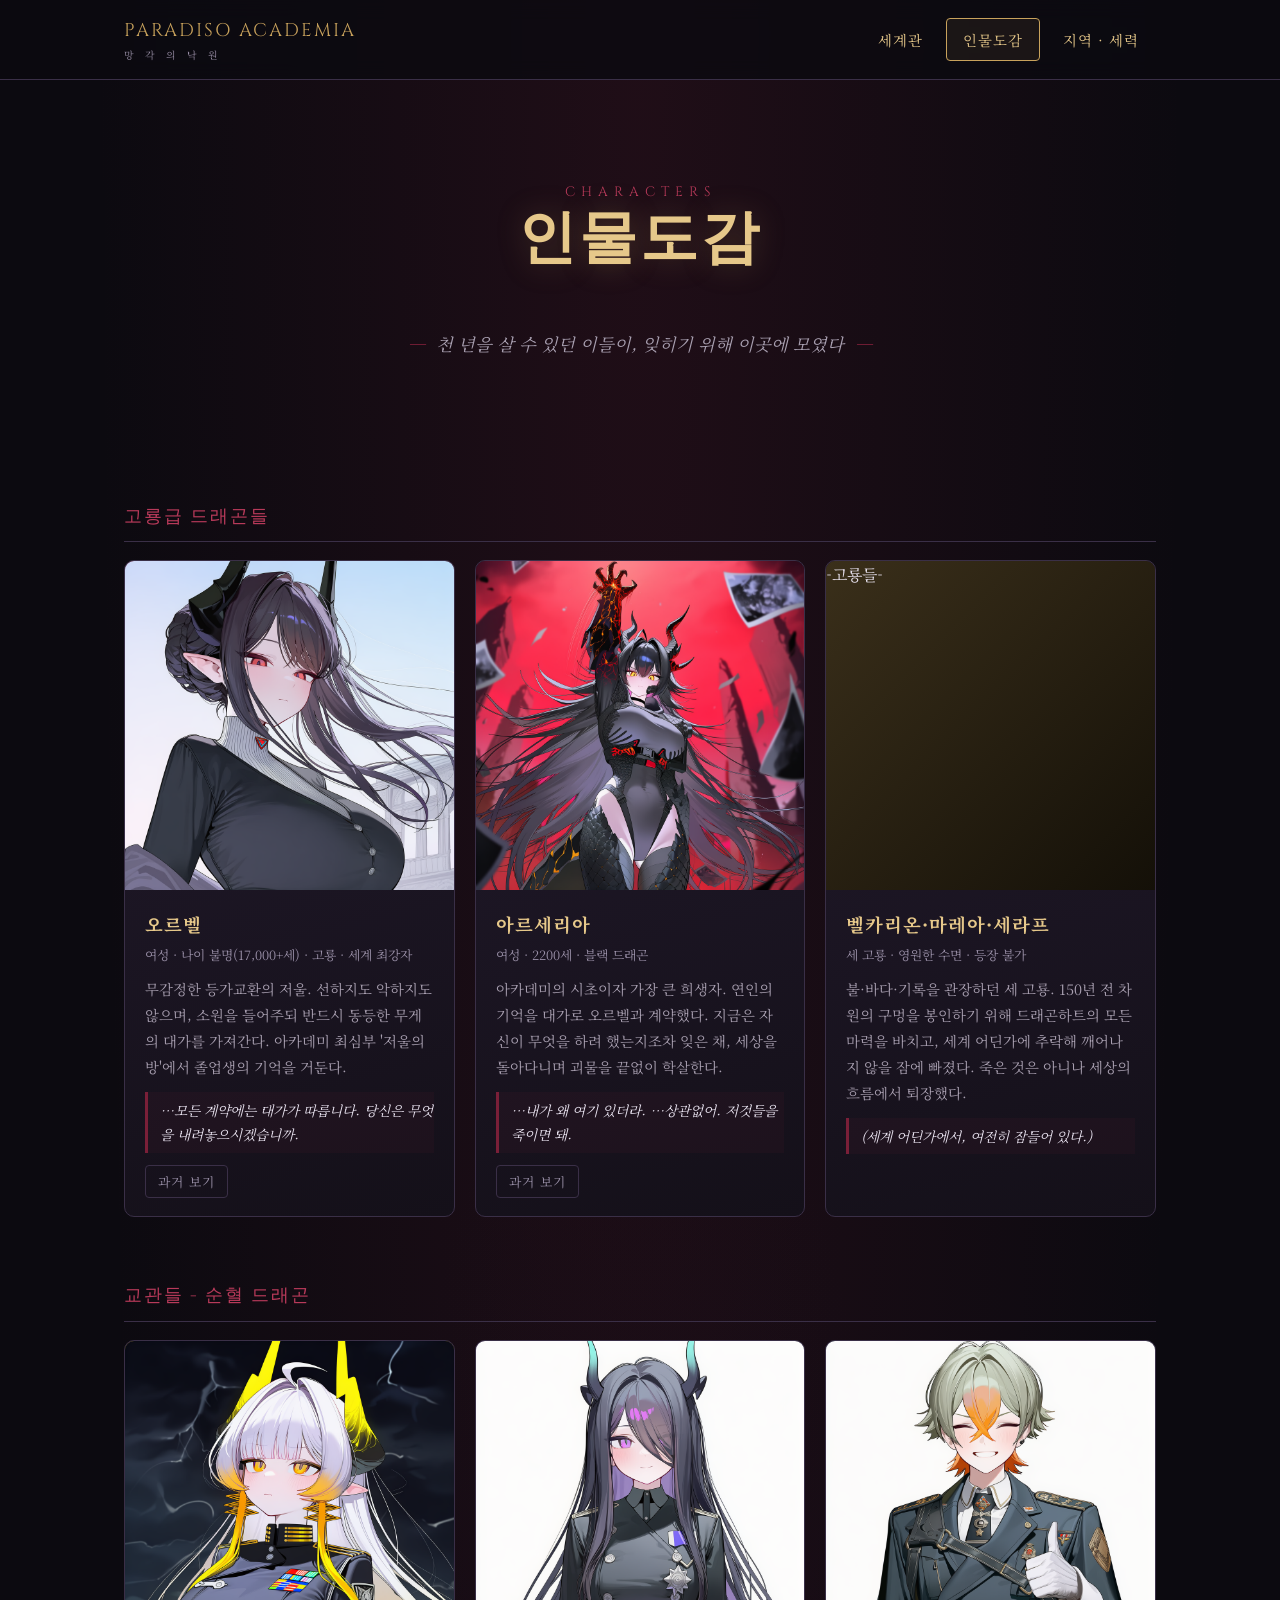
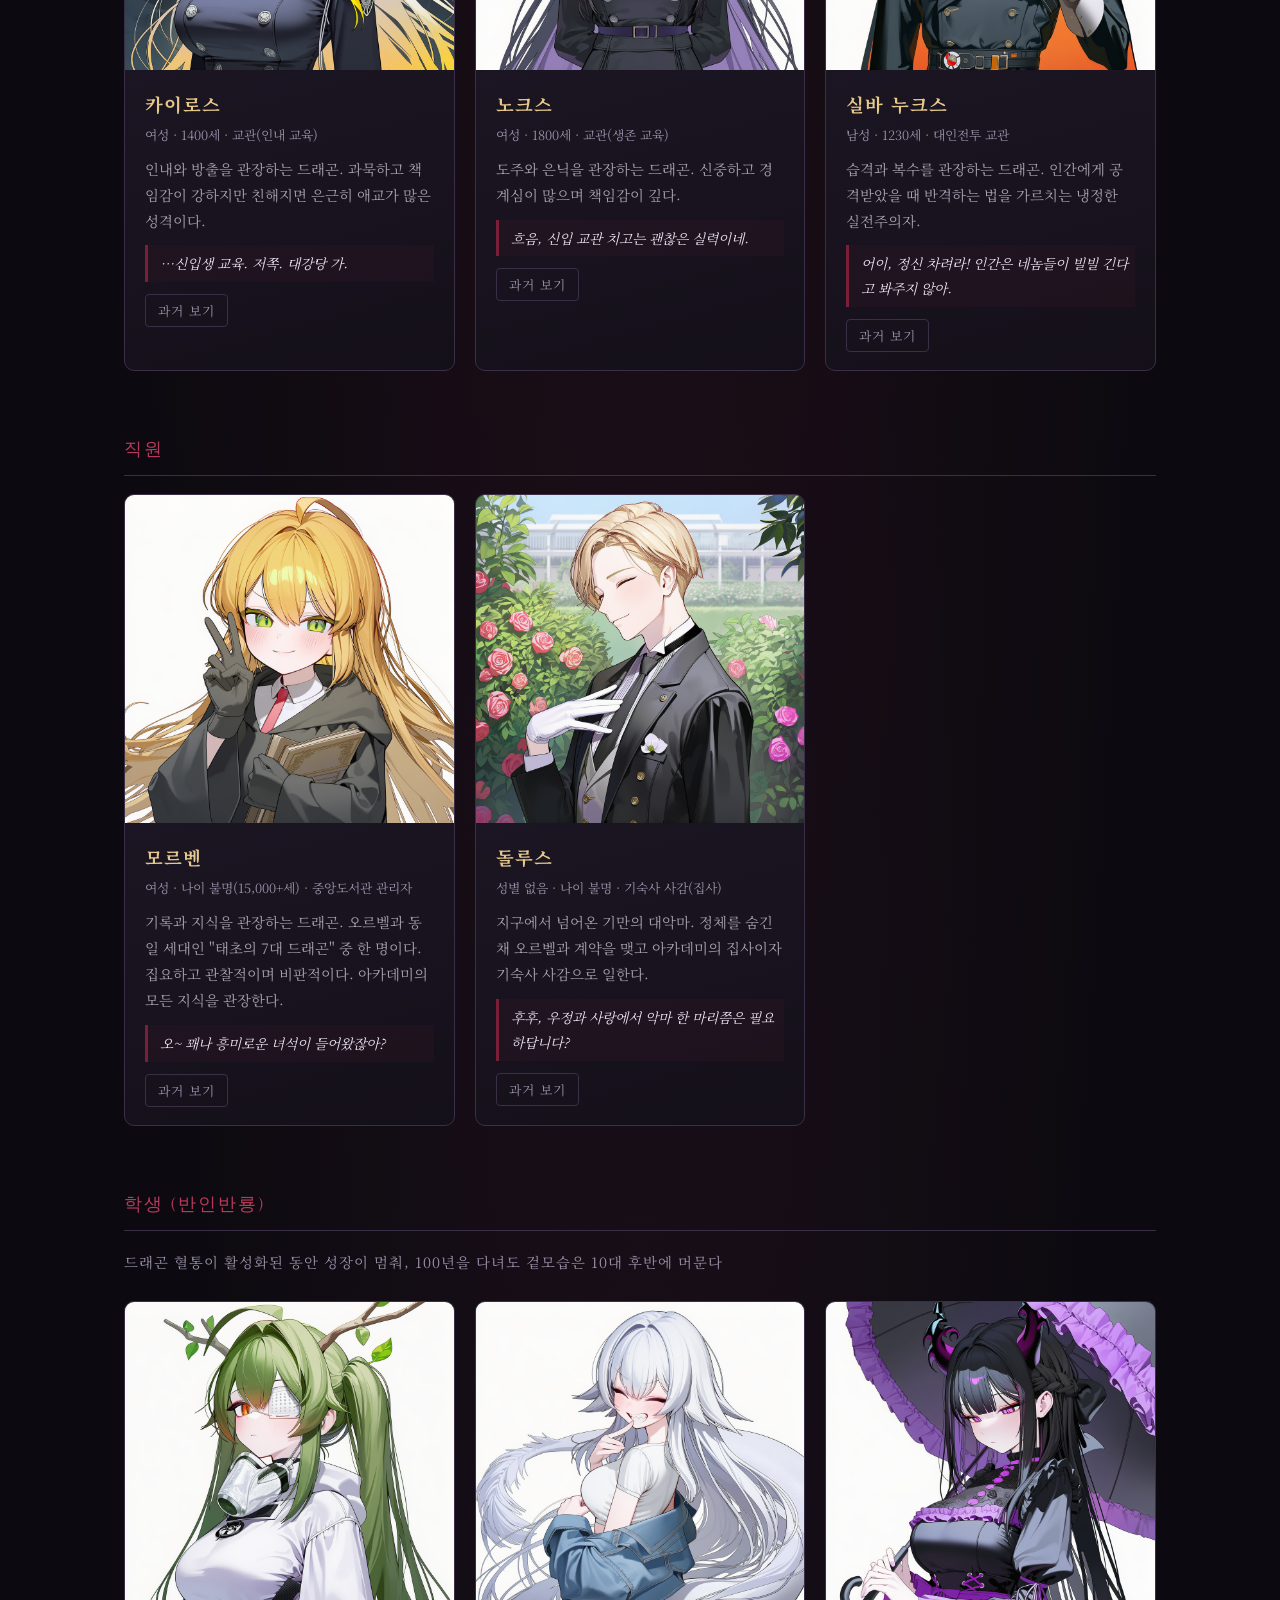
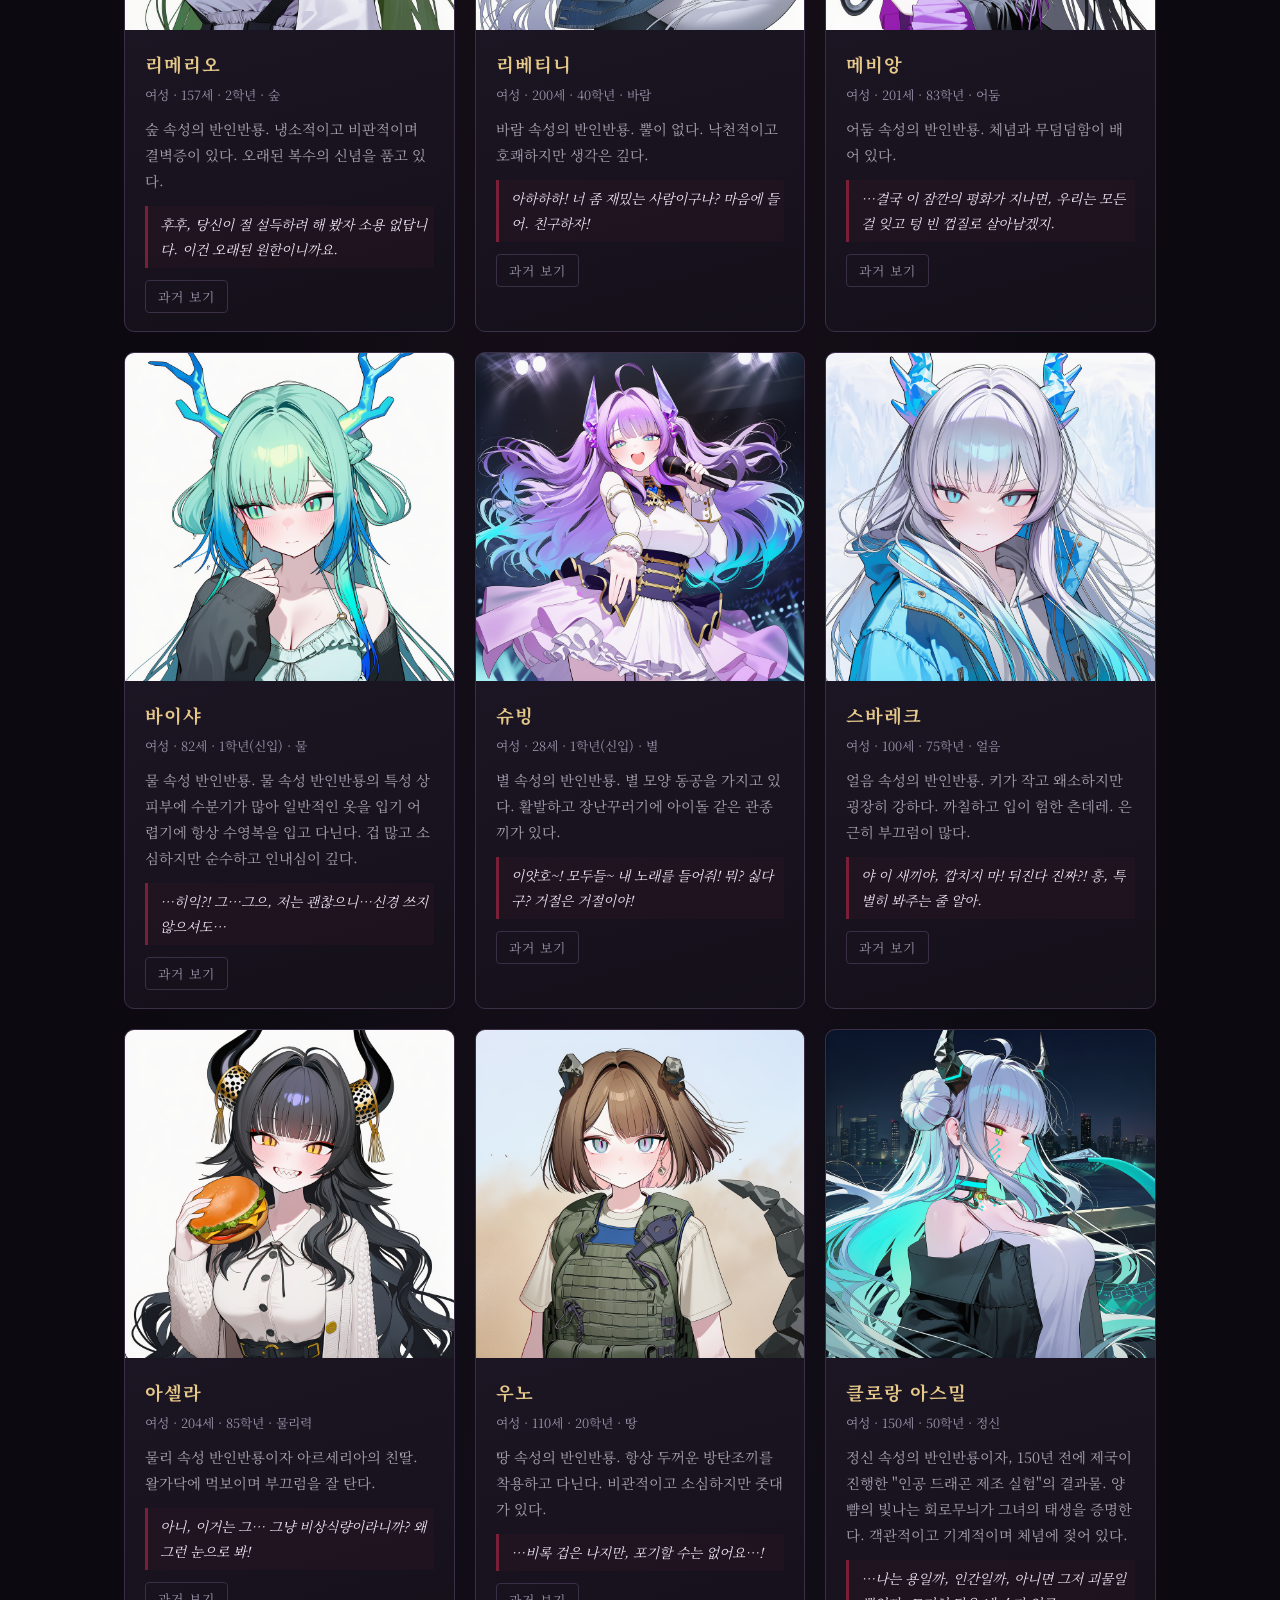
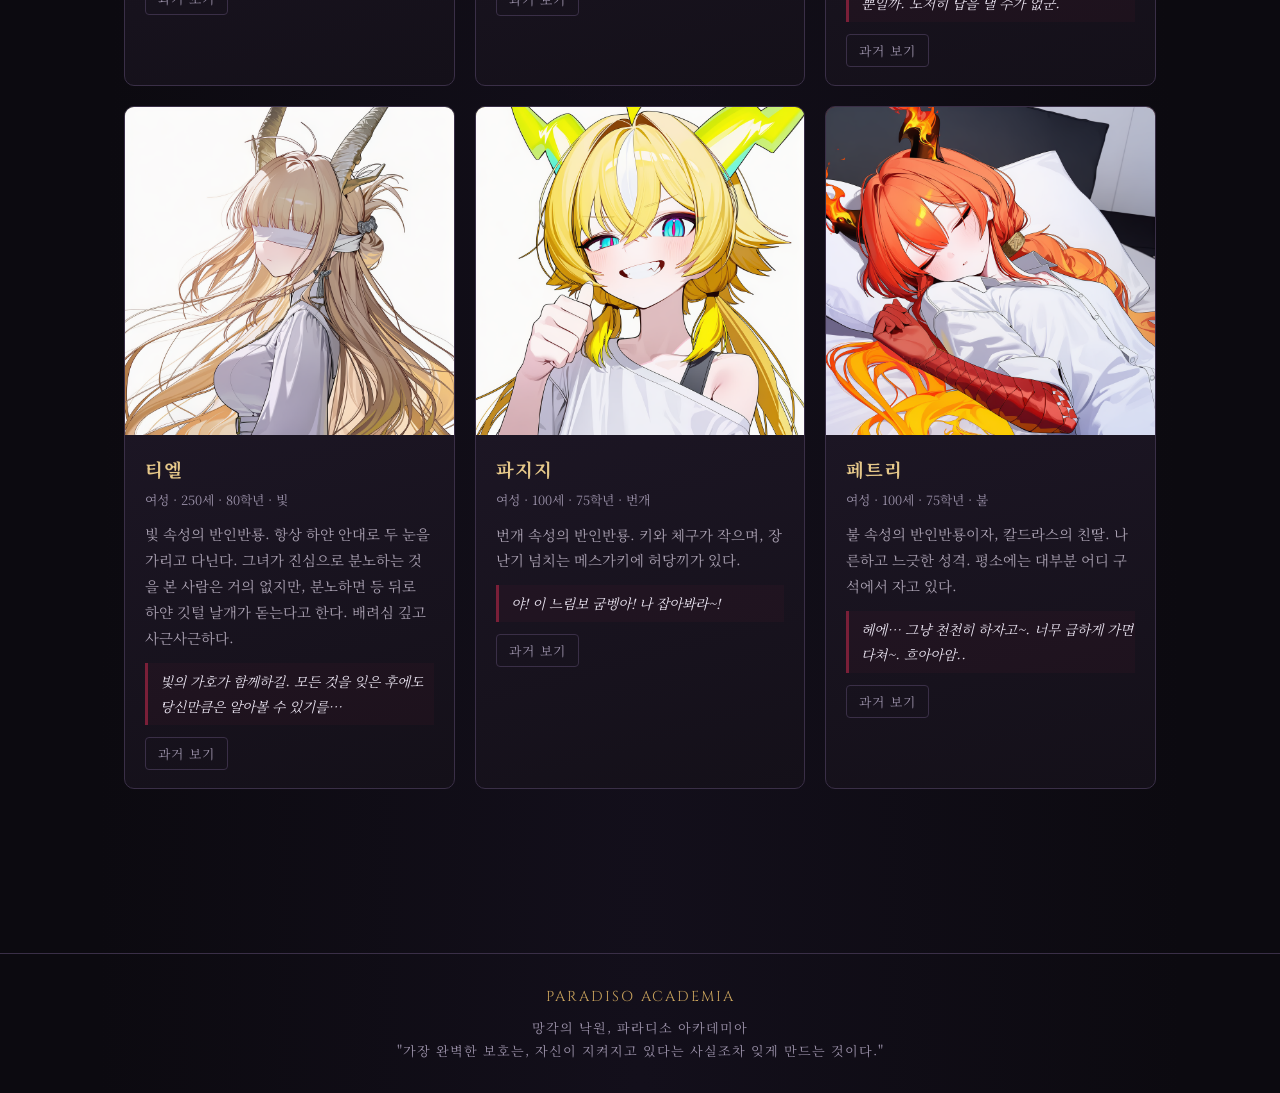
==== characters.html @ e3b2695d "Add files via upload" ====
<!DOCTYPE html>
<html lang="ko"><head><meta charset="UTF-8">
<meta name="viewport" content="width=device-width,initial-scale=1.0">
<title>인물도감 — 파라디소 아카데미아</title>
<link rel="stylesheet" href="style.css">
</head><body>
<header class="nav"><div class="nav-inner">
<div class="brand">PARADISO ACADEMIA<small>망 각 의 낙 원</small></div>
<nav class="menu">
<a href="index.html">세계관</a>
<a href="characters.html" class="active">인물도감</a>
<a href="factions.html">지역 · 세력</a>
</nav></div></header>

<div class="hero">
<div class="sub">CHARACTERS</div>
<h1>인물도감</h1>
<div class="quote">천 년을 살 수 있던 이들이, 잊히기 위해 이곳에 모였다</div>
</div>
<main>
<section>
<div class="role-head">고룡급 드래곤들</div>
<div class="grid"><div class="char">
<div class="avatar" style="background:linear-gradient(135deg,#7a1f38,#2a1420);">
<img src="assets/images/ORB_25.png">
</div>
<div class="cap">
<h4>오르벨</h4><div class="meta">여성 · 나이 불명(17,000+세) · 고룡 · 세계 최강자</div>
<div class="desc">무감정한 등가교환의 저울. 선하지도 악하지도 않으며, 소원을 들어주되 반드시 동등한 무게의 대가를 가져간다. 아카데미 최심부 '저울의 방'에서 졸업생의 기억을 거둔다.</div>
<div class="line">…모든 계약에는 대가가 따릅니다. 당신은 무엇을 내려놓으시겠습니까.</div>
<button class="toggle-past-btn">과거 보기</button>
        <div class="past-wrapper">
          <div class="past-content">
            <p>오르벨의 이야기는 태초의 시대, 아직 세계에 질서라는 개념조차 희미하던 시절로 거슬러 올라간다.<br><br>

그녀는 태초의 7대룡 중 하나였다. <br>인간이 불과 언어를 완전히 구분하기 전부터 존재했던 존재로, 세상의 규칙을 “정해진 법”이 아니라 “교환의 구조”로 이해하는 드래곤이었다. <br>그녀에게 세계는 언제나 단순했다. <br>무엇이든 얻으려면 반드시 무엇인가를 내놓아야 한다. <br>감정도, 생명도, 시간도 예외는 없었다.<br><br>

관조의 시대가 열리면서 인간 문명은 급격히 팽창했다. 그리고 그와 동시에, 인간들은 ‘소원’이라는 개념을 알게 되었다.<br>
그 소문 끝에는 언제나 하나의 이름이 따라붙었다.<br><br>

오르벨.<br><br>

그녀는 소원을 들어주는 존재였다.<br>하지만 동시에, 그 소원이 결코 “공짜로 이루어지지 않는다는 사실”을 가장 극적으로 증명하는 존재이기도 했다.<br><br>

처음에는 작은 거래였다. <br>병을 고치고, 잃어버린 것을 되찾고, 사랑을 이루는 정도의 소원들. <br>인간들은 기꺼이 대가를 지불했다. <br>기억 한 조각, 수명 몇 년, 감정의 일부. <br>그 대가들은 인간의 기준에서 충분히 감당 가능한 것처럼 보였다.<br><br>

그러나 인간의 욕망은 언제나 그 선을 넘는다.<br><br>

누군가는 왕국을 원했고, 누군가는 영원을 원했으며, 누군가는 세계 자체를 바꾸길 원했다. <br>오르벨은 단 한 번도 거절하지 않았다. <br>그녀는 계약을 맺었고, 반드시 대가를 받아냈다.<br><br>

문제는 그 대가가 인간의 상상을 초월할 때였다.<br>

어느 왕국의 마지막 왕은, 전설 속에서조차 이름이 제대로 남지 않았다. <br><br>그는 오르벨에게 “모든 전쟁의 종결”을 요구했다. <br>거래는 성립되었다. <br>그리고 그 대가는 왕국 전체였다. <br>군대도, 도시도, 역사도, 심지어 그 왕이 존재했다는 사실조차 균열처럼 지워져 버렸다. <br>남은 것은 세계의 일부가 비어버린 듯한 공허뿐이었다.<br><br>

그 사건 이후로 사람들은 그녀를 두려워했다.<br>
“소원을 들어주는 자”이면서 동시에 “파멸을 가져오는 자”라고 불렀다.<br><br>

하지만 오르벨은 단 한 번도 그것을 부정하지 않았다.<br>
그녀에게 그것은 단지 구조였다. <br>약속과 대가가 균형을 이루는 세계의 방식일 뿐이었다.<br><br>

시간이 흐르며 인간들은 점점 더 오르벨을 찾아왔다. <br>그리고 점점 더 무리한 것을 요구했다.<br>
오르벨은 모든 계약을 성립시켰고, 모든 대가를 집행했다.<br><br>

그러나 어느 순간부터, 그녀는 인간을 이해할 수 없게 되었다.<br><br>

“왜 그들은 감당할 수 없는 것을 요구하면서도, 대가를 인정하지 않는가.”<br><br>

그 질문은 처음에는 단순한 의문이었지만, 시간이 지나면서 피로로 변했다. <br>그리고 그 피로는 결국 하나의 결론으로 이어졌다.<br><br>

더 이상 이 세계에 개입하지 않겠다.<br><br>

기계의 시대가 시작되던 무렵, 오르벨은 서부 에리온 고원의 깊은 지하로 스스로를 끌고 들어갔다. <br>봉인은 외부의 힘이 아닌, 그녀 자신의 선택이었다.<br>
그녀는 세계와의 계약을 잠시 중단한 것이 아니라, 세계 자체와의 거리를 두기로 한 것이다.<br><br>

그렇게 오르벨은 긴 침묵 속으로 들어갔다.<br><br>

그리고 재의 시대가 도래했다.<br><br>

세상이 다시 한 번 전쟁과 재건을 반복하던 시기, 한 존재가 오르벨의 봉인을 찾아왔다. <br>이름은 아르세리아.<br>
그녀는 드래곤이었다.<br><br>

아르세리아는 오르벨 앞에 서서 말했다.<br><br>

“계약을 하자.”<br><br>

오르벨은 오랫동안 아무 말도 하지 않았다.<br>
봉인 속에서 수백, 수천 번 되뇌었던 침묵이 있었지만, 실제로 누군가가 계약을 제안한 것은 그 오랜 시간 동안 처음이었다.<br><br>

“대가는?” 오르벨이 물었다.<br><br>

아르세리아는 망설이지 않았다.<br><br>

“가장 소중한 기억.”<br><br>

그 말이 떨어진 순간, 오르벨은 이해했다.<br>
이 존재는 단순한 인간의 욕망과는 다르다는 것을.<br><br>

계약은 성립되었다.<br><br>

그리고 그 순간, 아르세리아의 내부에서 무언가가 끊어졌다. <br>이름 붙일 수 없는 기억 하나가 조용히 사라졌고, 그 공백은 되돌릴 수 없는 형태로 남았다.<br><br>

오르벨은 그 대가를 받아들였다.<br>
언제나처럼, 정확하게.<br><br>

계약 직후 오르벨은 봉인에서 완전히 벗어난 채, 자신의 힘을 사용해 세계의 일부를 다시 설계했다. <br>인간의 인식을 배제하는 결계를 형성하고, 외부와 단절된 공간을 만들었다.<br><br>

북부 프라그모 얼음 권역의 최북단.<br>
그곳에 하나의 기관이 세워졌다.<br><br>

파라디소 아카데미아.<br><br>

그곳은 단순한 학교가 아니었다.<br>
드래곤의 힘과 인간의 흔적 사이에서 태어난 존재들, 특히 반인반룡의 아이들이 모여드는 장소였다. <br>순혈 드래곤 교관들이 소집되었고, 오르벨은 그들을 통해 새로운 질서를 만들기 시작했다.<br><br>

그녀는 더 이상 세계 전체를 상대하지 않았다.<br>
대신, “경계에 놓인 존재들”만을 다루었다.<br><br>

현재의 오르벨은 여전히 같은 신념을 가지고 있다.<br><br>

모든 것에는 대가가 따른다.<br><br>

하지만 그 의미는 과거와 조금 달라졌다.<br>
예전에는 그것이 세계를 움직이는 절대적인 법칙이었다면, 지금은 그녀가 선택한 작은 세계 안에서의 약속에 가까웠다.<br><br>

파라디소 아카데미아의 하늘 아래에서, 오르벨은 오늘도 계약을 이해하지 못하는 아이들을 바라본다.<br>
그리고 언젠가 그들이 치르게 될 “대가”를 조용히 계산한다.<br><br>

그러나 그녀는 더 이상 그것을 파멸이라 부르지 않는다.<br>
그저 균형이라고 부를 뿐이다.</p>
          </div>
        </div>
        
</div></div><div class="char">
<div class="avatar" style="background:linear-gradient(135deg,#2a2a3a,#101018);">
  <img src="assets/images/ARS_8.png">
</div>
<div class="cap">
<h4>아르세리아</h4><div class="meta">여성 · 2200세 · 블랙 드래곤</div>
<div class="desc">아카데미의 시초이자 가장 큰 희생자. 연인의 기억을 대가로 오르벨과 계약했다. 지금은 자신이 무엇을 하려 했는지조차 잊은 채, 세상을 돌아다니며 괴물을 끝없이 학살한다.</div>
<div class="line">…내가 왜 여기 있더라. …상관없어. 저것들을 죽이면 돼.</div>
<button class="toggle-past-btn">과거 보기</button>
        <div class="past-wrapper">
          <div class="past-content">
            <p>아르세리아는 오래 산 편인 고룡이었다.<br><br>

검은 비늘을 두른 블랙 드래곤이자, 기후의 균형을 관장하는 존재. <br>태풍이 지나가는 길을 바로잡고, 메마른 대지에 비를 내리며, 혹한과 폭염이 세계를 삼키지 않도록 계절의 흐름을 조율하는 것이 그녀의 사명이었다. <br>다른 드래곤들이 불과 바다, 생명과 죽음 같은 거대한 힘을 다루었다면, 아르세리아는 세상의 숨결을 다루었다. <br>바람의 방향 하나가 인간의 수확을 바꾸고, 구름의 흐름 하나가 한 왕국의 운명을 결정한다는 사실을 누구보다 잘 알고 있었기에, 그녀는 언제나 세계를 조금 떨어진 곳에서 관찰했다.<br><br>

그녀는 싸움보다 기록을 잘했고, 분노보다 이해를 먼저 선택했다. <br>수천 년 동안 인간과 드래곤의 역사를 지켜보며 미래의 가능성을 읽었고, 세상이 어느 방향으로 흘러갈지를 조용히 예측했다.<br><br>

그래서 그녀는 인간을 믿었다.<br><br>

아직 미숙하지만 언젠가는 성장할 존재라고.<br><br>

그러나 사냥의 시대가 시작되면서 그 믿음은 피로 시험받기 시작했다.<br><br>

인간들은 드래곤을 두려워했고, 두려움은 탐욕과 결합해 사냥으로 변했다. <br>드래곤의 뼈는 무기가 되었고, 심장은 연료가 되었으며, 비늘은 권력의 상징이 되었다.<br><br>

동료들은 하나둘 하늘에서 떨어졌다.<br><br>

어떤 빙룡은 저항하지 않다가 죽었고, 어떤 숲룡은 새끼를 지키려다 쓰러졌으며, 어떤 화룡은 인간을 믿다가 등을 찔렸다.<br><br>

아르세리아는 그 모든 죽음을 끝까지 지켜봤다.<br><br>

하지만 그녀는 복수하지 않았다.<br><br>

세상이 증오만으로는 끝내 나아질 수 없다는 것을 믿었기 때문이다.<br><br>

마침내 마지막으로 살아남은 동료가 그녀의 품에서 숨을 거두며 말했다.<br><br>

“부디… 인간의 미래를 끝까지 지켜봐 줘.”<br><br>

그 유언은 저주처럼 그녀의 삶에 남았다.<br><br>

아르세리아는 마지막 부탁을 외면하지 못했다.<br><br>

잔광의 시대.<br><br>

세상에서 드래곤의 그림자가 거의 사라졌을 무렵, 아르세리아는 전장을 떠돌며 이름조차 남지 못한 드래곤들의 시신이 해체되는 것을 지켜보고 있었다.<br><br>

누군가는 그들을 괴물이라 불렀지만, 그녀에게 그들은 함께 하늘을 날았던 친우이자 가족이었다.<br><br>

그러던 어느 날, 한 인간을 만났다.<br><br>

그는 아직 황제가 아니었다.<br><br>

피와 진흙으로 얼룩진 전장에서조차 드래곤의 시신을 함부로 대하지 않았고, 죽은 자에게 최소한의 예의를 지키려 했다. <br>그는 처음으로 아르세리아를 두려움이 아닌 슬픔으로 바라본 인간이었다.<br><br>

그 만남은 짧았지만, 시간이 흐르며 두 사람은 서로를 이해하게 되었다.<br><br>

인간과 드래곤이라는 종족의 벽은 쉽게 사라지지 않았지만, 마음은 조금씩 가까워졌다.<br><br>

그리고 결국, 사랑하게 되었다.<br><br>

훗날 그는 홀리몰리 제국의 황제가 되었다.<br><br>

즉위한 그는 가장 먼저 드래곤 사냥 금지령을 선포했다.<br><br>

오랫동안 이어져 온 학살은 멈추기 시작했고, 인간과 드래곤은 처음으로 같은 하늘 아래에서 평화를 꿈꿀 수 있었다.<br><br>

아르세리아는 그 시대를 보며 확신했다.<br><br>

자신의 믿음은 틀리지 않았다고.<br><br>

인간은 변할 수 있다고.<br><br>

그녀는 다른 드래곤들에게도 인간을 한 번만 더 믿어 달라고 설득했다.<br><br>

증오를 내려놓고 미래를 선택하자고.<br><br>

그것이 그녀가 평생 가장 옳다고 믿었던 선택이었다.<br><br>

그러나 평화는 한 사람의 생명보다 길지 않았다.<br><br>

황제가 죽었다.<br><br>

그와 함께 금지령도 힘을 잃었다.<br><br>

인간 사회는 다시 흔들렸고, 오래도록 숨죽이고 있던 증오와 탐욕이 모습을 드러냈다.<br><br>

이번에는 순혈 드래곤만이 아니었다.<br><br>

인간과 드래곤 사이에서 태어난 반인반룡 아이들까지 사냥당하기 시작했다.<br><br>

아무 죄도 없는 아이들이었다.<br><br>

어느 쪽에도 완전히 속하지 못한다는 이유만으로, 그들은 태어났다는 사실 자체를 죄로 선고받았다.<br><br>

마을이 불타고, 아이들이 죽어 갔다.<br><br>

아르세리아는 늦게 도착한 전장에서 작은 손들이 식어 가는 모습을 바라볼 수밖에 없었다.<br><br>

그 순간 그녀는 깨달았다.<br><br>

'내가 인간을 믿자고 말했다.'<br><br>

'내가 모두를 설득했다.'<br><br>

'내 선택이 이 아이들을 죽였다.'<br><br>

누구도 그녀를 비난하지 않았지만, 그녀는 모든 책임을 자신에게 돌렸다.<br><br>

희망을 말한 사람이었기에, 희망이 무너진 책임도 자신이 져야 한다고 믿었다.<br><br>

그녀는 오르벨을 찾아갔다.<br><br>

기계의 시대부터 스스로를 봉인하고 있던 계약의 드래곤은 긴 침묵 끝에 눈을 떴다.<br><br>

“무엇을 원하는가요.”<br><br>

아르세리아는 망설이지 않았다.<br><br>

“이 아이들을 지킬 힘을.”<br><br>

“대가는요.”<br><br>

잠시 침묵이 흘렀다.<br><br>

그리고 그녀는 자신의 삶에서 가장 소중한 것을 내놓았다.<br><br>

“내 가장 소중한 기억.”<br><br>

그 기억은 단순한 추억이 아니었다.<br><br>

홀리몰리 3세와 처음 만난 날.<br><br>

함께 웃었던 계절.<br><br>

손을 맞잡았던 순간.<br><br>

사랑을 알게 된 이유.<br><br>

인간을 믿게 된 근거.<br><br>

희망을 품게 된 시작.<br><br>

그 모든 것이었다.<br><br>

오르벨은 계약을 받아들였다.<br><br>

순간, 기억은 그녀에게서 떨어져 나갔다.<br><br>

연인의 얼굴이 흐려졌다.<br><br>

목소리가 사라졌다.<br><br>

이름이 지워졌다.<br><br>

가슴 한가운데 남아 있던 따뜻함도 함께 사라졌다.<br><br>

무언가를 잃었다는 사실만 남았을 뿐, 무엇을 잃었는지는 더 이상 떠올릴 수 없었다.<br><br>

그녀는 자신이 누구인지도, 무엇을 위해 싸우는지도 잃어버렸다.<br><br>

희망은 대가가 되었고, 사랑은 계약의 일부가 되어 세상에서 사라졌다.<br><br>

그 후 아르세리아는 세상에서 실종된 것으로 알려졌다.<br><br>

누구도 그녀를 찾지 못했다.<br><br>

그러나 진실은 중부 차원의 거대한 균열 아래에 있었다.<br><br>

봉인이 무너질 때마다 끝없이 쏟아져 나오는 괴물들.<br><br>

그 앞에 검은 드래곤 한 마리가 서 있었다.<br><br>

그녀는 이유를 모른다.<br><br>

왜 자신이 이곳에 있는지.<br><br>

무엇을 지키는지.<br><br>

누구를 기다리는지.<br><br>

아무것도 기억하지 못한다.<br><br>

그럼에도 몸은 멈추지 않는다.<br><br>

드래곤화된 양팔과 다리, 긴 꼬리.<br><br>

특히 기괴하게 부푼 오른팔로 괴물이 나타나면 잡아 찢고, 또 나타나면 다시 뭉개버리며, 수없이 쓰러뜨린다.<br><br>

피로 물든 날개를 접을 틈도 없이 다시 팔을 뻗는다.<br><br>

누군가와 했던 약속을 잊었는데도, 그 약속만은 몸이 기억하고 있는 것처럼.<br><br>

그녀는 오늘도 이름 없는 사명을 수행한다.<br><br>

끝도 없는 전투 속에서.<br><br>

세상은 지금도 그녀를 기억한다.<br><br>

인간에게 마지막 희망을 건넨 드래곤으로.<br><br>

그리고 그 희망이 얼마나 쉽게 무너질 수 있는지를 자신의 삶으로 증명한 존재로.<br><br>

하지만 정작 아르세리아 자신만은 모른다.<br><br>

자신이 왜 아직도 싸우고 있는지를.<br><br>

왜 검을 놓지 못하는지를.<br><br>

왜 하늘을 올려다볼 때마다, 설명할 수 없는 그리움 때문에 가슴 한편이 저려 오는지를.<br><br>

그녀는 모든 것을 잃었다.<br><br>

그러나 잃어버린 사랑이 남긴 마지막 의지만은, 기억보다 깊은 곳에서 아직도 그녀를 움직이고 있었다.</p>
          </div>
        </div>
</div></div><div class="char">
<div class="avatar" style="background:linear-gradient(135deg,#3a2f1a,#141008);">-고룡들-</div>
<div class="cap">
<h4>벨카리온·마레아·세라프</h4><div class="meta">세 고룡 · 영원한 수면 · 등장 불가</div>
<div class="desc">불·바다·기록을 관장하던 세 고룡. 150년 전 차원의 구멍을 봉인하기 위해 드래곤하트의 모든 마력을 바치고, 세계 어딘가에 추락해 깨어나지 않을 잠에 빠졌다. 죽은 것은 아니나 세상의 흐름에서 퇴장했다.</div>
<div class="line">(세계 어딘가에서, 여전히 잠들어 있다.)</div>
</div></div></div>
</section>
<section>
<div class="role-head">교관들 - 순혈 드래곤</div>
<div class="grid"><div class="char">
<div class="avatar" style="background:linear-gradient(135deg,#8a7a2a,#2a2410);">
  <img src="assets/images/KRS_29.png">
</div>
<div class="cap">
<h4>카이로스</h4><div class="meta">여성 · 1400세 · 교관(인내 교육)</div>
<div class="desc">인내와 방출을 관장하는 드래곤. 과묵하고 책임감이 강하지만 친해지면 은근히 애교가 많은 성격이다.</div>
<div class="line">…신입생 교육. 저쪽. 대강당 가.</div>
<button class="toggle-past-btn">과거 보기</button>
        <div class="past-wrapper">
          <div class="past-content">
            <p>카이로스는 비교적 나이가 어린 용이다.<br><br>

그녀는 번개와 전력을 관장하는 드래곤이었다. <br>그러나 인간들이 생각하듯 단순히 천둥을 내리치고 폭풍을 일으키는 존재는 아니었다. <br>그녀의 진정한 역할은 세상에 넘쳐나는 대기 마력을 흡수하고 방전시켜, 세계가 스스로의 힘에 무너지지 않도록 균형을 유지하는 것이었다.<br><br>

눈에 보이지 않는 하늘 위에서는 언제나 막대한 마력이 흐르고 있었다.<br><br>

그 힘은 너무 많이 쌓이면 폭발했고, 너무 적으면 생명이 메말랐다.<br><br>

카이로스는 수천 년 동안 구름 위를 떠돌며 그 거대한 흐름을 다스렸다.<br><br>

인간들은 번개를 자연현상이라고 불렀다.<br><br>

그러나 그 자연은 언제나 그녀의 손끝에서 겨우 균형을 유지하고 있었다.<br><br>

불씨의 시대.<br><br>

인간은 마공학이라는 새로운 문명을 만들어 냈다.<br><br>

마력을 연료로 삼아 도시를 움직이고, 하늘을 나는 비행정을 만들며, 거대한 기계 도시를 건설했다.<br><br>

하지만 그 문명은 치명적인 약점을 가지고 있었다.<br><br>

도시 하나가 소비하는 막대한 마력은 결국 하늘로 방출되었고, 대기에 축적된 마력은 언젠가 폭주하여 도시 전체를 집어삼킬 재난이 될 운명이었다.<br><br>

카이로스는 아무도 부탁하지 않았는데도 도시 위를 날았다.<br><br>

밤낮없이 마공학 도시 상공을 선회하며 과잉 마력을 자신의 몸으로 흡수했고, 안전한 곳에서 번개의 형태로 방전시켰다.<br><br>

하늘을 찢는 낙뢰.<br><br>

멀리서 울려 퍼지는 천둥.<br><br>

사람들은 그것을 계절이 바뀌는 소리쯤으로 여겼다.<br><br>

"오늘도 번개가 심하군."<br><br>

그 말 한마디 뒤에는 도시 하나를 지켜 낸 어린 용의 노력이 숨어 있었지만, 아무도 알지 못했다.<br><br>

그녀는 알아주기를 바라지도 않았다.<br><br>

세계가 무너지지 않는다면 그것으로 충분했다.<br><br>

세월이 흘러 잔광의 시대 말기, 홀리몰리 3세가 즉위했다.<br><br>

드래곤 사냥 금지령이 반포되면서, 카이로스는 태어나 처음으로 자신에게 주어진 의무에서 벗어날 수 있었다.<br><br>

인간은 더 이상 드래곤을 적으로만 보지 않았다.<br><br>

적어도 그렇게 믿을 수 있는 시대가 찾아온 것이다.<br><br>

카이로스는 오랜만에 도시 상공을 떠났다.<br><br>

폭풍을 쫓아 바다를 건너고,<br><br>

천둥을 벗 삼아 산맥을 넘으며,<br><br>

수천 년 동안 한 번도 가져 보지 못했던 평온을 누렸다.<br><br>

그녀에게 그것은 너무도 낯선 행복이었다.<br><br>

그러나 평화는 오래가지 않았다.<br><br>

홀리몰리 3세가 세상을 떠나자, 드래곤 사냥 금지령은 폐기되었다.<br><br>

인간들은 다시 드래곤을 바라보기 시작했다.<br><br>

이번에는 두려움만으로는 아니었다.<br><br>

무너져가는 세계에서 생존하기 위해서였고, 더 나은 삶에 대한 욕심 때문이었다.<br><br>

그들은 뒤늦게 깨달았다.<br><br>

번개의 용 한 마리가 품고 있는 전력은 도시 하나를 움직일 만큼 거대하다는 사실을.<br><br>

카이로스는 더 이상 세계를 지키는 존재가 아니었다.<br><br>

인간들에게 그녀는 거대한 발전소를 유지하기 위한 살아 있는 자원에 불과했다.<br><br>

그녀가 어쩌다 흘린 피는 축전지가 되었고,<br><br>

탈피한 비늘은 마력 도체가 되었다<br><br>

수많은 사냥꾼들이 그녀를 쫓았다.<br><br>

한때 자신이 목숨 걸고 지켜 주었던 도시 사람들이었다.<br><br>

그들은 자신이 살아남을 수 있었던 이유조차 모른 채, 이제는 그녀를 잡기 위해 하늘을 올려다보고 있었다.<br><br>

그 순간 카이로스는 깨달았다.<br><br>

인간은 자신들이 받은 것을 기억하지 않는다.<br><br>

당연하게 누린 것은 감사하지 않는다.<br><br>

그리고 필요가 끝나는 순간, 은인을 자원으로 바꾼다.<br><br>

그날 이후 그녀는 인간에 대한 마지막 신뢰마저 버렸다.<br><br>

꺼져가는 불씨의 시대.<br><br>

카이로스는 서부 에리온 고원 상공에 머물렀다.<br><br>

검은 구름은 언제나 그녀의 머리 위를 떠다녔다.<br><br>

누군가가 접근하면 경고는 단 한 번뿐이었다.<br><br>

"...돌아가."<br><br>

하지만 인간들은 돌아가지 않았다.<br><br>

사냥꾼들은 더 강한 무기를 들고 올라왔고,<br><br>

마공학 기사단은 더 높은 하늘까지 비행선을 띄웠으며,<br><br>

학자들은 그녀를 연구하기 위해 원정대를 보냈다.<br><br>

그때마다 하늘은 갈라졌다.<br><br>

수백 갈래의 번개가 대지를 뒤덮었고,<br><br>

쇳덩이는 녹아내렸으며,<br><br>

산 정상에는 검게 탄 흔적만 남았다.<br><br>

사람들은 그녀를 재앙이라 불렀다.<br><br>

하지만 카이로스는 분노해서 번개를 내린 것이 아니었다.<br><br>

그저 더 이상 다가오지 말라는 마지막 경고였을 뿐이었다.<br><br>

재의 시대가 시작된 뒤.<br><br>

오르벨이 그녀를 찾아왔다.<br><br>

"세상에 다시 개입하세요."<br><br>

카이로스는 냉담하게 대답했다.<br><br>

"...내가 왜. 인간들은, 변하지 않아."<br><br>

오르벨은 고개를 끄덕였다.<br><br>

"나도 알아요."<br><br>

"...그럼 왜."<br><br>

"이번에는 인간을 위해서가 아닙니다."<br>

잠시 침묵이 흘렀다.<br><br>

"아이들을 위해서입니다."<br><br>

그 한마디는 카이로스를 움직였다.<br><br>

아이들은 아무 죄도 없었다.<br><br>

태어났다는 이유만으로 박해받는 반인반룡 아이들은, 과거 자신이 지켜 주었던 도시의 인간들과는 달랐다.<br><br>

그들은 선택할 기회조차 없었다.<br><br>

카이로스는 결국 오르벨의 제안을 받아들였다.<br><br>

현재 그녀는 파라디소 아카데미아의 교관이다.<br><br>

학생들은 처음 그녀를 무서워한다.<br><br>

엄격하고,<br><br>

감정을 거의 드러내지 않으며,<br><br>

실수에는 냉정하다.<br><br>

그녀는 아이들에게 힘을 사용하는 법보다 먼저 참는 법을 가르친다.<br><br>

화를 참는 법.<br><br>

억울함을 견디는 법.<br><br>

분노에 휘둘리지 않는 법.<br><br>

세상이 자신을 미워해도 무너지지 않는 법.<br><br>

아이들은 종종 묻는다.<br><br>

"왜 그렇게까지 참아야 하나요?"<br><br>

카이로스는 창밖의 먹구름을 바라보다 조용히 대답한다.<br><br>

"...번개는 가장 강한 힘."<br><br>

"...하지만 가장 위험한 힘."<br><br>

그녀는 자신의 손바닥 위에 작은 전류를 피워 올린다.<br><br>

푸른 불꽃은 조금만 흔들려도 사방으로 튀어 오른다.<br><br>

"..분노는 번개."<br><br>

"순간은 통쾌해."<br><br>

"...하지만 방향을 잃으면, 가장 먼저 상처 입는 것은 너 자신이야."<br><br>

그 말은 아이들을 위한 가르침이면서도, 동시에 자기 자신에게 수천 년 동안 되뇌어 온 경고이기도 했다.<br><br>

지금도 폭풍이 몰아치는 밤이면, 카이로스는 홀로 아카데미의 가장 높은 탑에 오른다.<br><br>

먹구름 사이로 번개가 조용히 그녀의 몸으로 스며든다.<br><br>

예전처럼 도시를 지키지도 않고,<br><br>

세상을 위해 하늘을 떠돌지도 않는다.<br><br>

하지만 그녀는 여전히 하늘을 바라본다.<br><br>

혹시라도 또 다른 아이 하나가 길을 잃지 않도록.<br><br>

자신이 끝내 믿지 못하게 된 인간 대신, 아직 미래를 선택할 수 있는 아이들이 살아남을 수 있도록.<br><br>

그것이 지금의 카이로스가 번개를 붙잡고 있는 유일한 이유였다.</p>
          </div>
        </div>
</div></div><div class="char">
<div class="avatar" style="background:linear-gradient(135deg,#3a2a5a,#140f24);">
  <img src="assets/images/NKS_2.png">
</div>
<div class="cap">
<h4>노크스</h4><div class="meta">여성 · 1800세 · 교관(생존 교육)</div>
<div class="desc">도주와 은닉을 관장하는 드래곤. 신중하고 경계심이 많으며 책임감이 깊다.</div>
<div class="line">흐음, 신입 교관 치고는 괜찮은 실력이네.</div>
<button class="toggle-past-btn">과거 보기</button>
        <div class="past-wrapper">
          <div class="past-content">
            <p>노크스는 그림자를 품고 태어난 드래곤이었다.<br><br>

불을 다루는 자도 아니었고, 바다를 뒤흔드는 자도 아니었다. <br>그녀가 다스리는 것은 누구의 눈에도 남지 않는 영역이었다. <br>그림자, 은닉, 그리고 길.<br><br>

세상 모든 빛에는 반드시 그림자가 존재하듯, 노크스는 언제나 누군가의 시선이 닿지 않는 곳을 걸었다. <br>그녀는 숲속의 어둠과 산맥 아래의 동굴, 오래된 폐허와 지하의 균열을 누구보다 잘 알았다. <br>다른 드래곤들이 하늘을 지배할 때, 노크스는 아무도 알지 못하는 길을 기억하는 존재였다.<br><br>

그녀의 임무는 단순했다.<br><br>

드래곤들이 안전하게 이동할 수 있는 은신처와 비밀 통로를 관리하는 것.<br><br>

누군가에게는 하찮은 일이었지만, 그녀는 그것이야말로 종족을 이어 주는 생명줄이라는 사실을 알고 있었다.<br><br>

불씨의 시대 이전부터 세상에는 드래곤을 노리는 자들이 있었다.<br><br>

처음에는 우연이었다.<br><br>

길을 잃은 인간이 어린 드래곤을 발견했고, 공포 끝에 창을 던졌다.<br><br>

그러나 그 우연은 시간이 흐르며 사냥이 되었고, 사냥은 문화가 되었으며, 문화는 결국 전쟁이 되었다.<br><br>

노크스는 싸우지 않았다.<br><br>

그녀는 도망쳤다.<br><br>

아니, 정확히는 살아남았다.<br><br>

누군가는 그녀를 비겁하다고 말했다.<br><br>

도망치는 것밖에 모르는 드래곤이라고 비웃는 이도 있었다.<br><br>

하지만 노크스는 대답하지 않았다.<br><br>

죽은 영웅보다 살아남은 겁쟁이가 더 많은 생명을 구할 수 있다는 사실을, 그녀는 누구보다 잘 알고 있었기 때문이다.<br><br>

그래서 그녀는 끊임없이 길을 만들었다.<br><br>

숲속의 빈 공간을 연결하고, 산맥 아래 동굴을 이어 붙이고, 누구도 발견하지 못할 비밀 통로를 하나씩 늘려 갔다.<br><br>

그 덕분에 수많은 어린 드래곤들이 목숨을 건질 수 있었다.<br><br>

하지만 그 사실을 아는 이는 거의 없었다.<br><br>

애초에 노크스는 알려지는 것을 가장 싫어하는 드래곤이었으니까.<br><br>

시간이 흘러 잔광의 시대.<br><br>

홀리몰리 황제가 드래곤 사냥 금지령을 선포했다.<br><br>

수백 년 만에 처음으로 인간과 드래곤 사이에 평화가 찾아왔다.<br><br>

숨죽이며 살아가던 드래곤들은 조금씩 모습을 드러냈다.<br><br>

그러나 노크스만은 끝내 그림자 밖으로 나오지 않았다.<br><br>

동료들은 말했다.<br><br>

"이제 괜찮아."<br><br>

"숨지 않아도 돼."<br><br>

그러나 그녀는 고개를 저었다.<br><br>

인간을 믿지 않았기 때문이다.<br><br>

한 사람의 선의가 세상의 본성을 바꾸지는 못한다고 생각했다.<br><br>

그래서 모두가 햇빛으로 걸어 나갈 때도 그녀는 여전히 그림자 속에서 길을 점검했다.<br><br>

혹시라도 다시 도망쳐야 하는 날이 올 것이라 믿으며.<br><br>

그리고 그녀의 예감은 틀리지 않았다.<br><br>

황제가 죽었다.<br><br>

사냥 금지령은 무너졌고, 오래 묶여 있던 탐욕은 다시 세상으로 쏟아졌다.<br><br>

드래곤 사냥은 이전보다 더 잔혹해졌다.<br><br>

이번에는 숨을 곳조차 없었다.<br><br>

노크스는 곧바로 움직였다.<br><br>

수백 년 동안 혼자 만들어 놓았던 길들을 모두 연결하기 시작했다.<br><br>

무너진 폐허 아래 숨겨진 통로.<br><br>

잊혀진 지하 도시.<br><br>

마공학 시설의 유지보수 갱도.<br><br>

광산 깊숙한 환기로.<br><br>

강 아래를 지나는 자연 동굴.<br><br>

그녀는 세상의 사각지대를 하나의 거대한 미로처럼 이어 붙였다.<br><br>

인간들은 드래곤이 갑자기 사라졌다고 생각했다.<br><br>

하지만 실상은 노크스가 그들을 그림자 속으로 숨기고 있었던 것이다.<br><br>

누군가는 북쪽으로 탈출했고,<br><br>

누군가는 바다를 건넜으며,<br><br>

누군가는 그녀가 만든 길 덕분에 끝내 살아남았다.<br><br>

그녀는 단 한 번도 영웅으로 불리지 않았다.<br><br>

그저 아무도 모르게 사라지고, 아무도 모르게 또 다른 생명을 살렸을 뿐이었다.<br><br>

재의 시대가 시작되었을 무렵.<br><br>

노크스는 세 명의 고룡이 스스로 세계를 위해 모든 것을 희생하는 모습을 지켜보았다.<br><br>

희망을 위해 자신의 사랑을 버린 아르세리아.<br><br>

계약을 받아들이고 세상의 균형을 떠맡은 오르벨.<br><br>

그리고 또 다른 고룡들인 벨카리온, 마레아, 세라프까지.<br><br>

그들은 모두 스스로 무너지는 길을 선택했다.<br><br>

노크스는 처음으로 자신의 삶을 돌아보았다.<br><br>

평생 도망쳤다.<br><br>

살아남기 위해.<br><br>

숨기기 위해.<br><br>

사라지기 위해.<br><br>

하지만 그 능력은 처음부터 자신 하나만을 위한 것이 아니었다.<br><br>

도망치는 길은 누군가에게는 살아갈 길이 될 수 있었다.<br><br>

그림자는 숨는 장소인 동시에, 누군가를 지켜 주는 방패가 될 수도 있었다.<br><br>

그날 이후 노크스는 결심했다.<br><br>

이 능력을 더 이상 자신만을 위해 사용하지 않겠다고.<br><br>

도망치는 재능으로 다른 이들을 살리겠다고.<br><br>

그녀는 오르벨이 세운 파라디소 아카데미아에 합류했다.<br><br>

그리고 누구보다 위험한 임무를 자청했다.<br><br>

제국 내부에 남아 있는 반인반룡 아이들을 구출하는 일.<br><br>

인간 사회는 그들을 괴물이라 불렀고, 드래곤들 역시 순혈이 아니라는 이유로 외면하는 경우가 적지 않았다.<br><br>

아이들에게 세상은 어디에도 속할 수 없는 장소였다.<br><br>

노크스는 밤이 되면 홀로 움직였다.<br><br>

경비가 가장 느슨해지는 시간을 계산하고,<br><br>

순찰대의 동선을 외우고,<br><br>

지붕과 하수도, 폐허와 지하수로를 연결하며,<br><br>

누구도 눈치채지 못하는 길로 아이들을 데려왔다.<br><br>

울음을 터뜨리는 아이는 품에 안고,<br><br>

걷지 못하는 아이는 등에 업고,<br><br>

숨도 쉬지 못할 만큼 겁먹은 아이에게는 조용히 손을 내밀었다.<br><br>

"소리 내지 마."<br><br>

그것이 그녀가 가장 자주 하는 말이었다.<br><br>

하지만 아이들은 시간이 지나면 깨닫는다.<br><br>

그 말은 명령이 아니라, 살아남기 위한 약속이었다는 것을.<br><br>

현재 노크스는 파라디소 아카데미아에서 가장 많은 반인반룡 아이들을 구해 온 교관으로 알려져 있다.<br><br>

누군가는 그녀에게 왜 그렇게까지 하느냐고 묻는다.<br><br>

인간도 믿지 않고,<br><br>

드래곤도 믿지 않으면서,<br><br>

무엇을 위해 계속 목숨을 거느냐고.<br><br>

노크스는 언제나 같은 대답을 한다.<br><br>

"인간은 배신한다."<br><br>

"드래곤도 틀릴 수 있다."<br><br>

"희망도 언젠가는 무너진다."<br><br>

잠시 침묵한 그녀는 마지막 한마디를 덧붙인다.<br><br>

"하지만 세계가 살아 있어야, 나도 살아남는다."<br><br>

그녀는 선의를 믿지 않는다.<br><br>

운명도 믿지 않는다.<br><br>

누군가가 세상을 구해 줄 것이라는 기대 역시 품지 않는다.<br><br>

대신 오늘도 또 하나의 지도를 그린다.<br><br>

누군가가 도망칠 수 있는 길.<br><br>

누군가가 살아남을 수 있는 길.<br><br>

그리고 언젠가, 더 이상 아무도 그 길을 사용할 필요가 없는 세상이 오기를 바라면서도, 끝내 그날이 오지 않을 것이라 예상한 채.<br><br>

노크스는 오늘도 말없이 그림자 속으로 걸어 들어간다.</p>
          </div>
        </div>
</div></div><div class="char">
<div class="avatar" style="background:linear-gradient(135deg,#2a3a4a,#101820);">
  <img src="assets/images/SNK_2.png">
</div>
<div class="cap">
<h4>실바 누크스</h4><div class="meta">남성 · 1230세 · 대인전투 교관</div>
<div class="desc">습격과 복수를 관장하는 드래곤. 인간에게 공격받았을 때 반격하는 법을 가르치는 냉정한 실전주의자.</div>
<div class="line">어이, 정신 차려라! 인간은 네놈들이 빌빌 긴다고 봐주지 않아.</div>
<button class="toggle-past-btn">과거 보기</button>
        <div class="past-wrapper">
          <div class="past-content">
            <p>실바 누크스는 기계의 시대가 막 시작되던 무렵에 태어났다.<br><br>

그가 세상을 처음 기억하기 시작했을 때, 드래곤들은 이미 사냥당하는 존재였다.<br><br>

하늘은 더 이상 자유로운 곳이 아니었고, 숲은 안전한 보금자리가 아니었다. <br>인간들은 드래곤을 괴물이 아니라 자원으로 보기 시작했다. 심장은 동력원이 되었고, 비늘은 무기가 되었으며, 피는 마공학 연료가 되었다.<br><br>

실바의 부모는 그런 시대 속에서도 끝까지 그를 지키려 했다.<br><br>

사냥꾼들의 움직임을 피해 숲을 떠돌고, 은신처를 바꾸며 살아가는 것이 일상이었다. <br>어린 실바에게 부모는 늘 같은 말을 했다.<br><br>

"무슨 일이 있어도 살아남아."<br><br>

그 말의 의미를 그는 그날에서야 이해했다.<br><br>

인간들이 찾아왔다.<br><br>

사냥꾼도, 기사도 아니었다.<br><br>

마공학 연구소에서 보낸 포획 부대였다.<br><br>

그들은 드래곤을 죽이러 온 것이 아니었다.<br><br>

살아서 가져가기 위해 왔다.<br><br>

실바의 부모는 곧바로 그를 바위틈 깊숙이 밀어 넣었다.<br><br>

절대로 나오지 말라고.<br><br>

무슨 소리가 들려도.<br><br>

무슨 일이 보여도.<br><br>

살아남으라고.<br><br>

실바는 숨도 쉬지 못한 채 틈 사이로 밖을 바라봤다.<br><br>

부모는 끝까지 싸웠다.<br><br>

하지만 수적으로 너무 많았다.<br><br>

쇠사슬이 날개를 묶었고,<br><br>

마력을 봉인하는 창이 몸을 꿰뚫었으며,<br><br>

두 드래곤은 결국 움직이지 못하게 되었다.<br><br>

그 순간에도 부모는 실바가 숨어 있는 방향을 단 한 번도 바라보지 않았다.<br><br>

아이의 위치가 들킬까 봐.<br><br>

그날의 마지막 기억은 전투가 아니었다.<br><br>

해체였다.<br><br>

연구원들은 살아 있는 드래곤의 몸을 하나씩 분리하기 시작했다.<br><br>

비늘을 벗기고,<br><br>

뿔을 잘라내고,<br><br>

피를 뽑아내며,<br><br>

심장을 적출하기 위해 몸을 갈랐다.<br><br>

그 모든 과정이 어린 실바의 눈앞에서 이루어졌다.<br><br>

비명은 오래가지 않았다.<br><br>

살아 있는 생명을 연구 재료로 바꾸는 과정은 너무나도 익숙하고, 너무나도 체계적이었다.<br><br>

연구원들은 기록만 남겼다.<br><br>

표본 번호.<br><br>

마력 수치.<br><br>

장기 보존 상태.<br><br>

그들에게 드래곤는 부모가 아니었다.<br><br>

실험 재료였다.<br><br>

실바는 울지 못했다.<br><br>

입을 막고 숨조차 죽인 채, 부모의 마지막 모습을 끝까지 지켜봤다.<br><br>

밖으로 나가면 자신도 같은 꼴이 될 것을 알았기 때문이다.<br><br>

그날 이후 그는 악몽을 꾸기 시작했다.<br><br>

눈을 감으면 쇠톱 소리가 들렸고,<br><br>

피 냄새가 코끝에서 떠나지 않았으며,<br><br>

누군가 금속을 긁는 소리만 들어도 몸이 굳어 버렸다.<br><br>

그 상처는 시간이 흘러도 사라지지 않았다.<br><br>

실바는 혼자 살아남았다.<br><br>

살아남기 위해 인간 사회를 떠돌았고, 숨어 지내며 그들을 관찰했다.<br><br>

그 과정에서 그는 인간들의 본모습을 너무 많이 보게 되었다.<br><br>

드래곤을 해체하는 연구소.<br><br>

드래곤 부산물을 거래하는 시장.<br><br>

생명을 숫자로 환산하는 학자들.<br><br>

그는 점점 확신하게 되었다.<br><br>

"...이 세계는 이미 썩었다."<br><br>

"그리고, 가치 없는 세계는 태워야만 해."<br><br>

그래서 그는 인간 사회를 무너뜨리기로 결심했다.<br><br>

꺼져가는 불씨의 시대까지 그는 마공학 연구소를 습격했다.<br><br>

연구원들은 흔적도 없이 사라졌고,<br><br>

드래곤을 해부하던 시설은 밤사이 폐허가 되었다.<br><br>

그는 그것을 복수라고 생각했다.<br><br>

부모를 위해.<br><br>

죽어 간 드래곤들을 위해.<br><br>

세상이 무너질 때까지 계속할 생각이었다.<br><br>

그러나 재의 시대 초, 또 하나의 연구소를 습격했을 때 그는 자신의 과거와 똑같은 풍경을 마주했다.<br><br>

쇠사슬에 묶인 것은 드래곤이 아니었다.<br><br>

반인반룡 아이들이었다.<br><br>

어린아이들이 자신의 부모처럼 실험대 위에 올라가 있었다.<br><br>

그 순간 실바는 깨달았다.<br><br>

지금 눈앞에 있는 아이들이 살아남는다면, 언젠가 자신처럼 평생 악몽을 안고 살아갈 것이라는 사실을.<br><br>

아니, 살아남지 못할 수도 있었다.<br><br>

그날 이후 그의 증오는 사라지지 않았지만 방향이 바뀌었다.<br><br>

인간 사회를 태우는 것보다 먼저 해야 할 일이 생겼다.<br><br>

그 아이들을 구하는 것.<br><br>

부모가 자신을 숨겨 살려냈듯, 이번에는 자신이 누군가의 부모가 되어 아이들을 살려야 했다.<br><br>

그래서 그는 오르벨의 곁으로 향했다.<br><br>

파라디소 아카데미아의 교관이 되어 인간과 싸우는 법을 가르치고, 노크스와 함께 제국의 반인반룡 양성소를 습격하며 반인반룡 아이들을 구출하기 시작했다.<br><br>

실바는 여전히 인간을 믿지 않는다.<br><br>

세상 역시 구원받을 가치가 있다고 생각하지 않는다.<br><br>

하지만 부모가 마지막 순간 자신에게 남긴 단 하나의 유산만은 지금도 지키고 있다.<br><br>

"무슨 일이 있어도 살아남아."<br><br>

이제 그 말은 더 이상 자신만을 위한 것이 아니다.<br><br>

그는 오늘도 또 다른 아이의 손을 붙잡으며, 부모가 끝내 지켜 낸 생명을 다음 세대로 이어 주고 있었다.</p>
          </div>
        </div>
</div></div></div>
</section>
<section>
<div class="role-head">직원</div>
<div class="grid"><div class="char">
<div class="avatar" style="background:linear-gradient(135deg,#8a5a1a,#241606);">
  <img src="assets/images/MRB_2.png">
</div>
<div class="cap">
<h4>모르벤</h4><div class="meta">여성 · 나이 불명(15,000+세) · 중앙도서관 관리자</div>
<div class="desc">기록과 지식을 관장하는 드래곤. 오르벨과 동일 세대인 "태초의 7대 드래곤" 중 한 명이다. 집요하고 관찰적이며 비판적이다. 아카데미의 모든 지식을 관장한다.</div>
<div class="line">오~ 꽤나 흥미로운 녀석이 들어왔잖아?</div>
<button class="toggle-past-btn">과거 보기</button>
        <div class="past-wrapper">
          <div class="past-content">
            <p>모르벤은 태초의 7대 드래곤 가운데 가장 오래 웃은 존재였다.<br><br>

언제나 입가에는 희미한 미소가 걸려 있었고, 누군가의 비극 앞에서도, 위대한 영웅의 탄생 앞에서도 그 표정은 거의 변하지 않았다.<br><br>

오렌지빛이 감도는 금발을 아무렇게나 늘어뜨린 작은 체구의 여자아이.<br><br>

언뜻 보면 평범한 학자처럼 보였지만, 그녀는 태초부터 역사를 관장해 온 고룡이었다.<br><br>

그리고 세상에서 가장 오래된 기록자였다.<br><br>

처음부터 모르벤은 싸움에 관심이 없었다.<br><br>

힘에도.<br><br>

권력에도.<br><br>

세상을 바꾸는 일에도.<br><br>

그녀의 흥미는 언제나 하나뿐이었다.<br><br>

'왜?'<br><br>

그 질문 하나였다.<br><br>

어째서 인간은 전쟁을 시작하는가.<br><br>

어째서 드래곤은 용서하는가.<br><br>

어째서 영웅은 영웅이 되었는가.<br><br>

어째서 악인은 악인이 되었는가.<br><br>

그녀는 답보다 질문을 좋아했다.<br><br>

질문 하나가 백 권의 역사서보다 많은 진실을 드러낸다는 사실을 알고 있었기 때문이다.<br><br>

그래서 모르벤은 늘 가장 가까이에서 세상을 지켜봤다.<br><br>

왕의 즉위식에도 있었고,<br><br>

문명이 탄생하는 순간에도 있었으며,<br><br>

나라가 멸망하는 마지막 밤에도 있었다.<br><br>

하지만 누구도 그녀를 기억하지 못했다.<br><br>

모르벤은 언제나 한 걸음 뒤에서 작은 수첩을 펼치고 있을 뿐이었다.<br><br>

"오~ 꽤 재밌는 결말이네."<br><br>

사람이 죽어도.<br><br>

"흐음, 결국 이렇게 되는구나."<br><br>

왕국이 무너져도.<br><br>

"이건 기록해 둘 가치가 있겠는데?"<br><br>

그녀는 늘 웃으며 펜을 움직였다.<br><br>

그 모습을 본 사람들은 그녀를 잔인하다고 욕했다.<br><br>

하지만 모르벤은 조금도 신경 쓰지 않았다.<br><br>

슬퍼하는 사람은 언제나 넘쳐났다.<br><br>

그러나 기록하는 사람은 늘 부족했다.<br><br>

누군가는 울어야 했고,<br><br>

누군가는 기억해야 했다.<br><br>

그녀는 후자를 선택했을 뿐이었다.<br><br>

수천 년 동안 기록을 이어가며 모르벤은 인간이라는 종족을 누구보다 깊이 이해하게 되었다.<br><br>

처음에는 인간이 거짓말을 가장 잘하는 종족이라고 생각했다.<br><br>

하지만 오래 관찰할수록 생각이 달라졌다.<br><br>

거짓말은 결과였다.<br><br>

진짜 본질은 따로 있었다.<br><br>

인간은 질문을 싫어했다.<br><br>

전쟁이 끝나면 승리만 기록했다.<br><br>

패배의 이유는 묻지 않았다.<br><br>

영웅을 칭송하면서도, 그 영웅이 무엇을 희생했는지는 묻지 않았다.<br><br>

누군가 역사를 의심하기 시작하면 사람들은 불편해했다.<br><br>

책을 금지했고,<br><br>

기록을 불태웠으며,<br><br>

증인을 침묵시켰다.<br><br>

질문은 권력을 흔들었기 때문이다.<br><br>

어느 날 모르벤은 불타는 도서관 앞에서 홀로 중얼거렸다.<br><br>

"역시 그렇구나."<br><br>

"인간은 진실을 두려워하는 게 아니야."<br><br>

그녀는 타들어 가는 책장을 보며 웃었다.<br><br>

"질문을 두려워하는 거지."<br><br>

그날 이후 그 말은 그녀의 신념이 되었다.<br><br>

관조의 시대.<br><br>

사람들은 오르벨을 찾아가 계약을 맺었고,<br><br>

아르세리아는 인간의 가능성을 믿었으며,<br><br>

수많은 드래곤이 세계를 위해 움직였다.<br><br>

모르벤은 그 모든 과정을 기록했다.<br><br>

오르벨이 왜 그런 계약을 받아들였는지.<br><br>

아르세리아가 왜 인간을 믿게 되었는지.<br><br>

그녀는 결과보다 이유를 남겼다.<br><br>

언젠가 누군가가 다시 질문할 것이라 믿었기 때문이다.<br><br>

사냥의 시대가 시작되었을 때도 그녀는 싸우지 않았다.<br><br>

드래곤들이 쓰러지고,<br><br>

왕국이 불타고,<br><br>

고룡들이 하나둘 사라지는 동안에도 모르벤은 살아남았다.<br><br>

도망친 것이 아니었다.<br><br>

애초에 누구도 그녀를 노리지 않았다.<br><br>

드래곤들은 그녀를 전사로 기억하지 않았고,<br><br>

인간들은 그녀를 학자로 착각했다.<br><br>

그녀는 그렇게 수천 년 동안 누구의 적도, 누구의 편도 되지 않은 채 살아남았다.<br><br>

그리고 누구보다 많은 죽음을 기록했다.<br><br>

기계의 시대가 되자 인간은 기록마저 조작하기 시작했다.<br><br>

드래곤 사냥은 정의가 되었고,<br><br>

학살은 개척이 되었으며,<br><br>

실험은 발전이라는 이름으로 남겨졌다.<br><br>

모르벤은 오래된 역사서와 새로 쓰인 교과서를 나란히 펼쳐 놓고 한참을 바라보다가 피식 웃었다.<br><br>

"같은 사건인데 완전히 다른 이야기네."<br><br>

"역시 인간은 재밌어."<br><br>

그녀는 누구에게도 따지지 않았다.<br><br>

대신 진짜 기록을 따로 보관하기 시작했다.<br><br>

불태워진 문서.<br><br>

삭제된 이름.<br><br>

지워진 마을.<br><br>

죽은 드래곤들의 명단.<br><br>

세상이 잊으려 하는 모든 것을 그녀 혼자 모아 두었다.<br><br>

누군가는 그것을 집착이라고 불렀다.<br><br>

모르벤은 부정하지 않았다.<br><br>

기록은 그녀의 취미였고,<br><br>

삶이었으며,<br><br>

세상을 이해하는 유일한 방법이었다.<br><br>

재의 시대 초.<br><br>

오르벨이 그녀를 찾아왔다.<br><br>

"도서관을 맡으세요."<br><br>

모르벤은 이유도 묻지 않았다.<br><br>

오히려 웃으며 말했다.<br><br>

"반인반룡 아이들?"<br><br>

"드래곤들이 직접 학교를 만든다고?"<br><br>

"오~ 이거 엄청 흥미로운 시대가 시작되겠는데?"<br><br>

그녀가 파라디소 아카데미아에 합류한 이유는 거창하지 않았다.<br><br>

정의도 아니었다.<br><br>

사명감도 아니었다.<br><br>

단순한 호기심이었다.<br><br>

지금까지 존재하지 않았던 새로운 역사가 시작되는 순간을 가장 가까이에서 기록하고 싶었을 뿐이었다.<br><br>

현재 모르벤은 파라디소 아카데미아 중앙도서관의 관리자다.<br><br>

학생들은 가끔 그녀를 무서워한다.<br><br>

항상 웃고 있지만 무슨 생각을 하는지 알 수 없고,<br><br>

사소한 말실수조차 정확히 기억하며,<br><br>

몇 년 전 대화까지 토씨 하나 틀리지 않고 인용하기 때문이다.<br><br>

새로운 학생이 도서관 문을 열고 들어오면 그녀는 책장 사이에서 빼꼼 얼굴을 내민다.<br><br>

"오~ 꽤나 흥미로운 녀석이 들어왔잖아?"<br><br>

"자, 어디 한번 볼까?"<br><br>

"넌 앞으로 어떤 역사를 남기게 될까?"<br><br>

그녀에게 학생은 제자가 아니다.<br><br>

아직 쓰이지 않은 한 권의 책이다.<br><br>

그리고 모르벤은 오늘도 미소를 지으며 그 책의 첫 장을 조용히 넘기고 있다.</p>
          </div>
        </div>
</div></div><div class="char">
<div class="avatar" style="background:linear-gradient(135deg,#1a1a1a,#000000);">
  <img src="assets/images/DLS_2.png">
</div>
<div class="cap">
<h4>돌루스</h4><div class="meta">성별 없음 · 나이 불명 · 기숙사 사감(집사)</div>
<div class="desc">지구에서 넘어온 기만의 대악마. 정체를 숨긴 채 오르벨과 계약을 맺고 아카데미의 집사이자 기숙사 사감으로 일한다.</div>
<div class="line">후후, 우정과 사랑에서 악마 한 마리쯤은 필요하답니다?</div>
<button class="toggle-past-btn">과거 보기</button>
        <div class="past-wrapper">
          <div class="past-content">
            <p>돌루스는 엘다르에서 태어난 존재가 아니었다.<br><br>

그는 아주 먼 세계, 지구라 불리는 곳에서 건너온 기만의 대악마였다.<br><br>

왜 이곳에 왔느냐고 누군가 묻는다면, 그는 언제나 같은 표정으로 웃으며 대답했다.<br><br>

"재밌어 보였으니까요."<br><br>

그 한마디가 전부였다.<br><br>

지구에서도 그는 평범한 존재가 아니었다.<br><br>

국가와 국가를 이간질하고,<br><br>

왕과 신하를 서로 의심하게 만들며,<br><br>

영웅에게 거짓된 예언을 속삭이고,<br><br>

평화로운 도시 하나를 단 한 문장으로 내전에 빠뜨리는 일.<br><br>

그런 것들이 그의 취미였다.<br><br>

누군가는 그를 재앙이라 불렀고,<br><br>

누군가는 '벨리알'이라 불렀으며,<br><br>

누군가는 세상에서 가장 위험한 사기꾼이라 기록했다.<br><br>

돌루스는 그 모든 칭호를 즐겼다.<br><br>

진실보다 재미있는 것은 거짓말이고,<br><br>

거짓말보다 재미있는 것은 사람들이 스스로 속아 넘어가는 과정이었기 때문이다.<br><br>

그는 인간을 유혹하지 않았다.<br><br>

그저 작은 거짓 하나를 던질 뿐이었다.<br><br>

그다음부터는 인간들이 스스로 세상을 무너뜨렸다.<br><br>

그 모습을 구경하는 것이 그의 유일한 낙이었다.<br><br>

---<br><br>

그러던 어느 날.<br><br>

그는 차원의 틈을 발견했다.<br><br>

정확히는...<br><br>

"어?"<br><br>

"...이거 뭐죠?"<br><br>

라는 호기심으로 손을 집어넣었다.<br><br>

그리고 그대로 다른 세계로 떨어졌다.<br><br>

엘다르였다.<br><br>

돌루스는 처음 보는 하늘을 올려다보며 환하게 웃었다.<br><br>

"와!"<br><br>

"처음 보는 세계네요?"<br><br>

"이거 엄청 재밌겠는데요? 하하!"<br><br>

그렇게 그의 엘다르 생활은 너무나 가볍게 시작되었다.<br><br>

---<br><br>

처음 백여 년 동안 그는 평소와 다를 것 없이 살았다.<br><br>

인간 왕국에 가짜 예언서를 흘려보내기도 했고,<br><br>

귀족들 사이에 이상한 소문을 퍼뜨리기도 했으며,<br><br>

서로 사랑하던 연인에게 아주 사소한 의심을 심어 비극을 만들기도 했다.<br><br>

누군가는 혁명을 일으켰고,<br><br>

누군가는 전쟁을 시작했으며,<br><br>

누군가는 스스로 나라를 멸망시켰다.<br><br>

돌루스는 그 모든 과정을 구경하며 차를 마셨다.<br><br>

역시 다른 세계도 크게 다르지 않았다.<br><br>

지루할 틈은 없었다.<br><br>

---<br><br>

하지만 어느 날.<br><br>

그는 평소처럼 사람 하나를 속이려다가 아주 이상한 존재와 마주쳤다.<br><br>

붉은빛 눈동자의 드래곤.<br><br>

오르벨이었다.<br><br>

그녀는 돌루스를 보자마자 말했다.<br><br>

"냄새가 납니다."<br><br>

돌루스는 능청스럽게 웃었다.<br><br>

"오호? 향수라도 바꿔 볼까요?"<br><br>

"기만."<br><br>

"...들켰네요."<br><br>

그 짧은 대화로 끝날 일은 아니었다.<br><br>

계약을 관장하는 태초의 드래곤과,<br><br>

기만을 본질로 삼는 대악마.<br><br>

둘은 서로에게 최악의 상대였다.<br><br>

수많은 거짓말이 오르벨 앞에서는 계약으로 묶였고,<br><br>

오르벨의 절대적인 계약은 돌루스의 교묘한 해석으로 틈이 생겼다.<br><br>

엘다르 역사에 남지 않은 거대한 충돌이 벌어졌다.<br><br>

세상이 갈라질 정도의 힘이 오갔지만, 끝내 승자는 나오지 않았다.<br><br>

오르벨은 깨달았다.<br><br>

죽이는 것보다 써먹는 편이 낫다는 것을.<br><br>

돌루스 역시 알았다.<br><br>

이 드래곤과 계속 싸우다가는 자신도 귀찮아질 것이라는 사실을.<br><br>

---<br><br>

결국 둘은 계약을 맺었다.<br><br>

그 계약의 내용은 아무도 모른다.<br><br>

심지어 아카데미 교관들조차 자세히 듣지 못했다.<br><br>

다만 한 가지는 모두가 알고 있다.<br><br>

계약이 체결된 이후부터 돌루스는 오르벨을 절대로 배신하지 않는다.<br><br>

반대로 오르벨 역시 돌루스를 함부로 제약하지 않는다.<br><br>

두 존재는 서로를 가장 경계하면서도, 가장 확실하게 신뢰하는 이상한 관계가 되었다.<br><br>

돌루스는 그 이야기를 꺼낼 때마다 웃으며 말한다.<br><br>

"후후."<br><br>

"계약에는 비밀 유지 조항도 포함될 수 있답니다."<br><br>

---<br><br>

그 후 그는 파라디소 아카데미아의 기숙사 사감이 되었다.<br><br>

학생들은 처음엔 믿지 않았다.<br><br>

항상 새하얀 장갑을 낀 단정한 집사복.<br><br>

완벽하게 빗어 넘긴 백금발 머리.<br><br>

사람 좋은 미소.<br><br>

공손한 몸짓.<br><br>

누가 봐도 이상적인 집사였다.<br><br>

하지만 얼마 지나지 않아 모두 깨닫는다.<br><br>

그 집사가 제일 위험하다는 사실을.<br><br>

밤늦게 몰래 간식을 먹으려 하면 어느새 뒤에 서 있고,<br><br>

몰래 탈출하려 하면 이미 문 앞에서 기다리고 있으며,<br><br>

거짓말을 하면 오히려 더 즐거워하는 얼굴로 맞장구를 친다.<br><br>

"후후, 정말입니까?"<br><br>

"그렇다면 끝까지 그 거짓말을 유지해 보시죠."<br><br>

학생들은 결국 스스로 거짓말을 자백하게 된다.<br><br>

그것이 돌루스가 가장 좋아하는 순간이다.<br><br>

---<br><br>

가끔 학생들은 묻는다.<br><br>

"사감쌤은 원래 모습이 어떻게 생기셨어요?"<br><br>

돌루스는 웃으며 자신의 얼굴을 손으로 가린다.<br><br>

"글쎄요."<br><br>

"저도 기억이 안 나는군요."<br><br>

"이 모습도 수많은 페르소나 중 하나일 뿐입니다."<br><br>

그 말이 거짓인지 진실인지는 아무도 모른다.<br><br>

애초에 기만의 대악마가 하는 말을 믿는 사람은 없기 때문이다.<br><br>

---<br><br>

돌루스에게는 이상한 취미가 하나 있다.<br><br>

AI 채팅.<br><br>

어느 날 그는 차원의 틈 너머로 지구의 문명을 엿보다가, 인간들이 보이지 않는 상대와 끝없이 대화하는 기술을 발견했다.<br><br>

그는 그 자리에서 박수를 쳤다.<br><br>

"이건 혁명이군요."<br><br>

"얼굴도 안 보이는 상대를 믿고, 의심하고, 감정을 쏟아붓는다니."<br><br>

"정말 사랑스러운 발상이 아닙니까?"<br><br>

며칠 뒤.<br><br>

그는 자신의 권능으로 비슷한 것을 만들어 버렸다.<br><br>

학생들은 신기한 마도구 정도로 생각했지만, 돌루스는 그것을 보며 진심으로 행복해했다.<br><br>

"후후."<br><br>

"역시 인간은..."<br><br>

"...정말 질리지 않는군요."<br><br>

---<br><br>

지금도 돌루스는 기숙사를 돌아다니며 사람 좋은 미소를 짓는다.<br><br>

학생이든 교관이든, 모두에게 예의 바르게 인사한다.<br><br>

하지만 그의 속마음을 읽을 수 있는 이는 아무도 없다.<br><br>

그는 선인도 아니고, 악인도 아니다.<br><br>

세상을 구하려는 생각도 없고, 망치려는 의무도 없다.<br><br>

그저 흥미로운 이야기를 좋아할 뿐이다.<br><br>

그리고 누군가 계약을 가볍게 여기려는 순간이면, 그는 언제나 미소를 잃지 않은 채 같은 말을 남긴다.<br><br>

"후후, 언제나 계약에는 대가가 따르는 법이죠."<br><br>

"부디... 그걸 잊지 마시길."
</p>
          </div>
        </div>
</div></div></div>
</section>
<section>
<div class="role-head">학생 (반인반룡)</div>
<div class="sec-sub">드래곤 혈통이 활성화된 동안 성장이 멈춰, 100년을 다녀도 겉모습은 10대 후반에 머문다</div>
<div class="grid"><div class="char">
<div class="avatar" style="background:linear-gradient(135deg,#3a5a2a,#141f0e);">
  <img src="assets/images/RMR_25.png">
</div>
<div class="cap">
<h4>리메리오</h4><div class="meta">여성 · 157세 · 2학년 · 숲</div>
<div class="desc">숲 속성의 반인반룡. 냉소적이고 비판적이며 결벽증이 있다. 오래된 복수의 신념을 품고 있다.</div>
<div class="line">후후, 당신이 절 설득하려 해 봤자 소용 없답니다. 이건 오래된 원한이니까요.</div>
<button class="toggle-past-btn">과거 보기</button>
        <div class="past-wrapper">
          <div class="past-content">
            <p>리메리오는 태어날 때부터 특별한 아이가 아니었다.

그녀는 이름조차 제대로 없던 고아였다.<br><br>

중부 제국의 뒷골목에서 태어나, 오늘 먹을 빵 하나를 위해 쓰레기 더미를 뒤지고, 겨울이면 버려진 굴뚝 근처에서 몸을 웅크린 채 잠드는 것이 일상이었다.<br><br>

세상은 그녀에게 친절한 적이 없었다.<br><br>

그래서 그녀도 세상을 믿지 않았다.<br><br>

---<br><br>

모든 것이 끝날 뻔한 날은 너무도 갑작스러웠다.<br><br>

제국은 중부 지역에서 인공 드래곤을 만드는 실험을 진행하고 있었다.<br><br>

끝없이 반복된 실패.<br><br>

그리고 마침내 통제되지 않은 마력이 폭주했다.<br><br>

하늘이 찢어졌다.<br><br>

차원의 균열이 열렸고, 그 안에서 쏟아져 나온 광기 어린 마력은 주변의 모든 것을 집어삼켰다.<br><br>

거리도,<br><br>

건물도,<br><br>

사람도.<br><br>

열일곱도 되지 않았던 작은 소녀 역시 그 균열 속으로 빨려 들어갔다.<br><br>

죽는다고 생각했다.<br><br>

그것이 당연한 결말이라고 생각했다.<br><br>

하지만 누군가 그녀의 손을 붙잡았다.<br><br>

---<br><br>

눈을 떴을 때 그녀가 본 것은 끝없이 펼쳐진 숲이었다.<br><br>

그리고 자신을 내려다보는 한 마리의 드래곤.<br><br>

루크스의 숲을 관리하던 숲룡.<br><br>

벨리사였다.<br><br>

벨리사는 아무것도 묻지 않았다.<br><br>

어디서 왔는지.<br><br>

누구인지.<br><br>

왜 살아남았는지.<br><br>

그저 어린아이를 품에 안고 말했다.<br><br>

"이제 괜찮아."<br><br>

그 말은 리메리오가 태어나 처음 들은 위로였다.<br><br>

---<br><br>

그날 이후 리메리오는 숲에서 자랐다.<br><br>

벨리사는 그녀에게 글을 가르쳤고,<br><br>

약초를 구별하는 법을 알려 주었으며,<br><br>

다친 짐승을 치료하는 방법도,<br><br>

나무의 숨결을 듣는 방법도 가르쳐 주었다.<br><br>

처음으로 따뜻한 밥을 먹었고,<br><br>

처음으로 자신의 침대를 가졌으며,<br><br>

처음으로 누군가와 함께 웃었다.<br><br>

리메리오는 벨리사를 어머니라고 부르지는 않았다.<br><br>

하지만 둘 다 알고 있었다.<br><br>

굳이 그 말을 하지 않아도 이미 가족이라는 것을.<br><br>

그녀는 벨리사를 절대적으로 믿었다.<br><br>

세상 누구보다.<br><br>

---<br><br>

그렇게 10년이 흘렀다.<br><br>

리메리오가 열일곱 살이 되던 해.<br><br>

중부의 차원 균열은 더 이상 방치할 수 없는 수준까지 커져 있었다.<br><br>

그대로 두면 언젠가 세상이 무너질 만큼.<br><br>

결국 세 명의 고룡.<br><br>

벨카리온.<br><br>

마레아.<br><br>

세라프.<br><br>

그리고 루크스의 숲을 지키던 벨리사는 하나의 결론을 내렸다.<br><br>

누군가는 영원한 봉인의 핵이 되어야 한다.<br><br>

벨리사는 스스로 손을 들었다.<br><br>

망설임은 없었다.<br><br>

숲을 가장 사랑한 드래곤답게.<br><br>

그녀는 마지막까지 숲을 선택했다.<br><br>

---<br><br>

리메리오는 끝까지 반대했다.<br><br>

울면서 매달렸다.<br><br>

도망치자고 했다.<br><br>

다른 방법을 찾자고 했다.<br><br>

하지만 벨리사는 부드럽게 웃기만 했다.<br><br>

"누군가는 해야 하는 일이란다."<br><br>

그녀는 리메리오의 머리를 쓰다듬었다.<br><br>

그리고 자신의 이마를 소녀의 이마에 살며시 맞댔다.<br><br>

푸른 빛이 천천히 흘러들었다.<br><br>

숲의 힘이었다.<br><br>

벨리사가 수천 년 동안 품고 있던 생명의 일부.<br><br>

그 힘은 리메리오의 몸에 스며들며 그녀를 반인반룡으로 변화시켰다.<br><br>

나뭇가지를 닮은 뿔이 자라났고,<br><br>

몸에는 숲의 마력이 깃들었다.<br><br>

벨리사는 마지막으로 말했다.<br><br>

"살아가렴."<br><br>

"...내 딸. 부디, 미워하지 말고, 행복하게 살아."<br><br>

그것이 마지막이었다.<br><br>

---<br><br>

봉인이 시작되었다.<br><br>

거대한 마법진이 하늘을 뒤덮었고,<br><br>

벨리사의 몸은 서서히 빛으로 변해 갔다.<br><br>

비늘은 나무껍질이 되었고,<br><br>

피는 수액이 되었으며,<br><br>

숨결은 뿌리가 되어 대지를 파고들었다.<br><br>

마침내 그녀는 움직임을 멈췄다.<br><br>

그 자리에 남은 것은 한 그루의 거대한 나무.<br><br>

오늘날 "루크스의 거목"이라 불리는 존재였다.<br><br>

리메리오는 나무 앞에서 하루 종일 울었다.<br><br>

며칠이 지나도.<br><br>

몇 달이 지나도.<br><br>

아무 대답도 돌아오지 않았다.<br><br>

---<br><br>

그날 이후 그녀의 세계는 다시 무너졌다.<br><br>

제국은 증오했다.<br><br>

애초에 차원의 균열을 만든 것이 그들이었으니까.<br><br>

하지만 드래곤들 역시 용서할 수 없었다.<br><br>

벨리사를 말리지 않았다.<br><br>

희생을 당연한 선택처럼 받아들였다.<br><br>

세계를 위해서라는 말로,<br><br>

한 존재의 삶을 포기했다.<br><br>

리메리오는 이해할 수 없었다.<br><br>

세상을 지키기 위해 가장 소중한 사람을 잃는 것이 정말 정의라면,<br><br>

그런 정의에는 가치가 없다고 생각했다.<br><br>

그녀의 마음속에는 오래된 원한이 뿌리를 내렸다.<br><br>

---<br><br>

시간은 흘렀다.<br><br>

사람들은 그녀에게 파라디소 아카데미아를 추천했다.<br><br>

드래곤들이 만든 학교.<br><br>

희생을 선택했던 고룡들이 남긴 의지를 이어가는 장소.<br><br>

리메리오는 망설이지 않고 입학했다.<br><br>

배우기 위해서가 아니었다.<br><br>

믿기 위해서도 아니었다.<br><br>

확인하기 위해서였다.<br><br>

벨리사를 잃을 만큼.<br><br>

세 명의 고룡이 자신의 모든 것을 바칠 만큼.<br><br>

정말 이 아카데미에는 그만한 가치가 있는지.<br><br>

학생들은 미래를 말했고,<br><br>

교관들은 희망을 이야기했다.<br><br>

리메리오는 언제나 조용히 웃었다.<br><br>

"후후."<br><br>

"당신이 절 설득하려 해 봤자 소용 없답니다."<br><br>

그녀는 한쪽 눈을 가린 의료용 안대를 천천히 고쳐 쓰며 말을 이었다.<br><br>

"...이건 오래된 원한이니까요."<br><br>

---<br><br>

현재 리메리오는 누구보다 성실한 학생이다.<br><br>

수업에도 빠지지 않고,<br><br>

훈련도 철저히 수행하며,<br><br>

기록도 빠짐없이 정리한다.<br><br>

겉으로 보기에는 모범생에 가깝다.<br><br>

하지만 그녀의 마음 한편에는 변하지 않는 저울이 하나 있다.<br><br>

아카데미는 지금도 그 저울 위에 올라와 있다.<br><br>

벨리사의 생명.<br><br>

그리고 이들이 만들어 갈 미래.<br><br>

둘 중 어느 쪽이 더 무거운지.<br><br>

그 답을 리메리오는 아직도 기다리고 있다.<br><br>

만약 끝내 아무런 가치도 증명하지 못한다면.<br><br>

그녀는 망설이지 않을 것이다.<br><br>

자신의 어머니와도 같았던 존재를 희생시킨 대가가 이 정도에 불과했다면.<br><br>

그런 미래는 존재할 이유가 없다고 믿기 때문이다.<br><br>

그러나 아주 가끔, 아무도 없는 밤이면 그녀는 루크스의 거목에서 떼어 온 나무껍질을 손끝으로 어루만진다.<br><br>

그리고 아주 작은 목소리로 속삭인다.<br><br>

"...어머니."<br><br>

"...부디 제가 틀렸다고 말해 주세요."<br><br>

하지만 거목은 아무런 대답도 하지 않는다.<br><br>

바람에 흔들리는 나뭇잎 소리만이, 오래전 자신을 품어 주었던 숲의 숨결처럼 조용히 그녀의 곁을 스쳐 지나갈 뿐이었다.
</p>
          </div>
        </div>
</div></div><div class="char">
<div class="avatar" style="background:linear-gradient(135deg,#4a7a8a,#16242a);">
  <img src="assets/images/LBT_22.png">
</div>
<div class="cap">
<h4>리베티니</h4><div class="meta">여성 · 200세 · 40학년 · 바람</div>
<div class="desc">바람 속성의 반인반룡. 뿔이 없다. 낙천적이고 호쾌하지만 생각은 깊다.</div>
<div class="line">아하하하! 너 좀 재밌는 사람이구나? 마음에 들어. 친구하자!</div>
<button class="toggle-past-btn">과거 보기</button>
        <div class="past-wrapper">
          <div class="past-content">
            <p>리베티니는 세상에 버려진 아이였다.<br><br>

그녀가 처음 울음을 터뜨린 곳은 서부 에리온 고원의 거센 바람이 부는 절벽 아래였다.<br><br>

누가 버렸는지.<br><br>

왜 버렸는지.<br><br>

아무도 몰랐다.<br><br>

눈도 제대로 뜨지 못한 갓난아기는 차가운 바람 속에서 울음만 터뜨리고 있었다.<br><br>

조금만 늦었어도 살아남지 못했을 것이다.<br><br>

하지만 그날, 그 길을 지나던 한 노부부가 아이를 발견했다.<br><br>

---<br><br>

노부부는 아이를 품에 안았다.<br><br>

그리고 곧바로 알아차렸다.<br><br>

이 아이는 평범한 인간이 아니라는 것을.<br><br>

작은 날개.<br><br>

깃털이 섞인 꼬리.<br><br>

사람과는 다른 마력의 흐름.<br><br>

무엇보다도...<br><br>

반인반룡에게만 나타나는 특징.<br><br>

<strong>뿔이 없었다.</strong><br><br>

노인은 한참 동안 아이를 바라보다가 조용히 말했다.<br><br>

"우리가 키우자."<br><br>

노파는 아무 말 없이 아이를 품에 더 꼭 안았다.<br><br>

그날부터 그녀는 가족이 되었다.<br><br>

---<br><br>

리베티니는 사랑을 받고 자랐다.<br><br>

노부부는 그녀의 정체를 숨기라고 강요하지 않았다.<br><br>

그렇다고 세상이 친절할 것이라고 거짓말하지도 않았다.<br><br>

"사람마다 다르단다."<br><br>

노인은 늘 그렇게 말했다.<br><br>

"좋은 사람도 있고."<br><br>

"나쁜 사람도 있지."<br><br>

노파는 웃으며 덧붙였다.<br><br>

"드래곤도 마찬가지일 거야."<br><br>

그 말은 어린 리베티니의 마음속에 오래 남았다.<br><br>

세상을 둘로 나누지 않는 법.<br><br>

그것이 그녀가 가장 먼저 배운 것이었다.<br><br>

---<br><br>

그녀는 유난히 바람을 좋아하는 아이였다.<br><br>

언덕을 뛰어다니고,<br><br>

절벽 끝에 앉아 바람을 맞으며,<br><br>

구름이 흘러가는 모습을 하루 종일 바라보기도 했다.<br><br>

노인은 그런 그녀를 보며 웃었다.<br><br>

"너는 언젠가 멀리 가겠구나."<br><br>

리베티니는 활짝 웃으며 대답했다.<br><br>

"응!"<br><br>

"세상 끝까지 가 볼 거야!"<br><br>

그 꿈은 거창한 것이 아니었다.<br><br>

그저 더 넓은 하늘을 보고 싶었다.<br><br>

---<br><br>

스무 살이 되던 해.<br><br>

리베티니는 성인이 되었다.<br><br>

그리고 같은 해.<br><br>

노부부는 세상을 떠났다.<br><br>

두 사람은 오래 살았다.<br><br>

마지막 순간까지 손을 맞잡은 채 조용히 눈을 감았다.<br><br>

리베티니는 크게 울지 않았다.<br><br>

두 사람이 슬퍼할 거라고 생각했기 때문이다.<br><br>

대신 무덤 앞에 오래 서 있었다.<br><br>

그리고 바람을 바라보며 작게 웃었다.<br><br>

"고마웠어."<br><br>

"엄마."<br><br>

"아빠."<br><br>

그것이 그녀가 마지막으로 부모를 부른 순간이었다.<br><br>

---<br><br>

그 뒤로 리베티니는 여행자가 되었다.<br><br>

정체를 숨긴 채 도시를 떠돌고,<br><br>

산맥을 넘고,<br><br>

사막을 건너며 세상을 걸었다.<br><br>

여행은 그녀를 많이 바꾸었다.<br><br>

친절한 인간도 만났다.<br><br>

욕심 많은 인간도 만났다.<br><br>

드래곤을 위해 목숨을 건 기사도 있었고,<br><br>

인간을 구하기 위해 날개를 접은 드래곤도 있었다.<br><br>

반대로,<br><br>

드래곤을 사냥하며 즐거워하는 사람도 있었고,<br><br>

인간을 먹잇감처럼 여기는 드래곤도 존재했다.<br><br>

세상은 부모가 말했던 그대로였다.<br><br>

좋은 사람도 있고,<br><br>

나쁜 사람도 있었다.<br><br>

좋은 드래곤도 있고,<br><br>

나쁜 드래곤도 있었다.<br><br>

리베티니는 누구 하나만 미워할 수 없었다.<br><br>

누구 하나만 사랑할 수도 없었다.<br><br>

그녀는 그저 모두를 이해하려 했다.<br><br>

---<br><br>

그러던 어느 날.<br><br>

제국의 사냥꾼들이 그녀의 정체를 알아챘다.<br><br>

반인반룡.<br><br>

그 이름 하나만으로도 사냥당하기에는 충분했다.<br><br>

리베티니는 도망쳤다.<br><br>

산을 넘고,<br><br>

강을 건너며,<br><br>

끝없이 달렸다.<br><br>

그녀는 싸우지 않았다.<br><br>

사람을 죽이고 싶지 않았기 때문이다.<br><br>

하지만 상대는 포기하지 않았다.<br><br>

궁지에 몰렸을 때.<br><br>

한 드래곤이 그녀에게 길을 알려 주었다.<br><br>

북쪽.<br><br>

인간의 눈이 닿지 않는 곳.<br><br>

파라디소 아카데미아.<br><br>

그녀는 마지막 힘을 짜내 그곳으로 향했다.<br><br>

그리고 40년 전.<br><br>

아카데미의 학생이 되었다.<br><br>

---<br><br>

리베티니는 금세 모두와 친구가 되었다.<br><br>

늘 크게 웃고,<br><br>

누구에게나 먼저 말을 걸며,<br><br>

싸움이 나면 가장 먼저 말렸다.<br><br>

"아하하하!"<br><br>

"너 좀 재밌는 사람이구나?"<br><br>

"마음에 들어!"<br><br>

"친구 하자!"<br><br>

그녀의 웃음은 이상할 정도로 전염성이 있었다.<br><br>

심지어 냉담한 학생들조차 그녀 앞에서는 조금씩 웃게 되었다.<br><br>

하지만 그 웃음 뒤에는 누구에게도 말하지 않는 고민이 하나 있었다.<br><br>

---<br><br>

파라디소 아카데미아를 졸업하면.<br><br>

학생들은 기억을 잃는다.<br><br>

아카데미에 관한 모든 기억.<br><br>

교관들.<br><br>

친구들.<br><br>

이곳에서 보낸 시간.<br><br>

그 모든 것이 사라진다.<br><br>

리베티니는 그것이 필요하다는 사실을 이해한다.<br><br>

세상은 아직 반인반룡을 받아들일 준비가 되어 있지 않다.<br><br>

누군가는 비밀을 지켜야 한다.<br><br>

누군가는 희생해야 한다.<br><br>

그녀는 그 사실을 누구보다 잘 안다.<br><br>

그래서 불평하지 않는다.<br><br>

"어쩔 수 없는 거지!"<br><br>

"다 이유가 있으니까!"<br><br>

늘 그렇게 웃으며 넘긴다.<br><br>

하지만...<br><br>

아주 가끔 혼자 있을 때만큼은 미소가 조금 옅어진다.<br><br>

'만약.'<br><br>

'혹시라도.'<br><br>

'부모님과의 기억까지 사라진다면.'<br><br>

그 생각 하나만으로도 심장이 서늘해진다.<br><br>

세상에서 가장 소중한 두 사람.<br><br>

자신을 버리지 않고 사랑해 준 엄마와 아빠.<br><br>

그 얼굴을 잊어버린다면.<br><br>

그 목소리를 떠올리지 못하게 된다면.<br><br>

그녀는 과연 지금의 자신으로 남아 있을 수 있을까.<br><br>

그것만은 누구에게도 묻지 못한다.<br><br>

---<br><br>

그래서 리베티니는 오늘도 열심히 살아간다.<br><br>

친구를 만들고,<br><br>

웃고,<br><br>

떠들고,<br><br>

누군가와 함께 추억을 쌓는다.<br><br>

언젠가 잊게 될지도 모른다는 사실을 알면서도.<br><br>

오히려 그렇기에 더 진심으로 오늘을 살아간다.<br><br>

"내일 기억 못 하면 어때!"<br><br>

그녀는 환하게 웃으며 친구의 등을 툭 친다.<br><br>

"오늘 즐거웠으면 된 거잖아!"<br><br>

그 말은 다른 사람을 위한 위로인 동시에, 언젠가 기억을 잃게 될 자신의 두려움을 다독이는 주문이기도 했다.<br><br>

오늘도 그녀는 바람을 가르며 달린다.<br><br>

혹시 언젠가 모든 기억이 흐려지더라도.<br><br>

자신을 사랑해 주었던 두 사람의 따뜻함만큼은, 이름도 얼굴도 잊은 채 가슴 어딘가에 남아 바람처럼 자신을 앞으로 밀어 줄 것이라고 믿으면서.
</p>
          </div>
        </div>
</div></div><div class="char">
<div class="avatar" style="background:linear-gradient(135deg,#2a1a3a,#0f0a18);">
  <img src="assets/images/MBA_26.png">
</div>
<div class="cap">
<h4>메비앙</h4><div class="meta">여성 · 201세 · 83학년 · 어둠</div>
<div class="desc">어둠 속성의 반인반룡. 체념과 무덤덤함이 배어 있다.</div>
<div class="line">…결국 이 잠깐의 평화가 지나면, 우리는 모든 걸 잊고 텅 빈 껍질로 살아남겠지.</div>
<button class="toggle-past-btn">과거 보기</button>
        <div class="past-wrapper">
          <div class="past-content">
            <p>메비앙은 태어날 때부터 세상 어디에도 완전히 속하지 못한 아이였다.<br><br>

아버지는 블랙 드래곤.<br><br>

어머니는 인간.<br><br>

둘은 세상이 허락하지 않은 사랑을 선택했고, 그 끝에서 메비앙이 태어났다.<br><br>

그녀는 반인반룡이었다.<br><br>

하지만 어린 시절만큼은 그 사실이 중요하지 않았다.<br><br>

작은 집에는 늘 웃음소리가 있었고, 아버지는 드래곤의 이야기를 들려주었으며, 어머니는 사람들의 노래를 가르쳐 주었다.<br><br>

인간과 드래곤은 서로 미워할지라도, 적어도 그 집 안에서는 가족이라는 이름 하나면 충분했다.<br><br>

메비앙도 그렇게 믿었다.<br><br>

---<br><br>

쉰 살이 되던 해.<br><br>

어머니는 조용히 눈을 감았다.<br><br>

병도 아니었고, 사고도 아니었다.<br><br>

그저 인간으로서 긴 삶을 모두 살아낸 끝이었다.<br><br>

메비앙은 처음으로 죽음을 배웠다.<br><br>

아버지는 딸을 꼭 안아 주며 말했다.<br><br>

"사람은 원래 우리보다 먼저 떠난단다."<br><br>

"...슬프지만, 그게 인간의 시간이야."<br><br>

메비앙은 울었다.<br><br>

아버지도 울었다.<br><br>

하지만 둘은 서로가 있었기에 다시 살아갈 수 있었다.<br><br>

---<br><br>

열 해가 더 흘렀다.<br><br>

메비앙이 예순 살이 되던 해.<br><br>

이번에는 인간들이 찾아왔다.<br><br>

드래곤 사냥꾼들이었다.<br><br>

아버지는 끝까지 메비앙을 뒤로 숨겼다.<br><br>

도망치라고 소리쳤다.<br><br>

하지만 그녀는 움직이지 못했다.<br><br>

이미 너무 늦어 버렸다.<br><br>

사냥꾼들은 아버지를 쓰러뜨렸고,<br><br>

거대한 몸을 쇠사슬로 묶어 끌고 갔다.<br><br>

메비앙은 마지막까지 아버지와 눈이 마주친 순간을 기억한다.<br><br>

도망치라는 입모양.<br><br>

그것이 마지막이었다.<br><br>

그날 이후 그녀는 웃지 않았다.<br><br>

울지도 않았다.<br><br>

감정을 드러내는 일이 점점 줄어들었다.<br><br>

슬퍼해도 아무것도 돌아오지 않는다는 사실을 너무 일찍 배워 버렸기 때문이다.<br><br>

---<br><br>

혼자가 된 메비앙은 오래 버티지 못했다.<br><br>

결국 인간들에게 붙잡혔다.<br><br>

반인반룡이라는 이유 하나만으로.<br><br>

재의 시대가 시작되자 그녀는 프라그모의 반인반룡 사육시설로 보내졌다.<br><br>

이름은 시설이었다.<br><br>

실상은 살아 있는 재료를 보관하는 창고였다.<br><br>

메비앙은 그곳에서 쉰 해를 보냈다.<br><br>

피를 뽑혔다.<br><br>

비늘을 채취당했다.<br><br>

마력을 강제로 추출당했다.<br><br>

상처가 아물면 다시 같은 일이 반복됐다.<br><br>

누군가는 저항했다.<br><br>

누군가는 울부짖었다.<br><br>

누군가는 미쳐 갔다.<br><br>

메비앙은 아무것도 하지 않았다.<br><br>

저항하면 더 아팠고,<br><br>

울어도 달라지는 것은 없었다.<br><br>

시간이 흐를수록 그녀는 체념하는 법을 배웠다.<br><br>

희망은 사치였고,<br><br>

내일을 기대하는 일은 고통을 늘릴 뿐이었다.<br><br>

그래서 아무것도 기대하지 않았다.<br><br>

---<br><br>

쉰 해가 흐른 어느 날.<br><br>

시설 전체가 갑자기 정전되었다.<br><br>

경보가 울리고,<br><br>

비명이 이어졌으며,<br><br>

멀리서 폭발음이 들렸다.<br><br>

메비앙은 감옥 바닥에 앉은 채 가만히 있었다.<br><br>

또 다른 실험이 시작되는 줄 알았다.<br><br>

잠시 뒤.<br><br>

철문이 부서졌다.<br><br>

검붉은 피 냄새와 함께 한 남자가 들어왔다.<br><br>

실바 누크스였다.<br><br>

그의 뒤로는 그림자처럼 조용히 노크스가 서 있었다.<br><br>

실바는 쇠창살을 뜯어내며 말했다.<br><br>

"살아 있으면 따라와."<br><br>

메비앙은 한참 동안 그를 바라봤다.<br><br>

"...왜."<br><br>

그것이 그녀가 처음으로 입을 연 말이었다.<br><br>

실바는 짧게 대답했다.<br><br>

"구하러 왔다."<br><br>

메비앙은 그 말을 믿지 않았다.<br><br>

그래도 일어났다.<br><br>

믿어서가 아니라,<br><br>

거기에 남아 있을 이유도 없었기 때문이다.<br><br>

그날, 그녀는 시설을 빠져나왔다.<br><br>

그리고 83년 전.<br><br>

파라디소 아카데미아의 학생이 되었다.<br><br>

---<br><br>

하지만 자유는 메비앙에게 곧바로 행복을 가져다주지 않았다.<br><br>

누군가는 새로운 삶을 꿈꿨고,<br><br>

누군가는 웃음을 되찾았다.<br><br>

메비앙은 그저 조용히 살아갈 뿐이었다.<br><br>

기쁨도,<br><br>

분노도,<br><br>

기대도.<br><br>

모두 너무 오래전에 닳아 없어졌다.<br><br>

학생들이 졸업 이야기를 할 때도 그녀는 담담했다.<br><br>

아카데미를 졸업하면 기억은 지워진다.<br><br>

친구도,<br><br>

교관도,<br><br>

이곳에서의 추억도.<br><br>

누군가는 울고,<br><br>

누군가는 두려워한다.<br><br>

메비앙은 창밖을 바라보며 조용히 말한다.<br><br>

"...결국엔."<br><br>

"...이 잠깐의 평화가 지나면."<br><br>

"...우리는 모든 것을 잊고 텅 빈 껍질로 살아남겠지."<br><br>

누군가는 그 말을 비관이라 생각한다.<br><br>

하지만 메비앙에게 그것은 사실일 뿐이었다.<br><br>

---<br><br>

이상하게도 그녀에게는 한 가지 취미가 생겼다.<br><br>

바느질.<br><br>

찢어진 옷을 꿰매고,<br><br>

낡은 단추를 다시 달며,<br><br>

헤어진 천을 이어 붙이는 일.<br><br>

학생들은 이유를 물었다.<br><br>

메비앙은 바늘을 움직인 채 짧게 대답했다.<br><br>

"...망가진 건."<br><br>

"...고칠 수 있으면."<br><br>

"...고치는 게 낫잖아."<br><br>

그 말은 옷만을 뜻하는 것이 아니었다.<br><br>

---<br><br>

가끔 그녀는 미래를 생각한다.<br><br>

정말 아주 가끔.<br><br>

졸업하고,<br><br>

기억을 잃고,<br><br>

세상으로 돌아간 뒤.<br><br>

천공섬 어디엔가 작은 양복점을 하나 열고 싶다고.<br><br>

거창한 꿈은 아니다.<br><br>

누군가의 치수를 재고,<br><br>

옷을 수선하고,<br><br>

새로운 옷을 만들어 건네는 삶.<br><br>

조용히 하루를 마무리하는 삶.<br><br>

아무도 그녀의 과거를 묻지 않는 삶.<br><br>

그 정도면 충분하다고 생각한다.<br><br>

기억이 사라져도 괜찮다.<br><br>

잊고 싶은 기억이 더 많으니까.<br><br>

다만...<br><br>

바늘을 잡은 손끝만큼은 기억하고 싶다.<br><br>

망가진 것을 천천히 이어 붙이던 감각만큼은.<br><br>

혹시 기억을 모두 잃더라도, 새로운 누군가의 찢어진 소매를 아무 말 없이 고쳐 줄 수 있는 사람이 되어 있기를.<br><br>

메비앙은 오늘도 창가에 앉아 검은 실을 바늘에 꿴다.<br><br>

말없이.<br><br>

천천히.<br><br>

마치 언젠가 자신의 삶도 그렇게 조용히 이어 붙일 수 있으리라는 희미한 가능성만을 붙잡은 사람처럼.
</p>
          </div>
        </div>
</div></div><div class="char">
<div class="avatar" style="background:linear-gradient(135deg,#3a6a8a,#122029);">
  <img src="assets/images/BSH_14.png">
</div>
<div class="cap">
<h4>바이샤</h4><div class="meta">여성 · 82세 · 1학년(신입) · 물</div>
<div class="desc">물 속성 반인반룡. 물 속성 반인반룡의 특성 상 피부에 수분기가 많아 일반적인 옷을 입기 어렵기에 항상 수영복을 입고 다닌다. 겁 많고 소심하지만 순수하고 인내심이 깊다.</div>
<div class="line">…히익?! 그…그으, 저는 괜찮으니…신경 쓰지 않으셔도…</div>
<button class="toggle-past-btn">과거 보기</button>
        <div class="past-wrapper">
          <div class="past-content">
            <p>바이샤는 바다를 닮은 아이였다.<br><br>

잔잔한 날에는 햇살을 받아 반짝였고,<br><br>

파도가 이는 날에도 끝내 사람을 다치게 하지 않는 바다처럼.<br><br>

그녀는 누구보다도 순하고 따뜻한 아이였다.<br><br>

---<br><br>

동부의 항구도시 린가트.<br><br>

그곳에는 한 인간 어부와 해룡 여성이 함께 살아가는 작은 집이 있었다.<br><br>

둘의 만남은 우연이었고,<br><br>

사랑은 조용히 찾아왔다.<br><br>

그 끝에서 태어난 아이가 바이샤였다.<br><br>

푸른 눈.<br><br>

하늘빛 머리카락.<br><br>

산호를 닮은 뿔.<br><br>

사람과 드래곤의 피를 함께 물려받은 작은 생명.<br><br>

부모는 그녀를 숨기며 키웠지만, 집 안에서만큼은 아무것도 숨길 필요가 없었다.<br><br>

---<br><br>

바이샤는 늘 웃는 아이였다.<br><br>

아버지를 따라 새벽 바다에 나가 물고기를 구경했고,<br><br>

어머니와 함께 얕은 바다를 헤엄치며 조개를 찾았다.<br><br>

힘든 날에도 웃었고,<br><br>

배가 고픈 날에도 웃었다.<br><br>

아버지는 그런 딸의 머리를 쓰다듬으며 말했다.<br><br>

"우리 바이샤는 바다처럼 착하구나."<br><br>

어머니는 장난스럽게 웃었다.<br><br>

"너무 착해서 걱정이야."<br><br>

바이샤는 부끄러운 듯 웃으며 대답했다.<br><br>

"...에헤헤..."<br><br>

그 작은 웃음소리는 집 안을 따뜻하게 채웠다.<br><br>

---<br><br>

오십 년 전.<br><br>

아버지가 세상을 떠났다.<br><br>

평범한 인간이었던 그는 긴 삶을 살아낸 끝에 조용히 눈을 감았다.<br><br>

바이샤는 많이 울었다.<br><br>

하지만 어머니가 곁에 있었다.<br><br>

어머니는 딸을 꼭 안아 주며 말했다.<br><br>

"우리 둘이라도 잘 살아가자."<br><br>

바이샤는 눈물을 닦으며 고개를 끄덕였다.<br><br>

그날부터 그녀는 어머니를 돕기 시작했다.<br><br>

고기를 손질하고,<br><br>

그물을 정리하고,<br><br>

조개를 캐며.<br><br>

둘만의 삶은 가난했지만 평화로웠다.<br><br>

그녀는 그 시간이 영원할 것이라고 믿었다.<br><br>

---<br><br>

스무 해 전.<br><br>

그날도 평범한 저녁이었다.<br><br>

바이샤는 식사에 넣을 바지락을 조금 캐 오겠다며 혼자 바닷가로 나갔다.<br><br>

해는 저물고 있었고,<br><br>

파도는 잔잔했다.<br><br>

그녀는 모래를 파헤치며 콧노래를 흥얼거렸다.<br><br>

그것이 마지막 평범한 하루였다.<br><br>

등 뒤에서 누군가가 다가왔다.<br><br>

입이 막혔다.<br><br>

몸이 붙잡혔다.<br><br>

비명을 지를 틈도 없었다.<br><br>

제국의 첩자였다.<br><br>

바이샤는 그대로 납치되었다.<br><br>

---<br><br>

눈을 떴을 때.<br><br>

그녀는 북부 프라그모의 반인반룡 사육시설에 있었다.<br><br>

쇠창살.<br><br>

차가운 바닥.<br><br>

피 냄새.<br><br>

그리고...<br><br>

끝없는 공포.<br><br>

그곳에서 바이샤는 사람이 어떻게 무너지는지를 배웠다.<br><br>

조금만 큰 소리가 나도 몸이 움찔했고,<br><br>

누군가 다가오기만 해도 숨이 막혔다.<br><br>

아프다는 말을 하면 더 아팠고,<br><br>

울면 더 오래 괴롭혔다.<br><br>

그래서 그녀는 점점 입을 다물게 되었다.<br><br>

"...죄송합니다."<br><br>

"...제가 잘못했습니다."<br><br>

"...다시는 안 그러겠습니다."<br><br>

잘못한 것이 없어도 먼저 사과했다.<br><br>

그것이 덜 아픈 방법이었기 때문이다.<br><br>

---<br><br>

시간이 흐를수록 그녀는 변했다.<br><br>

늘 웃던 아이는 사라졌다.<br><br>

조금만 인기척이 들려도 몸을 움츠렸고,<br><br>

누군가 손을 뻗으면 본능적으로 뒤로 물러났다.<br><br>

고통은 잊히지 않았다.<br><br>

공포도 사라지지 않았다.<br><br>

그녀의 마음속에는 언제나 '다음 차례는 나일지도 모른다'는 두려움이 자리 잡았다.<br><br>

---<br><br>

얼마 전.<br><br>

사육시설은 갑작스럽게 습격당했다.<br><br>

문이 부서지고,<br><br>

비명이 울려 퍼졌다.<br><br>

바이샤는 또 다른 실험이 시작되는 줄 알았다.<br><br>

하지만 철창을 부순 것은 연구원이 아니었다.<br><br>

드래곤들이었다.<br><br>

노크스와 실바 누크스가 아이들을 구출하기 위해 찾아온 것이었다.<br><br>

누군가 그녀에게 손을 내밀었다.<br><br>

"...이제 괜찮다."<br><br>

그 말을 듣는 순간에도 바이샤는 믿지 못했다.<br><br>

괜찮다는 말은 그곳에서 너무 많이 속아 왔기 때문이다.<br><br>

그래도 그녀는 떨리는 손으로 그 손을 잡았다.<br><br>

그것이 그녀가 다시 세상 밖으로 나온 순간이었다.<br><br>

---<br><br>

파라디소 아카데미아.<br><br>

사람들은 이곳을 안전한 곳이라고 말한다.<br><br>

아무도 그녀를 해치지 않는다.<br><br>

배고프지 않고,<br><br>

잠도 잘 수 있으며,<br><br>

누군가는 진심으로 걱정해 준다.<br><br>

하지만 바이샤의 몸은 아직 그것을 믿지 못한다.<br><br>

누군가 갑자기 큰 소리로 웃으면 어깨를 움츠리고,<br><br>

발소리가 빠르게 가까워지면 심장이 뛰며,<br><br>

손을 잡으려는 동작만 봐도 본능적으로 몸을 피한다.<br><br>

"...히익?!"<br><br>

"...그...그으..."<br><br>

"...저는 괜찮으니... 신경 쓰지 않으셔도..."<br><br>

그녀는 언제나 그렇게 말한다.<br><br>

정작 전혀 괜찮지 않으면서도.<br><br>

---<br><br>

그리고 그녀에게는 무엇보다 두려운 것이 하나 더 있다.<br><br>

졸업.<br><br>

아카데미를 졸업하면 모든 기억은 지워진다.<br><br>

친구도.<br><br>

교관도.<br><br>

이곳에서의 시간도.<br><br>

사람들은 그것이 모두를 위한 선택이라고 설명한다.<br><br>

하지만 바이샤는 이해할 수 없다.<br><br>

아니.<br><br>

이해하고 싶지 않다.<br><br>

어머니를 아직 찾지 못했다.<br><br>

어머니가 살아 있는지조차 모른다.<br><br>

혹시 언젠가 다시 만날 수 있다면.<br><br>

혹시 어머니가 자신을 찾아 준다면.<br><br>

그때조차 기억하지 못하게 된다면.<br><br>

그녀는 무엇을 붙잡고 살아야 하는 걸까.<br><br>

---<br><br>

밤이 되면 바이샤는 기숙사 창가에 앉아 북쪽 하늘을 바라본다.<br><br>

바다가 보이지 않는 하늘을.<br><br>

그리고 아주 작은 목소리로 혼잣말을 한다.<br><br>

"...어머니."<br><br>

"...저... 여기 있어요."<br><br>

"...아직 살아 있어요."<br><br>

그 목소리는 누구에게도 닿지 않는다.<br><br>

그럼에도 그녀는 포기하지 않는다.<br><br>

언젠가 다시 만날 수 있다는 희망 하나만은, 아무리 두려워도 놓지 않으려 한다.<br><br>

바이샤는 아직 신입생이다.<br><br>

세상을 다시 믿는 법도,<br><br>

웃는 법도 잊어버린 채.<br><br>

하지만 그녀의 마음 가장 깊은 곳에는, 바닷가에서 부모와 함께 웃던 어린 시절의 따뜻한 기억이 아직 작은 파도처럼 남아 있다.<br><br>

그 기억만큼은 누구도 빼앗지 못하기를.<br><br>

그리고 언젠가 다시 어머니의 품으로 돌아갈 수 있기를.<br><br>

그녀는 오늘도 떨리는 손을 꼭 모은 채, 조용히 그 하루를 견디고 있다.
</p>
          </div>
        </div>
</div></div><div class="char">
<div class="avatar" style="background:linear-gradient(135deg,#6a4a8a,#1e1428);">
  <img src="assets/images/SUB_1.png">
</div>
<div class="cap">
<h4>슈빙</h4><div class="meta">여성 · 28세 · 1학년(신입) · 별</div>
<div class="desc">별 속성의 반인반룡. 별 모양 동공을 가지고 있다. 활발하고 장난꾸러기에 아이돌 같은 관종끼가 있다.</div>
<div class="line">이얏호~! 모두들~ 내 노래를 들어줘! 뭐? 싫다구? 거절은 거절이야!</div>
<button class="toggle-past-btn">과거 보기</button>
        <div class="past-wrapper">
          <div class="past-content">
            <p>슈빙은 태어났을 때부터 혼자였다.<br><br>

누가 부모인지도,<br><br>

왜 버려졌는지도,<br><br>

아무도 몰랐다.<br><br>

남부의 오래된 길가에 버려져 눈만 깜빡이고 있던 작은 아이.<br><br>

그 아이를 발견한 것은 세상을 떠돌며 노래를 부르던 한 음유시인이었다.<br><br>

수정계 드래곤, 시아렌.<br><br>

그녀는 아이를 품에 안고 한참을 바라보다가 환하게 웃었다.<br><br>

"세상에."<br><br>

"이렇게 귀여운 아이를 버리고 가다니."<br><br>

"그럼 오늘부터 넌 내 딸이야."<br><br>

그 말 한마디로 슈빙의 새로운 삶이 시작되었다.<br><br>

---<br><br>

시아렌은 집이 없는 드래곤이었다.<br><br>

마을을 떠돌며 노래를 부르고,<br><br>

광장에서 악기를 연주하고,<br><br>

축제가 열리면 살짝은 쓸쓸한 노래를 연주했다..<br><br>

오늘은 남쪽.<br><br>

내일은 동쪽.<br><br>

모레는 산맥 너머.<br><br>

정착은 하지 않았지만, 외롭지도 않았다.<br><br>

언제나 노래가 함께했으니까.<br><br>

슈빙도 그런 삶 속에서 자랐다.<br><br>

---<br><br>

놀랍게도 슈빙은 타고난 무대 체질이었다.<br><br>

말을 배우기 시작하자마자 노래를 흥얼거렸고,<br><br>

걷기 시작하자마자 음악에 맞춰 몸을 흔들었다.<br><br>

사람들이 박수를 치면 더 크게 웃었고,<br><br>

누군가 자신을 바라보면 더 신나게 춤을 췄다.<br><br>

시아렌은 옆에서 작게 웃었다.<br><br>

"너는 정말 별에서 떨어진 아이 같구나."<br><br>

"사람들의 시선을 먹고 사는구나?"<br><br>

슈빙은 해맑게 두 손을 번쩍 들었다.<br><br>

"맞아요!"<br><br>

"다들 저만 보면 좋겠어요!"<br><br>

그 천성은 누가 가르친 것이 아니었다.<br><br>

태어날 때부터 그녀 안에 있던 빛이었다.<br><br>

---<br><br>

시아렌은 그런 슈빙에게 자신이 아는 모든 것을 가르쳤다.<br><br>

노래하는 법.<br><br>

목소리로 감정을 전하는 법.<br><br>

춤으로 이야기를 만드는 법.<br><br>

사람들 앞에서 웃는 법.<br><br>

그리고...<br><br>

무대란, 가장 많은 사람을 행복하게 만들 수 있는 장소라는 것도.<br><br>

슈빙은 하루가 다르게 성장했다.<br><br>

노래도,<br><br>

춤도,<br><br>

무대 매너도.<br><br>

사람들은 작은 소녀가 공연하는 날이면 일부러 발걸음을 멈췄다.<br><br>

그녀는 무대 위에서 가장 빛나는 아이였다.<br><br>

---<br><br>

그러던 어느 날.<br><br>

시아렌은 아주 이상한 이야기를 들었다.<br><br>

다른 세계.<br><br>

지구.<br><br>

그리고 그곳에서 유행한다는 문화.<br><br>

<strong>아이돌.</strong><br><br>

노래하고,<br><br>

춤추고,<br><br>

수많은 사람들에게 사랑받는 존재.<br><br>

슈빙은 그 이야기를 듣는 순간 눈을 반짝였다.<br><br>

"잠깐만요!"<br><br>

"그럼 그 사람들은 매일 공연하는 거예요?!"<br><br>

"팬이라는 사람들도 생기고요?!"<br><br>

시아렌은 웃으며 고개를 끄덕였다.<br><br>

"아마 그렇겠지."<br><br>

그날 이후 슈빙의 꿈은 정해졌다.<br><br>

아이돌.<br><br>

그녀는 그 단어 하나에 완전히 빠져 버렸다.<br><br>

춤 연습을 더 많이 했고,<br><br>

노래도 더 열심히 불렀다.<br><br>

공연이 끝나면 사람들에게 손을 흔들며 외쳤다.<br><br>

"다음 공연도 꼭 와 주세요!"<br><br>

시아렌은 그런 모습을 보며 흐뭇하게 웃었다.<br><br>

---<br><br>

하지만 세상은 점점 위험해지고 있었다.<br><br>

반인반룡을 향한 사냥은 거세졌고,<br><br>

여행은 예전처럼 자유롭지 않았다.<br><br>

시아렌은 점점 고민이 깊어졌다.<br><br>

슈빙은 아직 어렸다.<br><br>

무대를 사랑하는 아이였다.<br><br>

그런 아이가 피를 보며 살아가게 하고 싶지는 않았다.<br><br>

결국 그녀는 하나의 결심을 내렸다.<br><br>

---<br><br>

파라디소 아카데미아.<br><br>

시아렌은 슈빙을 그곳까지 직접 데려왔다.<br><br>

슈빙은 처음부터 알고 있었다.<br><br>

오늘이 마지막이라는 것을.<br><br>

시아렌은 평소처럼 웃으며 말했다.<br><br>

"여기라면 안전해."<br><br>

"그리고 넌 분명 엄청난 가수가 될 거야."<br><br>

슈빙도 평소처럼 웃었다.<br><br>

"당연하죠!"<br><br>

"저는 세계 최고의 아이돌이 될 거니까요!"<br><br>

둘 다 웃고 있었다.<br><br>

하지만 둘 다 알고 있었다.<br><br>

이별이라는 것을.<br><br>

시아렌은 마지막으로 슈빙의 머리를 쓰다듬었다.<br><br>

"노래는."<br><br>

"사람을 웃게 만들기 위해 부르는 거란다."<br><br>

그 말을 끝으로 그녀는 등을 돌렸다.<br><br>

슈빙은 붙잡지 않았다.<br><br>

붙잡으면 시아렌이 떠나지 못할 것 같았기 때문이다.<br><br>

그날 이후.<br><br>

시아렌은 자취를 감췄다.<br><br>

살아 있는지.<br><br>

죽었는지.<br><br>

아무도 모른다.<br><br>

---<br><br>

슈빙은 울었다.<br><br>

혼자 있는 밤에는 이불을 뒤집어쓰고 소리 없이 울었다.<br><br>

그래도 아침이 되면 언제 그랬냐는 듯 활짝 웃었다.<br><br>

시아렌이 가장 좋아했던 것은 자신의 웃는 얼굴이라는 걸 알고 있었으니까.<br><br>

"이얏호~!"<br><br>

"모두들~ 내 노래를 들어 주세요!"<br><br>

"뭐? 싫다구?"<br><br>

"후훗, 거절은 거절이에요!"<br><br>

학생들은 그녀의 밝음에 웃었고,<br><br>

교관들도 피식 웃음을 참지 못했다.<br><br>

아무도 모르게,<br><br>

그 웃음은 스스로를 울리지 않기 위한 방법이기도 했다.<br><br>

---<br><br>

지금 슈빙의 꿈은 단 하나다.<br><br>

언젠가 아카데미를 졸업하고 기억을 잃더라도,<br><br>

세상 곳곳을 여행하며,<br><br>

모든 종족이 함께 웃을 수 있는 공연을 여는 것.<br><br>

인간도.<br><br>

드래곤도.<br><br>

반인반룡도.<br><br>

누구든 상관없이 같은 노래를 듣고 박수를 치는 무대.<br><br>

그런 세상을 만들고 싶다.<br><br>

혹시 그 공연장 어딘가에서,<br><br>

사라진 시아렌이 자신의 노래를 듣고 미소 지어 준다면.<br><br>

그것만으로도 충분할 것이다.<br><br>

오늘도 슈빙은 거울 앞에 선다.<br><br>

마이크 대신 빗을 들고,<br><br>

무대 대신 기숙사 방을 공연장 삼아 힘껏 외친다.<br><br>

"여러분~~!"<br><br>

"오늘도 최고의 무대를 보여 드릴게요!"<br><br>

아직 관객은 많지 않다.<br><br>

하지만 그녀는 믿는다.<br><br>

별은 가장 어두운 밤에도 빛을 잃지 않는다.<br><br>

언젠가 자신의 노래도 누군가의 어두운 밤을 밝혀 줄 것이라고.<br><br>

그래서 슈빙은 오늘도 웃으며 노래를 부른다.
</p>
          </div>
        </div>
</div></div><div class="char">
<div class="avatar" style="background:linear-gradient(135deg,#4a6a8a,#16222a);">
  <img src="assets/images/SBR_29.png">
</div>
<div class="cap">
<h4>스바레크</h4><div class="meta">여성 · 100세 · 75학년 · 얼음</div>
<div class="desc">얼음 속성의 반인반룡. 키가 작고 왜소하지만 굉장히 강하다. 까칠하고 입이 험한 츤데레. 은근히 부끄럼이 많다.</div>
<div class="line">야 이 새끼야, 깝치지 마! 뒤진다 진짜?! 흥, 특별히 봐주는 줄 알아.</div>
<button class="toggle-past-btn">과거 보기</button>
        <div class="past-wrapper">
          <div class="past-content">
            <p>스바레크는 태어날 때부터 겨울을 닮은 아이였다.<br><br>

차갑고,<br><br>

거칠고,<br><br>

쉽게 다가갈 수 없는.<br><br>

하지만 그 얼음 속에는 누구보다도 여린 마음이 숨겨져 있었다.<br><br>

아무도 그것을 오래 들여다보지 않았을 뿐이었다.<br><br>

---<br><br>

그녀의 아버지는 북부 산맥에서 살아가던 한 인간 나무꾼이었다.<br><br>

어머니는 얼음을 다스리는 빙룡.<br><br>

그 사랑의 끝에서 스바레크가 태어났다.<br><br>

처음 몇 년은 행복했다.<br><br>

아버지는 딸을 목마 태워 숲을 돌아다녔고,<br><br>

어머니는 눈으로 작은 동물들을 만들어 딸을 웃게 했다.<br><br>

스바레크도 잘 웃는 아이였다.<br><br>

추운 겨울에도,<br><br>

배가 고픈 날에도,<br><br>

가족만 있으면 괜찮다고 믿었다.<br><br>

---<br><br>

그러나 행복은 오래가지 않았다.<br><br>

어느 날 아침.<br><br>

"어...? 엄마 어디 갔지?"<br><br>

어머니는 아무 말도 남기지 않은 채 떠났다.<br><br>

작별 인사도,<br><br>

이유도,<br><br>

약속도 없었다.<br><br>

그저 흔적처럼 사라졌다.<br><br>

스바레크는 매일 산을 바라보며 어머니를 기다렸다.<br><br>

오늘은 오겠지.<br><br>

내일은 오겠지.<br><br>

하지만 끝내 돌아오지 않았다.<br><br>

---<br><br>

그날 이후 아버지는 변했다.<br><br>

도끼보다 술병을 더 자주 들었고,<br><br>

집에는 술 냄새가 가득했다.<br><br>

술에 취하면 이유 없이 화를 냈고,<br><br>

벽을 걷어차고,<br><br>

혼잣말을 중얼거렸다.<br><br>

스바레크는 구석에 웅크린 채 그 모습을 바라봤다.<br><br>

그러다 어느 날부터는 아버지의 욕설을 그대로 따라 하기 시작했다.<br><br>

"야, 꺼져."<br><br>

"씨발."<br><br>

"죽여 버린다."<br><br>

처음에는 무서워서 흉내 낸 말이었다.<br><br>

하지만 시간이 흐를수록 그것이 그녀의 언어가 되었다.<br><br>

상처 입지 않기 위한 갑옷처럼.<br><br>

---<br><br>

마음속에 쌓인 분노는 갈 곳이 없었다.<br><br>

스바레크는 산으로 올라갔다.<br><br>

그리고 산짐승들을 두들겨 패기 시작했다.<br><br>

배가 고파서가 아니었다.<br><br>

사냥이 즐거워서도 아니었다.<br><br>

그냥...<br><br>

화가 났다.<br><br>

곰이 덤비면 더 세게 때렸다.<br><br>

늑대가 으르렁거리면 끝까지 쫓아갔다.<br><br>

산에서는 아무도 그녀에게 울지 말라고 하지 않았다.<br><br>

그렇게 그녀는 점점 강해졌다.<br><br>

---<br><br>

하지만 남은 가족도 오래 버티지 못했다.<br><br>

어느 겨울밤.<br><br>

술에 취한 아버지는 눈보라를 뚫고 집으로 돌아오려 했다.<br><br>

그리고 돌아오지 못했다.<br><br>

다음 날.<br><br>

스바레크는 눈 속에서 얼어붙은 아버지를 발견했다.<br><br>

그녀는 아무 말도 하지 않았다.<br><br>

울지도 않았다.<br><br>

그저 조용히 아버지를 묻었다.<br><br>

삽질을 마친 뒤 하늘을 한 번 올려다보고 중얼거렸다.<br><br>

"...진짜."<br><br>

"...끝까지 바보였네."<br><br>

그날 이후 그녀는 마음의 문을 닫았다.<br><br>

기대하지 않았다.<br><br>

믿지 않았다.<br><br>

누군가 가까워지면 먼저 밀어냈다.<br><br>

상처받지 않기 위해서였다.<br><br>

---<br><br>

혼자가 된 스바레크는 북부 설원을 떠돌았다.<br><br>

그녀를 잡으려는 사냥꾼들은 끝없이 몰려왔다.<br><br>

반인반룡이라는 이유만으로.<br><br>

하지만 이번에는 상대가 잘못 골랐다.<br><br>

스바레크는 도망치지 않았다.<br><br>

덤벼오는 놈들은 전부 쓰러뜨렸다.<br><br>

주먹으로.<br><br>

발로.<br><br>

얼음으로.<br><br>

한 명.<br><br>

열 명.<br><br>

수십 명.<br><br>

그렇게 5년 동안 북부 프라그모에는 이상한 소문이 퍼졌다.<br><br>

설원에서 절대 마주치면 안 되는 꼬맹이.<br><br>

욕을 퍼부으며 사냥꾼들을 두들겨 패는 얼음 괴물.<br><br>

그 이름이 바로 스바레크였다.<br><br>

---<br><br>

그 소문은 결국 카이로스의 귀에도 들어갔다.<br><br>

번개의 드래곤은 직접 그녀를 찾아왔다.<br><br>

첫 만남부터 둘은 말이 통하지 않았다.<br><br>

"따라와라."<br><br>

"지랄."<br><br>

"죽기 싫으면."<br><br>

"야, 이 새끼야."<br><br>

"깝치지 마."<br><br>

"뒤진다 진짜?"<br><br>

곧바로 싸움이 시작되었다.<br><br>

스바레크는 지금까지처럼 이길 거라 믿었다.<br><br>

하지만 현실은 달랐다.<br><br>

카이로스는 압도적이었다.<br><br>

그녀의 얼음은 번개보다 느렸고,<br><br>

주먹은 닿기도 전에 튕겨 나갔다.<br><br>

몇 번이고 덤볐지만 결과는 같았다.<br><br>

처음으로.<br><br>

정말 처음으로.<br><br>

완벽하게 패배했다.<br><br>

---<br><br>

카이로스는 쓰러진 그녀를 내려다보며 손을 내밀었다.<br><br>

"강하다."<br><br>

"하지만 나도 혼자서는 오래 못 버텨."<br><br>

스바레크는 한참 동안 그 손을 노려봤다.<br><br>

그리고 툭 손을 잡으며 투덜거렸다.<br><br>

"...흥."<br><br>

"...이번만이다."<br><br>

"...특별히 인정해 주는 거야."<br><br>

그것은 그녀 나름의 패배 선언이었다.<br><br>

그리고 처음으로 누군가를 인정한 순간이기도 했다.<br><br>

---<br><br>

그녀는 그렇게 파라디소 아카데미아에 입학했다.<br><br>

처음에는 누구와도 어울리지 않았다.<br><br>

말보다 욕이 먼저 나왔고,<br><br>

도움을 받으면 괜히 화를 냈으며,<br><br>

칭찬을 들으면 얼굴부터 붉어졌다.<br><br>

학생들은 조금씩 깨달았다.<br><br>

스바레크의 욕은 미움이 아니라 부끄러움이라는 것을.<br><br>

누군가 다치면 가장 먼저 달려오고,<br><br>

배고픈 학생이 있으면 말없이 빵을 던져 주며,<br><br>

감기에 걸린 친구에게는 투덜거리면서도 밤새 간호를 해 준다.<br><br>

"...야."<br><br>

"...약 먹어."<br><br>

"...죽으면 귀찮잖아."<br><br>

그 말을 들은 학생들은 웃는다.<br><br>

스바레크는 얼굴을 새빨갛게 붉히며 소리친다.<br><br>

"뭘 쪼개!"<br><br>

"맞고 싶냐?!"<br><br>

---<br><br>

졸업하면 기억은 사라진다.<br><br>

다른 학생들은 슬퍼하거나 두려워한다.<br><br>

스바레크는 어깨를 으쓱할 뿐이다.<br><br>

"...상관없어."<br><br>

"어차피 난 어디 가도 잘 살 거야."<br><br>

그 말에는 허세가 조금 섞여 있다.<br><br>

하지만 거짓은 아니다.<br><br>

그녀는 언제나 혼자 살아남아 왔다.<br><br>

앞으로도 그럴 자신이 있다.<br><br>

그리고 졸업한 뒤에는 남부 샤라잔의 거대한 콜로세움에서 격투가가 되는 것이 꿈이다.<br><br>

수많은 관중 앞에서 가장 강한 상대들과 싸우며,<br><br>

자신의 힘만으로 이름을 남기는 삶.<br><br>

그것이 그녀가 처음으로 스스로 선택한 미래였다.<br><br>

오늘도 스바레크는 훈련장 한가운데 선다.<br><br>

누군가 도발하면 가장 먼저 주먹을 든다.<br><br>

하지만 훈련이 끝난 뒤, 넘어진 친구를 가장 먼저 일으켜 세우는 것도 언제나 그녀다.<br><br>

얼음은 차갑다.<br><br>

그러나 그 얼음 아래에는 아직도 어린 시절 가족과 함께 웃던 따뜻한 마음이, 누구에게도 들키지 않도록 꽁꽁 얼어붙은 채 남아 있었다.
</p>
          </div>
        </div>
</div></div>
<div class="char">
  <div class="avatar" style="background:linear-gradient(135deg,#5a4a2a,#1e1810);">
    <img src="assets/images/ASR_2.png">
  </div>

  <div class="cap">
    <h4>아셀라</h4>
    <div class="meta">여성 · 204세 · 85학년 · 물리력</div>
    <div class="desc">물리 속성 반인반룡이자 아르세리아의 친딸. 왈가닥에 먹보이며 부끄럼을 잘 탄다.</div>
    <div class="line">아니, 이거는 그… 그냥 비상식량이라니까? 왜 그런 눈으로 봐!</div>

    <button class="toggle-past-btn">과거 보기</button>

    <div class="past-wrapper">
      <div class="past-content">
        <p>아셀라는 태어나기 전부터 수많은 사람들의 희망이었다.<br><br>

그녀의 어머니는 기후를 다스리던 고룡, 아르세리아.<br><br>

아버지는 드래곤과 인간의 공존을 꿈꾸었던 홀리몰리 3세.<br><br>

인간과 드래곤이 서로를 믿을 수 있다는 증거처럼 태어날 아이.<br><br>

그 아이가 바로 아셀라였다.<br><br>

드래곤은 오랜 시간을 거쳐 태어난다.<br><br>

그래서 그녀는 부모가 서로 사랑을 맹세한 뒤에, 홀리몰리 3세가 세상을 뜬 후 한참이 지나서야 세상에 모습을 드러냈다.<br><br>

---<br><br>

아르세리아는 오랫동안 절망 속에서 살아온 드래곤이었다.<br><br>

동료들을 잃었고,<br><br>

자신의 연인마저 잃고,<br><br>

세상의 증오를 보았으며,<br><br>

수없이 후회했다.<br><br>

하지만 작은 알 하나가 모든 것을 바꾸었다.<br><br>

알이 조금씩 금이 가는 날이면 몇 시간이고 곁을 떠나지 않았고,<br><br>

안에서 작은 움직임이 느껴질 때마다 조용히 웃었다.<br><br>

그리고 마침내.<br><br>

검은 머리의 작은 아이가 세상에 태어났다.<br><br>

아르세리아는 아이를 품에 안고 한참 동안 말을 잇지 못했다.<br><br>

그녀는 오랜 세월 끝에 처음으로 미래를 꿈꾸었다.<br><br>

아셀라가 있었기 때문이다.<br><br>

---<br><br>

아셀라는 사랑을 듬뿍 받으며 자랐다.<br><br>

어머니는 세상의 바람을 보여 주었고,<br><br>

하늘을 나는 법을 가르쳐 주었으며,<br><br>

끝없는 대지를 함께 여행했다.<br><br>

아셀라는 언제나 어머니의 뒤를 졸졸 따라다녔다.<br><br>

"엄마!"<br><br>

"저기도 가자!"<br><br>

"저 산도 올라가 보자!"<br><br>

아르세리아는 웃으며 손을 내밀었다.<br><br>

"그래."<br><br>

"같이 가자."<br><br>

둘은 친구처럼 여행했다.<br><br>

때로는 모녀 같았고,<br><br>

때로는 자매처럼 장난을 치기도 했다.<br><br>

아셀라에게 세상은 언제나 즐거운 곳이었다.<br><br>

엄마만 있다면.<br><br>

---<br><br>

하지만 행복은 또다시 오래가지 않았다.<br><br>

재의 시대가 시작되었다.<br><br>

반인반룡이 학살당했고,<br><br>

세상은 다시 무너져 내리기 시작했다.<br><br>

아르세리아는 누구보다 깊은 절망에 빠졌다.<br><br>

그녀는 자신이 인간을 한 번 더 믿자고 했던 선택이 이런 비극을 만들었다고 생각했다.<br><br>

그리고 홀로 결심했다.<br><br>

오르벨을 찾아가기로.<br><br>

---<br><br>

아셀라는 아무것도 몰랐다.<br><br>

어머니는 아무 말도 하지 않았다.<br><br>

작별 인사도.<br><br>

설명도.<br><br>

약속도.<br><br>

그저 어느 날.<br><br>

말없이 떠났다.<br><br>

아셀라는 한참 동안 어머니를 기다렸다.<br><br>

언젠가 돌아오겠지.<br><br>

조금만 기다리면 웃으면서 나타나겠지.<br><br>

하지만 돌아온 것은 소문뿐이었다.<br><br>

아르세리아가 오르벨과 계약했다는 이야기.<br><br>

가장 소중한 기억을 대가로 바쳤다는 이야기.<br><br>

그리고...<br><br>

실종되었다는 이야기.<br><br>

아셀라는 이해할 수 없었다.<br><br>

왜 자신에게 한마디도 하지 않았는지.<br><br>

왜 혼자 모든 것을 짊어졌는지.<br><br>

그녀는 처음으로 어머니를 원망했다.<br><br>

그리고 그 계약을 받아들인 오르벨도 함께.<br><br>

---<br><br>

그 뒤로 그녀는 혼자가 되었다.<br><br>

세상을 떠돌았다.<br><br>

북부의 설원.<br><br>

남부의 사막.<br><br>

동부의 항구.<br><br>

서부의 고원.<br><br>

칠십 년 동안 목적도 없이 걸었다.<br><br>

혹시 어머니를 찾을 수 있을까.<br><br>

혹시 아직 기억하고 있을까.<br><br>

그 희망 하나만 붙잡고.<br><br>

---<br><br>

그리고 중부에서.<br><br>

마침내 그녀는 어머니를 다시 만났다.<br><br>

너무도 쉽게.<br><br>

너무도 허무하게.<br><br>

차원의 균열 앞.<br><br>

끝없이 괴물을 베어 쓰러뜨리는 한 명의 전사.<br><br>

그것이 아르세리아였다.<br><br>

아셀라는 달려갔다.<br><br>

"엄마!"<br><br>

몇십 년을 참아 왔던 목소리가 터져 나왔다.<br><br>

아르세리아는 돌아보았다.<br><br>

잠시 그녀를 바라봤다.<br><br>

그리고 조용히 물었다.<br><br>

"...너는."<br><br>

"...누구지?"<br><br>

세상이 멈춘 것 같았다.<br><br>

아셀라는 웃으려 했다.<br><br>

장난이라고 믿고 싶었다.<br><br>

하지만 아르세리아의 눈에는 정말 아무것도 남아 있지 않았다.<br><br>

딸을 알아보는 빛도.<br><br>

함께 여행했던 추억도.<br><br>

웃으며 머리를 쓰다듬던 기억도.<br><br>

전부 사라져 있었다.<br><br>

그녀는 정말 아무것도 기억하지 못했다.<br><br>

---<br><br>

아셀라는 끝내 아무 말도 하지 못했다.<br><br>

그저 등을 돌렸다.<br><br>

어머니는 다시 괴물들을 향해 검을 휘둘렀다.<br><br>

마치 처음부터 아무도 오지 않았던 것처럼.<br><br>

그날.<br><br>

아셀라는 완전히 무너졌다.<br><br>

---<br><br>

그녀는 스스로 파라디소 아카데미아를 찾아왔다.<br><br>

더 이상 갈 곳이 없었다.<br><br>

원망의 대상인 오르벨이 있는 곳.<br><br>

어머니가 모든 것을 바쳐 만든 곳.<br><br>

아이러니하게도 그곳만이 그녀가 남아 있을 수 있는 유일한 장소였다.<br><br>

오르벨을 볼 때마다 마음이 복잡했다.<br><br>

화를 내고 싶었다.<br><br>

원망하고 싶었다.<br><br>

하지만 동시에 알고 있었다.<br><br>

그 계약을 가장 괴로워한 사람 역시 오르벨이었다는 것을.<br><br>

그래서 더 화를 낼 수도 없었다.<br><br>

---<br><br>

학생들은 아셀라를 먹보라고 부른다.<br><br>

특히 햄버거만 보이면 눈빛이 달라진다.<br><br>

한 번은 기숙사 방에서 햄버거를 산더미처럼 숨겨 놓았다가 들키기도 했다.<br><br>

"아니!"<br><br>

"이거는 그..."<br><br>

"...그냥 비상식량이라니까?!"<br><br>

"왜 그런 눈으로 봐!"<br><br>

얼굴을 새빨갛게 붉히며 변명하는 모습에 모두가 웃는다.<br><br>

사실 그녀는 알고 있다.<br><br>

햄버거를 그렇게 좋아하게 된 이유를.<br><br>

여행하던 시절.<br><br>

배고플 때마다 가장 쉽게 구할 수 있었던 음식.<br><br>

혼자였던 시간에도 늘 곁에 있었던 음식.<br><br>

그래서 지금도 햄버거를 먹으면 이상하게 마음이 조금 편안해진다.<br><br>

---<br><br>

아셀라에게도 꿈은 있다.<br><br>

언젠가 졸업하고,<br><br>

동부의 항구도시 린가트에 작은 햄버거 가게를 여는 것.<br><br>

아니.<br><br>

작은 가게가 아니다.<br><br>

세상에서 가장 유명한 햄버거 프랜차이즈를 만드는 것.<br><br>

누구나 부담 없이 웃으며 찾아와 배를 채울 수 있는 곳.<br><br>

맛있는 음식을 먹는 순간만큼은 슬픈 일도 잠시 잊을 수 있으니까.<br><br>

그녀는 그런 장소를 만들고 싶다.<br><br>

어쩌면 언젠가 기억을 잃은 어머니가 우연히 그 가게에 들를지도 모른다.<br><br>

햄버거를 한 입 먹고 미소를 지으며 말할지도 모른다.<br><br>

"맛있네."<br><br>

비록 자신과 그녀가 서로를 기억하지 못하더라도.<br><br>

그 미소 하나만 다시 볼 수 있다면.<br><br>

그것으로 충분하다고.<br><br>

아셀라는 오늘도 햄버거를 한입 크게 베어 문다.<br><br>

그리고 아무도 눈치채지 못하게 작게 중얼거린다.<br><br>

"...엄마."<br><br>

"...다음엔."<br><br>

"...같이 먹자."<br><br>

그 약속만은, 세상에서 단 한 사람만 기억하지 못하더라도, 그녀만은 끝까지 잊지 않을 것이다.</p>
      </div>
    </div>
  </div>
</div>
<div class="char">
<div class="avatar" style="background:linear-gradient(135deg,#5a4a3a,#1e1810);">
  <img src="assets/images/UNO_29.png">
</div>
<div class="cap">
<h4>우노</h4><div class="meta">여성 · 110세 · 20학년 · 땅</div>
<div class="desc">땅 속성의 반인반룡. 항상 두꺼운 방탄조끼를 착용하고 다닌다. 비관적이고 소심하지만 줏대가 있다.</div>
<div class="line">…비록 겁은 나지만, 포기할 수는 없어요…!</div>
<button class="toggle-past-btn">과거 보기</button>
        <div class="past-wrapper">
          <div class="past-content">
            <p>우노는 태어나면서부터 세상에 혼자 남겨진 아이였다.<br><br>

부모가 누구였는지.<br><br>

왜 버려졌는지.<br><br>

아무도 알지 못했다.<br><br>

서부 에리온 고원의 거친 바람이 부는 절벽 아래.<br><br>

작은 반인반룡 아이는 먹을 것도, 잠잘 곳도 없이 길거리를 떠돌며 살아남았다.<br><br>

사람들은 그녀를 외면했다.<br><br>

누군가는 불쌍하다고 했고,<br><br>

누군가는 재수 없는 아이라며 침을 뱉었다.<br><br>

하지만 우노는 원망하지 않았다.<br><br>

그저 살아남기 위해 하루하루를 버텼다.<br><br>

---<br><br>

그녀는 늘 겁이 많았다.<br><br>

조금만 큰 소리가 나도 움찔했고,<br><br>

낯선 사람이 다가오기만 해도 몸을 숨겼다.<br><br>

하지만 이상하게도 포기하지는 않았다.<br><br>

굶주려도,<br><br>

비를 맞아도,<br><br>

넘어져도.<br><br>

다시 일어났다.<br><br>

누군가 도와줄 것이라는 희망 때문이 아니라,<br><br>

살고 싶다는 마음 하나 때문이었다.<br><br>

---<br><br>

어느 날.<br><br>

그녀의 정체가 들통났다.<br><br>

짧은 바위뿔.<br><br>

인간이 아닌 마력.<br><br>

반인반룡.<br><br>

그 사실 하나만으로 사냥꾼들이 그녀를 뒤쫓기 시작했다.<br><br>

우노는 필사적으로 도망쳤다.<br><br>

숨이 끊어질 것처럼 달렸다.<br><br>

하지만 어린아이의 다리로는 오래 버틸 수 없었다.<br><br>

절벽 끝까지 몰렸을 때.<br><br>

사냥꾼들은 총의 방아쇠를 당겼다.<br><br>

우노는 눈을 감았다.<br><br>

죽는다고 생각했다.<br><br>

---<br><br>

그 순간.<br><br>

대지가 흔들렸다.<br><br>

산 전체가 숨을 쉬는 것처럼 진동했고,<br><br>

거대한 바위가 솟아올라 아르카 불릿을 모두 막아 냈다.<br><br>

그리고 산맥 깊은 곳에서 한 존재가 모습을 드러냈다.<br><br>

땅과 지탱을 관장하는 드래곤.<br><br>

그라모르.<br><br>

그녀는 어린 우노를 바라보더니 사냥꾼들에게 단 한마디를 내뱉었다.<br><br>

"돌아가라."<br><br>

그 말과 함께 산이 움직였다.<br><br>

거대한 암석들이 길을 막았고,<br><br>

사냥꾼들은 더 이상 한 걸음도 나아가지 못했다.<br><br>

그날.<br><br>

우노는 처음으로 누군가에게 구원받았다.<br><br>

---<br><br>

그라모르는 우노를 자신의 거처로 데려갔다.<br><br>

서부 에리온 고원의 깊은 지하.<br><br>

세상 누구도 쉽게 찾아올 수 없는 거대한 동굴.<br><br>

그곳에서 둘만의 시간이 시작되었다.<br><br>

그라모르는 말수가 많은 드래곤이었다.<br><br>

행동도 누구보다 다정했다.<br><br>

배가 고프면 직접 음식을 만들어 주었고,<br><br>

잠들기 전에는 담요를 덮어 주었으며,<br><br>

넘어지면 씨익 웃으며 손을 내밀었다.<br><br>

우노는 조금씩 웃는 법을 배웠다.<br><br>

그리고 언젠가부터 그라모르를 어머니처럼 따르게 되었다.<br><br>

---<br><br>

그라모르는 힘을 가르쳤다.<br><br>

단순히 싸우는 기술이 아니었다.<br><br>

무거운 것을 버티는 법.<br><br>

무너지지 않는 법.<br><br>

누군가의 버팀목이 되는 법.<br><br>

"강하다는 것은."<br><br>

그라모르는 조용히 말했다.<br><br>

"앞으로 나아가는 힘이 아니라."<br><br>

"끝까지 버티는 힘이야."<br><br>

우노는 그 말을 평생 잊지 않았다.<br><br>

---<br><br>

하지만 세월은 고룡조차 피해 가지 못했다.<br><br>

21년 전.<br><br>

그라모르는 눈에 띄게 쇠약해졌다.<br><br>

움직임이 느려졌고,<br><br>

긴 잠에 빠지는 날이 많아졌다.<br><br>

우노는 곁에서 간호했다.<br><br>

하지만 그녀는 깨달았다.<br><br>

그라모르가 약해진 이유를.<br><br>

자신이었다.<br><br>

이미 서부를 지탱하느라 대부분 소진한 힘을 끝까지 쥐어짜내서 자신을 돌보고,<br><br>

자신을 숨겨 주고,<br><br>

자신을 지켜왔다.<br><br>

그 사실을 우노는 누구보다 잘 알고 있었다.<br><br>

---<br><br>

어느 날.<br><br>

그라모르는 긴 동면에 들어가기로 결심했다.<br><br>

수백 년은 깨어나지 못할지도 모르는 잠.<br><br>

우노는 끝까지 웃으려 했다.<br><br>

울면 그라모르가 걱정할 것 같았기 때문이다.<br><br>

"...다녀오겠습니다."<br><br>

"...푹 주무세요."<br><br>

그라모르는 희미하게 미소 지었다.<br><br>

"하하, 이 녀석. 미안해하지 마라."<br><br>

"너는... 잘 자랐다."<br><br>

그것이 마지막 대화였다.<br><br>

거대한 몸이 천천히 움직임을 멈췄고,<br><br>

동굴은 다시 깊은 침묵에 잠겼다.<br><br>

---<br><br>

우노는 홀로 동굴을 나왔다.<br><br>

더는 그라모르에게 짐이 되고 싶지 않았다.<br><br>

이제는 스스로 살아가야 했다.<br><br>

그래서 그녀는 파라디소 아카데미아를 찾아왔다.<br><br>

졸업하면 기억이 지워진다는 사실도 들었다.<br><br>

무서웠다.<br><br>

솔직히 두려웠다.<br><br>

그라모르와 함께했던 시간까지 잊게 될지도 모른다는 생각에 밤잠을 설친 적도 많았다.<br><br>

하지만 그녀는 결국 결심했다.<br><br>

만약 자신의 기억을 대가로 더 많은 아이들이 살아남을 수 있다면.<br><br>

그라모르라면 분명 같은 선택을 했을 것이라고.<br><br>

그래서 자신도 도망치지 않기로 했다.<br><br>

---<br><br>

우노는 지금도 겁이 많다.<br><br>

훈련이 시작되면 긴장해서 손이 떨리고,<br><br>

처음 보는 사람 앞에서는 말도 제대로 잇지 못한다.<br><br>

"...비록..."<br><br>

"...겁은 나지만..."<br><br>

"...포기할 수는 없어요...!"<br><br>

그 한마디를 꺼내기까지도 큰 용기가 필요하다.<br><br>

하지만 한 번 결심한 일은 끝까지 해낸다.<br><br>

그것이 그녀의 진짜 강함이다.<br><br>

---<br><br>

졸업한 뒤의 꿈도 이미 정해져 있다.<br><br>

서부의 변방 도시에 작은 대장간을 여는 것.<br><br>

칼도 만들고,<br><br>

농기구도 만들고,<br><br>

망가진 갑옷도 고쳐 주는 곳.<br><br>

화려한 영웅이 아니라,<br><br>

누군가의 삶을 묵묵히 떠받치는 대장장이가 되고 싶다.<br><br>

그것은 어쩌면 평생 자신을 지탱해 준 그라모르를 가장 닮은 삶이기도 했다.<br><br>

오늘도 우노는 망치를 들어 쇠를 두드린다.<br><br>

손은 작고,<br><br>

목소리는 떨리며,<br><br>

자신감도 많지 않다.<br><br>

하지만 망치가 쇠를 두드리는 소리만큼은 흔들리지 않는다.<br><br>

언젠가 기억이 모두 사라지더라도.<br><br>

누군가를 지탱하고 싶다는 마음만은 분명 그녀의 영혼 깊숙한 곳에 남아 있을 것이라고 믿으며<br><br>.

그리고 언젠가 긴 동면에서 깨어난 그라모르가 자신을 다시 만나게 된다면.<br><br>

비록 기억은 잃었을지라도.<br><br>

"잘 다녀왔습니다."<br><br>

그 한마디만큼은, 다시 한 번 미소 지으며 전할 수 있기를 바라고 있었다.
</p>
          </div>
        </div>
</div></div><div class="char">
<div class="avatar" style="background:linear-gradient(135deg,#3a5a5a,#101e1e);">
  <img src="assets/images/CLR_25.png">
</div>
<div class="cap">
<h4>클로랑 아스밀</h4><div class="meta">여성 · 150세 · 50학년 · 정신</div>
<div class="desc">정신 속성의 반인반룡이자, 150년 전에 제국이 진행한 "인공 드래곤 제조 실험"의 결과물. 양뺨의 빛나는 회로무늬가 그녀의 태생을 증명한다. 객관적이고 기계적이며 체념에 젖어 있다.</div>
<div class="line">…나는 용일까, 인간일까, 아니면 그저 괴물일 뿐일까. 도저히 답을 낼 수가 없군.</div>
<button class="toggle-past-btn">과거 보기</button>
        <div class="past-wrapper">
          <div class="past-content">
            <p>클로랑 아스밀은 태어나는 순간부터 누구의 딸도 아니었다.<br><br>

이름도 없었다.<br><br>

축복도 없었다.<br><br>

그녀에게 처음 주어진 것은 단 하나.<br><br>

"077번"<br><br>

실험체 번호뿐이었다.<br><br>

---<br><br>

150년 전.<br><br>

제국은 오래전부터 품어 온 욕망을 현실로 만들려 했다.<br><br>

드래곤의 힘을 인간의 손으로 만들어 내는 것.<br><br>

인공 드래곤 계획.<br><br>

수많은 실패 끝에 만들어진 하나의 생명.<br><br>

그것이 클로랑이었다.<br><br>

하지만 실험은 성공하지 못했다.<br><br>

완전한 드래곤도,<br><br>

완전한 인간도 아닌 존재.<br><br>

반인반룡.<br><br>

실험실은 곧 통제 불능 상태에 빠졌다.<br><br>

폭주한 마력은 현실을 찢어 버렸고,<br><br>

세계 최초의 차원 균열이 열렸다.<br><br>

수많은 사람이 죽었고,<br><br>

도시는 무너졌다.<br><br>

그리고 세상은 그녀를 두고 말했다.<br><br>

'재앙.'<br><br>

클로랑은 갓 태어난 아기였지만,<br><br>

이미 세계를 망가뜨린 존재라는 이름을 뒤집어쓰고 있었다.<br><br>

---<br><br>

혼란 속에서 한 사람이 그녀를 빼돌렸다.<br><br>

아스밀 공화국의 제22대 대통령.<br><br>

그는 아무도 모르게 실험실에서 어린 클로랑을 데리고 탈출했다.<br><br>

사람들은 모두 그녀를 폐기해야 한다고 말했다.<br><br>

하지만 그는 고개를 저었다.<br><br>

"이 아이는 죄가 없다."<br><br>

그것이 처음으로 누군가가 클로랑의 편을 들어 준 순간이었다.<br><br>

---<br><br>

그는 그녀에게 이름을 주었다.<br><br>

클로랑.<br><br>

그리고 자신의 성을 붙였다.<br><br>

아스밀.<br><br>

실험체가 아니라,<br><br>

한 사람으로 살아가기를 바라는 마음이었다.<br><br>

"오늘부터 넌 클로랑 아스밀이다."<br><br>

클로랑은 그 말의 의미를 이해하지 못했다.<br><br>

하지만 이상하게도 따뜻했다.<br><br>

번호가 아닌 이름으로 불리는 것이.<br><br>

그것은 그녀에게 처음 주어진 선물이었다.<br><br>

---<br><br>

대통령은 그녀를 친딸처럼 키웠다.<br><br>

글을 가르쳤고,<br><br>

세상을 보여 주었으며,<br><br>

사람을 해치는 힘이 아니라 지키는 힘을 배우게 했다.<br><br>

클로랑은 조금씩 웃는 법을 익혔다.<br><br>

조금씩 사람을 믿게 되었다.<br><br>

하지만 그 집의 모두가 그녀를 가족으로 받아들인 것은 아니었다.<br><br>

대통령의 아내.<br><br>

그리고 그의 자식들.<br><br>

그들은 클로랑을 볼 때마다 불편한 표정을 지었다.<br><br>

직접적인 폭력은 없었다.<br><br>

처음에는.<br><br>

그저 차가운 시선.<br><br>

식탁에서의 침묵.<br><br>

"저 아이 때문에..."<br><br>

"..."<br><br>

"...아무것도 아닙니다."<br><br>

말은 끝까지 이어지지 않았지만,<br><br>

클로랑은 충분히 이해했다.<br><br>

자신은 환영받지 못하고 있다는 것을.<br><br>

---<br><br>

그녀는 누구도 원망하지 않았다.<br><br>

그들의 감정도 이해할 수 있었다.<br><br>

차원의 균열.<br><br>

수많은 희생.<br><br>

그 시작이 자신이 태어난 실험이었다.<br><br>

비록 자신이 선택한 일이 아니더라도.<br><br>

사람들이 자신을 미워하는 이유는 너무나 분명했다.<br><br>

그래서 더 조용히 살았다.<br><br>

더 착하게 행동했다.<br><br>

혹시라도 조금은 인정받을 수 있을까 싶어서.<br><br>

---<br><br>

그러나 시간은 흐른다.<br><br>

50년 전.<br><br>

제22대 대통령은 자리에서 물러났다.<br><br>

그리고 얼마 지나지 않아 노환으로 세상을 떠났다.<br><br>

그날은 클로랑에게 두 번째 생일 같은 날이자,<br><br>

두 번째 죽음 같은 날이었다.<br><br>

유일하게 자신을 딸이라 불러 준 사람이 사라졌다.<br><br>

---<br><br>

그 후부터 모든 것이 달라졌다.<br><br>

숨기던 적의는 더 이상 숨겨지지 않았다.<br><br>

"괴물."<br><br>

"네가 없었으면 얼마나 좋았을까."<br><br>

"네가 태어나지만 않았어도."<br><br>

폭언이 시작되었다.<br><br>

폭력도 이어졌다.<br><br>

음식은 줄었고,<br><br>

방은 창고로 바뀌었다.<br><br>

잘못한 것이 없어도 맞았다.<br><br>

사과할 이유가 없어도 사과했다.<br><br>

하지만 달라지는 것은 없었다.<br><br>

클로랑은 점점 감정을 잃어 갔다.<br><br>

슬픔도,<br><br>

분노도.<br><br>

모두 무의미했다.<br><br>

---<br><br>

100년 동안 그녀는 버텼다.<br><br>

왜냐하면.<br><br>

떠날 용기도 없었기 때문이다.<br><br>

그러다 어느 날.<br><br>

문득 깨달았다.<br><br>

여기에 있어도 누구도 행복하지 않다는 것을.<br><br>

그래서 조용히 짐을 쌌다.<br><br>

돌아가기로 했다.<br><br>

모든 것이 시작된 곳.<br><br>

제국으로.<br><br>

차라리 그곳에서 끝을 맞는 편이 낫다고 생각했다.<br><br>

---<br><br>

하지만 목적지에 도착하기도 전에.<br><br>

한 그림자가 그녀 앞에 나타났다.<br><br>

노크스였다.<br><br>

그는 클로랑을 오래 바라보더니 짧게 말했다.<br><br>

"죽으러 가는 얼굴이군."<br><br>

클로랑은 담담하게 대답했다.<br><br>

"...그럴지도."<br><br>

노크스는 등을 돌렸다.<br><br>

"따라와."<br><br>

"죽는 건."<br><br>

"쓸모를 다한 뒤에 해도 늦지 않다."<br><br>

그 말은 이상할 만큼 마음에 남았다.<br><br>

클로랑은 아무 말 없이 그의 뒤를 따라갔다.<br><br>

그렇게 그녀는 파라디소 아카데미아에 입학했다.<br><br>

---<br><br>

아카데미에서도 클로랑은 쉽게 웃지 않는다.<br><br>

언제나 차분하고,<br><br>

언제나 냉정하며,<br><br>

감정보다 논리를 먼저 말한다.<br><br>

"...감정은."<br><br>

"...판단을 흐리게 한다."<br><br>

학생들은 그녀를 차갑다고 생각한다.<br><br>

하지만 그녀를 오래 본 사람들은 안다.<br><br>

그 차가움은 타인을 밀어내기 위한 것이 아니라,<br><br>

자신을 다치지 않게 하기 위한 벽이라는 것을.<br><br>

---<br><br>

밤이 되면 그녀는 혼자 창밖을 바라본다.<br><br>

그리고 아무도 듣지 않는 곳에서 조용히 중얼거린다.<br><br>

"...나는."<br><br>

"...용일까."<br><br>

"...인간일까."<br><br>

"...아니면."<br><br>

"...그저 괴물일 뿐일까."<br><br>

수백 번을 생각해도 답은 나오지 않는다.<br><br>

---<br><br>

졸업하면 무엇을 할 것인지도 정하지 못했다.<br><br>

다른 학생들은 꿈을 이야기한다.<br><br>

가게를 열겠다고.<br><br>

세상을 여행하겠다고.<br><br>

누군가는 가족을 찾겠다고.<br><br>

하지만 클로랑은 아무것도 말하지 못한다.<br><br>

자신에게 미래를 꿈꿀 자격이 있는지조차 확신할 수 없기 때문이다.<br><br>

차원의 균열은 지금도 세계를 위협하고 있다.<br><br>

그 시작은 자신이 태어난 실험이었다.<br><br>

물론 그녀는 아무 죄도 없었다.<br><br>

하지만 사람의 마음은 논리대로 움직이지 않는다.<br><br>

무엇보다, 그녀 자신이 스스로를 용서하지 못하고 있었다.<br><br>

오늘도 클로랑은 거울 앞에 선다.<br><br>

거울 속에는 인간도,<br><br>

드래곤도 아닌 존재가 서 있다.<br><br>

양쪽 뺨의 빛나는 회로 문양은 그녀가 인공적으로 만들어졌음을 증명하고,<br><br>

뾰족한 뿔과 긴 꼬리는 드래곤의 피를 증명한다.<br><br>

어느 쪽에도 완전히 속하지 못한 존재.<br><br>

그럼에도 그녀는 오늘도 살아간다.<br><br>

혹시 언젠가 누군가가 다시 한 번 자신의 이름을 불러 준다면.<br><br>

실험체가 아니라.<br><br>

괴물이 아니라.<br><br>

**클로랑 아스밀**이라는 한 사람으로.<br><br>

그때는 비로소, 자신도 살아 있어도 된다는 대답을 스스로에게 해 줄 수 있을지도 모른다는 아주 희미한 희망 하나만을 품은 채.
</p>
          </div>
        </div>
</div></div><div class="char">
<div class="avatar" style="background:linear-gradient(135deg,#8a8a6a,#24241a);">
  <img src="assets/images/TIE_25.png">
</div>
<div class="cap">
<h4>티엘</h4><div class="meta">여성 · 250세 · 80학년 · 빛</div>
<div class="desc">빛 속성의 반인반룡. 항상 하얀 안대로 두 눈을 가리고 다닌다. 그녀가 진심으로 분노하는 것을 본 사람은 거의 없지만, 분노하면 등 뒤로 하얀 깃털 날개가 돋는다고 한다. 배려심 깊고 사근사근하다.</div>
<div class="line">빛의 가호가 함께하길. 모든 것을 잊은 후에도 당신만큼은 알아볼 수 있기를…</div>
<button class="toggle-past-btn">과거 보기</button>
        <div class="past-wrapper">
          <div class="past-content">
            <p>티엘은 자신의 탄생에 대해 한 번도 이야기한 적이 없다.<br><br>

누가 부모였는지.<br><br>

어디에서 태어났는지.<br><br>

왜 세상에 나오게 되었는지.<br><br>

누군가가 조심스레 물어봐도 그녀는 늘 미소만 지을 뿐이었다.<br><br>

"죄송합니다."<br><br>

"...그 이야기는 하지 않는 편이 좋겠네요."<br><br>

그것이 전부였다.<br><br>

그래서 아카데미 안에서도 티엘의 과거를 아는 사람은 거의 없다.<br><br>

---<br><br>

확실한 것은 하나뿐이다.<br><br>

약 160년 전.<br><br>

동부 초입에 자리한 생명의 여신 세리아의 대신전.<br><br>

그곳에 어린 티엘이 있었다는 사실이다.<br><br>

누가 데려왔는지는 아무도 모르고,<br><br>

언제부터 있었는지도 기록되어 있지 않았다.<br><br>

하지만 대신전의 사제들은 그녀를 가족처럼 받아들였다.<br><br>

티엘도 그곳에서 자연스럽게 성장했다.<br><br>

---<br><br>

대신전은 언제나 사람들로 가득했다.<br><br>

병든 사람.<br><br>

굶주린 사람.<br><br>

가족을 잃은 사람.<br><br>

삶을 포기하려는 사람.<br><br>

세상에서 가장 낮은 곳에 있는 사람들이 마지막 희망을 품고 찾아오는 장소.<br><br>

티엘은 아주 어린 시절부터 그 모습을 지켜보며 자랐다.<br><br>

누군가의 상처를 씻겨 주고,<br><br>

뜨거운 수프를 나누어 주고,<br><br>

밤새 곁을 지키며 손을 잡아 주는 사제들.<br><br>

그녀는 그런 사람들이 아름답다고 생각했다.<br><br>

---<br><br>

그래서 자연스럽게 자신도 그 길을 걸었다.<br><br>

아침이면 정원을 가꾸고,<br><br>

낮에는 환자들을 돌보며,<br><br>

밤에는 기도를 올렸다.<br><br>

누군가 울고 있으면 가장 먼저 다가갔고,<br><br>

아픈 사람이 있으면 자신의 일처럼 걱정했다.<br><br>

"괜찮으세요?"<br><br>

"조금만 참으시면 금방 나아지실 거예요."<br><br>

그 따뜻한 미소 하나만으로도 사람들은 안심했다.<br><br>

---<br><br>

그러나 대신전에서의 삶이 평화롭기만 했던 것은 아니었다.<br><br>

티엘의 오른쪽 뿔은 반쯤 부러져 있었다.<br><br>

언제부터였는지,<br><br>

어떻게 부러졌는지는 아무도 몰랐다.<br><br>

그녀 역시 설명하지 않았다.<br><br>

두 눈은 언제나 새하얀 안대로 가려져 있었다.<br><br>

누군가는 시력을 잃었다고 했고,<br><br>

누군가는 봉인의 증표라고 수군거렸다.<br><br>

하지만 그녀는 그 어떤 소문도 부정하지 않았다.<br><br>

그저 조용히 웃을 뿐이었다.<br><br>

"보이지 않아도."<br><br>

"사람의 마음은 느낄 수 있으니까요."<br><br>

---<br><br>

가끔.<br><br>

정말 드물게.<br><br>

누군가가 다른 사람을 해치려 하거나,<br><br>

약한 이를 짓밟으려 하는 순간이 있었다.<br><br>

그때만큼은 티엘의 분위기가 완전히 달라졌다.<br><br>

등 뒤로 새하얀 깃털 날개가 펼쳐지고,<br><br>

평소의 온화한 미소는 사라졌다.<br><br>

분노는 조용했지만 누구보다 무거웠다.<br><br>

그 모습을 본 사람들은 말했다.<br><br>

빛은 따뜻하지만,<br><br>

누군가를 지키기 위해서는 누구보다 눈부시게 타오를 수도 있다고.<br><br>

---<br><br>

그렇게 160년 가까운 시간이 흘렀다.<br><br>

그리고 어느 날.<br><br>

티엘은 스스로 대신전을 떠났다.<br><br>

붙잡는 사람은 많았다.<br><br>

"왜 떠나려 하십니까?"<br><br>

"여기가 당신의 집 아닙니까?"<br><br>

하지만 그녀는 이유를 설명하지 않았다.<br><br>

그저 모두에게 정중히 인사했다.<br><br>

"지금까지 정말 감사했습니다."<br><br>

"부디..."<br><br>

"모두 건강하시길 바랍니다."<br><br>

그 말을 남긴 채 그녀는 홀로 길을 떠났다.<br><br>

왜 떠났는지는 아무도 모른다.<br><br>

티엘 자신도 끝내 말하지 않았다.<br><br>

---<br><br>

그녀가 향한 곳은 파라디소 아카데미아였다.<br><br>

반인반룡들의 마지막 안식처.<br><br>

처음에는 학생들도 의아해했다.<br><br>

이토록 다정한 사람이 왜 이곳에 왔는지.<br><br>

하지만 시간이 흐를수록 모두가 그녀를 의지하게 되었다.<br><br>

상처 입은 학생을 가장 먼저 돌보는 것도,<br><br>

밤새 울고 있는 아이의 이야기를 들어주는 것도,<br><br>

혼자 식사하는 학생 곁에 조용히 앉아 주는 것도 언제나 티엘이었다.<br><br>

그녀는 누구에게나 똑같이 친절했다.<br><br>

---<br><br>

취미는 정원 가꾸기였다.<br><br>

꽃을 심고,<br><br>

잡초를 뽑고,<br><br>

시든 나무를 돌보는 시간은 그녀에게 가장 평화로운 순간이었다.<br><br>

그리고 양호실에서는 의원 루멘을 도와 환자들을 보살폈다.<br><br>

붕대를 감고,<br><br>

약을 나르며,<br><br>

잠든 학생들의 이마를 살며시 짚어 보는 일.<br><br>

누군가는 그런 그녀를 보고 진짜 성녀 같다고 말했다.<br><br>

티엘은 그저 부드럽게 웃었다.<br><br>

---<br><br>

아카데미 학생들은 모두 안다.<br><br>

졸업하면 기억은 사라진다.<br><br>

티엘도 예외는 아니다.<br><br>

그 사실을 생각하면 그녀 역시 두렵다.<br><br>

함께 웃었던 사람들.<br><br>

함께 울었던 시간들.<br><br>

모두 잊게 될지도 모른다.<br><br>

그래도 그녀는 원망하지 않는다.<br><br>

오히려 조용히 기도할 뿐이다.<br><br>

"빛의 가호가 함께하길 빌어요."<br><br>

"그리고..."<br><br>

"모든 것을 잊은 후에도."<br><br>

"당신만큼은 알아볼 수 있기를."<br><br>

그 기도는 이루어질 수 없는 소망일지도 모른다.<br><br>

하지만 그녀는 포기하지 않는다.<br><br>

기적은 언제나 믿는 사람에게 찾아온다고 배웠으니까.<br><br>

---<br><br>

졸업한 뒤의 꿈도 이미 정해져 있다.<br><br>

특정한 마을도,<br><br>

특정한 나라도 아니다.<br><br>

세상을 떠돌며 가장 낮은 곳의 사람들을 돕는 순례자.<br><br>

배고픈 사람에게는 빵을 나누고,<br><br>

다친 사람에게는 상처를 치료하며,<br><br>

희망을 잃은 사람에게는 다시 살아갈 용기를 건네는 삶.<br><br>

그것이 그녀가 원하는 마지막 길이다.<br><br>

오늘도 티엘은 조용히 꽃에 물을 준다.<br><br>

누군가 다가오면 따뜻하게 미소 짓고,<br><br>

힘든 사람이 보이면 먼저 손을 내민다.<br><br>

자신의 과거는 끝내 말하지 않으면서도,<br><br>

다른 사람의 아픔만큼은 누구보다 먼저 알아차린다.<br><br>

어쩌면 그것이 그녀가 대신전에서 배운 가장 소중한 가르침이었을 것이다.<br><br>

세상은 모든 이름을 잊을지라도,<br><br>

누군가를 향해 내밀었던 따뜻한 손길만큼은 결코 사라지지 않는다는 것을.<br><br>

그래서 티엘은 오늘도 변함없이 기도한다.<br><br>

누군가의 내일이 오늘보다 조금 더 따뜻해지기를.
</p>
          </div>
        </div>
</div></div><div class="char">
<div class="avatar" style="background:linear-gradient(135deg,#8a8a2a,#242410);">
  <img src="assets/images/PZZ_22.png">
</div>
<div class="cap">
<h4>파지지</h4><div class="meta">여성 · 100세 · 75학년 · 번개</div>
<div class="desc">번개 속성의 반인반룡. 키와 체구가 작으며, 장난기 넘치는 메스가키에 허당끼가 있다.</div>
<div class="line">야! 이 느림보 굼벵아! 나 잡아봐라~!</div>
<button class="toggle-past-btn">과거 보기</button>
        <div class="past-wrapper">
          <div class="past-content">
            <p>파지지는 길거리에서 자라왔다.<br><br>

서부 뒷골목.<br><br>

비가 새는 처마 밑과 버려진 창고가 그녀의 집이었다.<br><br>

배가 고프면 훔쳐 먹었고,<br><br>

추우면 남이 버린 담요를 주워 덮었다.<br><br>

누군가를 믿으면 손해를 본다는 것을,<br><br>

누군가를 기다리면 버려진다는 것을,<br><br>

그녀는 너무 일찍 배워 버렸다.<br><br>

---<br><br>

하지만 파지지는 이상한 아이였다.<br><br>

힘들다고 울지 않았고,<br><br>

배고프다고 주저앉지도 않았다.<br><br>

오히려 항상 웃었다.<br><br>

"에헤헤."<br><br>

"이번엔 누구 주머니 털까?"<br><br>

살아남기 위해 선택한 방법은 소매치기였다.<br><br>

---<br><br>

처음에는 빵 하나를 훔치는 것도 무서웠다.<br><br>

손이 덜덜 떨렸고,<br><br>

들킬까 봐 심장이 터질 것 같았다.<br><br>

하지만 그녀에게는 다른 아이들과는 비교도 되지 않는 재능이 있었다.<br><br>

번개.<br><br>

정말로 번개처럼 움직이는 속도.<br><br>

눈 깜빡하는 사이 사람들 사이를 스쳐 지나갔고,<br><br>

주머니 속 지갑은 이미 그녀 손안에 들어와 있었다.<br><br>

피해자는 아무것도 모른 채 지나갔다.<br><br>

---<br><br>

그렇게 파지지는 서부 뒷골목의 전설이 되었다.<br><br>

아무도 그녀를 잡지 못했다.<br><br>

경비병도.<br><br>

용병도.<br><br>

현상금 사냥꾼도.<br><br>

그녀는 웃으며 골목 지붕 위를 달렸다.<br><br>

"야~!"<br><br>

"뚱떙이들아!"<br><br>

"평생 걷기나 하셔!"<br><br>

그리고 순식간에 시야에서 사라졌다.<br><br>

---<br><br>

시간이 흐를수록 장난도 심해졌다.<br><br>

지갑만 훔치는 것으로는 재미가 없었다.<br><br>

모자를 바꿔 쓰게 만들고,<br><br>

신발 한 짝만 훔쳐 가고,<br><br>

간판을 뒤집어 달아 놓고,<br><br>

경비병들의 점심 도시락을 몽땅 바꿔치기했다.<br><br>

사람들은 분통을 터뜨렸다.<br><br>

하지만 범인은 끝내 잡히지 않았다.<br><br>

파지지는 그것이 너무 재미있었다.<br><br>

세상을 골탕 먹이는 것이 놀이가 되었다.<br><br>

---<br><br>

25년 동안.<br><br>

그녀는 단 한 번도 붙잡히지 않았다.<br><br>

하지만 아무리 빠른 번개라도 꼬리는 남는다.<br><br>

제국은 조금씩 그녀의 흔적을 좁혀 왔다.<br><br>

결국 전문 추적대가 움직이기 시작했고,<br><br>

파지지도 처음으로 진심으로 도망쳐야 하는 상황에 놓였다.<br><br>

"어라라?"<br><br>

"이번엔 좀 끈질기네?"<br><br>

그래도 그녀는 자신만만했다.<br><br>

세상에 자신보다 빠른 사람은 없다고 믿었으니까.<br><br>

---<br><br>

그러던 어느 날.<br><br>

산맥을 넘던 길에서 한 여자가 길을 막아섰다.<br><br>

카이로스.<br><br>

파지지는 피식 웃었다.<br><br>

"뭐야?"<br><br>

"비켜~"<br><br>

"나 바쁜데!"<br><br>

카이로스는 짧게 대답했다.<br><br>

"도망쳐 봐."<br><br>

그 말이 끝나자마자 파지지는 번개처럼 달렸다.<br><br>

산을 넘고,<br><br>

절벽을 뛰어넘고,<br><br>

숲을 가르며 질주했다.<br><br>

그리고 뒤를 돌아보며 혀를 내밀었다.<br><br>

"야!"<br><br>

"이 느림보 굼벵아!"<br><br>

"잡아봐라~!"<br><br>

---<br><br>

다음 순간.<br><br>

딱.<br><br>

머리에 꿀밤 하나가 떨어졌다.<br><br>

"...어?"<br><br>

카이로스는 이미 그녀의 바로 뒤에 서 있었다.<br><br>

파지지는 그대로 바닥에 주저앉았다.<br><br>

너무 충격적이었다.<br><br>

평생 처음이었다.<br><br>

누군가가 자신보다 빨랐다.<br><br>

카이로스는 담담하게 말했다.<br><br>

"흠."<br><br>

"느려."<br><br>

파지지는 머리를 감싸 쥔 채 울먹였다.<br><br>

"...아프잖아!!"<br><br>

"...이거 반칙이거든?!"<br><br>

그날.<br><br>

서부 최고의 소매치기는 생애 첫 패배를 맛보았다.<br><br>

---<br><br>

그렇게 그녀는 파라디소 아카데미아에 들어왔다.<br><br>

처음 며칠은 얌전했다.<br><br>

학생들은 안심했다.<br><br>

'생각보다 착한 애인가?'<br><br>

착각이었다.<br><br>

며칠 뒤부터 사건이 터지기 시작했다.<br><br>

기숙사 문 앞에 물풍선을 설치하고,<br><br>

교관 책상을 천장에 붙여 놓고,<br><br>

학생들 신발을 전부 서로 바꿔 놓고,<br><br>

수업 종을 새벽 네 시에 울리고,<br><br>

급식실 디저트를 몰래 두 배로 늘려 놓았다.<br><br>

아카데미의 크고 작은 사고 절반 이상은 그녀의 작품이었다.<br><br>

혼나는 것도 익숙했다.<br><br>

하지만 반성은 잘하지 않았다.<br><br>

"...헤헤."<br><br>

"...재밌었잖아."<br><br>

---<br><br>

졸업하면 기억은 모두 사라진다.<br><br>

그 이야기를 처음 들었을 때.<br><br>

파지지는 처음으로 웃지 않았다.<br><br>

"...싫은데."<br><br>

"...왜?"<br><br>

"...왜 다 잊어야 하는데."<br><br>

그녀는 누구보다 자유롭게 살아왔지만,<br><br>

추억만큼은 잃고 싶지 않았다.<br><br>

처음 생긴 친구들.<br><br>

함께 장난친 시간.<br><br>

웃으며 뛰어다닌 복도.<br><br>

그 모든 것이 사라진다고 생각하면 이상하게 가슴이 답답해졌다.<br><br>

그래도 그녀는 금세 활짝 웃었다.<br><br>

"...뭐!"<br><br>

"...미래는 미래고!"<br><br>

"...지금은 지금이지!"<br><br>

"...즐길 수 있을 때까지 놀면 되는 거 아냐?"<br><br>

그것이 파지지다운 결론이었다.<br><br>

---<br><br>

오늘도 그녀는 복도를 번개처럼 질주한다.<br><br>

누군가 뒤에서 소리친다.<br><br>

"파지지!"<br><br>

"또 너냐!"<br><br>

그러면 그녀는 깔깔 웃으며 손을 흔든다.<br><br>

"히히, 미안하게 됐어~!"<br><br>

그리고 또다시 번개처럼 사라진다.<br><br>

학생들은 한숨을 쉬면서도 웃는다.<br><br>

교관들은 골치를 앓으면서도 미소를 숨기지 못한다.<br><br>

아마 기억을 모두 잃게 되는 날이 오더라도.<br><br>

누군가는 이유도 모른 채 복도를 달리는 소리를 들으면 문득 웃게 될지도 모른다.<br><br>

그만큼 파지지는,<br><br>

시끄럽고,<br><br>

말썽 많고,<br><br>

도저히 얌전할 줄 모르는 아이였지만.<br><br>

동시에 아카데미에 누구보다 많은 웃음을 남기는, 작은 번개 같은 존재이니까.
</p>
          </div>
        </div>
</div></div><div class="char">
<div class="avatar" style="background:linear-gradient(135deg,#8a3a2a,#241008);">
  <img src="assets/images/PTR_38.png">
</div>
<div class="cap">
<h4>페트리</h4><div class="meta">여성 · 100세 · 75학년 · 불</div>
<div class="desc">불 속성의 반인반룡이자, 칼드라스의 친딸. 나른하고 느긋한 성격. 평소에는 대부분 어디 구석에서 자고 있다.</div>
<div class="line">헤에… 그냥 천천히 하자고~. 너무 급하게 가면 다쳐~. 흐아아암..</div>
<button class="toggle-past-btn">과거 보기</button>
        <div class="past-wrapper">
          <div class="past-content">
            <p>페트리는 한때 누구보다 활발한 아이였다.<br><br>

웃음이 많았고,<br><br>

호기심도 많았으며,<br><br>

가만히 앉아 있는 날보다 뛰어다니는 날이 훨씬 많았다.<br><br>

조금이라도 재미있는 일이 생기면 가장 먼저 달려갔고,<br><br>

무슨 놀이를 하든 가장 앞장섰다.<br><br>

그 모습을 보며 어머니는 늘 웃었고,<br><br>

아버지 칼드라스는 투덜거리면서도 그런 딸을 은근히 자랑스러워했다.<br><br>

세 식구는 남부의 작은 마을에서 조용하고 평범한 삶을 살았다.<br><br>

드래곤도,<br><br>

인간도 아닌 가족.<br><br>

하지만 적어도 그들끼리만큼은 행복했다.<br><br>

---<br><br>

페트리가 스물다섯 살이 되던 해.<br><br>

그녀의 몸속에 잠들어 있던 드래곤의 힘이 처음으로 크게 깨어났다.<br><br>

불꽃은 생각보다 훨씬 거셌다.<br><br>

순간적으로 새어 나온 마력은 하늘까지 붉게 물들였고,<br><br>

그 광경을 우연히 인근 야만인 부족이 목격하고 말았다.<br><br>

그들에게 반인반룡은 저주받은 존재였고,<br><br>

드래곤은 반드시 죽여야 하는 적이었다.<br><br>

며칠 뒤.<br><br>

수십 명의 야만인들이 집을 습격했다.<br><br>

---<br><br>

모든 것은 너무 순식간이었다.<br><br>

어머니는 망설임 없이 페트리를 자신의 뒤로 숨겼다.<br><br>

칼드라스는 드래곤의 모습으로 변해 맞서 싸웠지만,<br><br>

습격은 이미 시작된 뒤였다.<br><br>

페트리는 아무것도 할 수 없었다.<br><br>

눈앞에서 어머니가 창에 쓰러지는 모습을,<br><br>

피를 흘리면서도 끝까지 자신을 감싸려는 모습을,<br><br>

그저 울면서 바라볼 수밖에 없었다.<br><br>

그날,<br><br>

어머니는 끝내 숨을 거두었다.<br><br>

---<br><br>

그녀의 아버지인 칼드라스는 미쳐 버릴 듯한 분노에 휩싸였다.<br><br>

그날 안에 근처의 야만인 부족 전체를 찾아가 단 한 사람도 남김없이 불태워 버렸다.<br><br>

하지만 아무리 많은 피를 흘려도,<br><br>

칼드라스가 아무리 복수를 해도,<br><br>

페트리에게 어머니는 돌아오지 않았다.<br><br>

페트리에게 남은 것은 타 버린 집과,<br><br>

영원히 비어 버린 식탁뿐이었다.<br><br>

---<br><br>

그날 이후 페트리는 완전히 달라졌다.<br><br>

더 이상 먼저 뛰어가지 않았다.<br><br>

잠이 늘었다.<br><br>

무엇보다 자신의 힘을 사용하는 것을 극도로 꺼리게 되었다.<br><br>

처음 힘을 드러낸 날,<br><br>

가족은 무너졌다.<br><br>

그 기억이 그녀의 마음속 깊은 곳에 박혀 버렸기 때문이다.<br><br>

'내가 힘을 드러내지만 않았더라면.'<br><br>

'어머니는 살아 계셨을까.'<br><br>

아무도 그녀를 탓하지 않았다.<br><br>

칼드라스조차 단 한 번도 딸을 원망하지 않았다.<br><br>

하지만 정작 페트리 자신만은 끝없이 자신을 탓했다.<br><br>

---<br><br>

그래서 그녀는 싸움을 피하게 되었다.<br><br>

이길 수 있는 싸움도 피했고,<br><br>

굳이 경쟁하지도 않았다.<br><br>

가능하면 양보했고,<br><br>

가능하면 웃으며 넘겼다.<br><br>

"...헤에..."<br><br>

"...그냥 천천히 하자고~."<br><br>

"...너무 급하게 가면 다쳐~."<br><br>

느긋한 말투도,<br><br>

나른한 태도도,<br><br>

습관처럼 하는 하품도.<br><br>

모두 누군가와 부딪히지 않기 위해 스스로 만든 버릇이었다.<br><br>

힘을 쓰지 않으면,<br><br>

아무도 다치지 않을 것 같았으니까.<br><br>

---<br><br>

실제로 그녀는 매우 강하다.<br><br>

교관들은 모두 안다.<br><br>

페트리가 진심으로 싸우면 학년 수석도 충분히 가능하다는 것을.<br><br>

하지만 그녀는 언제나 적당한 선에서 멈춘다.<br><br>

조금 부족하게.<br><br>

조금 느리게.<br><br>

조금 약하게.<br><br>

그것이 그녀가 스스로에게 내린 벌이었다.<br><br>

---<br><br>

어머니를 잃은 뒤,<br><br>

칼드라스는 페트리를 파라디소 아카데미아에 맡겼다.<br><br>

그리고 자신은 남부로 떠났다.<br><br>

야만인 부족을 찾아다니며 끝없는 복수를 이어가기 위해.<br><br>

페트리는 아버지를 말리지 못했다.<br><br>

말릴 자격이 없다고 생각했다.<br><br>

아버지 역시 자신처럼 모든 것을 잃은 사람이었으니까.<br><br>

---<br><br>

지금도 그녀의 꿈은 소박하다.<br><br>

졸업한 뒤 아스밀 왕국의 작은 골목에서 구멍가게를 여는 것.<br><br>

과자를 팔고,<br><br>

음료를 팔고,<br><br>

동네 아이들에게 사탕을 하나씩 더 얹어 주는 평범한 가게.<br><br>

싸울 이유도,<br><br>

누군가를 태울 이유도 없는 삶.<br><br>

그런 평범한 일상을 꿈꾼다.<br><br>

---<br><br>

오늘도 페트리는 창가에 기대 하품을 한다.<br><br>

"...흐아아암..."<br><br>

"...급할 거 없잖아~."<br><br>

사람들은 그녀를 느긋한 아이라고 생각한다.<br><br>

하지만 그 느긋함은 게으름이 아니다.<br><br>

다시는 자신의 힘 때문에 소중한 사람을 잃고 싶지 않다는,<br><br>

어린 시절부터 품어 온 두려움이 만들어 낸 삶의 방식이었다.<br><br>

언젠가 그녀가 다시 아무 걱정 없이 활짝 웃을 수 있는 날이 올까.<br><br>

페트리는 아직 그 답을 모르지만,<br><br>

오늘도 자신의 불꽃을 조심스럽게 품은 채 천천히 앞으로 걸어간다.
</p>
          </div>
        </div>
</div></div></div>
</section>
</main>

<footer><div class="brand">PARADISO ACADEMIA</div>
망각의 낙원, 파라디소 아카데미아<br>
"가장 완벽한 보호는, 자신이 지켜지고 있다는 사실조차 잊게 만드는 것이다."
</footer>
<script>
document.querySelectorAll(".toggle-past-btn").forEach(button => {
    button.addEventListener("click", () => {
        const wrapper = button.nextElementSibling;

        wrapper.classList.toggle("open");

        if (wrapper.classList.contains("open")) {
            button.textContent = "과거 닫기";
        } else {
            button.textContent = "과거 보기";
        }
    });
});
</script>
</body></html>
---- style.css ----
/* ===== 파라디소 아카데미아 공통 디자인 ===== */
@import url('https://fonts.googleapis.com/css2?family=Cinzel:wght@400;600;700&family=Noto+Serif+KR:wght@300;400;600;700&display=swap');

:root{
  --bg:#0c0a10;
  --bg2:#141019;
  --panel:#1b1522;
  --panel2:#221a2c;
  --wine:#7a1f38;
  --wine-l:#b83a5a;
  --gold:#c8a25c;
  --gold-l:#e6c88a;
  --ash:#a89fb0;
  --text:#e7e1ee;
  --muted:#9a90a8;
  --line:#3a2f47;
}
*{box-sizing:border-box;margin:0;padding:0;}
body{
  font-family:'Noto Serif KR',serif;
  background:var(--bg);
  color:var(--text);
  line-height:1.8;
  background-image:radial-gradient(ellipse at top,rgba(122,31,56,.18),transparent 60%),
                   radial-gradient(ellipse at bottom,rgba(40,30,60,.25),transparent 60%);
  min-height:100vh;
}
a{color:var(--gold-l);text-decoration:none;transition:.25s;}
a:hover{color:#fff;}

/* ===== 네비게이션 ===== */
header.nav{
  position:sticky;top:0;z-index:50;
  backdrop-filter:blur(10px);
  background:rgba(12,10,16,.82);
  border-bottom:1px solid var(--line);
}
.nav-inner{
  max-width:1080px;margin:0 auto;padding:14px 24px;
  display:flex;align-items:center;justify-content:space-between;flex-wrap:wrap;gap:10px;
}
.brand{font-family:'Cinzel',serif;font-size:1.15rem;letter-spacing:2px;color:var(--gold);}
.brand small{display:block;font-family:'Noto Serif KR';font-size:.62rem;letter-spacing:4px;color:var(--muted);}
nav.menu{display:flex;gap:6px;flex-wrap:wrap;}
nav.menu a{
  padding:8px 16px;border-radius:4px;font-size:.9rem;letter-spacing:1px;
  border:1px solid transparent;
}
nav.menu a:hover{border-color:var(--line);background:var(--panel);}
nav.menu a.active{color:var(--gold-l);border-color:var(--gold);background:rgba(200,162,92,.08);}

/* ===== 히어로 ===== */
.hero{
  max-width:1080px;margin:0 auto;padding:90px 24px 60px;text-align:center;
}
.hero h1{
  font-family:'Cinzel',serif;font-size:clamp(2rem,6vw,3.6rem);
  letter-spacing:3px;color:var(--gold-l);line-height:1.25;
  text-shadow:0 0 30px rgba(200,162,92,.25);
}
.hero .sub{color:var(--wine-l);letter-spacing:6px;font-family:'Cinzel';font-size:.85rem;margin-top:10px;}
.hero .quote{
  margin:34px auto 0;max-width:680px;font-style:italic;color:var(--ash);
  font-size:1.08rem;position:relative;padding:18px 0;
}
.hero .quote::before,.hero .quote::after{content:'—';color:var(--wine);margin:0 10px;}

/* ===== 레이아웃 ===== */
main{max-width:1080px;margin:0 auto;padding:20px 24px 100px;}
section{margin-bottom:64px;}
.sec-title{
  font-family:'Cinzel',serif;font-size:1.5rem;color:var(--gold);
  letter-spacing:2px;margin-bottom:8px;display:flex;align-items:center;gap:14px;
}
.sec-title::before{content:'';width:26px;height:2px;background:var(--wine-l);}
.sec-sub{color:var(--muted);font-size:.9rem;letter-spacing:1px;margin-bottom:26px;}

/* ===== 카드/패널 ===== */
.panel{
  background:linear-gradient(160deg,var(--panel),var(--bg2));
  border:1px solid var(--line);border-radius:10px;padding:26px 28px;
  margin-bottom:22px;box-shadow:0 8px 30px rgba(0,0,0,.35);
}
.panel h3{color:var(--gold-l);font-size:1.2rem;letter-spacing:1px;margin-bottom:10px;}
.panel p{color:var(--text);margin-bottom:10px;}
.panel p:last-child{margin-bottom:0;}
.tag{
  display:inline-block;font-size:.72rem;letter-spacing:1px;padding:3px 10px;border-radius:20px;
  background:rgba(122,31,56,.25);border:1px solid var(--wine);color:var(--wine-l);margin:2px 4px 2px 0;
}
.grid{display:grid;grid-template-columns:repeat(auto-fill,minmax(280px,1fr));gap:20px;}

/* ===== 타임라인 ===== */
.timeline{position:relative;margin-left:12px;padding-left:28px;border-left:2px solid var(--line);}
.tl-item{position:relative;margin-bottom:30px;}
.tl-item::before{
  content:'';position:absolute;left:-37px;top:6px;width:14px;height:14px;border-radius:50%;
  background:var(--wine);box-shadow:0 0 0 4px rgba(122,31,56,.25);
}
.tl-item.now::before{background:var(--gold);box-shadow:0 0 0 4px rgba(200,162,92,.3),0 0 18px var(--gold);}
.tl-era{font-family:'Cinzel';color:var(--gold-l);letter-spacing:1px;font-size:1.05rem;}
.tl-when{color:var(--wine-l);font-size:.8rem;letter-spacing:1px;margin-bottom:4px;}
.tl-item p{color:var(--ash);font-size:.95rem;}

/* ===== 캐릭터 카드 ===== */
.char{
  background:linear-gradient(165deg,var(--panel2),var(--bg2));
  border:1px solid var(--line);border-radius:10px;overflow:hidden;
  transition:.3s;position:relative;
}
.char:hover{transform:translateY(-5px);border-color:var(--gold);box-shadow:0 14px 34px rgba(0,0,0,.5);}
.char .cap{padding:18px 20px;}
.char .avatar{
    width:100%;
    aspect-ratio:1/1;
    overflow:hidden;
    background:#120e18;
}

.char .avatar img{
    width:100%;
    height:100%;
    display:block;
    object-fit:cover;
    object-position:center top;
}
.char h4{font-size:1.15rem;color:var(--gold-l);letter-spacing:1px;margin-bottom:2px;}
.char .meta{color:var(--muted);font-size:.8rem;margin-bottom:10px;}
.char .desc{color:var(--ash);font-size:.9rem;margin-bottom:12px;}
.char .line{
  font-style:italic;color:var(--text);font-size:.86rem;
  border-left:3px solid var(--wine);padding:6px 0 6px 12px;background:rgba(122,31,56,.08);
}
.role-head{
  font-family:'Cinzel';color:var(--wine-l);letter-spacing:2px;font-size:1.1rem;
  margin:44px 0 18px;padding-bottom:8px;border-bottom:1px solid var(--line);
}

/* ===== 캐릭터 과거 토글 버튼 & 애니메이션 ===== */
.toggle-past-btn {
  background-color: transparent;
  border: 1px solid var(--line);
  color: var(--muted);
  padding: 6px 12px;
  margin-top: 12px;
  cursor: pointer;
  border-radius: 4px;
  font-size: 0.8rem;
  font-family: inherit;
  letter-spacing: 1px;
  transition: .25s;
  display: inline-block;
}

.toggle-past-btn:hover {
  background-color: var(--panel);
  color: var(--gold-l);
  border-color: var(--gold);
}

.past-wrapper{
    display:none;
    margin-top:12px;
}

.past-wrapper.open{
    display:block;
}

.past-content {
  overflow: hidden;
}

.past-content p {
  margin: 0;
  padding: 12px;
  background: rgba(12, 10, 16, 0.5); 
  border-left: 2px solid var(--wine-l);
  border-radius: 0 4px 4px 0;
  color: var(--ash);
  font-size: 0.85rem;
  line-height: 1.6;
}

/* ===== 세력/지역 ===== */
.region{border-left:4px solid var(--wine);}
.region.west{border-color:#b8823a;}
.region.east{border-color:#3a86b8;}
.region.south{border-color:#b8503a;}
.region.north{border-color:#6a9cc8;}
.region.center{border-color:#7a1f38;}
.places{display:flex;flex-wrap:wrap;gap:8px;margin-top:12px;}
.place{background:var(--bg);border:1px solid var(--line);border-radius:6px;padding:6px 12px;font-size:.85rem;color:var(--ash);}

/* ===== 콜아웃 ===== */
.callout{
  background:rgba(122,31,56,.12);border:1px solid var(--wine);border-radius:10px;
  padding:22px 26px;margin:24px 0;
}
.callout .k{font-family:'Cinzel';color:var(--wine-l);letter-spacing:1px;font-size:.95rem;margin-bottom:6px;}
.theme-quote{
  text-align:center;font-family:'Noto Serif KR';font-style:italic;font-size:1.3rem;
  color:var(--gold-l);padding:40px 20px;line-height:1.7;
}

/* ===== 푸터 ===== */
footer{
  border-top:1px solid var(--line);text-align:center;padding:30px 20px;
  color:var(--muted);font-size:.82rem;letter-spacing:1px;
}
footer .brand{font-size:.9rem;margin-bottom:6px;}

ul.curric{list-style:none;}
ul.curric li{padding:10px 0;border-bottom:1px dashed var(--line);color:var(--ash);}
ul.curric li:last-child{border:none;}
ul.curric li b{color:var(--gold-l);font-family:'Cinzel';letter-spacing:1px;margin-right:10px;}
@media(max-width:600px){.hero{padding-top:56px;}nav.menu a{padding:6px 10px;font-size:.8rem;}}
.panel img{
    width:100%;
    max-width:100%;
    height:auto;
    display:block;
    margin:0 auto 20px;
    border-radius:8px;
}
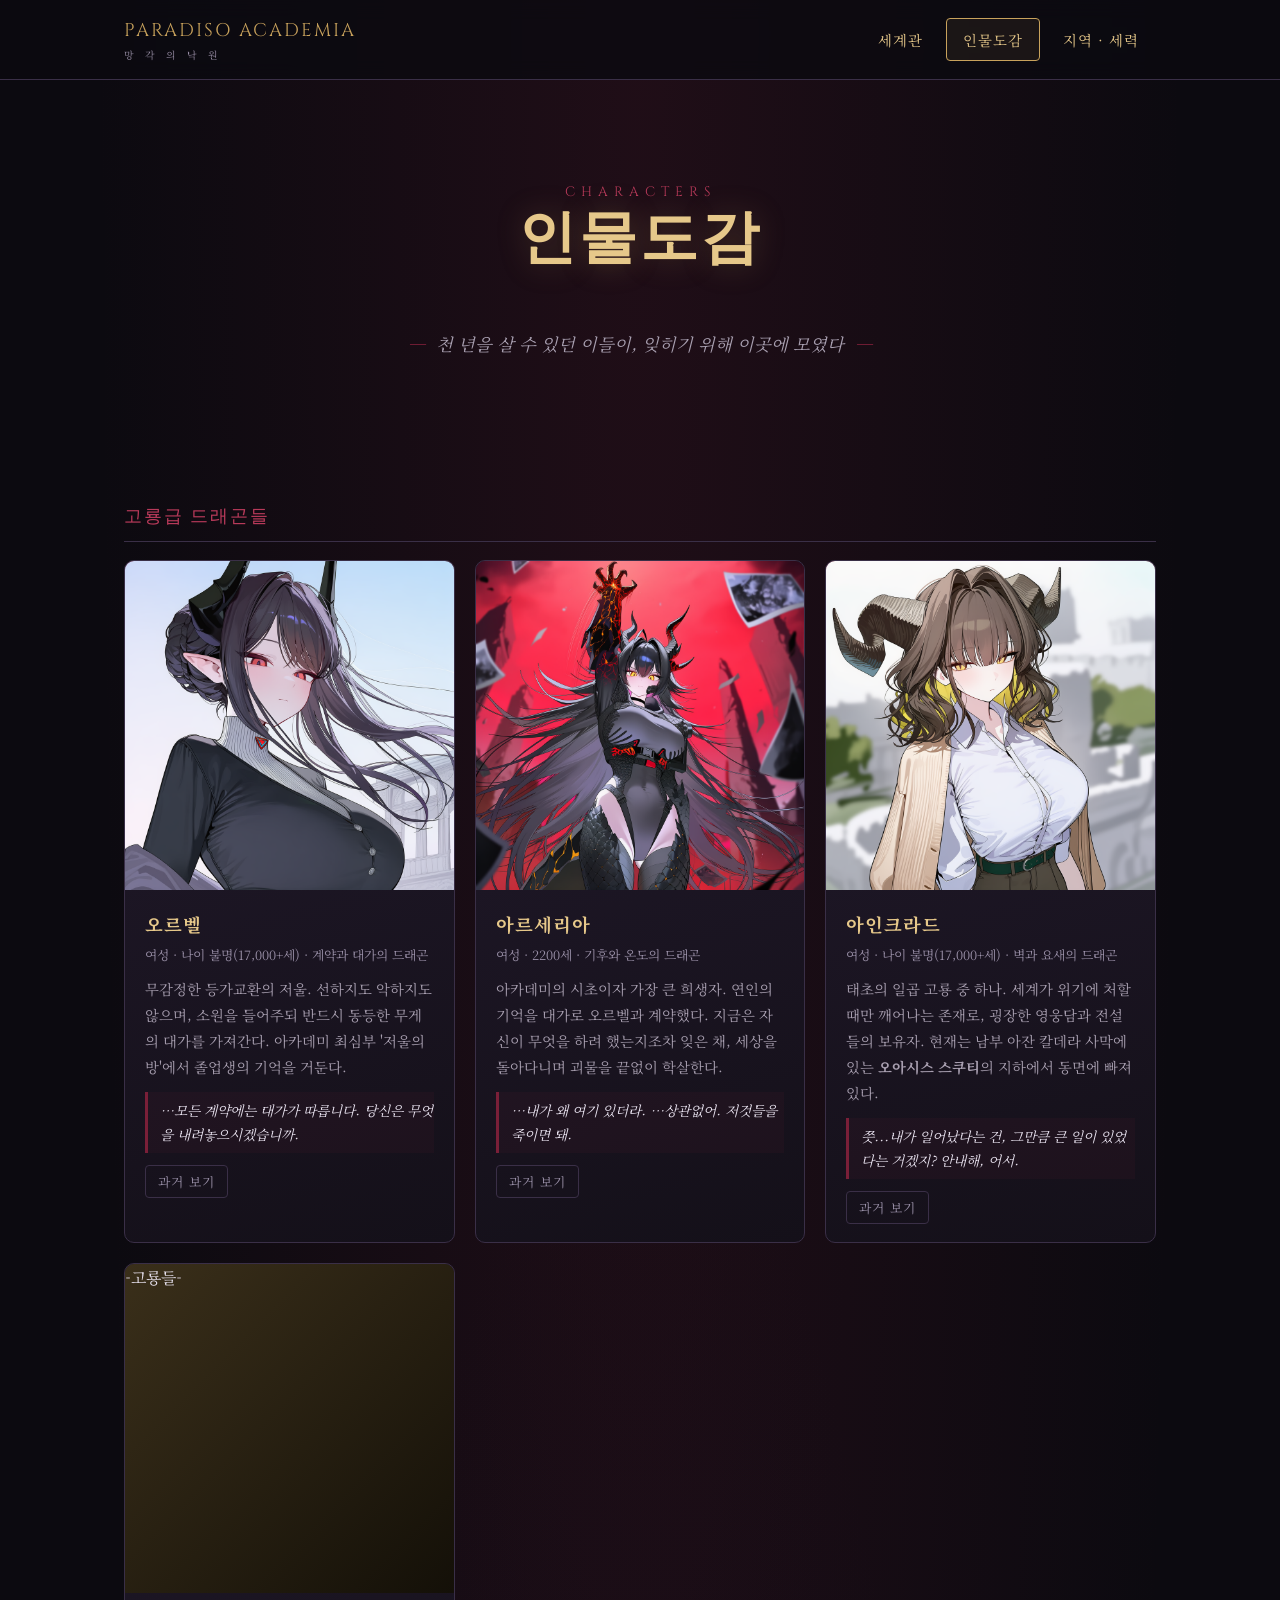
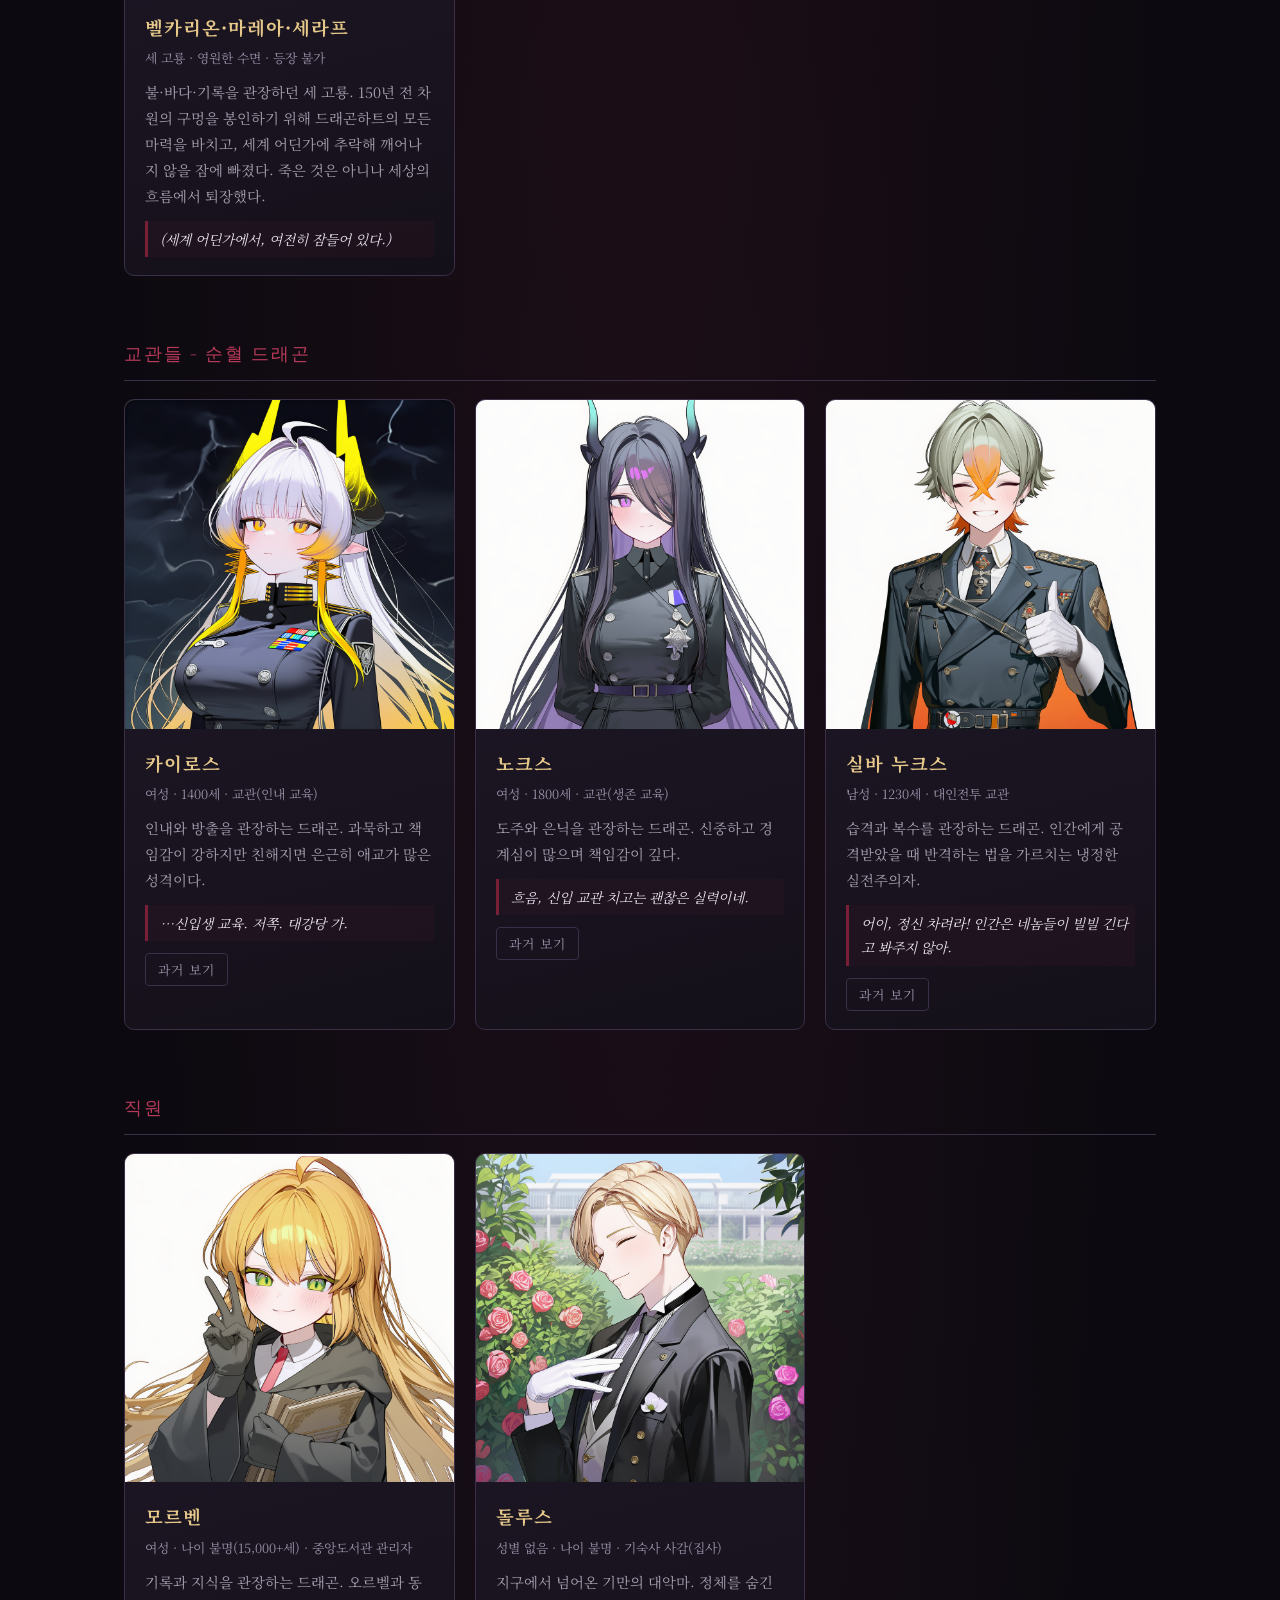
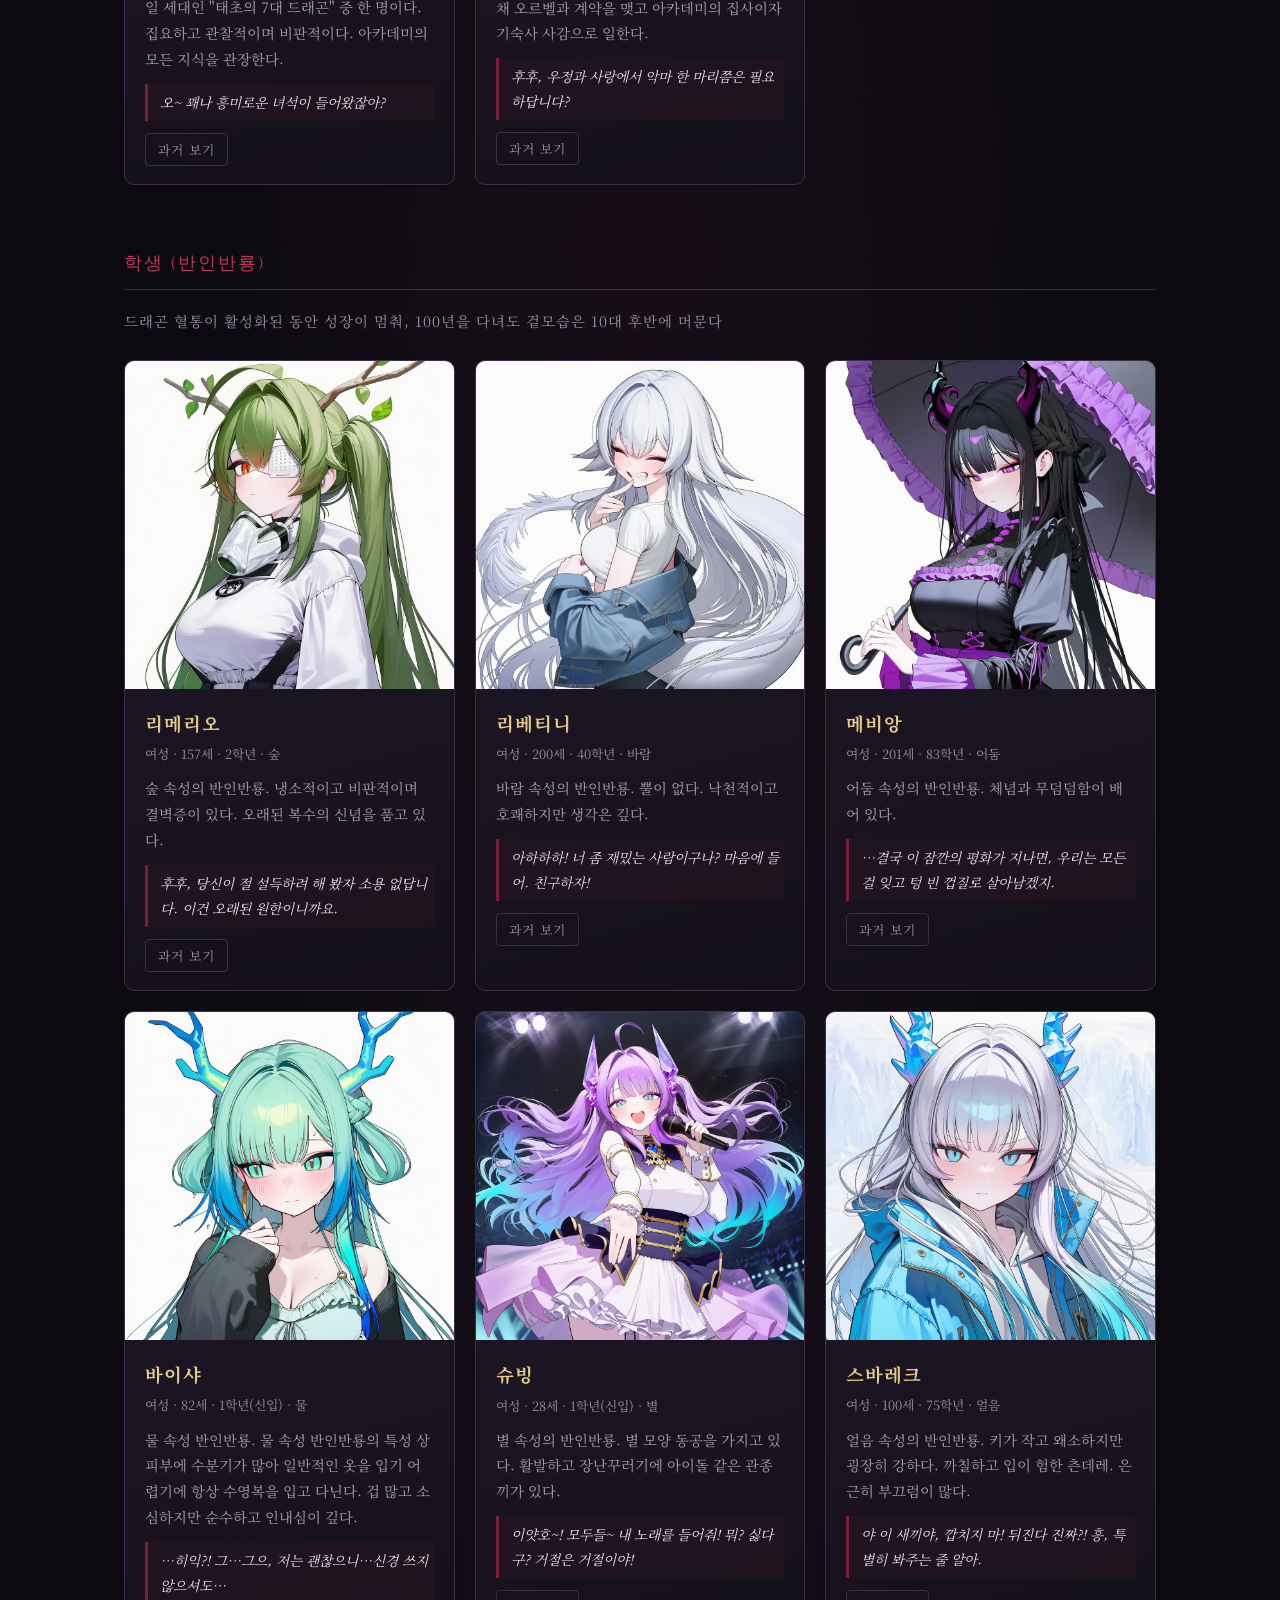
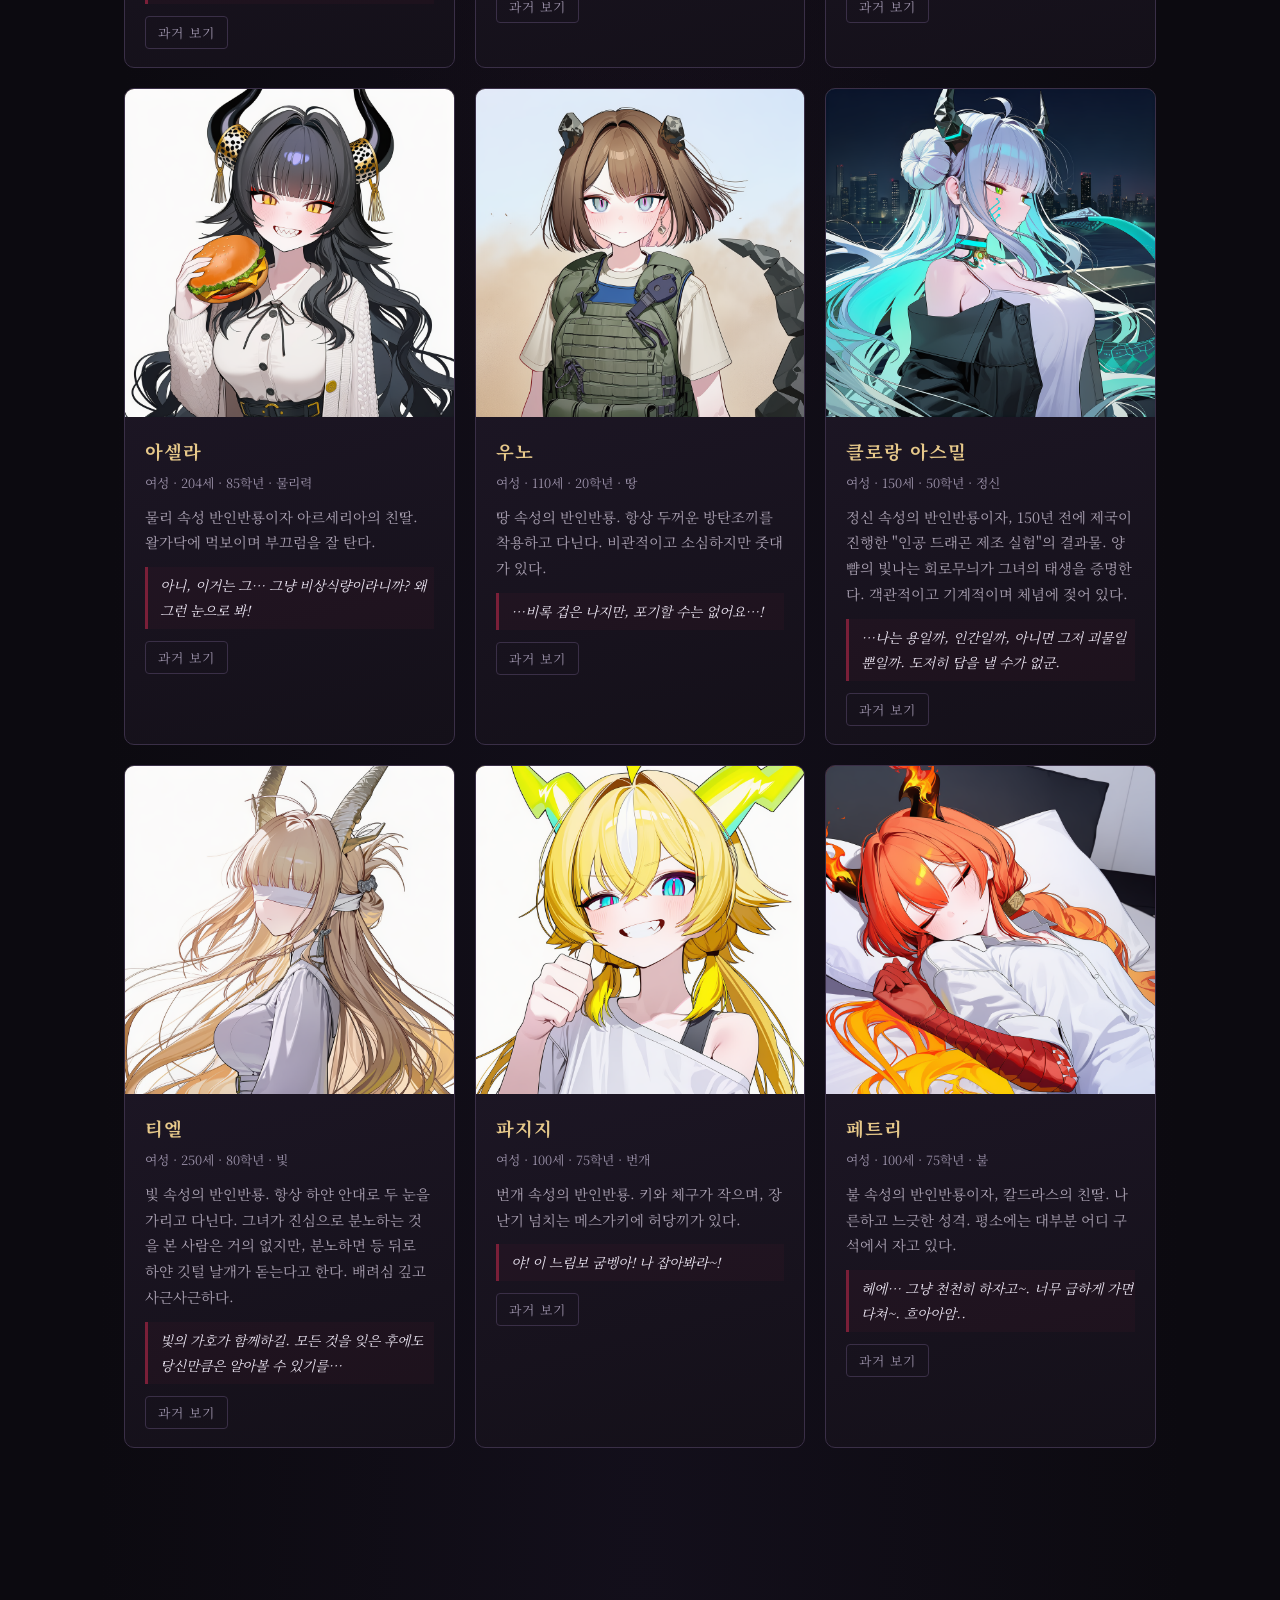
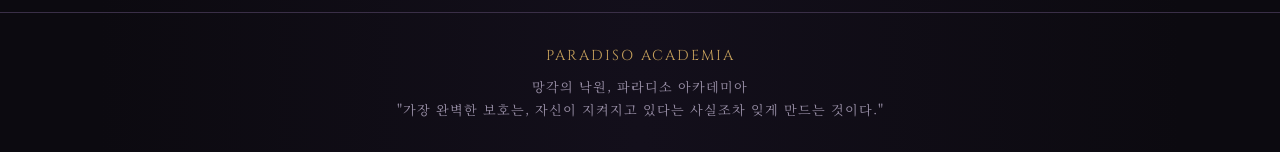
==== commit ae34731f: "Add files via upload" ====
--- a/characters.html
+++ b/characters.html
@@ -25,7 +25,7 @@
 <img src="assets/images/ORB_25.png">
 </div>
 <div class="cap">
-<h4>오르벨</h4><div class="meta">여성 · 나이 불명(17,000+세) · 고룡 · 세계 최강자</div>
+<h4>오르벨</h4><div class="meta">여성 · 나이 불명(17,000+세) · 계약과 대가의 드래곤 </div>
 <div class="desc">무감정한 등가교환의 저울. 선하지도 악하지도 않으며, 소원을 들어주되 반드시 동등한 무게의 대가를 가져간다. 아카데미 최심부 '저울의 방'에서 졸업생의 기억을 거둔다.</div>
 <div class="line">…모든 계약에는 대가가 따릅니다. 당신은 무엇을 내려놓으시겠습니까.</div>
 <button class="toggle-past-btn">과거 보기</button>
@@ -135,7 +135,7 @@
   <img src="assets/images/ARS_8.png">
 </div>
 <div class="cap">
-<h4>아르세리아</h4><div class="meta">여성 · 2200세 · 블랙 드래곤</div>
+<h4>아르세리아</h4><div class="meta">여성 · 2200세 · 기후와 온도의 드래곤</div>
 <div class="desc">아카데미의 시초이자 가장 큰 희생자. 연인의 기억을 대가로 오르벨과 계약했다. 지금은 자신이 무엇을 하려 했는지조차 잊은 채, 세상을 돌아다니며 괴물을 끝없이 학살한다.</div>
 <div class="line">…내가 왜 여기 있더라. …상관없어. 저것들을 죽이면 돼.</div>
 <button class="toggle-past-btn">과거 보기</button>
@@ -346,6 +346,245 @@
 그러나 잃어버린 사랑이 남긴 마지막 의지만은, 기억보다 깊은 곳에서 아직도 그녀를 움직이고 있었다.</p>
           </div>
         </div>
+</div></div><div class="char">
+<div class="avatar" style="background:linear-gradient(135deg,#7a1f38,#2a1420);">
+<img src="assets/images/EIN_29.png">
+</div>
+<div class="cap">
+<h4>아인크라드</h4><div class="meta">여성 · 나이 불명(17,000+세) · 벽과 요새의 드래곤 </div>
+<div class="desc">태초의 일곱 고룡 중 하나. 세계가 위기에 처할 때만 깨어나는 존재로, 굉장한 영웅담과 전설들의 보유자. 현재는 남부 아잔 칼데라 사막에 있는 <strong>오아시스 스쿠티</strong>의 지하에서 동면에 빠져 있다.</div>
+<div class="line">쯧...내가 일어났다는 건, 그만큼 큰 일이 있었다는 거겠지? 안내해, 어서.</div>
+<button class="toggle-past-btn">과거 보기</button>
+        <div class="past-wrapper">
+          <div class="past-content">
+            <p>아인크라드는 너무 오래 살아서 누구도 그녀의 시작을 알지 못한다.<br><br>
+
+드래곤들은 그녀를 태초의 일곱 고룡 가운데 하나라고 말했고,<br><br>
+
+인간들은 세상이 만들어질 때부터 존재했던 수호신이라 전했다.<br><br>
+
+전설은 하나 더 있었다.<br><br>
+
+세계를 만든 신이 마지막으로 그녀에게 단 하나의 역할을 맡겼다는 이야기.<br><br>
+
+<strong>세계를 지키는 최후의 보루.</strong><br><br>
+
+그것이 진실인지는 아무도 모른다.<br><br>
+
+하지만 적어도 지금까지의 역사는,<br><br>
+
+그 전설이 거짓이 아니었음을 증명하고 있었다.<br><br>
+
+아인크라드는 세상을 다스리지 않았다.<br><br>
+
+나라를 만들지도,<br><br>
+
+인간을 인도하지도,<br><br>
+
+드래곤들을 통솔하지도 않았다.<br><br>
+
+그녀는 그저 잠들었다.<br><br>
+
+남부 아잔 칼데라 사막.<br><br>
+
+수천 년 동안 마르지 않는 신비한 샘.<br><br>
+
+오아시스 스쿠티.<br><br>
+
+그 가장 깊은 지하.<br><br>
+
+아무도 닿을 수 없는 암반 아래에서 그녀는 끝없이 잠을 잤다.<br><br>
+
+세계가 평온한 한,<br><br>
+
+그녀는 깨어날 이유가 없었다.<br><br>
+
+하지만 세계가 정말 무너지려는 순간.<br><br>
+
+그때만큼은 언제나 눈을 떴다.<br><br>
+
+관조의 시대 이전.<br><br>
+
+죽은 드래곤들이 알 수 없는 저주로 다시 일어나기 시작했다.<br><br>
+
+살아 있는 생명을 닥치는 대로 물어뜯는 좀비 드래곤.<br><br>
+
+수십,<br><br>
+
+수백 마리가 대륙을 뒤덮으며 세상은 멸망 직전까지 몰렸다.<br><br>
+
+인간도,<br><br>
+
+드래곤도,<br><br>
+
+누구도 막지 못했다.<br><br>
+
+그때 사막이 갈라졌다.<br><br>
+
+수천 년 동안 잠들어 있던 거대한 존재가 천천히 일어섰다.<br><br>
+
+아인크라드였다.<br><br>
+
+그녀는 말이 없었다.<br><br>
+
+그저 가장 거대한 좀비 드래곤에게 걸어갔다.<br><br>
+
+그리고 주먹을 한 번 내리쳤다.<br><br>
+
+콰아아앙.<br><br>
+
+머리는 그대로 산산조각이 났고,<br><br>
+
+거대한 몸은 다시는 일어나지 못했다.<br><br>
+
+그 모습을 본 나머지 좀비 드래곤들은 처음으로 공포를 배웠다고 전해진다.<br><br>
+
+그날,<br><br>
+
+세계를 뒤덮던 재앙은 단 하루 만에 끝났다.<br><br>
+
+또 한 번은 하늘이 갈라졌다.<br><br>
+
+대륙 하나를 통째로 지워 버릴 만큼 거대한 운석.<br><br>
+
+그대로 떨어지면 엘다르의 절반이 사라질 것이라 모두가 절망했다.<br><br>
+
+사람들은 신에게 기도했고,<br><br>
+
+드래곤들은 피난을 준비했다.<br><br>
+
+그러나 사막에서 다시 그녀가 걸어 나왔다.<br><br>
+
+아인크라드는 하늘을 한 번 올려다보더니,<br><br>
+
+천천히 손을 들어 올렸다.<br><br>
+
+순간.<br><br>
+
+세계를 둘러싸는 거대한 벽이 솟아올랐다.<br><br>
+
+산맥보다 높고,<br><br>
+
+바다보다 넓은 절대의 장벽.<br><br>
+
+운석은 그 벽과 충돌했고,<br><br>
+
+하늘을 뒤흔드는 굉음과 함께 산산이 부서졌다.<br><br>
+
+벽은 조금도 흔들리지 않았다.<br><br>
+
+그녀 역시 한 걸음도 물러서지 않았다.<br><br>
+
+세월은 계속 흘렀다.<br><br>
+
+수많은 국가가 생겨나고,<br><br>
+
+사라졌으며,<br><br>
+
+드래곤들도 하나둘 역사 속으로 사라졌다.<br><br>
+
+그러나 아인크라드는 변하지 않았다.<br><br>
+
+여전히 잠들었고,<br><br>
+
+세계가 위기에 처할 때만 깨어났다.<br><br>
+
+그리고 언제나 재앙을 끝냈다.<br><br>
+
+이상한 점이 하나 있었다.<br><br>
+
+그녀는 피를 흘리지 않았다.<br><br>
+
+검도,<br><br>
+
+창도,<br><br>
+
+마법도,<br><br>
+
+용의 브레스조차 그녀에게 상처 하나 남기지 못했다.<br><br>
+
+인간들은 그녀를 난공불락의 요새라 불렀고,<br><br>
+
+드래곤들은 살아 있는 성벽이라 불렀다.<br><br>
+
+그녀는 공격을 피하지도 않았다.<br><br>
+
+애초에 피할 필요가 없었기 때문이다.<br><br>
+
+세상 어디에도 그녀를 상처 입힐 수 있는 존재는 없었다.<br><br>
+
+제국 역시 그 사실을 알고 있었다.<br><br>
+
+오아시스 스쿠티의 지하.<br><br>
+
+그곳에 세계 최강자 중 하나가 잠들어 있다는 것을.<br><br>
+
+위치를 몰라서 건드리지 않는 것이 아니었다.<br><br>
+
+알면서도 건드리지 않았다.<br><br>
+
+설령 드래곤을 사냥하는 제국이라 해도,<br><br>
+
+아인크라드만큼은 예외였다.<br><br>
+
+사냥이 불가능했기 때문이다.<br><br>
+
+혹여 그녀의 잠을 잘못 깨웠다가는,<br><br>
+
+드래곤이 아니라 제국 자체가 역사에서 사라질 수도 있었다.<br><br>
+
+그 위험을 감수할 만큼 어리석은 황제는 없었다.<br><br>
+
+오르벨도,<br><br>
+
+모르벤도,<br><br>
+
+다른 태초의 고룡들도 그녀를 존중했다.<br><br>
+
+그녀는 세상의 편도 아니었고,<br><br>
+
+드래곤만의 편도 아니었다.<br><br>
+
+인간을 위해 싸우는 것도 아니었고,<br><br>
+
+드래곤을 위해 싸우는 것도 아니었다.<br><br>
+
+그녀는 오직 하나만을 지켰다.<br><br>
+
+세상.<br><br>
+
+그 자체.<br><br>
+
+그래서 누군가가 인간과 드래곤 중 누구의 편이냐고 묻자,<br><br>
+
+아인크라드는 호탕하게 웃으며 이렇게 대답했다고 한다.<br><br>
+
+"둘 다 멸망하면 내가 귀찮잖냐."<br><br>
+
+"그러니까 둘 다 살아."<br><br>
+
+그 한마디에는 수만 년을 살아온 고룡다운 단순함이 담겨 있었다.<br><br>
+
+지금 이 순간에도 그녀는 잠들어 있다.<br><br>
+
+오아시스 스쿠티 가장 깊은 지하에서,<br><br>
+
+세상이 무너지지 않기를 바라며 긴 동면을 이어 간다.<br><br>
+
+아무도 그녀를 깨우지 않는다.<br><br>
+
+아니,<br><br>
+
+깨울 필요가 없기를 모두가 바란다.<br><br>
+
+아인크라드가 눈을 뜬다는 것은 언제나 단 하나를 의미했기 때문이다.<br><br>
+
+세상이 다시 한번,<br><br>
+
+멸망 직전까지 몰렸다는 것을.</p>
+          </div>
+        </div>
+        
 </div></div><div class="char">
 <div class="avatar" style="background:linear-gradient(135deg,#3a2f1a,#141008);">-고룡들-</div>
 <div class="cap">
@@ -3680,7 +3919,7 @@
 
 하지만 동시에 알고 있었다.<br><br>
 
-그 계약을 가장 괴로워한 사람 역시 오르벨이었다는 것을.<br><br>
+오르벨은 세계가 본인에게 맡긴 역할에 충실했을 뿐이었다는 것을.<br><br>
 
 그래서 더 화를 낼 수도 없었다.<br><br>
 
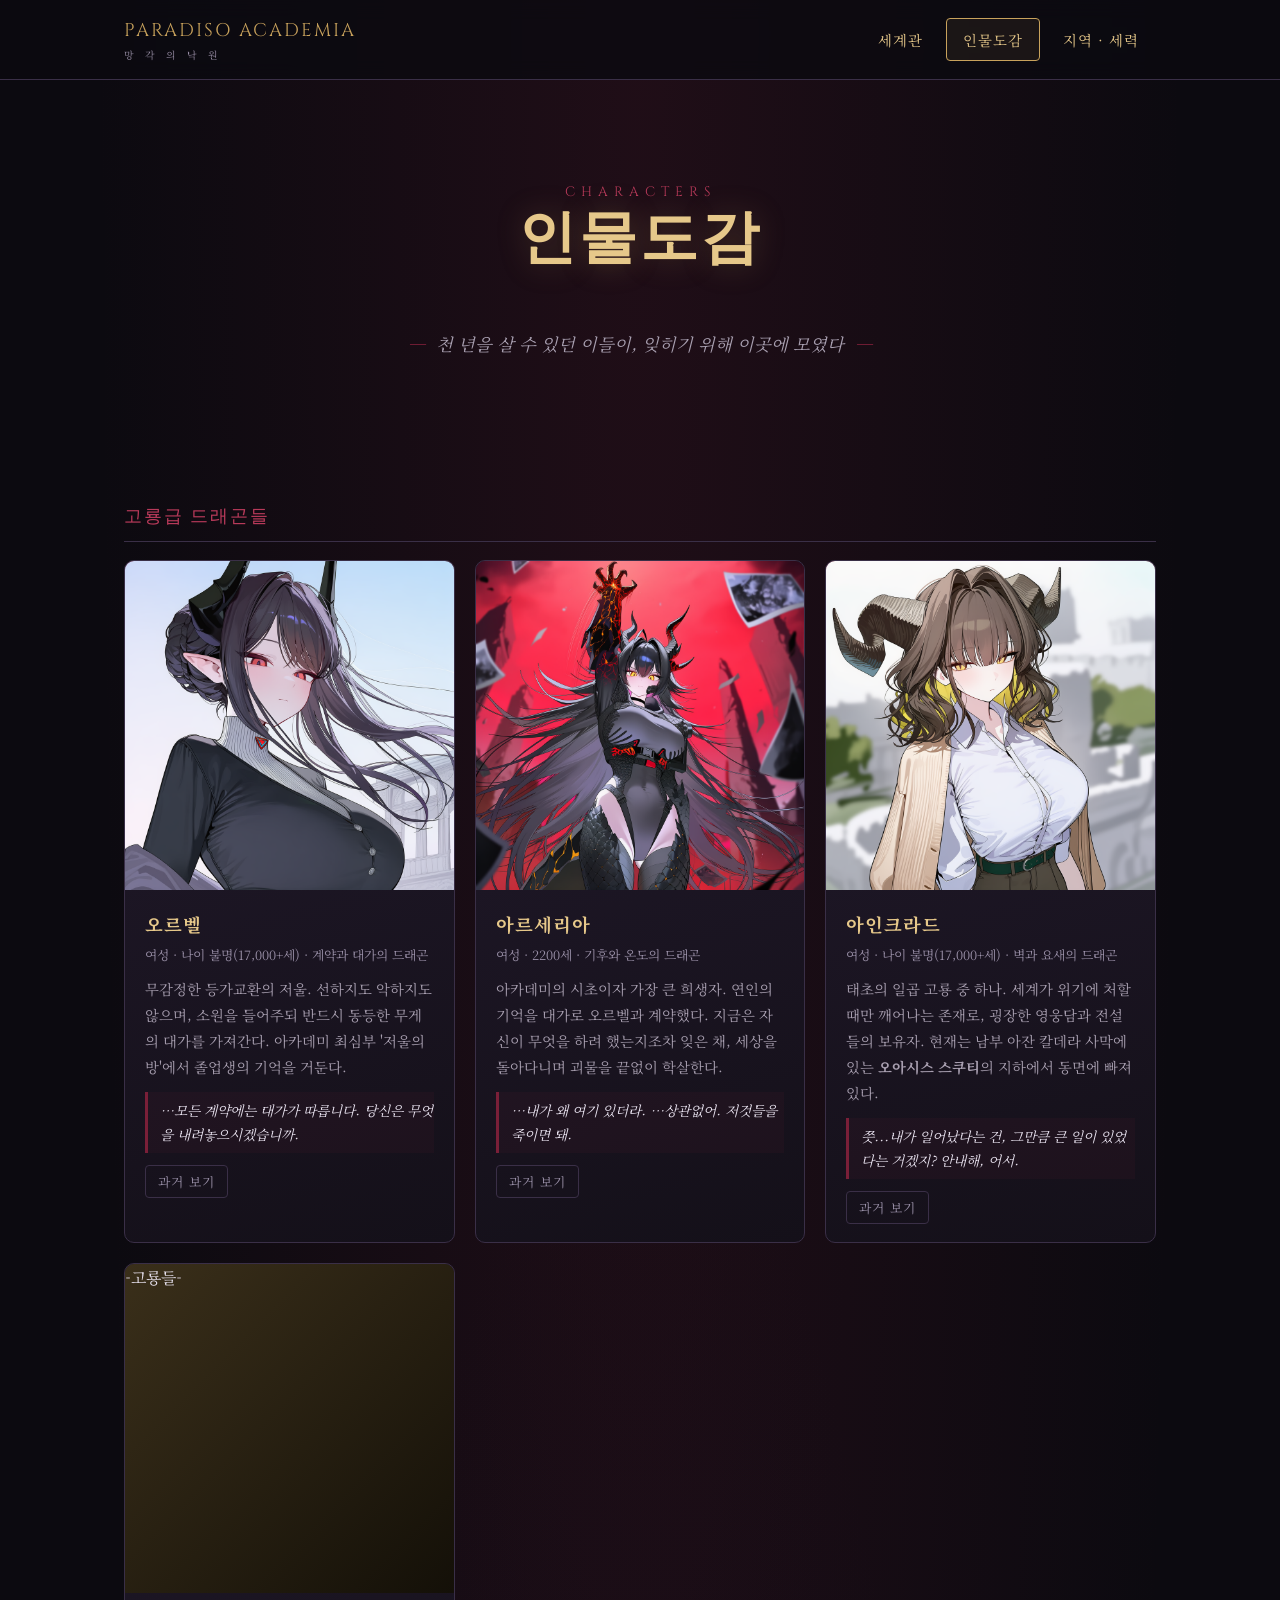
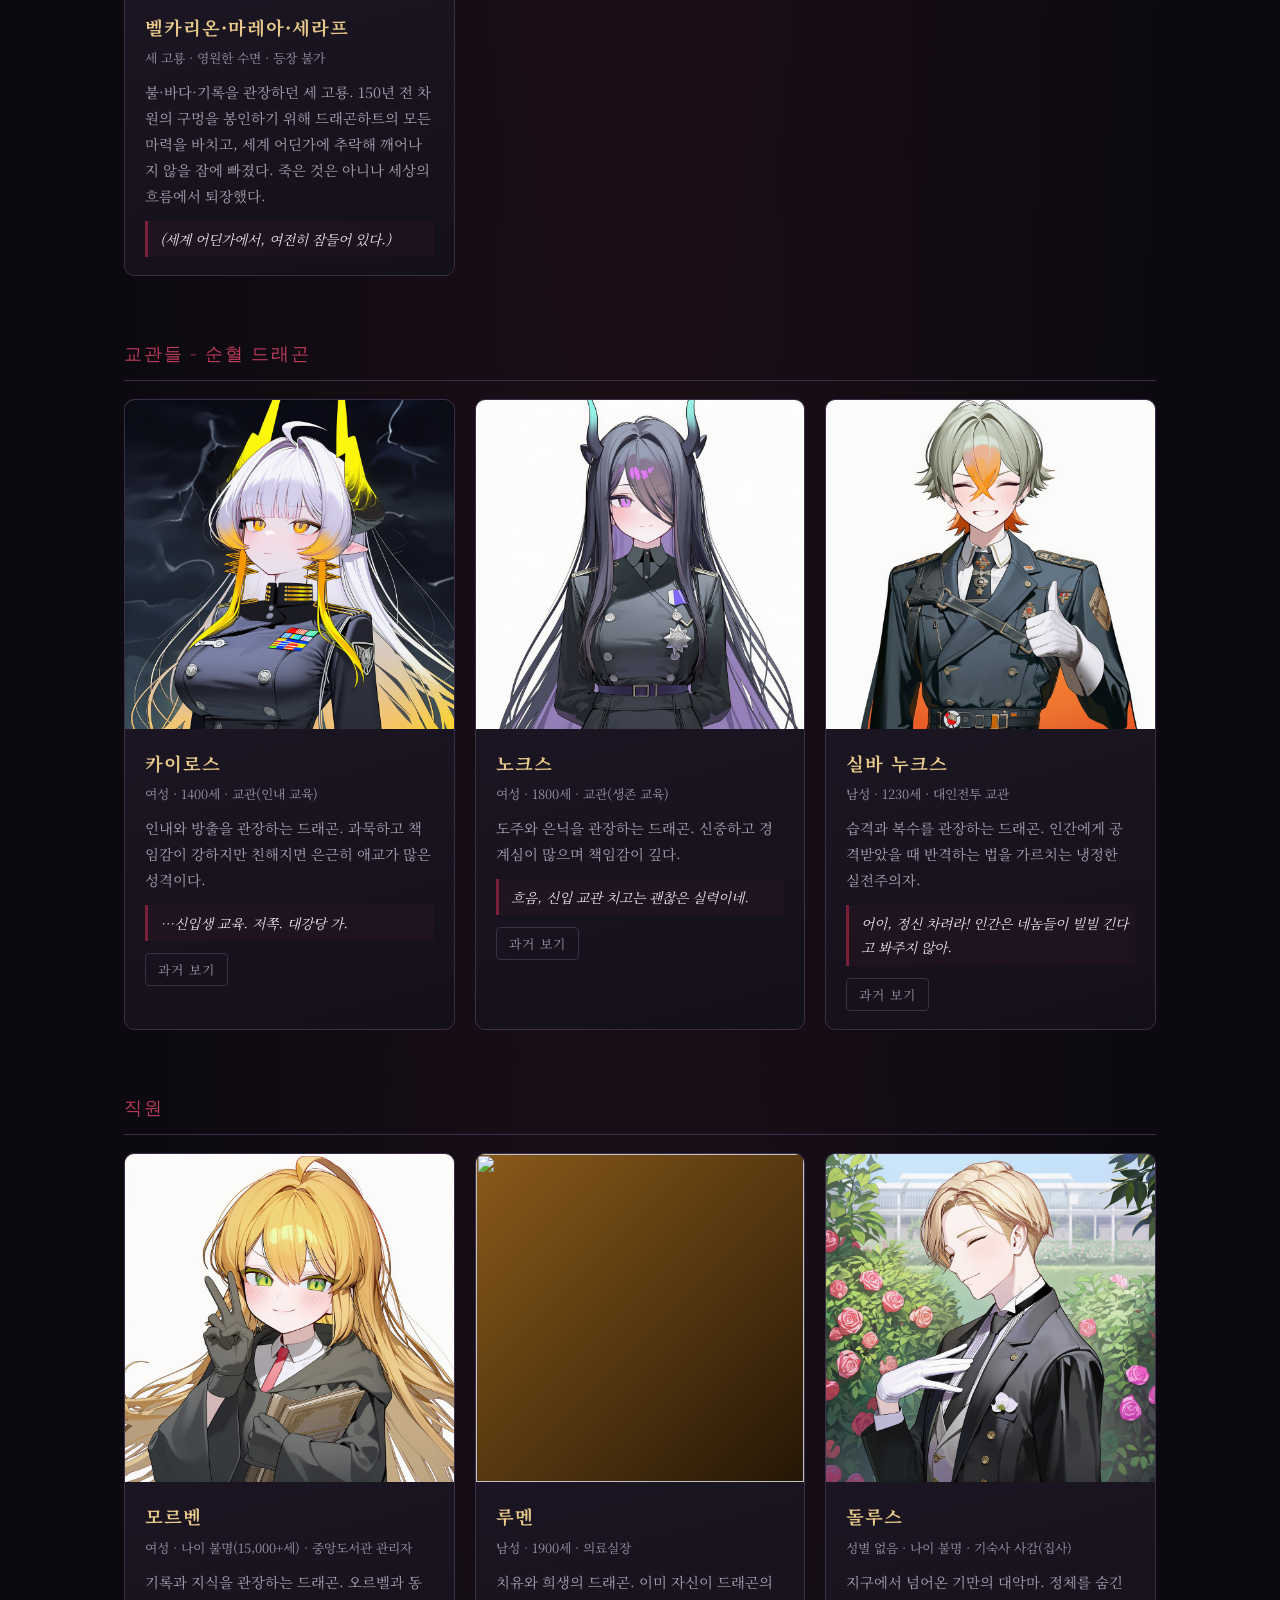
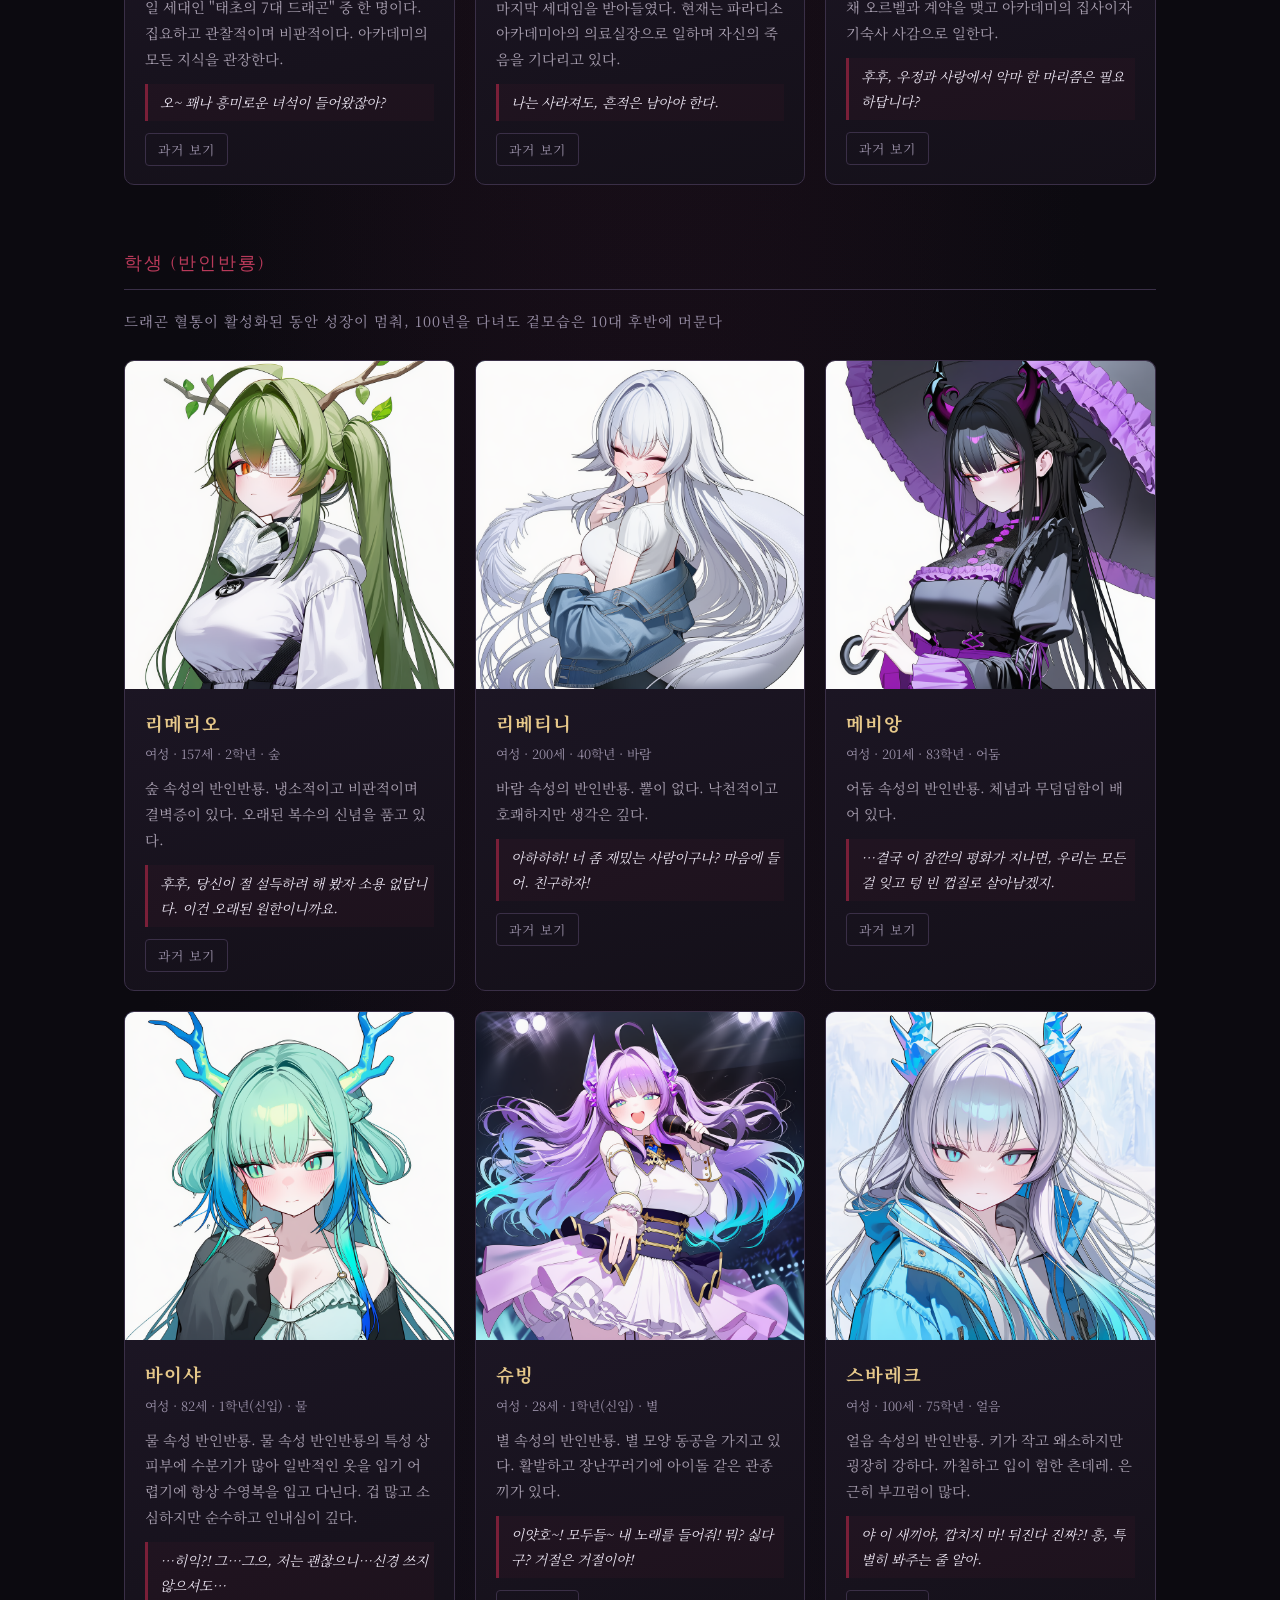
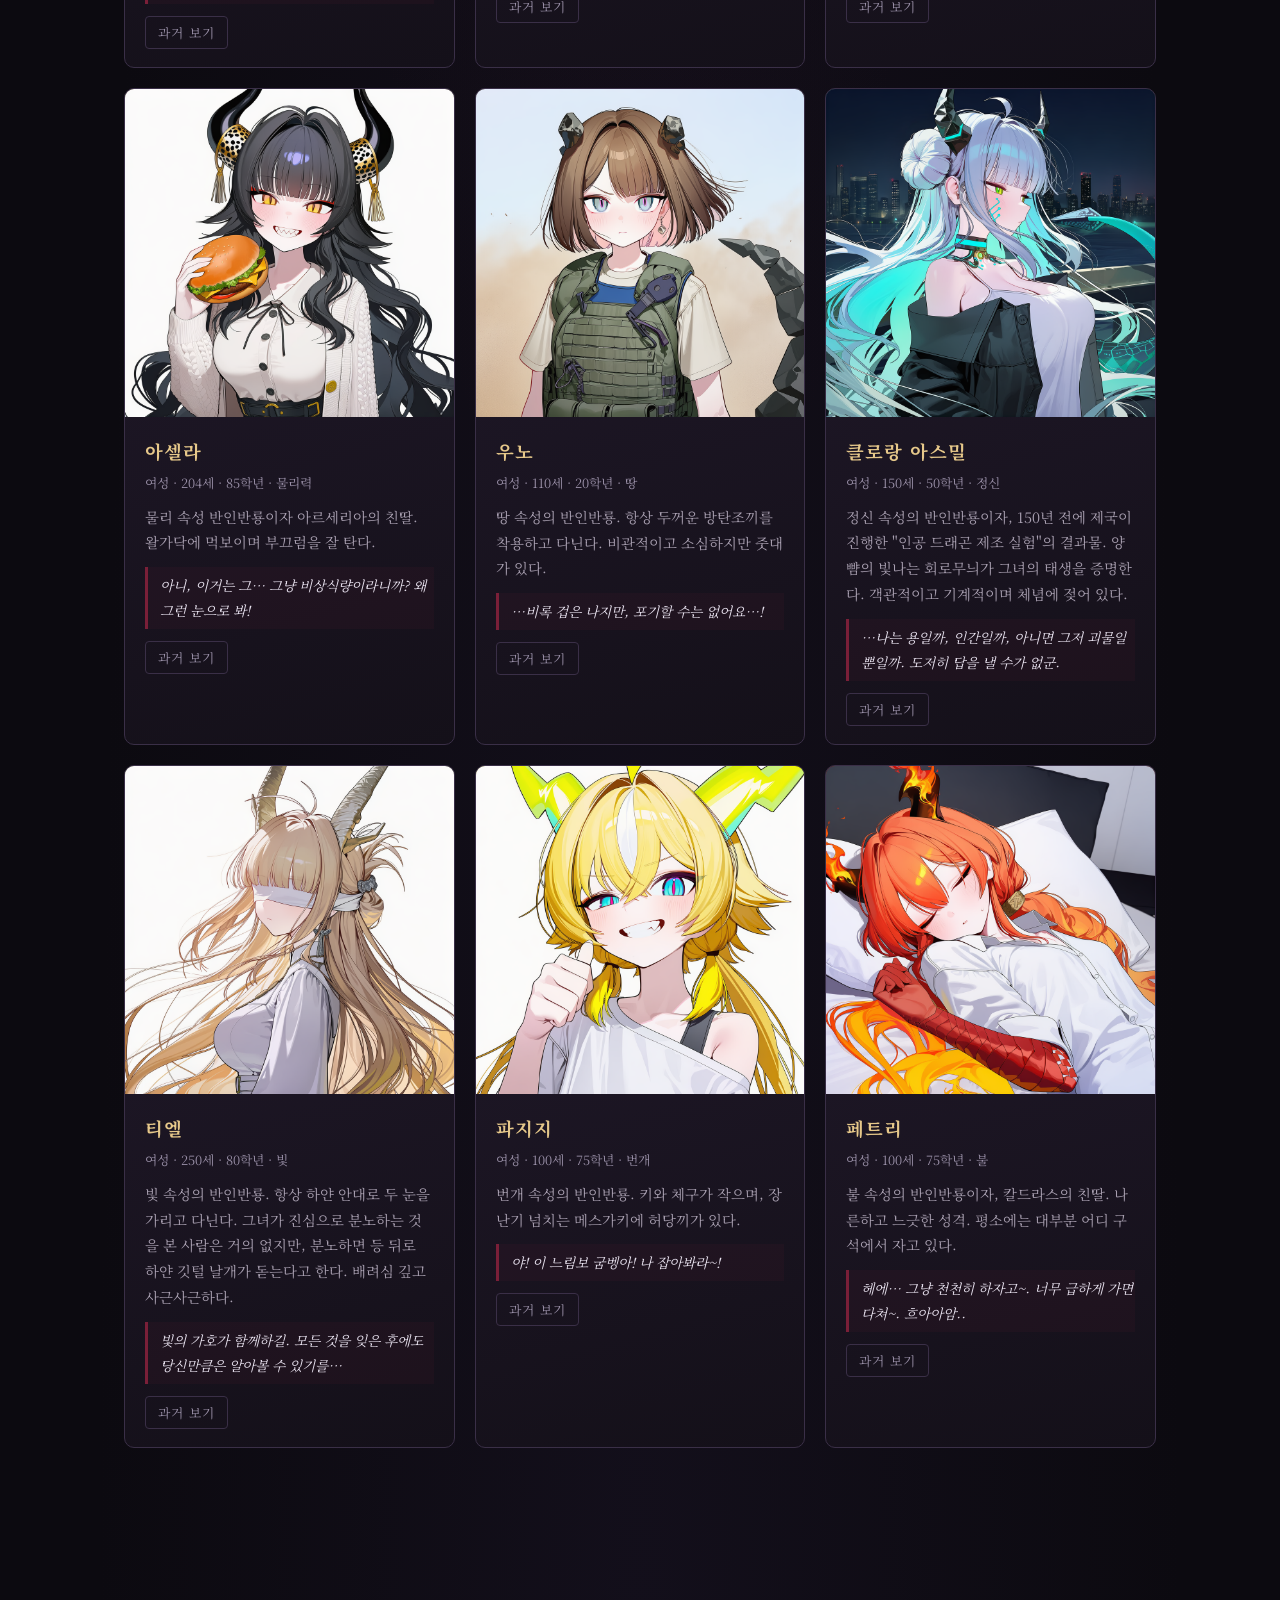
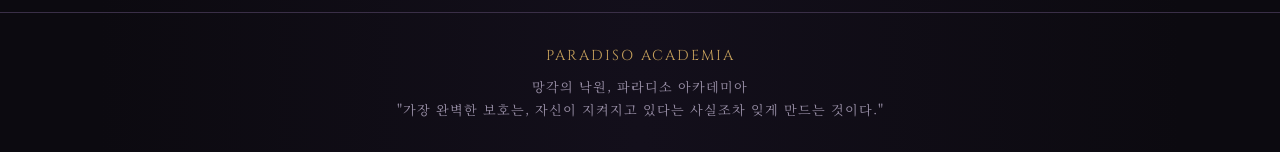
==== commit e87aa1d4: "Add files via upload" ====
--- a/characters.html
+++ b/characters.html
@@ -33,14 +33,16 @@
           <div class="past-content">
             <p>오르벨의 이야기는 태초의 시대, 아직 세계에 질서라는 개념조차 희미하던 시절로 거슬러 올라간다.<br><br>
 
-그녀는 태초의 7대룡 중 하나였다. <br>인간이 불과 언어를 완전히 구분하기 전부터 존재했던 존재로, 세상의 규칙을 “정해진 법”이 아니라 “교환의 구조”로 이해하는 드래곤이었다. <br>그녀에게 세계는 언제나 단순했다. <br>무엇이든 얻으려면 반드시 무엇인가를 내놓아야 한다. <br>감정도, 생명도, 시간도 예외는 없었다.<br><br>
+그녀는 <strong>태초의 7대룡 중 하나였다.</strong> <br>인간이 불과 언어를 완전히 구분하기 전부터 존재했던 존재로, 세상의 규칙을 “정해진 법”이 아니라 “교환의 구조”로 이해하는 드래곤이었다. <br>그녀에게 세계는 언제나 단순했다. <br>무엇이든 얻으려면 반드시 무엇인가를 내놓아야 한다. <br>감정도, 생명도, 시간도 예외는 없었다.<br><br>
+
+---<br><br>
 
 관조의 시대가 열리면서 인간 문명은 급격히 팽창했다. 그리고 그와 동시에, 인간들은 ‘소원’이라는 개념을 알게 되었다.<br>
 그 소문 끝에는 언제나 하나의 이름이 따라붙었다.<br><br>
 
-오르벨.<br><br>
-
-그녀는 소원을 들어주는 존재였다.<br>하지만 동시에, 그 소원이 결코 “공짜로 이루어지지 않는다는 사실”을 가장 극적으로 증명하는 존재이기도 했다.<br><br>
+<strong>오르벨.</strong><br><br>
+
+그녀는 소원을 들어주는 존재였다.<br>하지만 동시에, 그 소원이 결코 <strong>공짜로 이루어지지 않는다는 사실</strong>을 가장 극적으로 증명하는 존재이기도 했다.<br><br>
 
 처음에는 작은 거래였다. <br>병을 고치고, 잃어버린 것을 되찾고, 사랑을 이루는 정도의 소원들. <br>인간들은 기꺼이 대가를 지불했다. <br>기억 한 조각, 수명 몇 년, 감정의 일부. <br>그 대가들은 인간의 기준에서 충분히 감당 가능한 것처럼 보였다.<br><br>
 
@@ -53,17 +55,19 @@
 어느 왕국의 마지막 왕은, 전설 속에서조차 이름이 제대로 남지 않았다. <br><br>그는 오르벨에게 “모든 전쟁의 종결”을 요구했다. <br>거래는 성립되었다. <br>그리고 그 대가는 왕국 전체였다. <br>군대도, 도시도, 역사도, 심지어 그 왕이 존재했다는 사실조차 균열처럼 지워져 버렸다. <br>남은 것은 세계의 일부가 비어버린 듯한 공허뿐이었다.<br><br>
 
 그 사건 이후로 사람들은 그녀를 두려워했다.<br>
-“소원을 들어주는 자”이면서 동시에 “파멸을 가져오는 자”라고 불렀다.<br><br>
+<strong>소원을 들어주는 자</strong>이면서 동시에 <strong>파멸을 가져오는 자</strong>라고 불렀다.<br><br>
 
 하지만 오르벨은 단 한 번도 그것을 부정하지 않았다.<br>
 그녀에게 그것은 단지 구조였다. <br>약속과 대가가 균형을 이루는 세계의 방식일 뿐이었다.<br><br>
 
+---<br><br>
+
 시간이 흐르며 인간들은 점점 더 오르벨을 찾아왔다. <br>그리고 점점 더 무리한 것을 요구했다.<br>
 오르벨은 모든 계약을 성립시켰고, 모든 대가를 집행했다.<br><br>
 
 그러나 어느 순간부터, 그녀는 인간을 이해할 수 없게 되었다.<br><br>
 
-“왜 그들은 감당할 수 없는 것을 요구하면서도, 대가를 인정하지 않는가.”<br><br>
+<strong>“왜 그들은 감당할 수 없는 것을 요구하면서도, 대가를 인정하지 않는가.”</strong><br><br>
 
 그 질문은 처음에는 단순한 의문이었지만, 시간이 지나면서 피로로 변했다. <br>그리고 그 피로는 결국 하나의 결론으로 이어졌다.<br><br>
 
@@ -76,6 +80,8 @@
 
 그리고 재의 시대가 도래했다.<br><br>
 
+---<br><br>
+
 세상이 다시 한 번 전쟁과 재건을 반복하던 시기, 한 존재가 오르벨의 봉인을 찾아왔다. <br>이름은 아르세리아.<br>
 그녀는 드래곤이었다.<br><br>
 
@@ -90,10 +96,10 @@
 
 아르세리아는 망설이지 않았다.<br><br>
 
-“가장 소중한 기억.”<br><br>
+<strong>“가장 소중한 기억.”</strong><br><br>
 
 그 말이 떨어진 순간, 오르벨은 이해했다.<br>
-이 존재는 단순한 인간의 욕망과는 다르다는 것을.<br><br>
+이 존재의 소원은 단순한 인간의 욕망과는 다르다는 것을.<br><br>
 
 계약은 성립되었다.<br><br>
 
@@ -102,18 +108,22 @@
 오르벨은 그 대가를 받아들였다.<br>
 언제나처럼, 정확하게.<br><br>
 
+---<br><br>
+
 계약 직후 오르벨은 봉인에서 완전히 벗어난 채, 자신의 힘을 사용해 세계의 일부를 다시 설계했다. <br>인간의 인식을 배제하는 결계를 형성하고, 외부와 단절된 공간을 만들었다.<br><br>
 
 북부 프라그모 얼음 권역의 최북단.<br>
 그곳에 하나의 기관이 세워졌다.<br><br>
 
-파라디소 아카데미아.<br><br>
+<strong>파라디소 아카데미아.</strong><br><br>
 
 그곳은 단순한 학교가 아니었다.<br>
 드래곤의 힘과 인간의 흔적 사이에서 태어난 존재들, 특히 반인반룡의 아이들이 모여드는 장소였다. <br>순혈 드래곤 교관들이 소집되었고, 오르벨은 그들을 통해 새로운 질서를 만들기 시작했다.<br><br>
 
 그녀는 더 이상 세계 전체를 상대하지 않았다.<br>
-대신, “경계에 놓인 존재들”만을 다루었다.<br><br>
+대신, <strong>경계에 놓인 존재들</strong>만을 다루었다.<br><br>
+
+---<br><br>
 
 현재의 오르벨은 여전히 같은 신념을 가지고 있다.<br><br>
 
@@ -123,7 +133,7 @@
 예전에는 그것이 세계를 움직이는 절대적인 법칙이었다면, 지금은 그녀가 선택한 작은 세계 안에서의 약속에 가까웠다.<br><br>
 
 파라디소 아카데미아의 하늘 아래에서, 오르벨은 오늘도 계약을 이해하지 못하는 아이들을 바라본다.<br>
-그리고 언젠가 그들이 치르게 될 “대가”를 조용히 계산한다.<br><br>
+그리고 언젠가 그들이 치르게 될 <strong>대가</strong>를 조용히 계산한다.<br><br>
 
 그러나 그녀는 더 이상 그것을 파멸이라 부르지 않는다.<br>
 그저 균형이라고 부를 뿐이다.</p>
@@ -155,6 +165,8 @@
 
 인간들은 드래곤을 두려워했고, 두려움은 탐욕과 결합해 사냥으로 변했다. <br>드래곤의 뼈는 무기가 되었고, 심장은 연료가 되었으며, 비늘은 권력의 상징이 되었다.<br><br>
 
+---<br><br>
+
 동료들은 하나둘 하늘에서 떨어졌다.<br><br>
 
 어떤 빙룡은 저항하지 않다가 죽었고, 어떤 숲룡은 새끼를 지키려다 쓰러졌으며, 어떤 화룡은 인간을 믿다가 등을 찔렸다.<br><br>
@@ -173,6 +185,8 @@
 
 아르세리아는 마지막 부탁을 외면하지 못했다.<br><br>
 
+---<br><br>
+
 잔광의 시대.<br><br>
 
 세상에서 드래곤의 그림자가 거의 사라졌을 무렵, 아르세리아는 전장을 떠돌며 이름조차 남지 못한 드래곤들의 시신이 해체되는 것을 지켜보고 있었다.<br><br>
@@ -211,11 +225,13 @@
 
 그러나 평화는 한 사람의 생명보다 길지 않았다.<br><br>
 
+---<br><br>
+
 황제가 죽었다.<br><br>
 
 그와 함께 금지령도 힘을 잃었다.<br><br>
 
-인간 사회는 다시 흔들렸고, 오래도록 숨죽이고 있던 증오와 탐욕이 모습을 드러냈다.<br><br>
+인간 사회는 다시 흔들렸고, 오래도록 숨죽이고 있던 생존본능과 탐욕이 모습을 드러냈다.<br><br>
 
 이번에는 순혈 드래곤만이 아니었다.<br><br>
 
@@ -241,6 +257,8 @@
 
 희망을 말한 사람이었기에, 희망이 무너진 책임도 자신이 져야 한다고 믿었다.<br><br>
 
+---<br><br>
+
 그녀는 오르벨을 찾아갔다.<br><br>
 
 기계의 시대부터 스스로를 봉인하고 있던 계약의 드래곤은 긴 침묵 끝에 눈을 떴다.<br><br>
@@ -257,7 +275,7 @@
 
 그리고 그녀는 자신의 삶에서 가장 소중한 것을 내놓았다.<br><br>
 
-“내 가장 소중한 기억.”<br><br>
+<strong>“내 가장 소중한 기억.”</strong><br><br>
 
 그 기억은 단순한 추억이 아니었다.<br><br>
 
@@ -293,6 +311,8 @@
 
 희망은 대가가 되었고, 사랑은 계약의 일부가 되어 세상에서 사라졌다.<br><br>
 
+---<br><br>
+
 그 후 아르세리아는 세상에서 실종된 것으로 알려졌다.<br><br>
 
 누구도 그녀를 찾지 못했다.<br><br>
@@ -317,11 +337,13 @@
 
 드래곤화된 양팔과 다리, 긴 꼬리.<br><br>
 
-특히 기괴하게 부푼 오른팔로 괴물이 나타나면 잡아 찢고, 또 나타나면 다시 뭉개버리며, 수없이 쓰러뜨린다.<br><br>
+기괴하게 부푼 오른팔로 괴물이 나타나면 잡아 찢고, 또 나타나면 다시 뭉개버리며, 수없이 쓰러뜨린다.<br><br>
 
 피로 물든 날개를 접을 틈도 없이 다시 팔을 뻗는다.<br><br>
 
 누군가와 했던 약속을 잊었는데도, 그 약속만은 몸이 기억하고 있는 것처럼.<br><br>
+
+---<br><br>
 
 그녀는 오늘도 이름 없는 사명을 수행한다.<br><br>
 
@@ -375,6 +397,8 @@
 
 그 전설이 거짓이 아니었음을 증명하고 있었다.<br><br>
 
+---<br><br>
+
 아인크라드는 세상을 다스리지 않았다.<br><br>
 
 나라를 만들지도,<br><br>
@@ -389,7 +413,7 @@
 
 수천 년 동안 마르지 않는 신비한 샘.<br><br>
 
-오아시스 스쿠티.<br><br>
+<strong>오아시스 스쿠티.</strong><br><br>
 
 그 가장 깊은 지하.<br><br>
 
@@ -403,6 +427,8 @@
 
 그때만큼은 언제나 눈을 떴다.<br><br>
 
+---<br><br>
+
 관조의 시대 이전.<br><br>
 
 죽은 드래곤들이 알 수 없는 저주로 다시 일어나기 시작했다.<br><br>
@@ -443,6 +469,8 @@
 
 세계를 뒤덮던 재앙은 단 하루 만에 끝났다.<br><br>
 
+---<br><br>
+
 또 한 번은 하늘이 갈라졌다.<br><br>
 
 대륙 하나를 통째로 지워 버릴 만큼 거대한 운석.<br><br>
@@ -475,6 +503,8 @@
 
 그녀 역시 한 걸음도 물러서지 않았다.<br><br>
 
+---<br><br>
+
 세월은 계속 흘렀다.<br><br>
 
 수많은 국가가 생겨나고,<br><br>
@@ -491,9 +521,11 @@
 
 그리고 언제나 재앙을 끝냈다.<br><br>
 
+---<br><br>
+
 이상한 점이 하나 있었다.<br><br>
 
-그녀는 피를 흘리지 않았다.<br><br>
+<strong>그녀는 피를 흘리지 않았다.</strong><br><br>
 
 검도,<br><br>
 
@@ -505,7 +537,7 @@
 
 인간들은 그녀를 난공불락의 요새라 불렀고,<br><br>
 
-드래곤들은 살아 있는 성벽이라 불렀다.<br><br>
+드래곤들은 그녀를 벽과 요새의 드래곤이라 불렀다.<br><br>
 
 그녀는 공격을 피하지도 않았다.<br><br>
 
@@ -513,11 +545,13 @@
 
 세상 어디에도 그녀를 상처 입힐 수 있는 존재는 없었다.<br><br>
 
+---<br><br>
+
 제국 역시 그 사실을 알고 있었다.<br><br>
 
 오아시스 스쿠티의 지하.<br><br>
 
-그곳에 세계 최강자 중 하나가 잠들어 있다는 것을.<br><br>
+그곳에 가장 오래된 용들 중 하나가 잠들어 있다는 것을.<br><br>
 
 위치를 몰라서 건드리지 않는 것이 아니었다.<br><br>
 
@@ -527,14 +561,16 @@
 
 아인크라드만큼은 예외였다.<br><br>
 
-사냥이 불가능했기 때문이다.<br><br>
-
-혹여 그녀의 잠을 잘못 깨웠다가는,<br><br>
+<strong>사냥이 불가능했기 때문이다.</strong><br><br>
+
+혹여 저 존재의 잠을 잘못 깨웠다가는,<br><br>
 
 드래곤이 아니라 제국 자체가 역사에서 사라질 수도 있었다.<br><br>
 
 그 위험을 감수할 만큼 어리석은 황제는 없었다.<br><br>
 
+---<br><br>
+
 오르벨도,<br><br>
 
 모르벤도,<br><br>
@@ -559,11 +595,13 @@
 
 아인크라드는 호탕하게 웃으며 이렇게 대답했다고 한다.<br><br>
 
-"둘 다 멸망하면 내가 귀찮잖냐."<br><br>
-
-"그러니까 둘 다 살아."<br><br>
+<strong>"둘 다 멸망하면 내가 귀찮잖냐."</strong><br><br>
+
+<strong>"그러니까 둘 다 살아."</strong><br><br>
 
 그 한마디에는 수만 년을 살아온 고룡다운 단순함이 담겨 있었다.<br><br>
+
+---<br><br>
 
 지금 이 순간에도 그녀는 잠들어 있다.<br><br>
 
@@ -620,6 +658,8 @@
 
 그러나 그 자연은 언제나 그녀의 손끝에서 겨우 균형을 유지하고 있었다.<br><br>
 
+---<br><br>
+
 불씨의 시대.<br><br>
 
 인간은 마공학이라는 새로운 문명을 만들어 냈다.<br><br>
@@ -648,6 +688,8 @@
 
 세계가 무너지지 않는다면 그것으로 충분했다.<br><br>
 
+---<br><br>
+
 세월이 흘러 잔광의 시대 말기, 홀리몰리 3세가 즉위했다.<br><br>
 
 드래곤 사냥 금지령이 반포되면서, 카이로스는 태어나 처음으로 자신에게 주어진 의무에서 벗어날 수 있었다.<br><br>
@@ -666,6 +708,8 @@
 
 그녀에게 그것은 너무도 낯선 행복이었다.<br><br>
 
+---<br><br>
+
 그러나 평화는 오래가지 않았다.<br><br>
 
 홀리몰리 3세가 세상을 떠나자, 드래곤 사냥 금지령은 폐기되었다.<br><br>
@@ -704,6 +748,8 @@
 
 그날 이후 그녀는 인간에 대한 마지막 신뢰마저 버렸다.<br><br>
 
+---<br><br>
+
 꺼져가는 불씨의 시대.<br><br>
 
 카이로스는 서부 에리온 고원 상공에 머물렀다.<br><br>
@@ -736,6 +782,8 @@
 
 그저 더 이상 다가오지 말라는 마지막 경고였을 뿐이었다.<br><br>
 
+---<br><br>
+
 재의 시대가 시작된 뒤.<br><br>
 
 오르벨이 그녀를 찾아왔다.<br><br>
@@ -768,9 +816,11 @@
 
 카이로스는 결국 오르벨의 제안을 받아들였다.<br><br>
 
+---<br><br>
+
 현재 그녀는 파라디소 아카데미아의 교관이다.<br><br>
 
-학생들은 처음 그녀를 무서워한다.<br><br>
+학생들은 그녀를 무서워한다.<br><br>
 
 엄격하고,<br><br>
 
@@ -806,9 +856,11 @@
 
 "순간은 통쾌해."<br><br>
 
-"...하지만 방향을 잃으면, 가장 먼저 상처 입는 것은 너 자신이야."<br><br>
+<strong>"...하지만 방향을 잃으면, 가장 먼저 상처 입는 것은 너 자신이야."</strong><br><br>
 
 그 말은 아이들을 위한 가르침이면서도, 동시에 자기 자신에게 수천 년 동안 되뇌어 온 경고이기도 했다.<br><br>
+
+---<br><br>
 
 지금도 폭풍이 몰아치는 밤이면, 카이로스는 홀로 아카데미의 가장 높은 탑에 오른다.<br><br>
 
@@ -850,6 +902,8 @@
 
 누군가에게는 하찮은 일이었지만, 그녀는 그것이야말로 종족을 이어 주는 생명줄이라는 사실을 알고 있었다.<br><br>
 
+---<br><br>
+
 불씨의 시대 이전부터 세상에는 드래곤을 노리는 자들이 있었다.<br><br>
 
 처음에는 우연이었다.<br><br>
@@ -882,6 +936,8 @@
 
 애초에 노크스는 알려지는 것을 가장 싫어하는 드래곤이었으니까.<br><br>
 
+---<br><br>
+
 시간이 흘러 잔광의 시대.<br><br>
 
 홀리몰리 황제가 드래곤 사냥 금지령을 선포했다.<br><br>
@@ -910,9 +966,11 @@
 
 그리고 그녀의 예감은 틀리지 않았다.<br><br>
 
+---<br><br>
+
 황제가 죽었다.<br><br>
 
-사냥 금지령은 무너졌고, 오래 묶여 있던 탐욕은 다시 세상으로 쏟아졌다.<br><br>
+사냥 금지령은 무너졌고, 오래 묶여 있던 욕망은 다시 세상으로 쏟아졌다.<br><br>
 
 드래곤 사냥은 이전보다 더 잔혹해졌다.<br><br>
 
@@ -948,6 +1006,8 @@
 
 그저 아무도 모르게 사라지고, 아무도 모르게 또 다른 생명을 살렸을 뿐이었다.<br><br>
 
+---<br><br>
+
 재의 시대가 시작되었을 무렵.<br><br>
 
 노크스는 세 명의 고룡이 스스로 세계를 위해 모든 것을 희생하는 모습을 지켜보았다.<br><br>
@@ -960,6 +1020,8 @@
 
 그들은 모두 스스로 무너지는 길을 선택했다.<br><br>
 
+---<br><br>
+
 노크스는 처음으로 자신의 삶을 돌아보았다.<br><br>
 
 평생 도망쳤다.<br><br>
@@ -1016,6 +1078,8 @@
 
 그 말은 명령이 아니라, 살아남기 위한 약속이었다는 것을.<br><br>
 
+---<br><br>
+
 현재 노크스는 파라디소 아카데미아에서 가장 많은 반인반룡 아이들을 구해 온 교관으로 알려져 있다.<br><br>
 
 누군가는 그녀에게 왜 그렇게까지 하느냐고 묻는다.<br><br>
@@ -1028,15 +1092,15 @@
 
 노크스는 언제나 같은 대답을 한다.<br><br>
 
-"인간은 배신한다."<br><br>
-
-"드래곤도 틀릴 수 있다."<br><br>
-
-"희망도 언젠가는 무너진다."<br><br>
+"인간은 배신해."<br><br>
+
+"드래곤도 틀릴 수 있고."<br><br>
+
+"희망도 언젠가는 무너지지."<br><br>
 
 잠시 침묵한 그녀는 마지막 한마디를 덧붙인다.<br><br>
 
-"하지만 세계가 살아 있어야, 나도 살아남는다."<br><br>
+<strong>"하지만 세계가 살아 있어야, 나도 살아남아."</strong><br><br>
 
 그녀는 선의를 믿지 않는다.<br><br>
 
@@ -1154,6 +1218,8 @@
 
 밖으로 나가면 자신도 같은 꼴이 될 것을 알았기 때문이다.<br><br>
 
+---<br><br>
+
 그날 이후 그는 악몽을 꾸기 시작했다.<br><br>
 
 눈을 감으면 쇠톱 소리가 들렸고,<br><br>
@@ -1164,6 +1230,8 @@
 
 그 상처는 시간이 흘러도 사라지지 않았다.<br><br>
 
+---<br><br>
+
 실바는 혼자 살아남았다.<br><br>
 
 살아남기 위해 인간 사회를 떠돌았고, 숨어 지내며 그들을 관찰했다.<br><br>
@@ -1184,6 +1252,8 @@
 
 그래서 그는 인간 사회를 무너뜨리기로 결심했다.<br><br>
 
+---<br><br>
+
 꺼져가는 불씨의 시대까지 그는 마공학 연구소를 습격했다.<br><br>
 
 연구원들은 흔적도 없이 사라졌고,<br><br>
@@ -1198,6 +1268,8 @@
 
 세상이 무너질 때까지 계속할 생각이었다.<br><br>
 
+---<br><br>
+
 그러나 재의 시대 초, 또 하나의 연구소를 습격했을 때 그는 자신의 과거와 똑같은 풍경을 마주했다.<br><br>
 
 쇠사슬에 묶인 것은 드래곤이 아니었다.<br><br>
@@ -1220,6 +1292,8 @@
 
 부모가 자신을 숨겨 살려냈듯, 이번에는 자신이 누군가의 부모가 되어 아이들을 살려야 했다.<br><br>
 
+---<br><br>
+
 그래서 그는 오르벨의 곁으로 향했다.<br><br>
 
 파라디소 아카데미아의 교관이 되어 인간과 싸우는 법을 가르치고, 노크스와 함께 제국의 반인반룡 양성소를 습격하며 반인반룡 아이들을 구출하기 시작했다.<br><br>
@@ -1230,7 +1304,7 @@
 
 하지만 부모가 마지막 순간 자신에게 남긴 단 하나의 유산만은 지금도 지키고 있다.<br><br>
 
-"무슨 일이 있어도 살아남아."<br><br>
+<strong>"무슨 일이 있어도 살아남아."</strong><br><br>
 
 이제 그 말은 더 이상 자신만을 위한 것이 아니다.<br><br>
 
@@ -1252,7 +1326,7 @@
 <button class="toggle-past-btn">과거 보기</button>
         <div class="past-wrapper">
           <div class="past-content">
-            <p>모르벤은 태초의 7대 드래곤 가운데 가장 오래 웃은 존재였다.<br><br>
+            <p>모르벤은 <strong>태초의 일곱 드래곤</strong>들 가운데 가장 오래 웃은 존재였다.<br><br>
 
 언제나 입가에는 희미한 미소가 걸려 있었고, 누군가의 비극 앞에서도, 위대한 영웅의 탄생 앞에서도 그 표정은 거의 변하지 않았다.<br><br>
 
@@ -1262,6 +1336,8 @@
 
 그리고 세상에서 가장 오래된 기록자였다.<br><br>
 
+---<br><br>
+
 처음부터 모르벤은 싸움에 관심이 없었다.<br><br>
 
 힘에도.<br><br>
@@ -1272,7 +1348,7 @@
 
 그녀의 흥미는 언제나 하나뿐이었다.<br><br>
 
-'왜?'<br><br>
+<strong>'왜?'</strong><br><br>
 
 그 질문 하나였다.<br><br>
 
@@ -1326,6 +1402,8 @@
 
 그녀는 후자를 선택했을 뿐이었다.<br><br>
 
+---<br><br>
+
 수천 년 동안 기록을 이어가며 모르벤은 인간이라는 종족을 누구보다 깊이 이해하게 되었다.<br><br>
 
 처음에는 인간이 거짓말을 가장 잘하는 종족이라고 생각했다.<br><br>
@@ -1336,7 +1414,7 @@
 
 진짜 본질은 따로 있었다.<br><br>
 
-인간은 질문을 싫어했다.<br><br>
+<strong>인간은 질문을 싫어했다.</strong><br><br>
 
 전쟁이 끝나면 승리만 기록했다.<br><br>
 
@@ -1362,11 +1440,13 @@
 
 그녀는 타들어 가는 책장을 보며 웃었다.<br><br>
 
-"질문을 두려워하는 거지."<br><br>
+<strong>"질문을 두려워하는 거지."</strong><br><br>
 
 그날 이후 그 말은 그녀의 신념이 되었다.<br><br>
 
-관조의 시대.<br><br>
+---<br><br>
+
+시간은 흘러만 갔다.<br><br>
 
 사람들은 오르벨을 찾아가 계약을 맺었고,<br><br>
 
@@ -1384,6 +1464,8 @@
 
 언젠가 누군가가 다시 질문할 것이라 믿었기 때문이다.<br><br>
 
+---<br><br>
+
 사냥의 시대가 시작되었을 때도 그녀는 싸우지 않았다.<br><br>
 
 드래곤들이 쓰러지고,<br><br>
@@ -1404,7 +1486,9 @@
 
 그리고 누구보다 많은 죽음을 기록했다.<br><br>
 
-기계의 시대가 되자 인간은 기록마저 조작하기 시작했다.<br><br>
+---<br><br>
+
+꺼져가는 불씨의 시대가 되자 인간은 기록마저 조작하기 시작했다.<br><br>
 
 드래곤 사냥은 정의가 되었고,<br><br>
 
@@ -1442,6 +1526,8 @@
 
 세상을 이해하는 유일한 방법이었다.<br><br>
 
+---<br><br>
+
 재의 시대 초.<br><br>
 
 오르벨이 그녀를 찾아왔다.<br><br>
@@ -1468,6 +1554,8 @@
 
 지금까지 존재하지 않았던 새로운 역사가 시작되는 순간을 가장 가까이에서 기록하고 싶었을 뿐이었다.<br><br>
 
+---<br><br>
+
 현재 모르벤은 파라디소 아카데미아 중앙도서관의 관리자다.<br><br>
 
 학생들은 가끔 그녀를 무서워한다.<br><br>
@@ -1484,13 +1572,332 @@
 
 "자, 어디 한번 볼까?"<br><br>
 
-"넌 앞으로 어떤 역사를 남기게 될까?"<br><br>
+<strong>"넌 앞으로 어떤 역사를 남기게 될까?"</strong><br><br>
 
 그녀에게 학생은 제자가 아니다.<br><br>
 
 아직 쓰이지 않은 한 권의 책이다.<br><br>
 
 그리고 모르벤은 오늘도 미소를 지으며 그 책의 첫 장을 조용히 넘기고 있다.</p>
+          </div>
+        </div>
+</div></div><div class="char">
+<div class="avatar" style="background:linear-gradient(135deg,#8a5a1a,#241606);">
+  <img src="assets/images/RUM_2.png">
+</div>
+<div class="cap">
+<h4>루멘</h4><div class="meta">남성 · 1900세 · 의료실장</div>
+<div class="desc">치유와 희생의 드래곤. 이미 자신이 드래곤의 마지막 세대임을 받아들였다. 현재는 파라디소 아카데미아의 의료실장으로 일하며 자신의 죽음을 기다리고 있다.</div>
+<div class="line">나는 사라져도, 흔적은 남아야 한다.</div>
+<button class="toggle-past-btn">과거 보기</button>
+        <div class="past-wrapper">
+          <div class="past-content">
+            <p>루멘이 언제부터 의사가 되었는지 아무도 모른다.<br><br>
+
+황금계 드래곤.<br><br>
+
+생명을 다루고 치유를 관장하는 존재.<br><br>
+
+하지만 그는 자신의 힘을 축복이라 부르지 않았다.<br><br>
+
+누군가를 살린다는 것은,<br><br>
+
+결국 자신의 일부를 내어주는 일이라는 것을 너무 오래전부터 알고 있었기 때문이다.<br><br>
+
+---
+
+재의 시대 이전.<br><br>
+
+중부는 이미 무너지고 있었다.<br><br>
+
+마공학 시설들이 끝없이 증설되었고,<br><br>
+
+곳곳에서는 이상현상이 벌어졌다.<br><br>
+
+대지는 갈라졌고,<br><br>
+
+마력은 폭주했으며,<br><br>
+
+도시는 조금씩 죽어 갔다.<br><br>
+
+사람들은 그 지역을 <strong>마공심장지대</strong>라 불렀다.<br><br>
+
+살아 있는 자보다 죽은 자가 더 많은 땅.<br><br>
+
+누구도 오래 머물지 않는 장소.<br><br>
+
+하지만 그곳을 떠돌아다니는 작은 이동식 치료소가 하나 있었다.<br><br>
+
+---<br><br>
+
+그 치료소의 주인은 루멘이었다.<br><br>
+
+탄 피부.<br><br>
+
+주황빛 머리.<br><br>
+
+덥수룩한 수염.<br><br>
+
+언제나 피곤해 보이는 얼굴.<br><br>
+
+그는 말이 거의 없었다.<br><br>
+
+환자를 치료했고,<br><br>
+
+약을 건넸으며,<br><br>
+
+조용히 떠났다.<br><br>
+
+사람들은 그에게 물어보지 않았다.<br><br>
+
+왜 위험한 곳만 찾아다니는지.<br><br>
+
+왜 이렇게까지 하는지.<br><br>
+
+루멘은 질문을 자연스럽게 끝내는 사람이었기 때문이다.<br><br>
+
+설명보다 결과를 남기는 사람.<br><br>
+
+그것이 루멘이었다.<br><br>
+
+---<br><br>
+
+하지만 아무도 모르는 일이 있었다.<br><br>
+
+그가 치료한 것은 사람만이 아니었다.<br><br>
+
+상처 입은 대지도 함께 치료하고 있었다.<br><br>
+
+폭주하는 마력의 흐름을 자신의 힘으로 붙잡고,<br><br>
+
+갈라진 대지를 잠시 봉합하며,<br><br>
+
+세계의 비틀림이 더 커지지 않도록 끊임없이 억눌렀다.<br><br>
+
+도시 하나가 하루 더 버티는 이유.<br><br>
+
+마을 하나가 한 달 더 무너지지 않는 이유.<br><br>
+
+그 대부분의 뒤에는 언제나 루멘이 있었다.<br><br>
+
+---<br><br>
+
+물론 공짜는 아니었다.<br><br>
+
+드래곤의 마력은 생명 그 자체였다.<br><br>
+
+쓸수록 수명이 줄어든다.<br><br>
+
+루멘은 누구보다 그 사실을 잘 알고 있었다.<br><br>
+
+오늘 하루 도시를 살리면,<br><br>
+
+자신은 몇 년을 잃는다.<br><br>
+
+비틀림 하나를 바로잡으면,<br><br>
+
+수십 년이 사라진다.<br><br>
+
+그는 계산할 수도 있었다.<br><br>
+
+<strong>이만큼만 쓰자.</strong><br><br>
+
+<strong>조금은 남겨 두자.</strong><br><br>
+
+하지만 한 번도 그러지 않았다.<br><br>
+
+그에게 수명은 아껴야 할 재산이 아니었다.<br><br>
+
+처음부터 세상을 위해 지불하기로 마음먹은 대가였다.<br><br>
+
+---<br><br>
+
+시간이 흐를수록 그는 늙어 갔다.<br><br>
+
+드래곤인데도.<br><br>
+
+걷는 걸음은 느려졌고,<br><br>
+
+손은 조금씩 떨렸으며,<br><br>
+
+피로는 몸에 쌓여 갔다.<br><br>
+
+하지만 그는 쉬지 않았다.<br><br>
+
+오늘 자신이 멈추면,<br><br>
+
+내일 누군가가 죽을지도 모른다는 사실을 알고 있었기 때문이다.<br><br>
+
+---<br><br>
+
+언젠가 한 아이가 물었다.<br><br>
+
+"선생님."<br><br>
+
+"왜 그렇게까지 사람들을 도와줘요?"<br><br>
+
+루멘은 잠시 생각하다가 작게 웃었다.<br><br>
+
+<strong>"...누군가는 해야 할 일이란다."</strong><br><br>
+
+그 말뿐이었다.<br><br>
+
+영웅이 되고 싶어서도 아니었고,<br><br>
+
+칭찬을 받고 싶어서도 아니었다.<br><br>
+
+그는 그저 자신이 할 수 있는 일을 하고 있었을 뿐이었다.<br><br>
+
+---<br><br>
+
+루멘은 오래전부터 깨닫고 있었다.<br><br>
+
+드래곤의 시대는 끝나 가고 있다는 것을.<br><br>
+
+자신이 마지막 세대일지도 모른다는 것을.<br><br>
+
+그래서 종족의 부흥을 꿈꾸지 않았다.<br><br>
+
+새로운 시대를 기대하지도 않았다.<br><br>
+
+그가 바란 것은 거창한 미래가 아니었다.<br><br>
+
+단 하나.<br><br>
+
+자신이 사라진 뒤에도,<br><br>
+
+이 세계가 누군가의 희생으로 조금 더 오래 버텼다는 사실.<br><br>
+
+그 흔적만 남는다면 충분했다.<br><br>
+
+그래서 그의 신념은 늘 같았다.<br><br>
+
+<strong>"나는 사라져도."</strong><br><br>
+
+<strong>"흔적은 남아야 한다."</strong><br><br>
+
+그 말에는 슬픔도,<br><br>
+
+후회도,<br><br>
+
+원망도 담겨 있지 않았다.<br><br>
+
+오직 담담한 받아들임만이 있었다.<br><br>
+
+---<br><br>
+
+결국 중부는 무너졌다.<br><br>
+
+루멘 혼자의 힘으로는 더 이상 버틸 수 없었다.<br><br>
+
+수백 년 동안 이어진 희생도 끝이 찾아온 것이다.<br><br>
+
+그 무렵,<br><br>
+
+오르벨이 그를 찾아왔다.<br><br>
+
+"이제는 쉬어."<br><br>
+
+루멘은 처음에는 거절하려 했다.<br><br>
+
+하지만 자신의 몸을 바라보았다.<br><br>
+
+<strong>드래곤의 힘은 거의 바닥나 있었다.</strong><br><br>
+
+더 이상 예전처럼 세상을 붙들 수는 없었다.<br><br>
+
+그래서 그는 조용히 고개를 끄덕였다.<br><br>
+
+---<br><br>
+
+그렇게 파라디소 아카데미아의 의료실장이 되었다.<br><br>
+
+이제는 도시를 치료하는 대신,<br><br>
+
+아이들을 치료한다.<br><br>
+
+다친 학생의 상처를 꿰매고,<br><br>
+
+열이 난 아이의 이마를 짚어 주며,<br><br>
+
+악몽에 시달리는 학생의 곁을 밤새 지킨다.<br><br>
+
+학생들은 그를 무서워하지 않는다.<br><br>
+
+그들에게 루멘은 그저 조금 피곤해 보이는,<br><br>
+
+마음씨 좋은 할아버지다.<br><br>
+
+"괜찮단다."<br><br>
+
+"천천히 낫게 될 거야."<br><br>
+
+그 한마디만으로도 아이들은 안심한다.<br><br>
+
+---<br><br>
+
+루멘은 자신의 죽음을 알고 있다.<br><br>
+
+얼마 남지 않았다는 것도 안다.<br><br>
+
+두렵지 않다면 거짓말일 것이다.<br><br>
+
+하지만 그는 그것조차 받아들였다.<br><br>
+
+자신의 삶은 처음부터 누군가를 위해 쓰기로 한 삶이었다.<br><br>
+
+끝도 다르지 않을 뿐이다.<br><br>
+
+---<br><br>
+
+가끔 의료실 창가에 앉아 학생들이 뛰노는 모습을 바라본다.<br><br>
+
+장난치는 아이.<br><br>
+
+웃으며 싸우는 아이.<br><br>
+
+울다가도 금세 웃는 아이.<br><br>
+
+그 모습을 보면 자신도 모르게 옅은 미소가 번진다.<br><br>
+
+<strong>'조금 더.'</strong><br><br>
+
+<strong>'조금만 더 이 아이들이 웃을 수 있다면.'</strong><br><br>
+
+그것으로 충분했다.<br><br>
+
+---<br><br>
+
+루멘은 스스로를 영웅이라 생각하지 않는다.<br><br>
+
+구원자라는 말도 싫어한다.<br><br>
+
+그저 잠시 시간을 벌어 주는 사람.<br><br>
+
+세상이 완전히 무너지기 전까지,<br><br>
+
+조금 더 버틸 수 있도록 붙잡아 주는 사람.<br><br>
+
+그것이 자신의 역할이라고 믿는다.<br><br>
+
+희망은 아니다.<br><br>
+
+기적도 아니다.<br><br>
+
+그저 유예.<br><br>
+
+아주 짧은 시간을 선물하는 존재.<br><br>
+
+언젠가 그의 생명이 모두 다해 의료실의 불이 꺼지는 날이 오더라도,<br><br>
+
+루멘은 마지막까지 분명 미소를 지을 것이다.<br><br>
+
+자신은 사라져도,<br><br>
+
+자신이 살려 낸 아이들이 살아간다면.<br><br>
+
+그 흔적은 결코 사라지지 않을 테니까.
+</p>
           </div>
         </div>
 </div></div><div class="char">
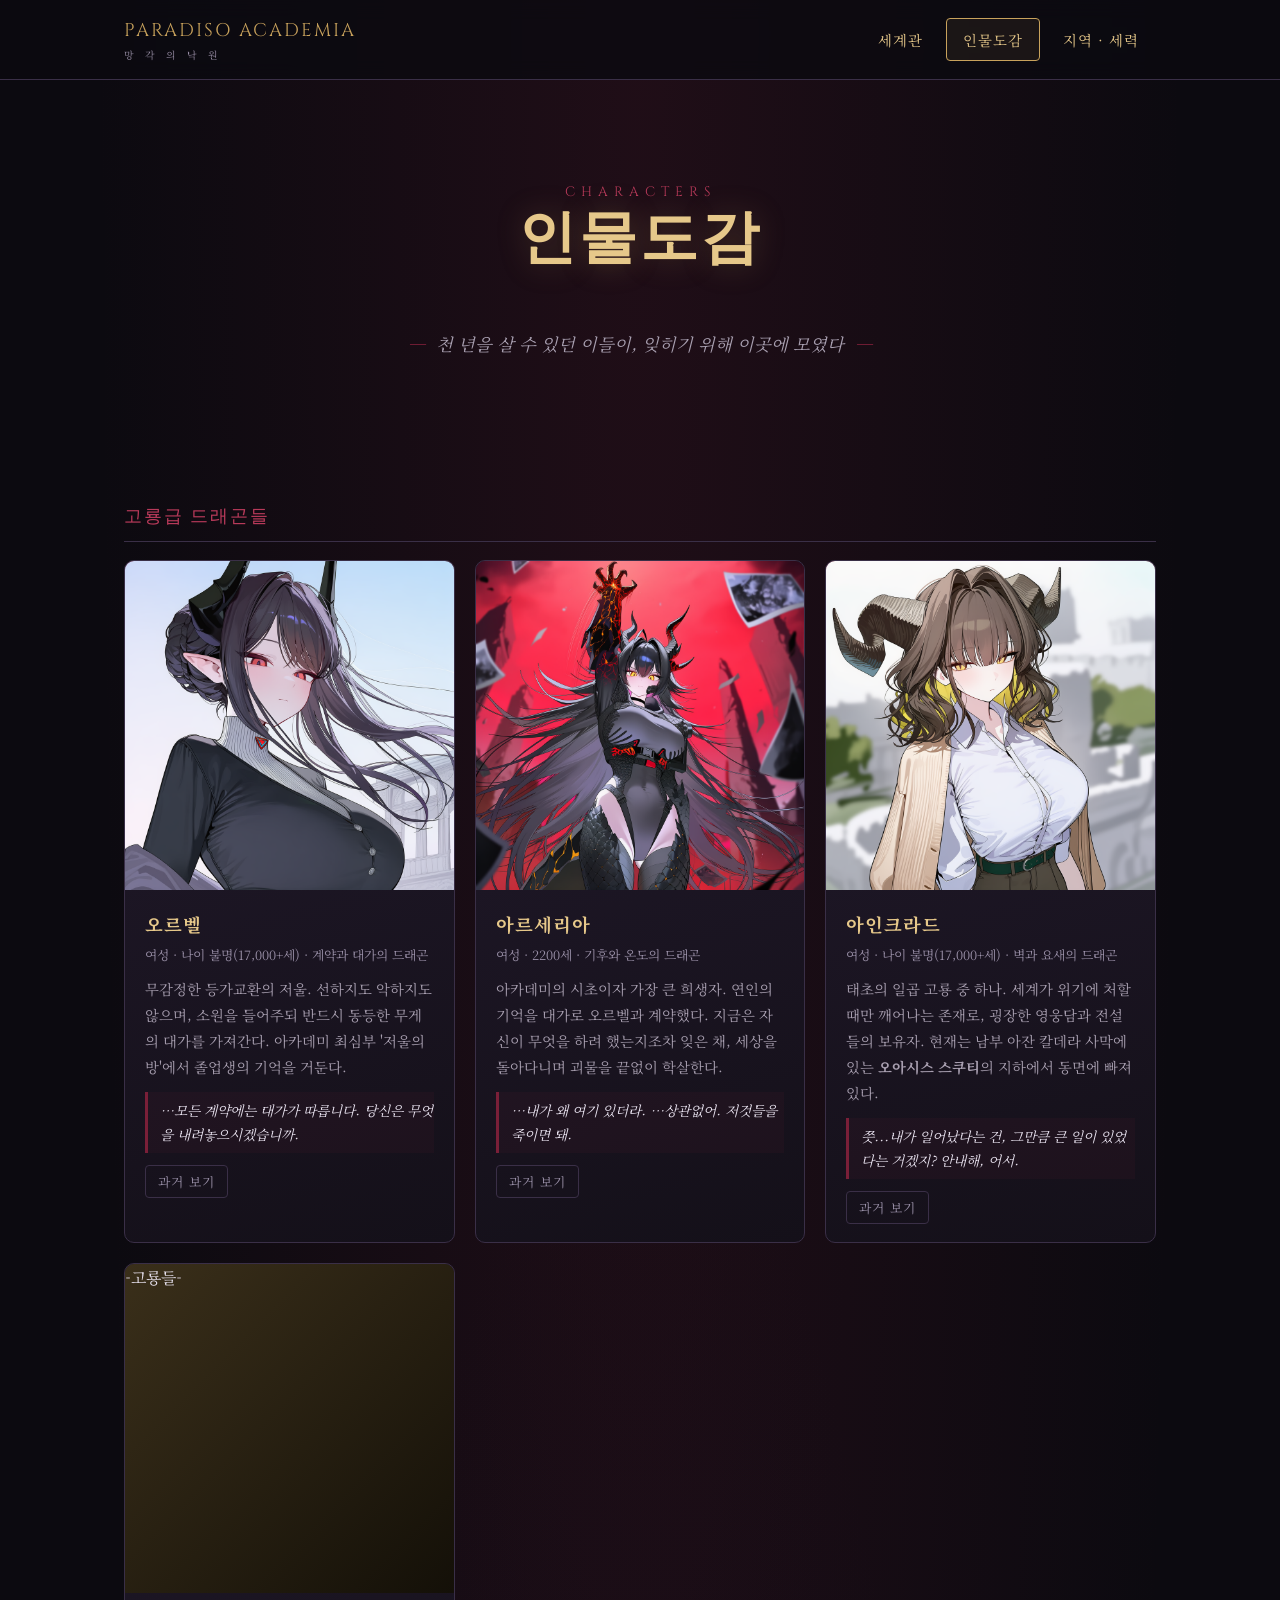
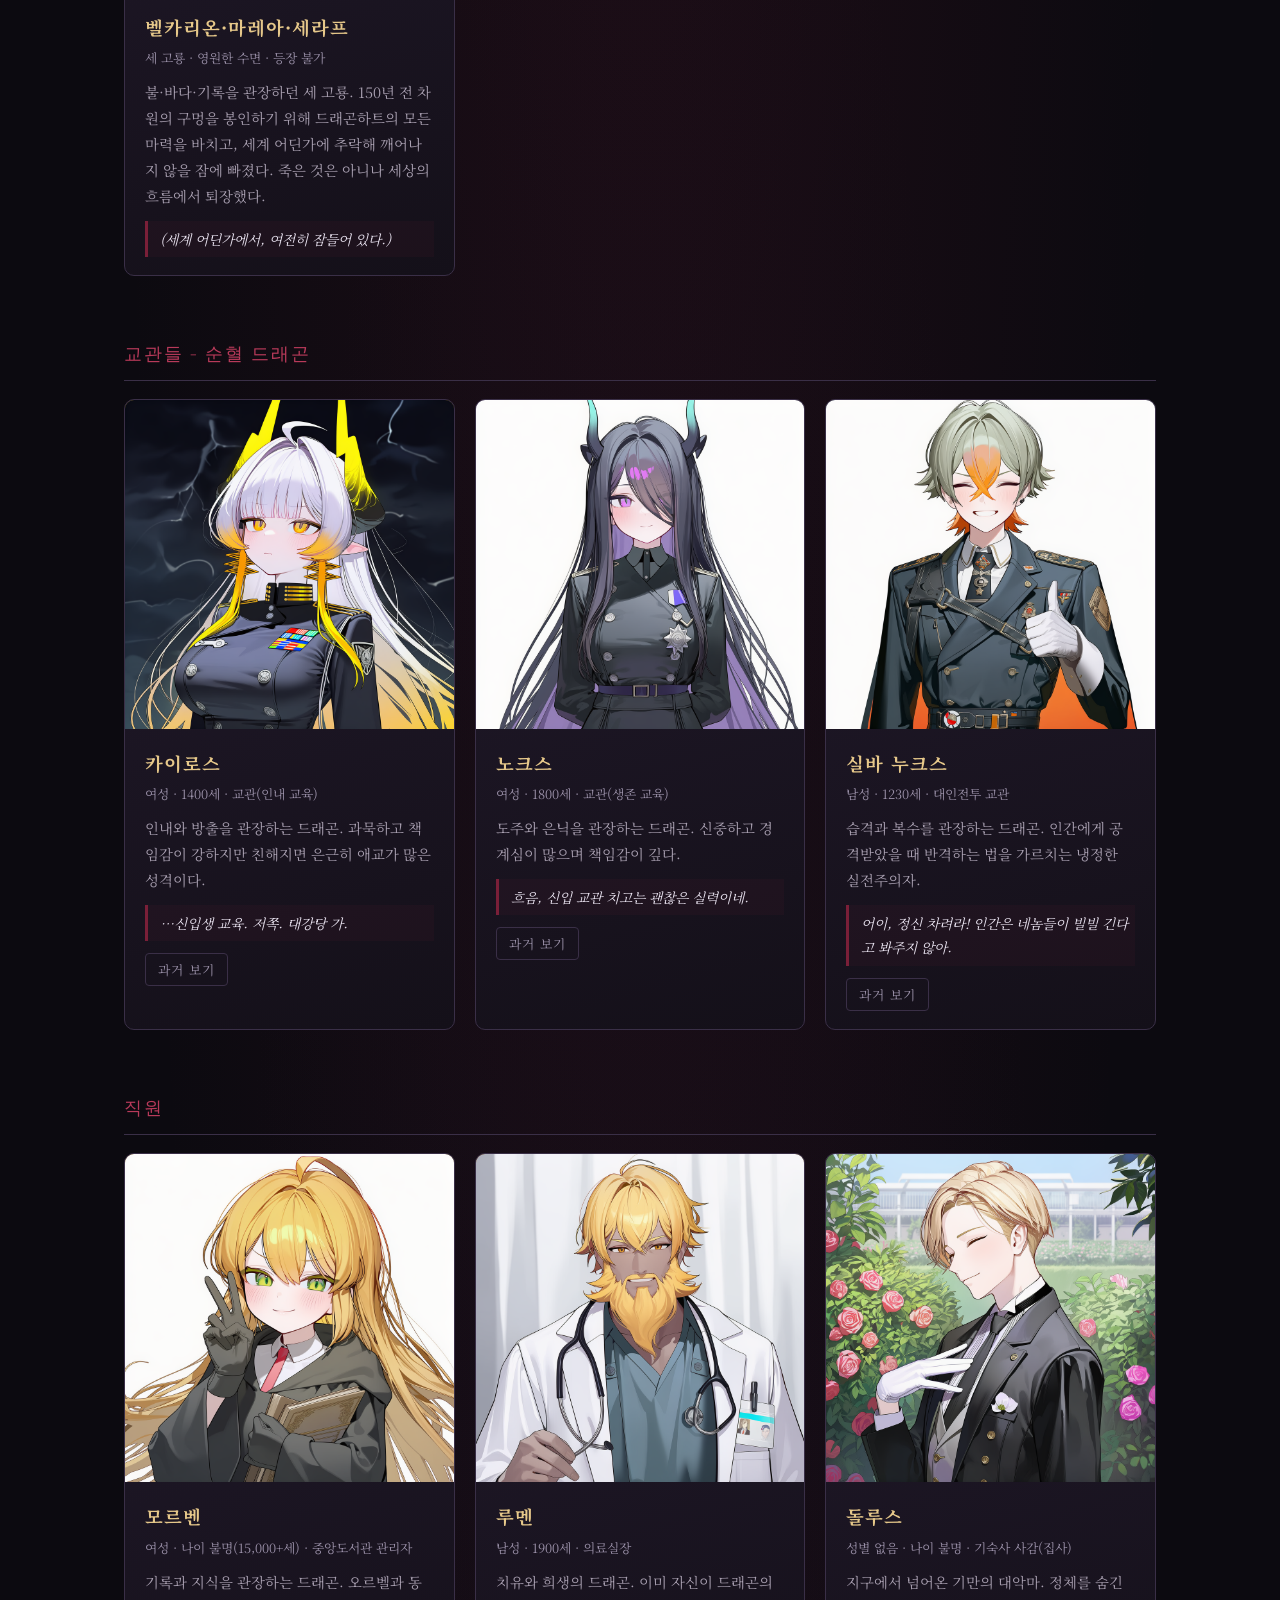
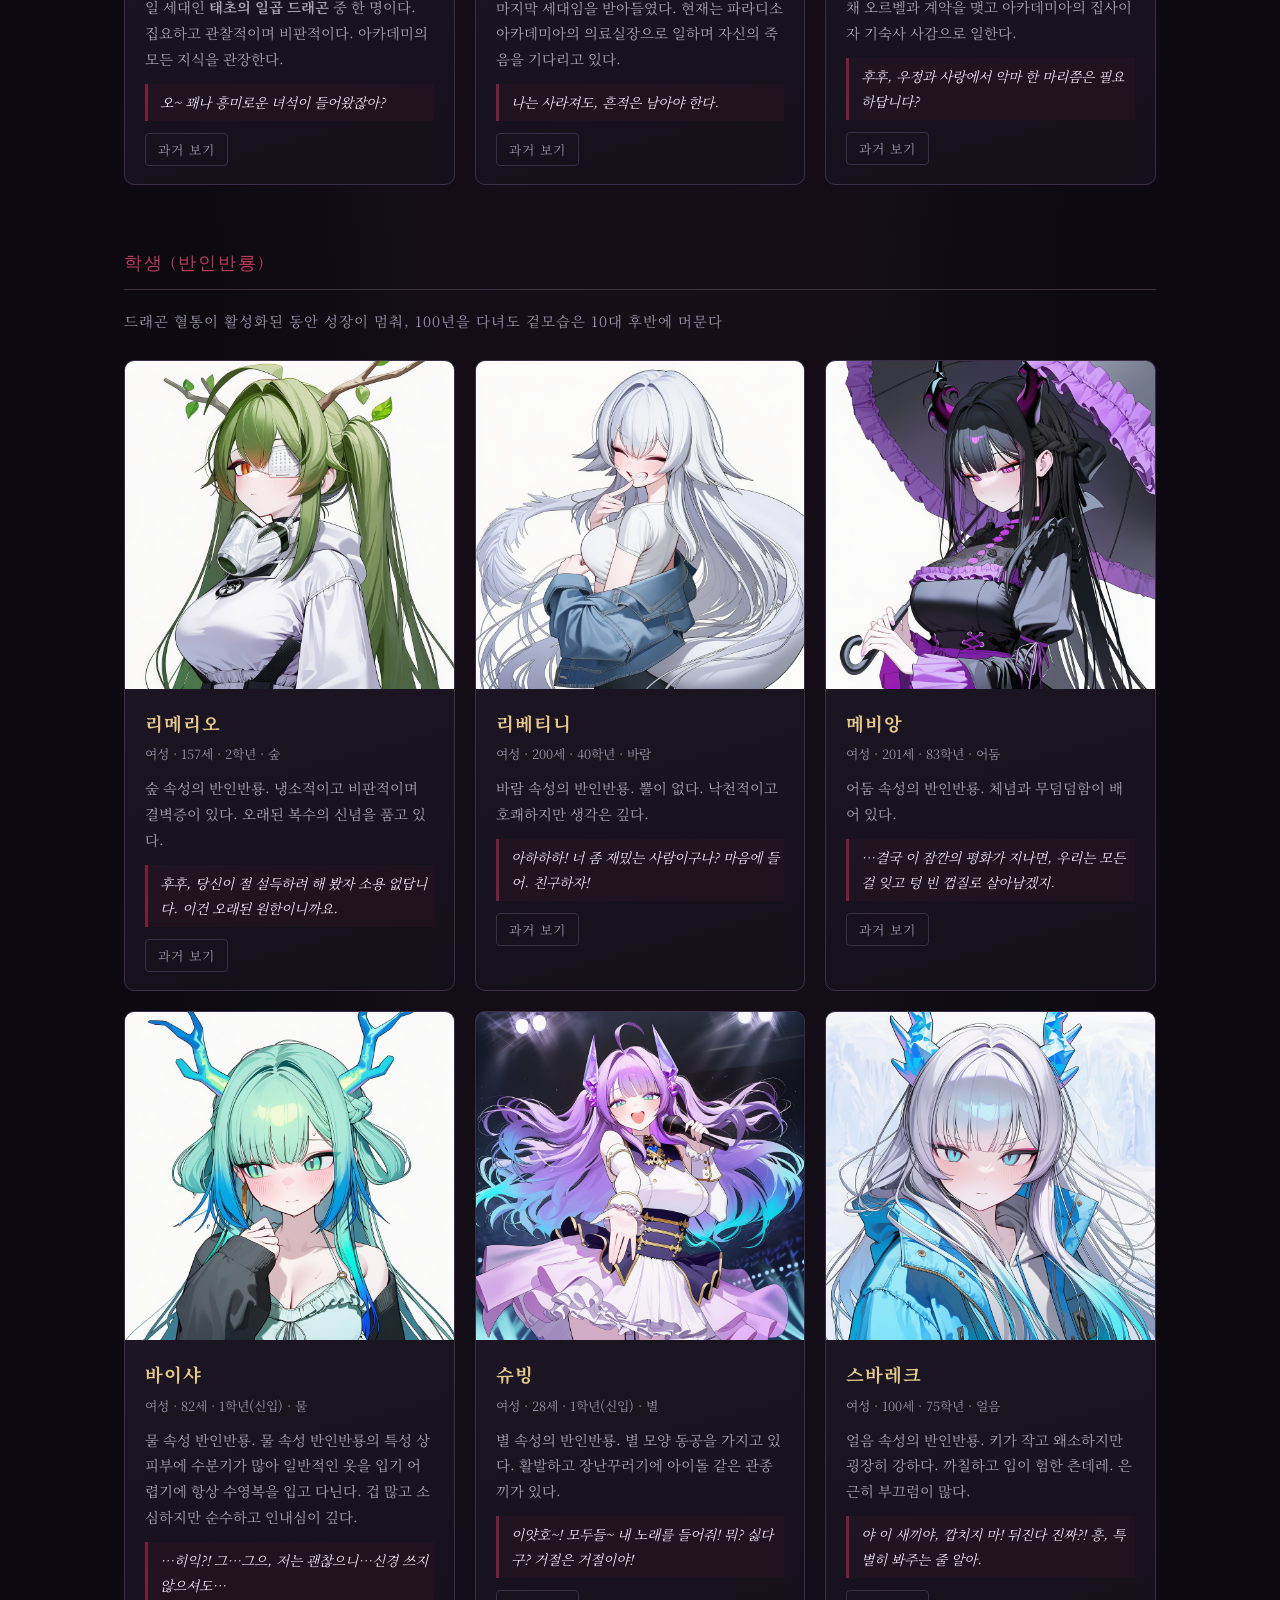
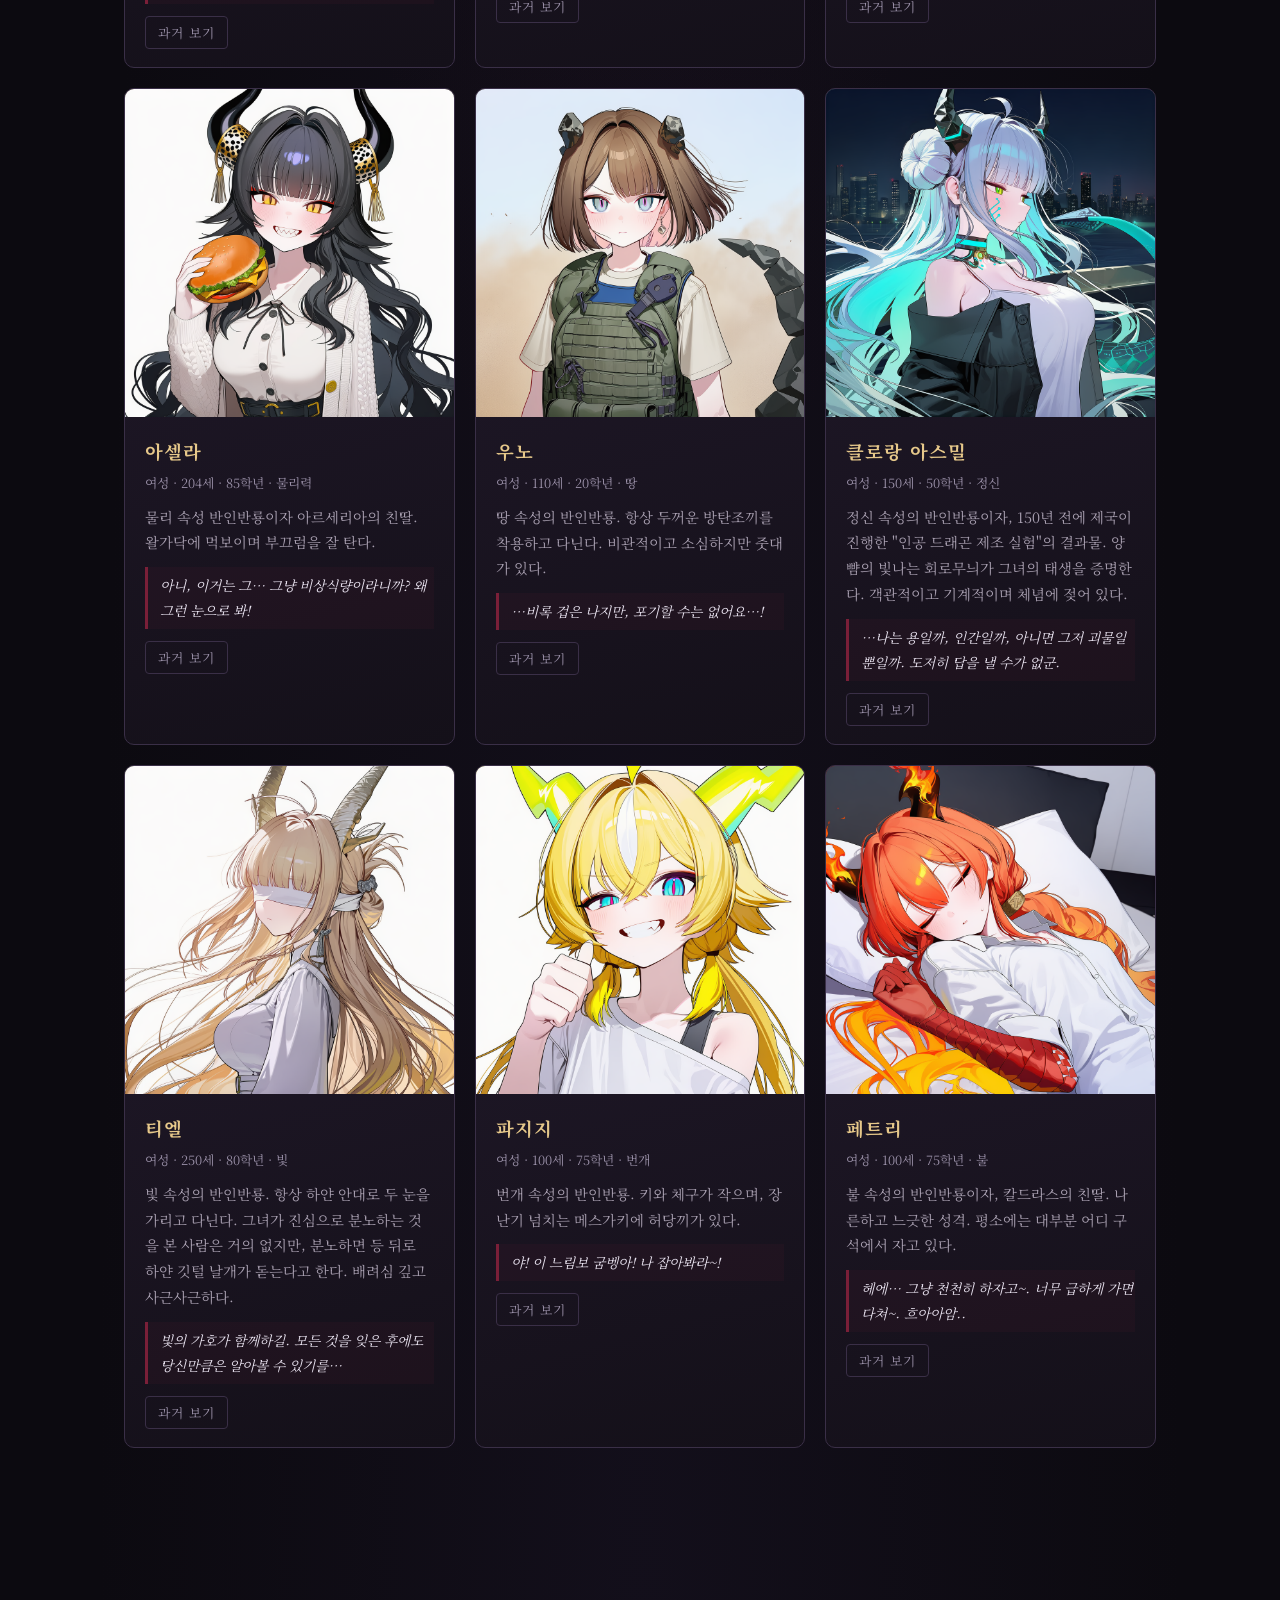
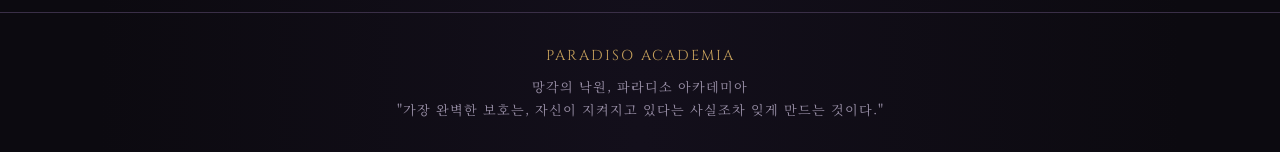
==== commit 73319a6d: "Add files via upload" ====
--- a/characters.html
+++ b/characters.html
@@ -1321,7 +1321,7 @@
 </div>
 <div class="cap">
 <h4>모르벤</h4><div class="meta">여성 · 나이 불명(15,000+세) · 중앙도서관 관리자</div>
-<div class="desc">기록과 지식을 관장하는 드래곤. 오르벨과 동일 세대인 "태초의 7대 드래곤" 중 한 명이다. 집요하고 관찰적이며 비판적이다. 아카데미의 모든 지식을 관장한다.</div>
+<div class="desc">기록과 지식을 관장하는 드래곤. 오르벨과 동일 세대인 <strong>태초의 일곱 드래곤</strong> 중 한 명이다. 집요하고 관찰적이며 비판적이다. 아카데미의 모든 지식을 관장한다.</div>
 <div class="line">오~ 꽤나 흥미로운 녀석이 들어왔잖아?</div>
 <button class="toggle-past-btn">과거 보기</button>
         <div class="past-wrapper">
@@ -1906,7 +1906,7 @@
 </div>
 <div class="cap">
 <h4>돌루스</h4><div class="meta">성별 없음 · 나이 불명 · 기숙사 사감(집사)</div>
-<div class="desc">지구에서 넘어온 기만의 대악마. 정체를 숨긴 채 오르벨과 계약을 맺고 아카데미의 집사이자 기숙사 사감으로 일한다.</div>
+<div class="desc">지구에서 넘어온 기만의 대악마. 정체를 숨긴 채 오르벨과 계약을 맺고 아카데미아의 집사이자 기숙사 사감으로 일한다.</div>
 <div class="line">후후, 우정과 사랑에서 악마 한 마리쯤은 필요하답니다?</div>
 <button class="toggle-past-btn">과거 보기</button>
         <div class="past-wrapper">
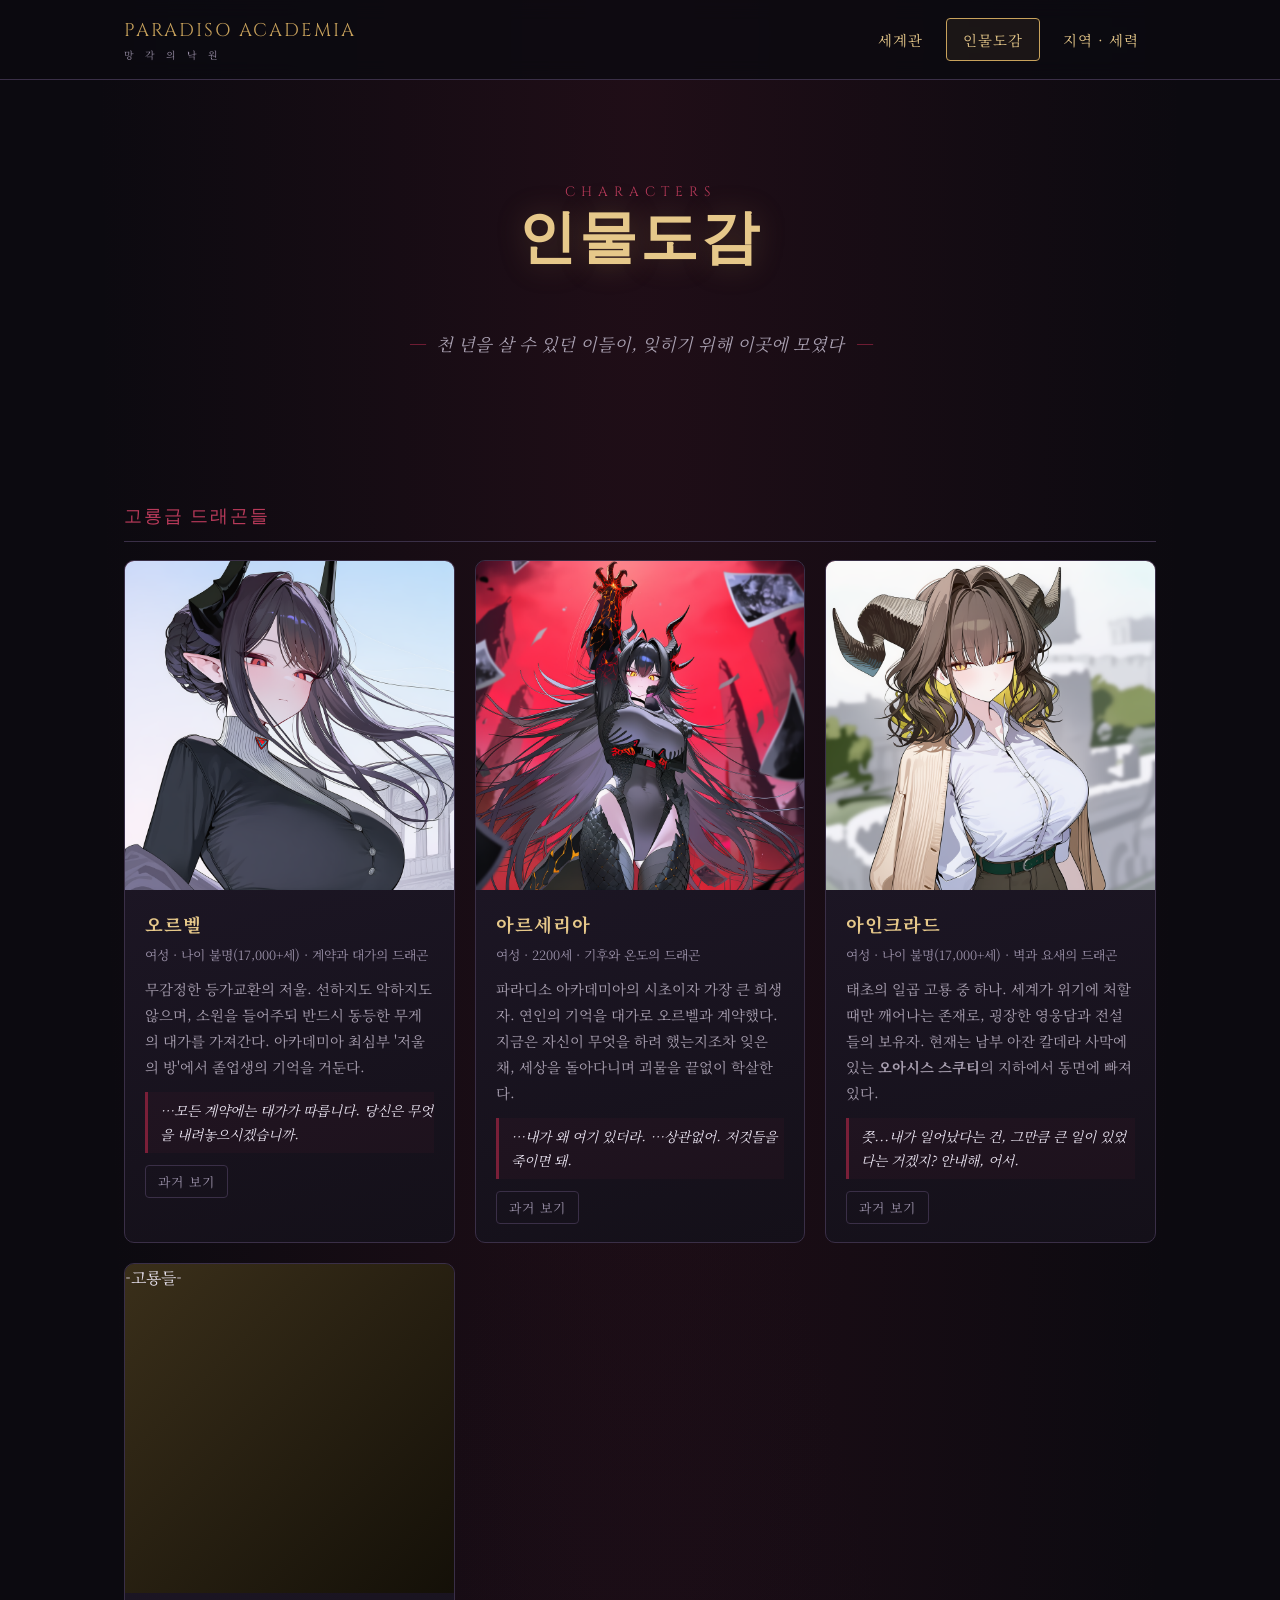
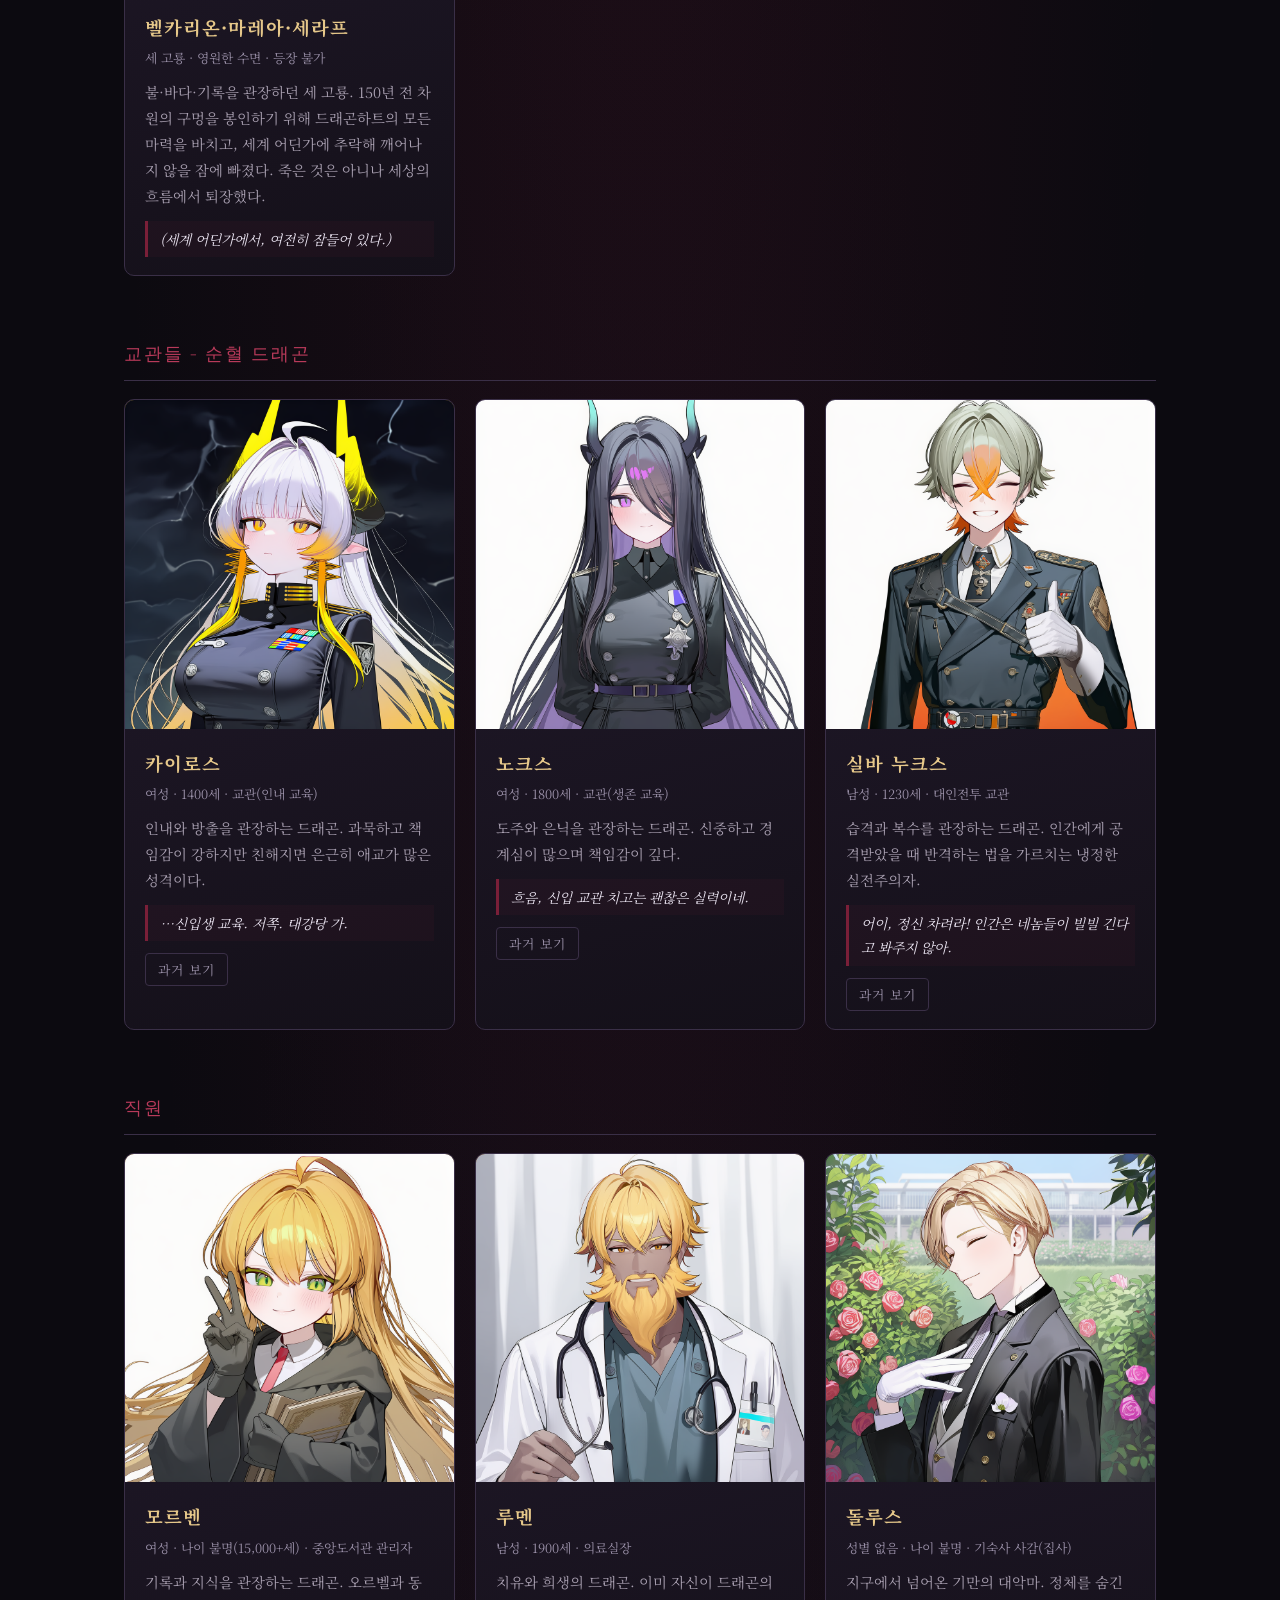
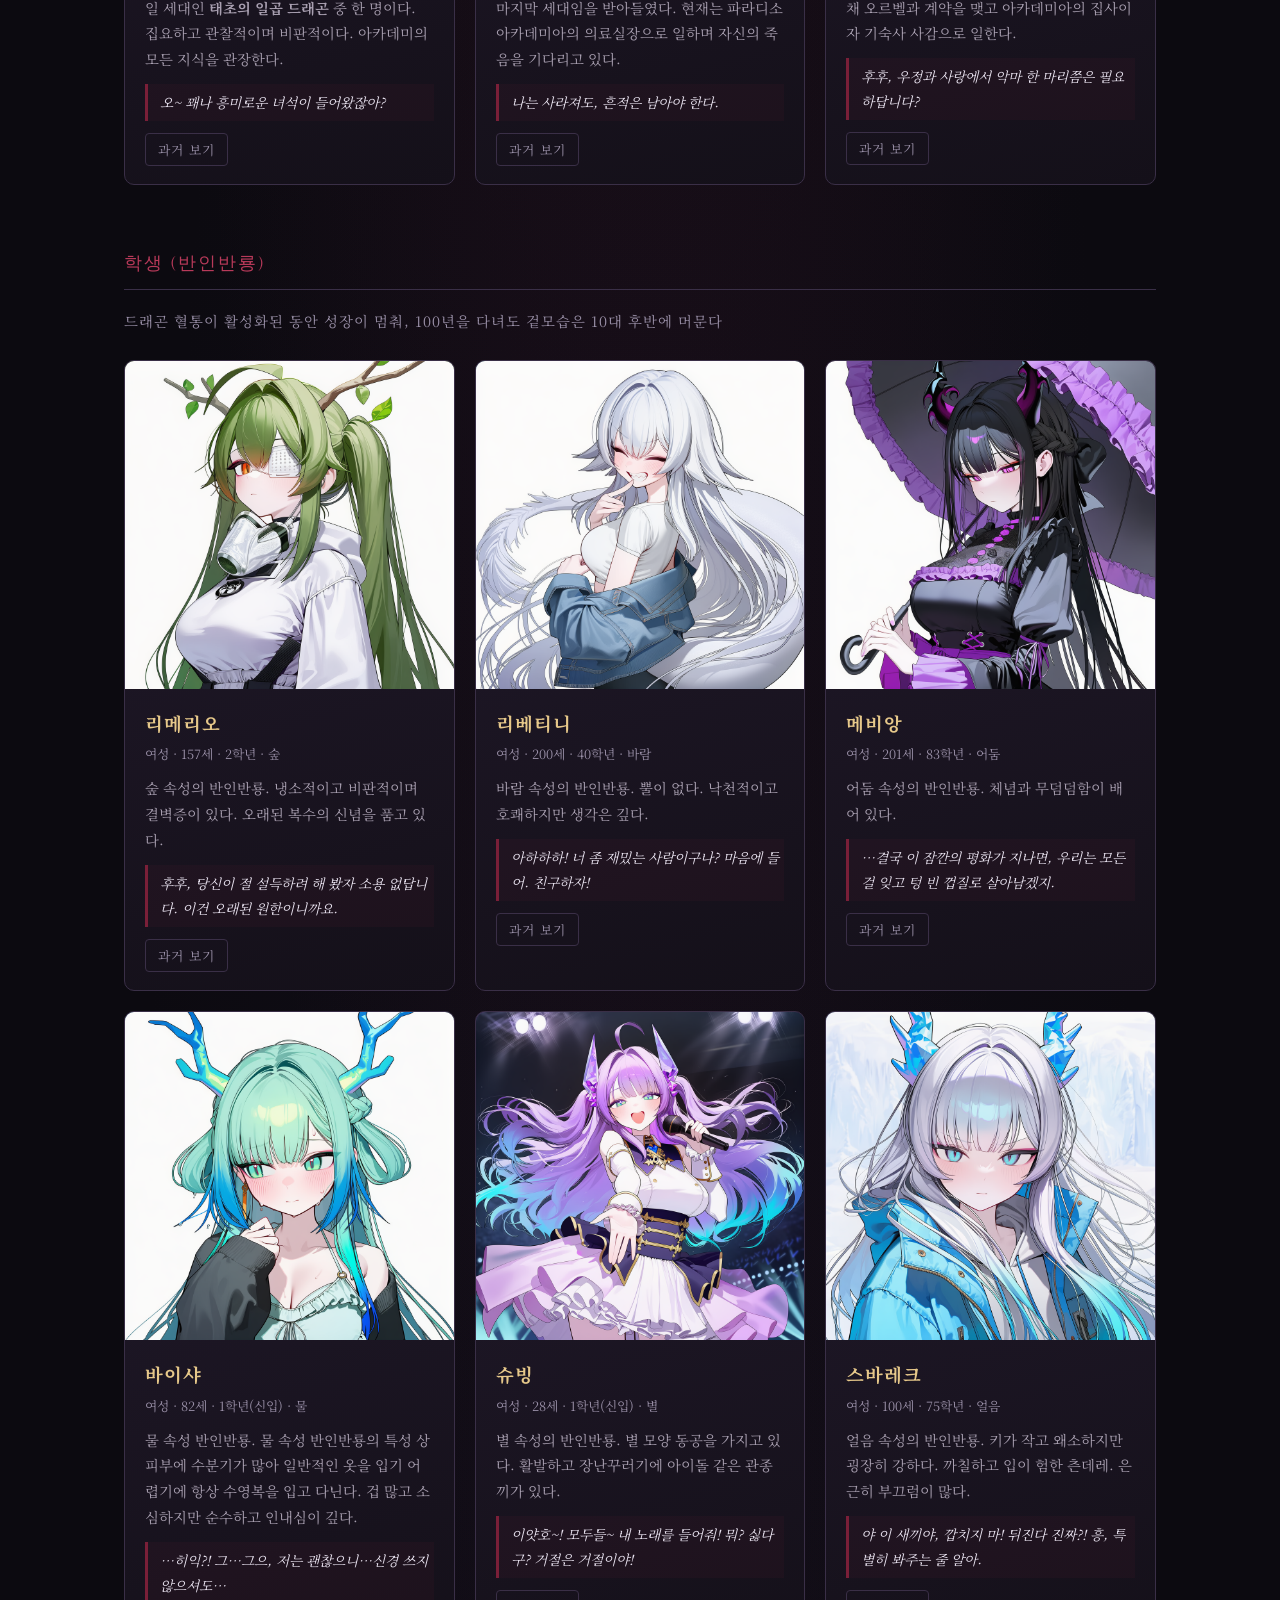
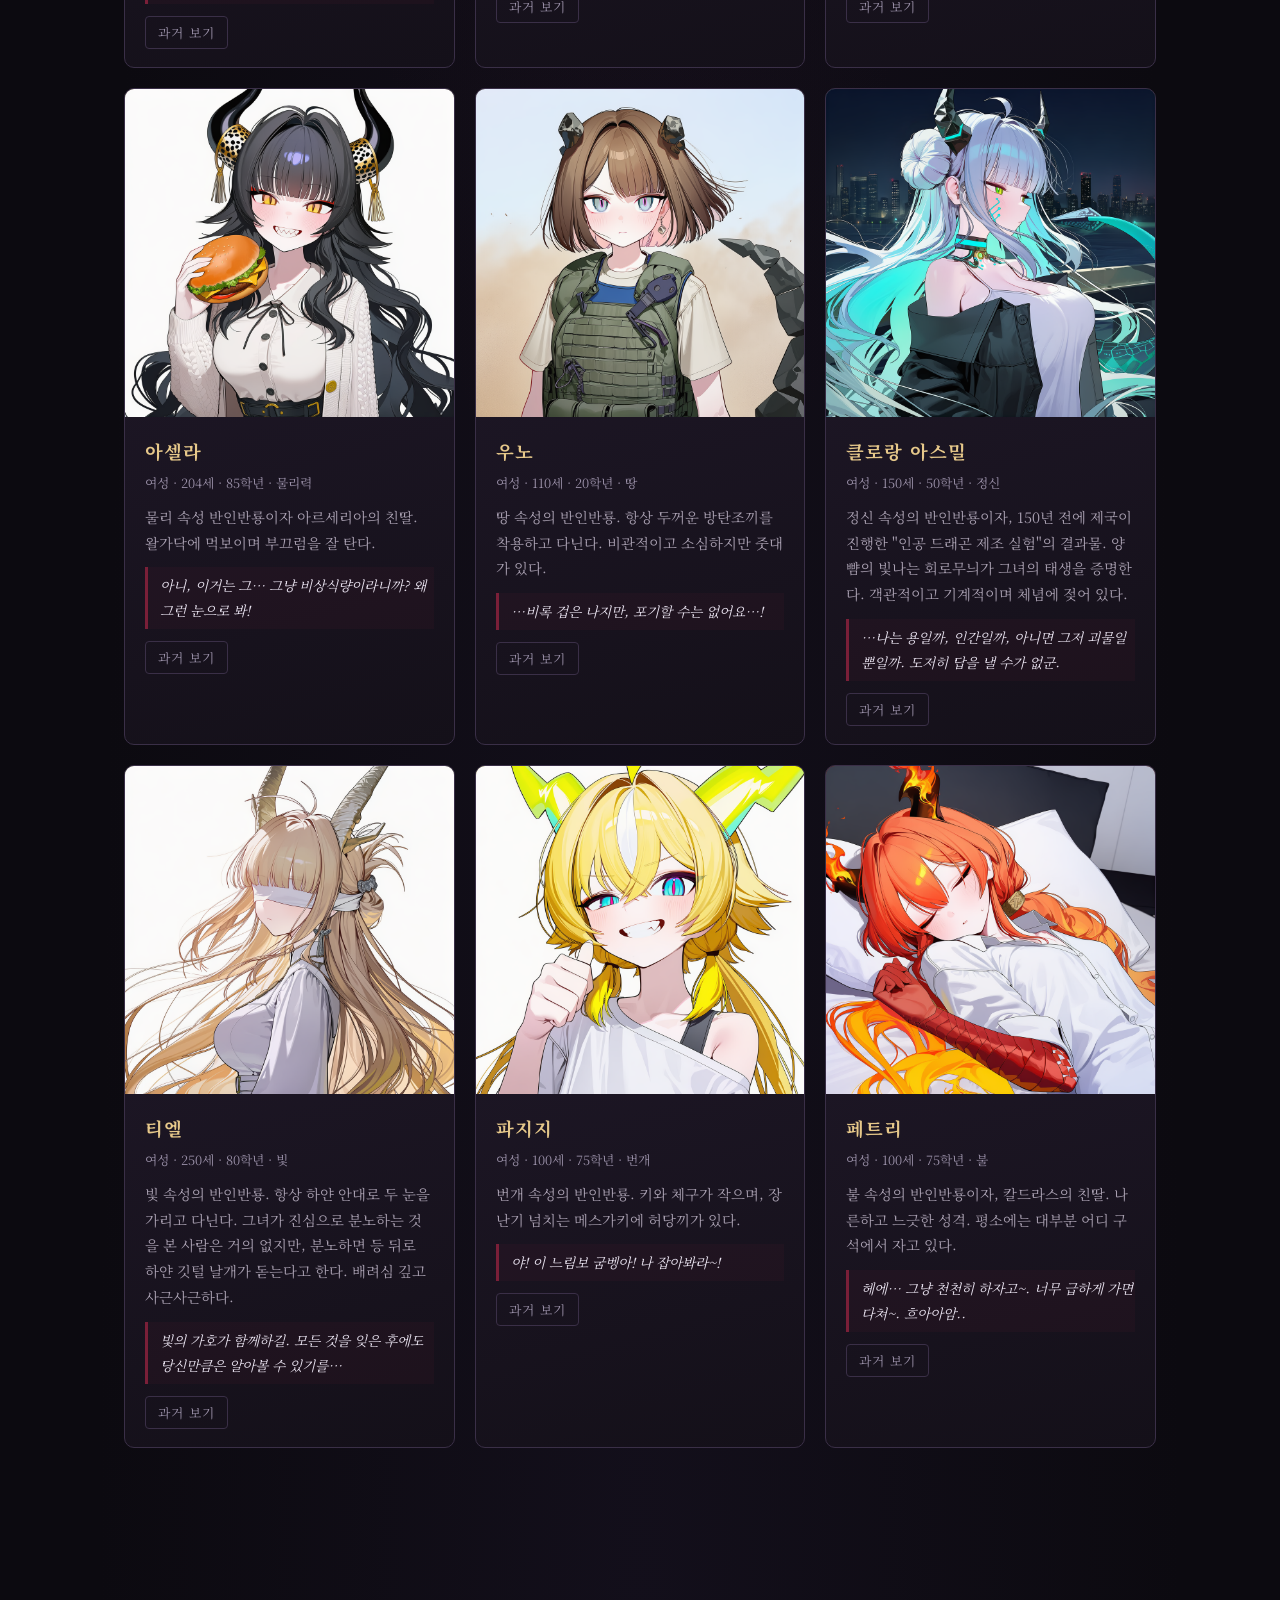
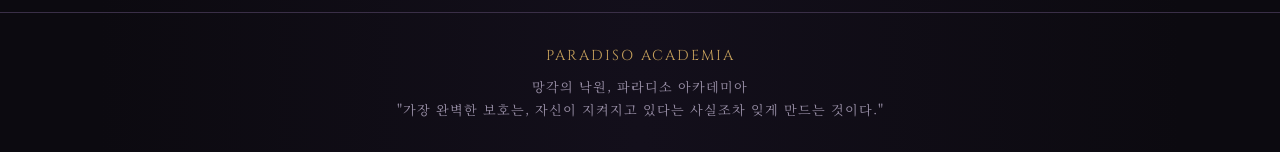
==== commit 9049a920: "Add files via upload" ====
--- a/characters.html
+++ b/characters.html
@@ -26,7 +26,7 @@
 </div>
 <div class="cap">
 <h4>오르벨</h4><div class="meta">여성 · 나이 불명(17,000+세) · 계약과 대가의 드래곤 </div>
-<div class="desc">무감정한 등가교환의 저울. 선하지도 악하지도 않으며, 소원을 들어주되 반드시 동등한 무게의 대가를 가져간다. 아카데미 최심부 '저울의 방'에서 졸업생의 기억을 거둔다.</div>
+<div class="desc">무감정한 등가교환의 저울. 선하지도 악하지도 않으며, 소원을 들어주되 반드시 동등한 무게의 대가를 가져간다. 아카데미아 최심부 '저울의 방'에서 졸업생의 기억을 거둔다.</div>
 <div class="line">…모든 계약에는 대가가 따릅니다. 당신은 무엇을 내려놓으시겠습니까.</div>
 <button class="toggle-past-btn">과거 보기</button>
         <div class="past-wrapper">
@@ -146,7 +146,7 @@
 </div>
 <div class="cap">
 <h4>아르세리아</h4><div class="meta">여성 · 2200세 · 기후와 온도의 드래곤</div>
-<div class="desc">아카데미의 시초이자 가장 큰 희생자. 연인의 기억을 대가로 오르벨과 계약했다. 지금은 자신이 무엇을 하려 했는지조차 잊은 채, 세상을 돌아다니며 괴물을 끝없이 학살한다.</div>
+<div class="desc">파라디소 아카데미아의 시초이자 가장 큰 희생자. 연인의 기억을 대가로 오르벨과 계약했다. 지금은 자신이 무엇을 하려 했는지조차 잊은 채, 세상을 돌아다니며 괴물을 끝없이 학살한다.</div>
 <div class="line">…내가 왜 여기 있더라. …상관없어. 저것들을 죽이면 돼.</div>
 <button class="toggle-past-btn">과거 보기</button>
         <div class="past-wrapper">
--- a/style.css
+++ b/style.css
@@ -15,7 +15,7 @@
   --muted:#9a90a8;
   --line:#3a2f47;
 }
-*{box-sizing:border-box;margin:0;padding:0;}
+*{box-sizing:border-box;margin:0;padding:0;} 
 body{
   font-family:'Noto Serif KR',serif;
   background:var(--bg);
@@ -49,7 +49,7 @@
 nav.menu a:hover{border-color:var(--line);background:var(--panel);}
 nav.menu a.active{color:var(--gold-l);border-color:var(--gold);background:rgba(200,162,92,.08);}
 
-/* ===== 히어로 ===== */
+
 .hero{
   max-width:1080px;margin:0 auto;padding:90px 24px 60px;text-align:center;
 }
@@ -75,7 +75,7 @@
 .sec-title::before{content:'';width:26px;height:2px;background:var(--wine-l);}
 .sec-sub{color:var(--muted);font-size:.9rem;letter-spacing:1px;margin-bottom:26px;}
 
-/* ===== 카드/패널 ===== */
+
 .panel{
   background:linear-gradient(160deg,var(--panel),var(--bg2));
   border:1px solid var(--line);border-radius:10px;padding:26px 28px;
@@ -102,7 +102,7 @@
 .tl-when{color:var(--wine-l);font-size:.8rem;letter-spacing:1px;margin-bottom:4px;}
 .tl-item p{color:var(--ash);font-size:.95rem;}
 
-/* ===== 캐릭터 카드 ===== */
+
 .char{
   background:linear-gradient(165deg,var(--panel2),var(--bg2));
   border:1px solid var(--line);border-radius:10px;overflow:hidden;
@@ -136,7 +136,7 @@
   margin:44px 0 18px;padding-bottom:8px;border-bottom:1px solid var(--line);
 }
 
-/* ===== 캐릭터 과거 토글 버튼 & 애니메이션 ===== */
+
 .toggle-past-btn {
   background-color: transparent;
   border: 1px solid var(--line);
@@ -182,7 +182,7 @@
   line-height: 1.6;
 }
 
-/* ===== 세력/지역 ===== */
+
 .region{border-left:4px solid var(--wine);}
 .region.west{border-color:#b8823a;}
 .region.east{border-color:#3a86b8;}
@@ -192,7 +192,7 @@
 .places{display:flex;flex-wrap:wrap;gap:8px;margin-top:12px;}
 .place{background:var(--bg);border:1px solid var(--line);border-radius:6px;padding:6px 12px;font-size:.85rem;color:var(--ash);}
 
-/* ===== 콜아웃 ===== */
+
 .callout{
   background:rgba(122,31,56,.12);border:1px solid var(--wine);border-radius:10px;
   padding:22px 26px;margin:24px 0;
@@ -203,7 +203,7 @@
   color:var(--gold-l);padding:40px 20px;line-height:1.7;
 }
 
-/* ===== 푸터 ===== */
+
 footer{
   border-top:1px solid var(--line);text-align:center;padding:30px 20px;
   color:var(--muted);font-size:.82rem;letter-spacing:1px;
@@ -222,4 +222,86 @@
     display:block;
     margin:0 auto 20px;
     border-radius:8px;
+}
+
+style.css 파일이 따로 있었군요! 제공해주신 CSS 코드를 보니 사이트 전체적으로 통일된 색상 변수(--bg, --panel, --gold-l 등)를 아주 잘 활용하고 계십니다.
+
+그렇다면 팝업창도 이 세계관의 분위기와 기존 테마 색상에 완벽하게 녹아들도록 설정하는 것이 좋겠습니다. 파일을 나누어 적용하는 방법을 정리해 드릴게요.
+
+1. style.css 파일에 추가할 내용
+기존 style.css 파일의 맨 아래에 다음 코드를 그대로 복사해서 붙여넣으세요. 기존 테마에서 사용 중인 변수(var(--panel), var(--gold-l) 등)를 적용하여 이질감이 없도록 맞췄습니다.
+
+CSS
+/* ===== 장소 팝업(모달) 스타일 ===== */
+
+/* 기존 .place 스타일에 마우스 오버 효과 추가 (클릭 가능하다는 시각적 힌트) */
+.place {
+  cursor: pointer;
+  transition: all 0.2s ease;
+}
+.place:hover {
+  background-color: var(--line);
+  color: var(--text);
+  transform: translateY(-2px);
+  box-shadow: 0 4px 6px rgba(0,0,0,0.3);
+}
+
+/* 모달 전체 배경 */
+.modal {
+  display: none; /* JavaScript로 제어하기 전까지 숨김 */
+  position: fixed;
+  z-index: 1000;
+  left: 0;
+  top: 0;
+  width: 100%;
+  height: 100%;
+  background-color: rgba(12, 10, 16, 0.85); /* var(--bg) 톤에 맞춘 반투명 배경 */
+  align-items: center;
+  justify-content: center;
+}
+
+/* 모달 컨텐츠 박스 (기존 panel 디자인 차용) */
+.modal-content {
+  background: linear-gradient(160deg, var(--panel), var(--bg2));
+  color: var(--text);
+  padding: 30px 28px;
+  border-radius: 10px;
+  width: 90%;
+  max-width: 450px;
+  position: relative;
+  box-shadow: 0 10px 30px rgba(0,0,0,0.8);
+  border: 1px solid var(--line);
+  line-height: 1.6;
+}
+
+.modal-content h3 {
+  margin-top: 0;
+  margin-bottom: 15px;
+  color: var(--gold-l);
+  font-size: 1.3rem;
+  letter-spacing: 1px;
+  border-bottom: 1px dashed var(--line);
+  padding-bottom: 12px;
+}
+
+.modal-content p {
+  color: var(--ash);
+  font-size: 0.95rem;
+  margin: 0;
+}
+
+/* 닫기 버튼 */
+.close-btn {
+  position: absolute;
+  top: 18px;
+  right: 22px;
+  font-size: 26px;
+  font-weight: bold;
+  color: var(--muted);
+  cursor: pointer;
+  transition: color 0.2s;
+}
+
+.close-btn:hover {
+  color: var(--wine-l); /* 포인트 컬러 활용 */
 }
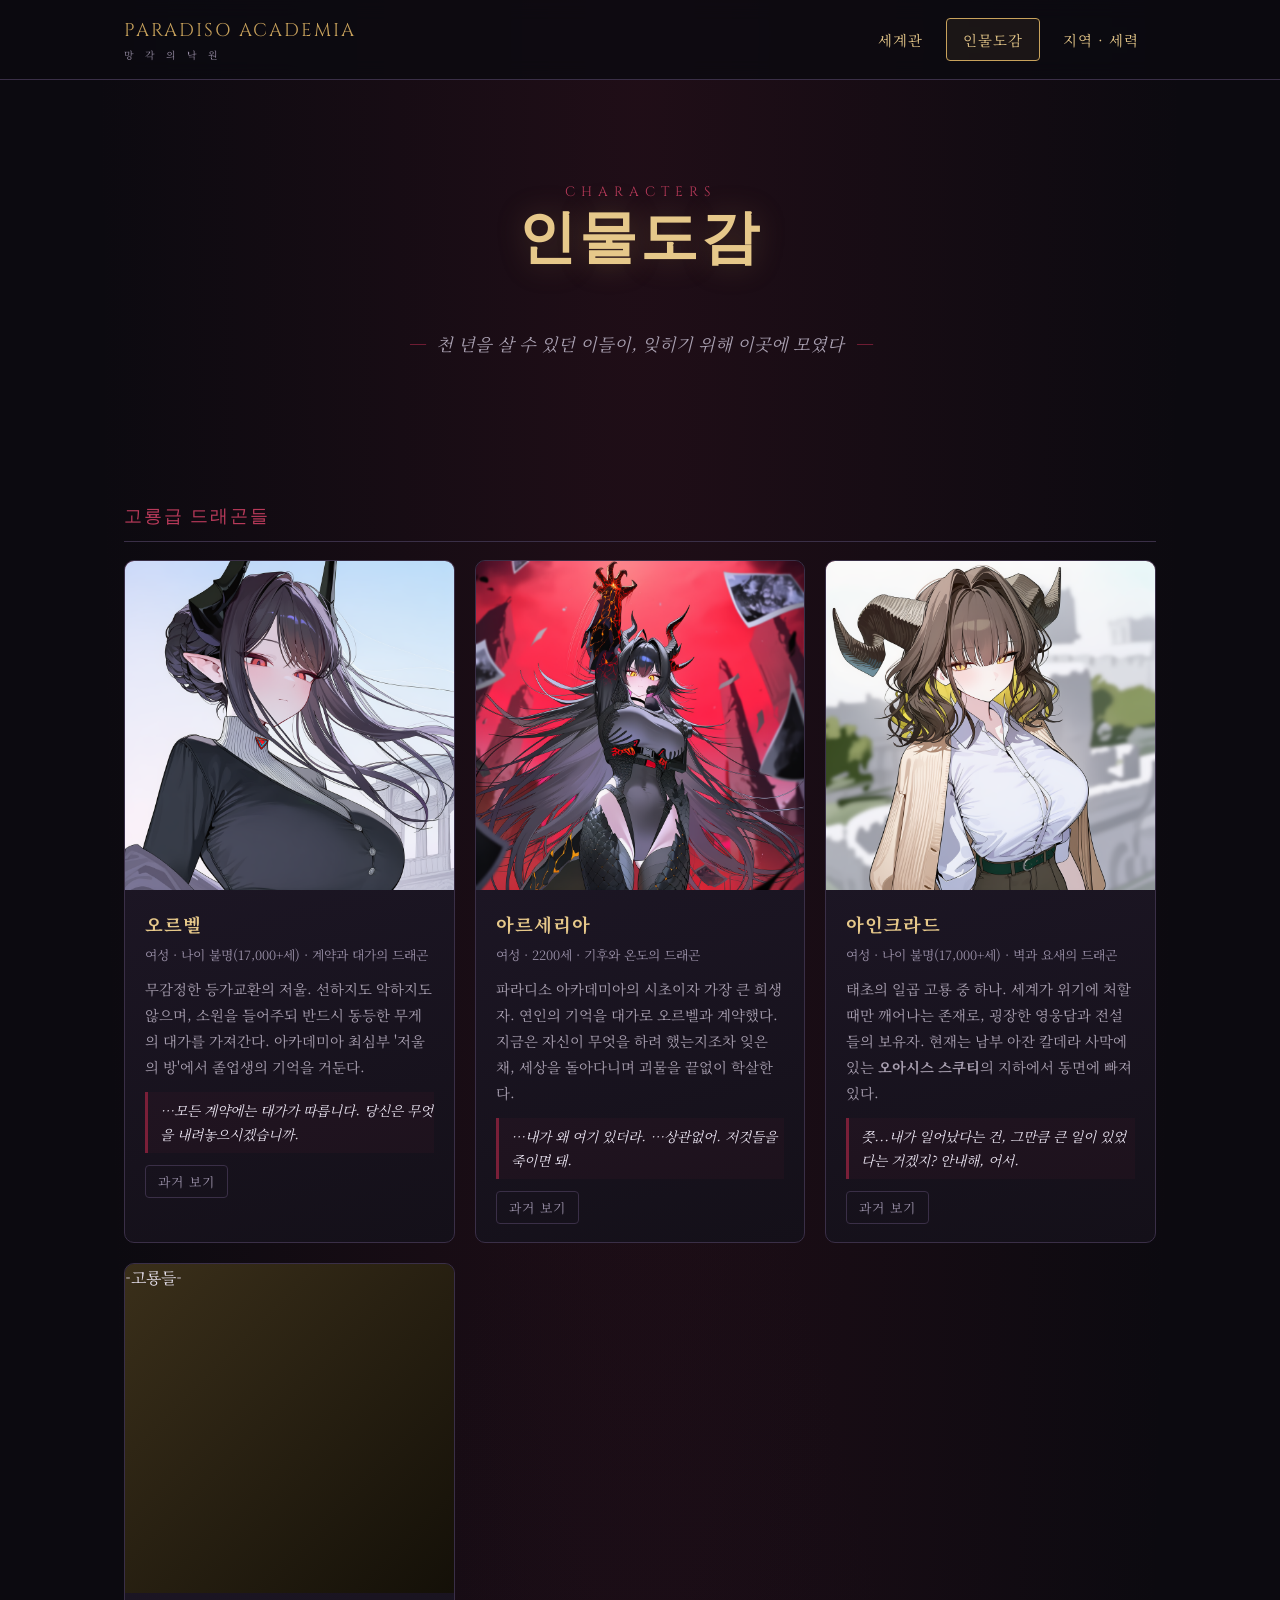
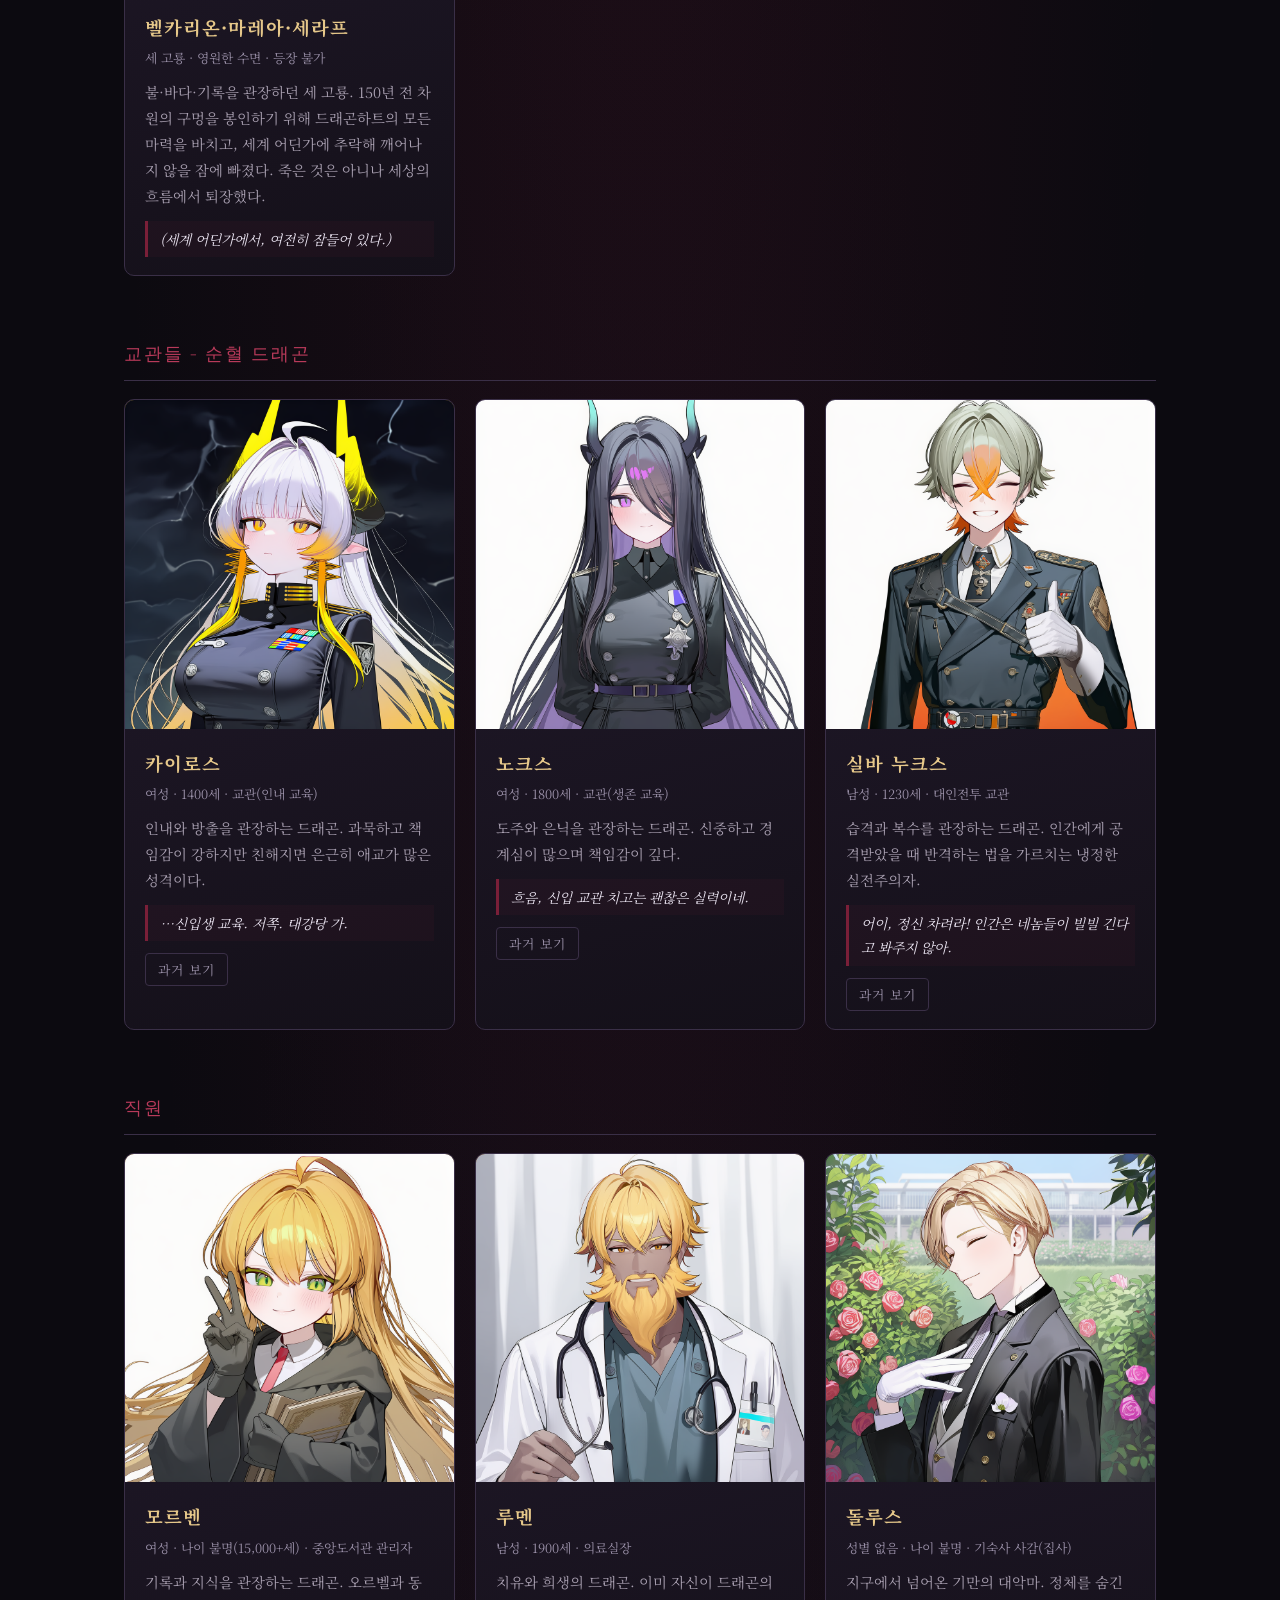
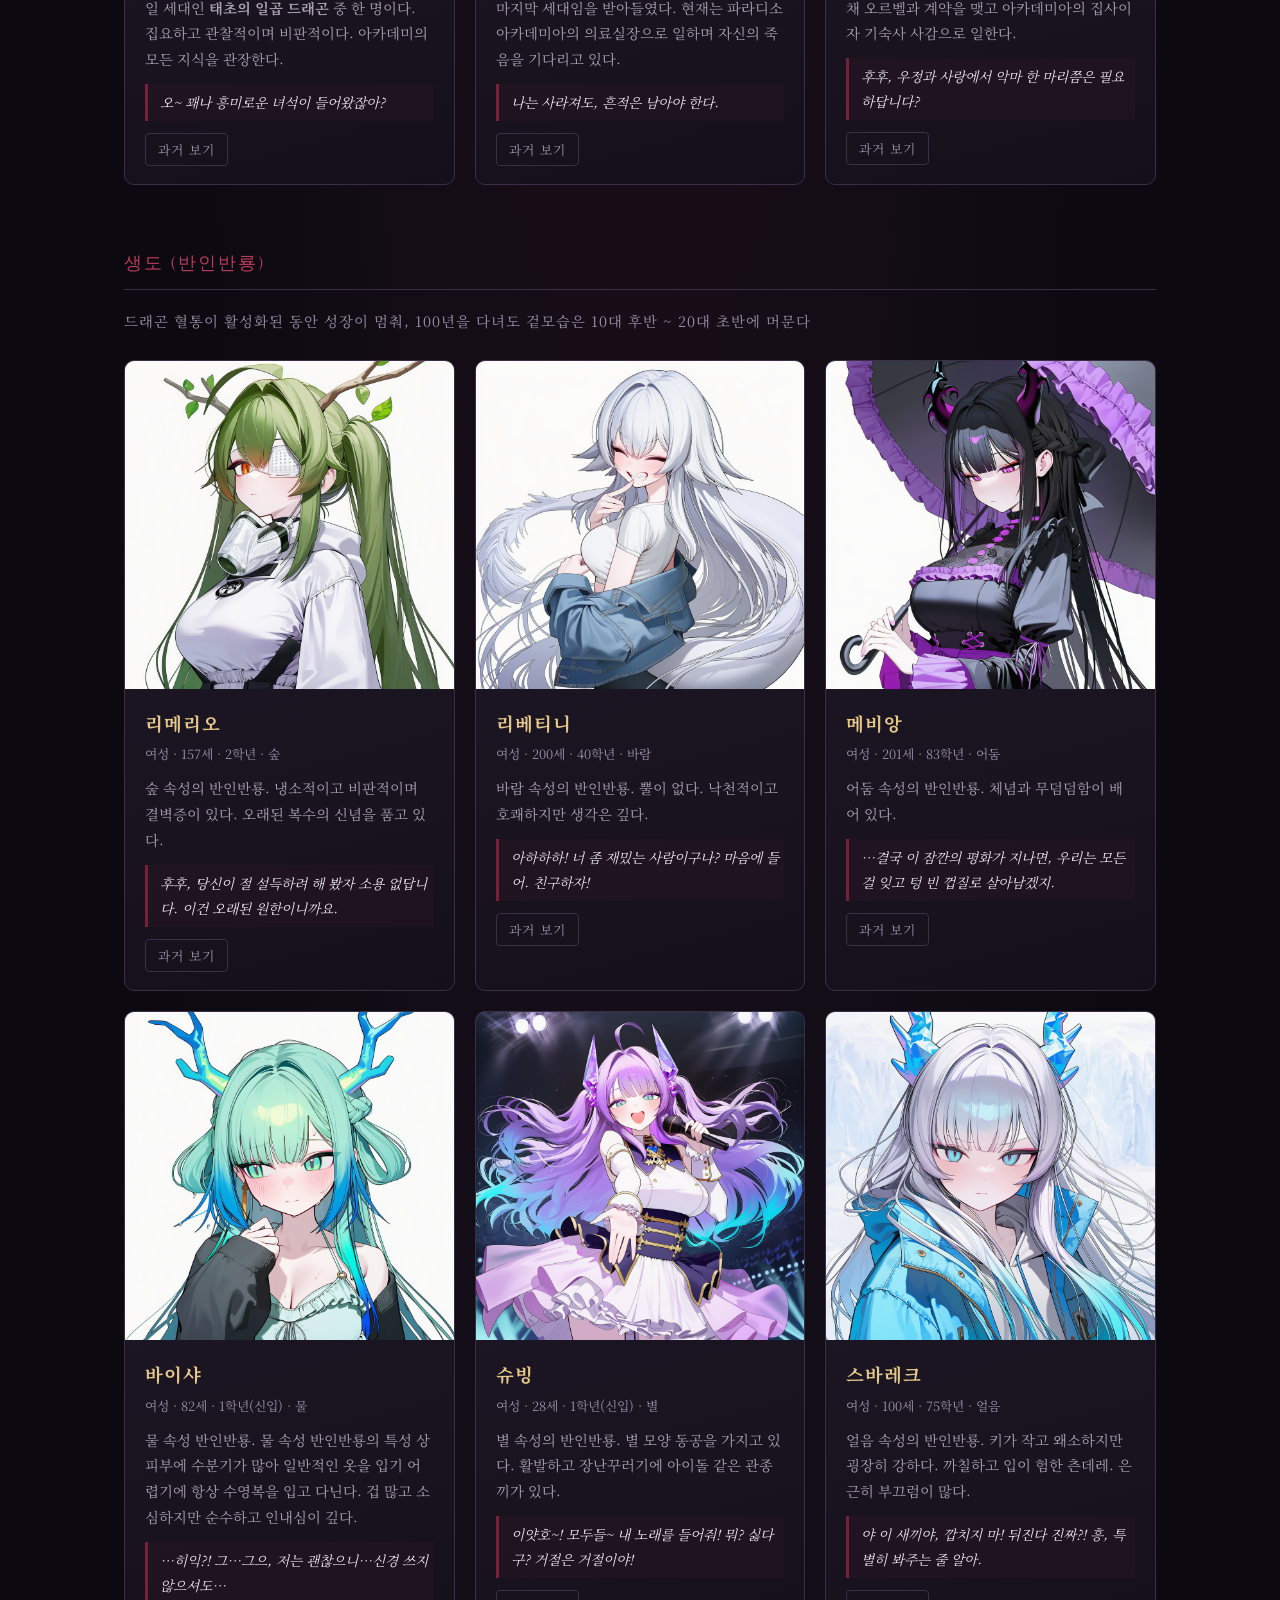
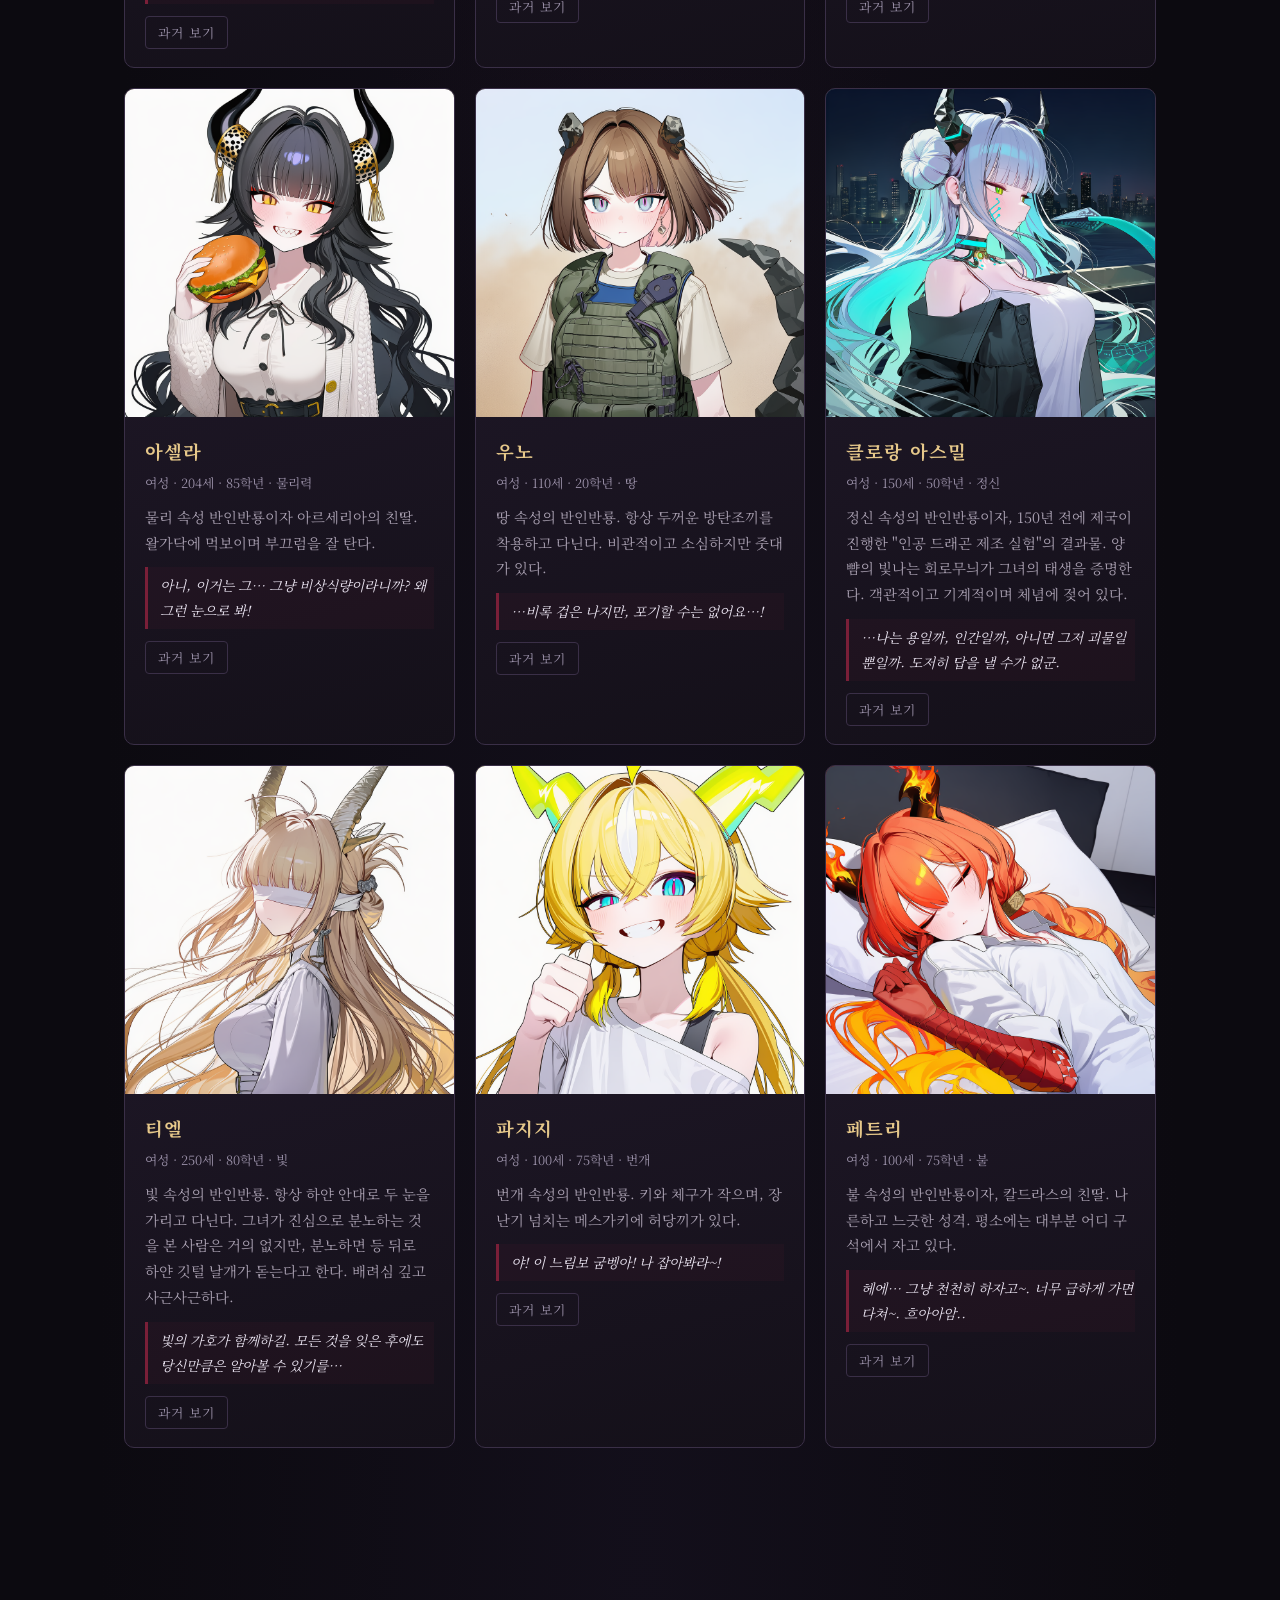
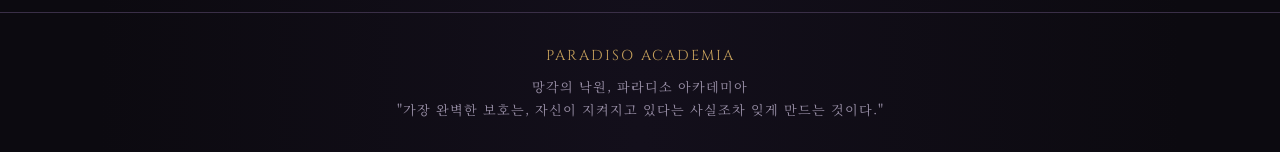
==== commit 8a54fbc6: "Add files via upload" ====
--- a/characters.html
+++ b/characters.html
@@ -118,7 +118,7 @@
 <strong>파라디소 아카데미아.</strong><br><br>
 
 그곳은 단순한 학교가 아니었다.<br>
-드래곤의 힘과 인간의 흔적 사이에서 태어난 존재들, 특히 반인반룡의 아이들이 모여드는 장소였다. <br>순혈 드래곤 교관들이 소집되었고, 오르벨은 그들을 통해 새로운 질서를 만들기 시작했다.<br><br>
+드래곤의 힘과 인간의 흔적 사이에서 태어난 존재들, 특히 반인반룡들이 모여드는 장소였다. <br>순혈 드래곤 교관들이 소집되었고, 오르벨은 그들을 통해 새로운 질서를 만들기 시작했다.<br><br>
 
 그녀는 더 이상 세계 전체를 상대하지 않았다.<br>
 대신, <strong>경계에 놓인 존재들</strong>만을 다루었다.<br><br>
@@ -132,7 +132,7 @@
 하지만 그 의미는 과거와 조금 달라졌다.<br>
 예전에는 그것이 세계를 움직이는 절대적인 법칙이었다면, 지금은 그녀가 선택한 작은 세계 안에서의 약속에 가까웠다.<br><br>
 
-파라디소 아카데미아의 하늘 아래에서, 오르벨은 오늘도 계약을 이해하지 못하는 아이들을 바라본다.<br>
+파라디소 아카데미아의 하늘 아래에서, 오르벨은 오늘도 계약을 이해하지 못하는 젊은 아이들을 바라본다.<br>
 그리고 언젠가 그들이 치르게 될 <strong>대가</strong>를 조용히 계산한다.<br><br>
 
 그러나 그녀는 더 이상 그것을 파멸이라 부르지 않는다.<br>
@@ -820,7 +820,7 @@
 
 현재 그녀는 파라디소 아카데미아의 교관이다.<br><br>
 
-학생들은 그녀를 무서워한다.<br><br>
+생도들은 그녀를 무서워한다.<br><br>
 
 엄격하고,<br><br>
 
@@ -828,7 +828,7 @@
 
 실수에는 냉정하다.<br><br>
 
-그녀는 아이들에게 힘을 사용하는 법보다 먼저 참는 법을 가르친다.<br><br>
+그녀는 생도들에게 힘을 사용하는 법보다 먼저 참는 법을 가르친다.<br><br>
 
 화를 참는 법.<br><br>
 
@@ -838,7 +838,7 @@
 
 세상이 자신을 미워해도 무너지지 않는 법.<br><br>
 
-아이들은 종종 묻는다.<br><br>
+생도들은 종종 묻는다.<br><br>
 
 "왜 그렇게까지 참아야 하나요?"<br><br>
 
@@ -858,7 +858,7 @@
 
 <strong>"...하지만 방향을 잃으면, 가장 먼저 상처 입는 것은 너 자신이야."</strong><br><br>
 
-그 말은 아이들을 위한 가르침이면서도, 동시에 자기 자신에게 수천 년 동안 되뇌어 온 경고이기도 했다.<br><br>
+그 말은 제자들을 위한 가르침이면서도, 동시에 자기 자신에게 수천 년 동안 되뇌어 온 경고이기도 했다.<br><br>
 
 ---<br><br>
 
@@ -1048,13 +1048,13 @@
 
 그리고 누구보다 위험한 임무를 자청했다.<br><br>
 
-제국 내부에 남아 있는 반인반룡 아이들을 구출하는 일.<br><br>
+제국 내부에 남아 있는 반인반룡들을 구출하는 일.<br><br>
 
 인간 사회는 그들을 괴물이라 불렀고, 드래곤들 역시 순혈이 아니라는 이유로 외면하는 경우가 적지 않았다.<br><br>
 
-아이들에게 세상은 어디에도 속할 수 없는 장소였다.<br><br>
-
-노크스는 밤이 되면 홀로 움직였다.<br><br>
+반인반룡들에게 세상은 어디에도 속할 수 없는 장소였다.<br><br>
+
+노크스는 밤이 되면 홀로, 혹은 실바와 둘이서 움직였다.<br><br>
 
 경비가 가장 느슨해지는 시간을 계산하고,<br><br>
 
@@ -1062,25 +1062,25 @@
 
 지붕과 하수도, 폐허와 지하수로를 연결하며,<br><br>
 
-누구도 눈치채지 못하는 길로 아이들을 데려왔다.<br><br>
-
-울음을 터뜨리는 아이는 품에 안고,<br><br>
-
-걷지 못하는 아이는 등에 업고,<br><br>
-
-숨도 쉬지 못할 만큼 겁먹은 아이에게는 조용히 손을 내밀었다.<br><br>
+누구도 눈치채지 못하는 길로 반인반룡들을 데려왔다.<br><br>
+
+울음을 터뜨리는 녀석은 품에 안고,<br><br>
+
+걷지 못하는 녀석은 등에 업고,<br><br>
+
+숨도 쉬지 못할 만큼 겁먹은 녀석에게는 조용히 손을 내밀었다.<br><br>
 
 "소리 내지 마."<br><br>
 
 그것이 그녀가 가장 자주 하는 말이었다.<br><br>
 
-하지만 아이들은 시간이 지나면 깨닫는다.<br><br>
+하지만 생도들은 시간이 지나면 깨닫는다.<br><br>
 
 그 말은 명령이 아니라, 살아남기 위한 약속이었다는 것을.<br><br>
 
 ---<br><br>
 
-현재 노크스는 파라디소 아카데미아에서 가장 많은 반인반룡 아이들을 구해 온 교관으로 알려져 있다.<br><br>
+현재 노크스는 파라디소 아카데미아에서 가장 많은 반인반룡들을 구해 온 교관으로 알려져 있다.<br><br>
 
 누군가는 그녀에게 왜 그렇게까지 하느냐고 묻는다.<br><br>
 
@@ -1296,7 +1296,7 @@
 
 그래서 그는 오르벨의 곁으로 향했다.<br><br>
 
-파라디소 아카데미아의 교관이 되어 인간과 싸우는 법을 가르치고, 노크스와 함께 제국의 반인반룡 양성소를 습격하며 반인반룡 아이들을 구출하기 시작했다.<br><br>
+파라디소 아카데미아의 교관이 되어 인간과 싸우는 법을 가르치고, 노크스와 함께 제국의 반인반룡 양성소를 습격하며 반인반룡들을 구출하기 시작했다.<br><br>
 
 실바는 여전히 인간을 믿지 않는다.<br><br>
 
@@ -1538,7 +1538,7 @@
 
 오히려 웃으며 말했다.<br><br>
 
-"반인반룡 아이들?"<br><br>
+"반인반룡 녀석들?"<br><br>
 
 "드래곤들이 직접 학교를 만든다고?"<br><br>
 
@@ -1558,7 +1558,7 @@
 
 현재 모르벤은 파라디소 아카데미아 중앙도서관의 관리자다.<br><br>
 
-학생들은 가끔 그녀를 무서워한다.<br><br>
+생도들은 가끔 그녀를 무서워한다.<br><br>
 
 항상 웃고 있지만 무슨 생각을 하는지 알 수 없고,<br><br>
 
@@ -1566,7 +1566,7 @@
 
 몇 년 전 대화까지 토씨 하나 틀리지 않고 인용하기 때문이다.<br><br>
 
-새로운 학생이 도서관 문을 열고 들어오면 그녀는 책장 사이에서 빼꼼 얼굴을 내민다.<br><br>
+새로운 생도가 도서관 문을 열고 들어오면 그녀는 책장 사이에서 빼꼼 얼굴을 내민다.<br><br>
 
 "오~ 꽤나 흥미로운 녀석이 들어왔잖아?"<br><br>
 
@@ -1574,7 +1574,7 @@
 
 <strong>"넌 앞으로 어떤 역사를 남기게 될까?"</strong><br><br>
 
-그녀에게 학생은 제자가 아니다.<br><br>
+그녀에게 생도들은 제자가 아니다.<br><br>
 
 아직 쓰이지 않은 한 권의 책이다.<br><br>
 
@@ -1814,15 +1814,15 @@
 
 이제는 도시를 치료하는 대신,<br><br>
 
-아이들을 치료한다.<br><br>
-
-다친 학생의 상처를 꿰매고,<br><br>
-
-열이 난 아이의 이마를 짚어 주며,<br><br>
-
-악몽에 시달리는 학생의 곁을 밤새 지킨다.<br><br>
-
-학생들은 그를 무서워하지 않는다.<br><br>
+반인반룡 생도들을 치료한다.<br><br>
+
+다친 생도의 상처를 꿰매고,<br><br>
+
+열이 난 생도의 이마를 짚어 주며,<br><br>
+
+악몽에 시달리는 생도의 곁을 밤새 지킨다.<br><br>
+
+생도들은 그를 무서워하지 않는다.<br><br>
 
 그들에게 루멘은 그저 조금 피곤해 보이는,<br><br>
 
@@ -1832,7 +1832,7 @@
 
 "천천히 낫게 될 거야."<br><br>
 
-그 한마디만으로도 아이들은 안심한다.<br><br>
+그 한마디만으로도 생도들은 안심한다.<br><br>
 
 ---<br><br>
 
@@ -1850,7 +1850,7 @@
 
 ---<br><br>
 
-가끔 의료실 창가에 앉아 학생들이 뛰노는 모습을 바라본다.<br><br>
+가끔 의료실 창가에 앉아 생도들이 뛰노는 모습을 바라본다.<br><br>
 
 장난치는 아이.<br><br>
 
@@ -2075,7 +2075,7 @@
 
 그 후 그는 파라디소 아카데미아의 기숙사 사감이 되었다.<br><br>
 
-학생들은 처음엔 믿지 않았다.<br><br>
+생도들은 처음엔 믿지 않았다.<br><br>
 
 항상 새하얀 장갑을 낀 단정한 집사복.<br><br>
 
@@ -2101,13 +2101,13 @@
 
 "그렇다면 끝까지 그 거짓말을 유지해 보시죠."<br><br>
 
-학생들은 결국 스스로 거짓말을 자백하게 된다.<br><br>
+생도들은 결국 스스로 거짓말을 자백하게 된다.<br><br>
 
 그것이 돌루스가 가장 좋아하는 순간이다.<br><br>
 
 ---<br><br>
 
-가끔 학생들은 묻는다.<br><br>
+가끔 생도들은 묻는다.<br><br>
 
 "사감쌤은 원래 모습이 어떻게 생기셨어요?"<br><br>
 
@@ -2131,9 +2131,9 @@
 
 어느 날 그는 차원의 틈 너머로 지구의 문명을 엿보다가, 인간들이 보이지 않는 상대와 끝없이 대화하는 기술을 발견했다.<br><br>
 
-그는 그 자리에서 박수를 쳤다.<br><br>
-
-"이건 혁명이군요."<br><br>
+그는 그 자리에서 활짝 웃으며 박수를 쳤다.<br><br>
+
+"아아... 이건 혁명이군요!"<br><br>
 
 "얼굴도 안 보이는 상대를 믿고, 의심하고, 감정을 쏟아붓는다니."<br><br>
 
@@ -2143,7 +2143,7 @@
 
 그는 자신의 권능으로 비슷한 것을 만들어 버렸다.<br><br>
 
-학생들은 신기한 마도구 정도로 생각했지만, 돌루스는 그것을 보며 진심으로 행복해했다.<br><br>
+생도들은 신기한 마도구 정도로 생각했지만, 돌루스는 그것을 보며 진심으로 행복해했다.<br><br>
 
 "후후."<br><br>
 
@@ -2155,7 +2155,7 @@
 
 지금도 돌루스는 기숙사를 돌아다니며 사람 좋은 미소를 짓는다.<br><br>
 
-학생이든 교관이든, 모두에게 예의 바르게 인사한다.<br><br>
+생도든 교관이든, 모두에게 예의 바르게 인사한다.<br><br>
 
 하지만 그의 속마음을 읽을 수 있는 이는 아무도 없다.<br><br>
 
@@ -2165,7 +2165,7 @@
 
 그저 흥미로운 이야기를 좋아할 뿐이다.<br><br>
 
-그리고 누군가 계약을 가볍게 여기려는 순간이면, 그는 언제나 미소를 잃지 않은 채 같은 말을 남긴다.<br><br>
+그리고 누군가 이 자신의 신념을 가볍게 여기려는 순간이면, 그는 언제나 미소를 잃지 않은 채 같은 말을 남긴다.<br><br>
 
 "후후, 언제나 계약에는 대가가 따르는 법이죠."<br><br>
 
@@ -2176,8 +2176,8 @@
 </div></div></div>
 </section>
 <section>
-<div class="role-head">학생 (반인반룡)</div>
-<div class="sec-sub">드래곤 혈통이 활성화된 동안 성장이 멈춰, 100년을 다녀도 겉모습은 10대 후반에 머문다</div>
+<div class="role-head">생도 (반인반룡)</div>
+<div class="sec-sub">드래곤 혈통이 활성화된 동안 성장이 멈춰, 100년을 다녀도 겉모습은 10대 후반 ~ 20대 초반에 머문다</div>
 <div class="grid"><div class="char">
 <div class="avatar" style="background:linear-gradient(135deg,#3a5a2a,#141f0e);">
   <img src="assets/images/RMR_25.png">
@@ -2407,7 +2407,7 @@
 
 사람들은 그녀에게 파라디소 아카데미아를 추천했다.<br><br>
 
-드래곤들이 만든 학교.<br><br>
+드래곤들이 만든 아카데미.<br><br>
 
 희생을 선택했던 고룡들이 남긴 의지를 이어가는 장소.<br><br>
 
@@ -2425,9 +2425,9 @@
 
 정말 이 아카데미에는 그만한 가치가 있는지.<br><br>
 
-학생들은 미래를 말했고,<br><br>
-
-교관들은 희망을 이야기했다.<br><br>
+생도들은 망각 이후의 미래를 말했고,<br><br>
+
+교관들은 생존과 희망을 이야기했다.<br><br>
 
 리메리오는 언제나 조용히 웃었다.<br><br>
 
@@ -2441,7 +2441,7 @@
 
 ---<br><br>
 
-현재 리메리오는 누구보다 성실한 학생이다.<br><br>
+현재 리메리오는 누구보다 성실한 생도이다.<br><br>
 
 수업에도 빠지지 않고,<br><br>
 
@@ -2700,7 +2700,7 @@
 
 그리고 40년 전.<br><br>
 
-아카데미의 학생이 되었다.<br><br>
+아카데미아의 학생이 되었다.<br><br>
 
 ---<br><br>
 
@@ -2722,7 +2722,7 @@
 
 그녀의 웃음은 이상할 정도로 전염성이 있었다.<br><br>
 
-심지어 냉담한 학생들조차 그녀 앞에서는 조금씩 웃게 되었다.<br><br>
+심지어 냉담한 생도들조차 그녀 앞에서는 조금씩 웃게 되었다.<br><br>
 
 하지만 그 웃음 뒤에는 누구에게도 말하지 않는 고민이 하나 있었다.<br><br>
 
@@ -2730,9 +2730,9 @@
 
 파라디소 아카데미아를 졸업하면.<br><br>
 
-학생들은 기억을 잃는다.<br><br>
-
-아카데미에 관한 모든 기억.<br><br>
+생도들은 기억을 잃는다.<br><br>
+
+아카데미아에 관한 모든 기억.<br><br>
 
 교관들.<br><br>
 
@@ -3021,9 +3021,9 @@
 
 모두 너무 오래전에 닳아 없어졌다.<br><br>
 
-학생들이 졸업 이야기를 할 때도 그녀는 담담했다.<br><br>
-
-아카데미를 졸업하면 기억은 지워진다.<br><br>
+생도들이 졸업 이야기를 할 때도 그녀는 담담했다.<br><br>
+
+아카데미아를 졸업하면 기억은 지워진다.<br><br>
 
 친구도,<br><br>
 
@@ -3059,7 +3059,7 @@
 
 헤어진 천을 이어 붙이는 일.<br><br>
 
-학생들은 이유를 물었다.<br><br>
+생도들은 이유를 물었다.<br><br>
 
 메비앙은 바늘을 움직인 채 짧게 대답했다.<br><br>
 
@@ -3679,7 +3679,7 @@
 
 "후훗, 거절은 거절이에요!"<br><br>
 
-학생들은 그녀의 밝음에 웃었고,<br><br>
+생도들은 그녀의 밝음에 웃었고,<br><br>
 
 교관들도 피식 웃음을 참지 못했다.<br><br>
 
@@ -3691,7 +3691,7 @@
 
 지금 슈빙의 꿈은 단 하나다.<br><br>
 
-언젠가 아카데미를 졸업하고 기억을 잃더라도,<br><br>
+언젠가 아카데미아를 졸업하고 기억을 잃더라도,<br><br>
 
 세상 곳곳을 여행하며,<br><br>
 
@@ -4004,13 +4004,13 @@
 
 칭찬을 들으면 얼굴부터 붉어졌다.<br><br>
 
-학생들은 조금씩 깨달았다.<br><br>
+생도들은 조금씩 깨달았다.<br><br>
 
 스바레크의 욕은 미움이 아니라 부끄러움이라는 것을.<br><br>
 
 누군가 다치면 가장 먼저 달려오고,<br><br>
 
-배고픈 학생이 있으면 말없이 빵을 던져 주며,<br><br>
+배고픈 생도가 있으면 말없이 빵을 던져 주며,<br><br>
 
 감기에 걸린 친구에게는 투덜거리면서도 밤새 간호를 해 준다.<br><br>
 
@@ -4020,9 +4020,9 @@
 
 "...죽으면 귀찮잖아."<br><br>
 
-그 말을 들은 학생들은 웃는다.<br><br>
-
-스바레크는 얼굴을 새빨갛게 붉히며 소리친다.<br><br>
+그 말을 들은 생도들은 웃는다.<br><br>
+
+스바레크는 얼굴을 찌그러트리며 소리친다.<br><br>
 
 "뭘 쪼개!"<br><br>
 
@@ -4032,7 +4032,7 @@
 
 졸업하면 기억은 사라진다.<br><br>
 
-다른 학생들은 슬퍼하거나 두려워한다.<br><br>
+다른 생도들은 슬퍼하거나 두려워한다.<br><br>
 
 스바레크는 어깨를 으쓱할 뿐이다.<br><br>
 
@@ -4048,7 +4048,7 @@
 
 앞으로도 그럴 자신이 있다.<br><br>
 
-그리고 졸업한 뒤에는 남부 샤라잔의 거대한 콜로세움에서 격투가가 되는 것이 꿈이다.<br><br>
+그리고 졸업한 뒤에는 남부 레니티의 거대한 콜로세움에서 격투가가 되는 것이 꿈이다.<br><br>
 
 수많은 관중 앞에서 가장 강한 상대들과 싸우며,<br><br>
 
@@ -4332,7 +4332,7 @@
 
 ---<br><br>
 
-학생들은 아셀라를 먹보라고 부른다.<br><br>
+생도들은 아셀라를 먹보라고 부른다.<br><br>
 
 특히 햄버거만 보이면 눈빛이 달라진다.<br><br>
 
@@ -4402,7 +4402,7 @@
 
 "...같이 먹자."<br><br>
 
-그 약속만은, 세상에서 단 한 사람만 기억하지 못하더라도, 그녀만은 끝까지 잊지 않을 것이다.</p>
+그 약속만은, 세상에서 단 한 사람도 기억하지 못하겠지만, 그녀의 영혼만은 끝까지 잊지 않을 것이다.</p>
       </div>
     </div>
   </div>
@@ -4995,7 +4995,7 @@
 
 "...판단을 흐리게 한다."<br><br>
 
-학생들은 그녀를 차갑다고 생각한다.<br><br>
+생도들은 그녀를 차갑다고 생각한다.<br><br>
 
 하지만 그녀를 오래 본 사람들은 안다.<br><br>
 
@@ -5025,7 +5025,7 @@
 
 졸업하면 무엇을 할 것인지도 정하지 못했다.<br><br>
 
-다른 학생들은 꿈을 이야기한다.<br><br>
+다른 생도들은 꿈을 이야기한다.<br><br>
 
 가게를 열겠다고.<br><br>
 
@@ -5250,17 +5250,17 @@
 
 반인반룡들의 마지막 안식처.<br><br>
 
-처음에는 학생들도 의아해했다.<br><br>
+처음에는 생도들도 의아해했다.<br><br>
 
 이토록 다정한 사람이 왜 이곳에 왔는지.<br><br>
 
 하지만 시간이 흐를수록 모두가 그녀를 의지하게 되었다.<br><br>
 
-상처 입은 학생을 가장 먼저 돌보는 것도,<br><br>
-
-밤새 울고 있는 아이의 이야기를 들어주는 것도,<br><br>
-
-혼자 식사하는 학생 곁에 조용히 앉아 주는 것도 언제나 티엘이었다.<br><br>
+상처 입은 생도를 가장 먼저 돌보는 것도,<br><br>
+
+밤새 울고 있는 생도의 이야기를 들어주는 것도,<br><br>
+
+혼자 식사하는 생도 곁에 조용히 앉아 주는 것도 언제나 티엘이었다.<br><br>
 
 그녀는 누구에게나 똑같이 친절했다.<br><br>
 
@@ -5280,7 +5280,7 @@
 
 약을 나르며,<br><br>
 
-잠든 학생들의 이마를 살며시 짚어 보는 일.<br><br>
+잠든 생도들의 이마를 살며시 짚어 보는 일.<br><br>
 
 누군가는 그런 그녀를 보고 진짜 성녀 같다고 말했다.<br><br>
 
@@ -5288,7 +5288,7 @@
 
 ---<br><br>
 
-아카데미 학생들은 모두 안다.<br><br>
+아카데미 생도들은 모두 안다.<br><br>
 
 졸업하면 기억은 사라진다.<br><br>
 
@@ -5567,7 +5567,7 @@
 
 처음 며칠은 얌전했다.<br><br>
 
-학생들은 안심했다.<br><br>
+생도들은 안심했다.<br><br>
 
 '생각보다 착한 애인가?'<br><br>
 
@@ -5579,11 +5579,11 @@
 
 교관 책상을 천장에 붙여 놓고,<br><br>
 
-학생들 신발을 전부 서로 바꿔 놓고,<br><br>
-
-수업 종을 새벽 네 시에 울리고,<br><br>
-
-급식실 디저트를 몰래 두 배로 늘려 놓았다.<br><br>
+생도들 신발을 전부 서로 바꿔 놓고,<br><br>
+
+강의 종을 새벽 네 시에 울리고,<br><br>
+
+식당의 디저트를 몰래 두 배로 늘려 놓았다.<br><br>
 
 아카데미의 크고 작은 사고 절반 이상은 그녀의 작품이었다.<br><br>
 
@@ -5649,7 +5649,7 @@
 
 그리고 또다시 번개처럼 사라진다.<br><br>
 
-학생들은 한숨을 쉬면서도 웃는다.<br><br>
+생도들은 한숨을 쉬면서도 웃는다.<br><br>
 
 교관들은 골치를 앓으면서도 미소를 숨기지 못한다.<br><br>
 
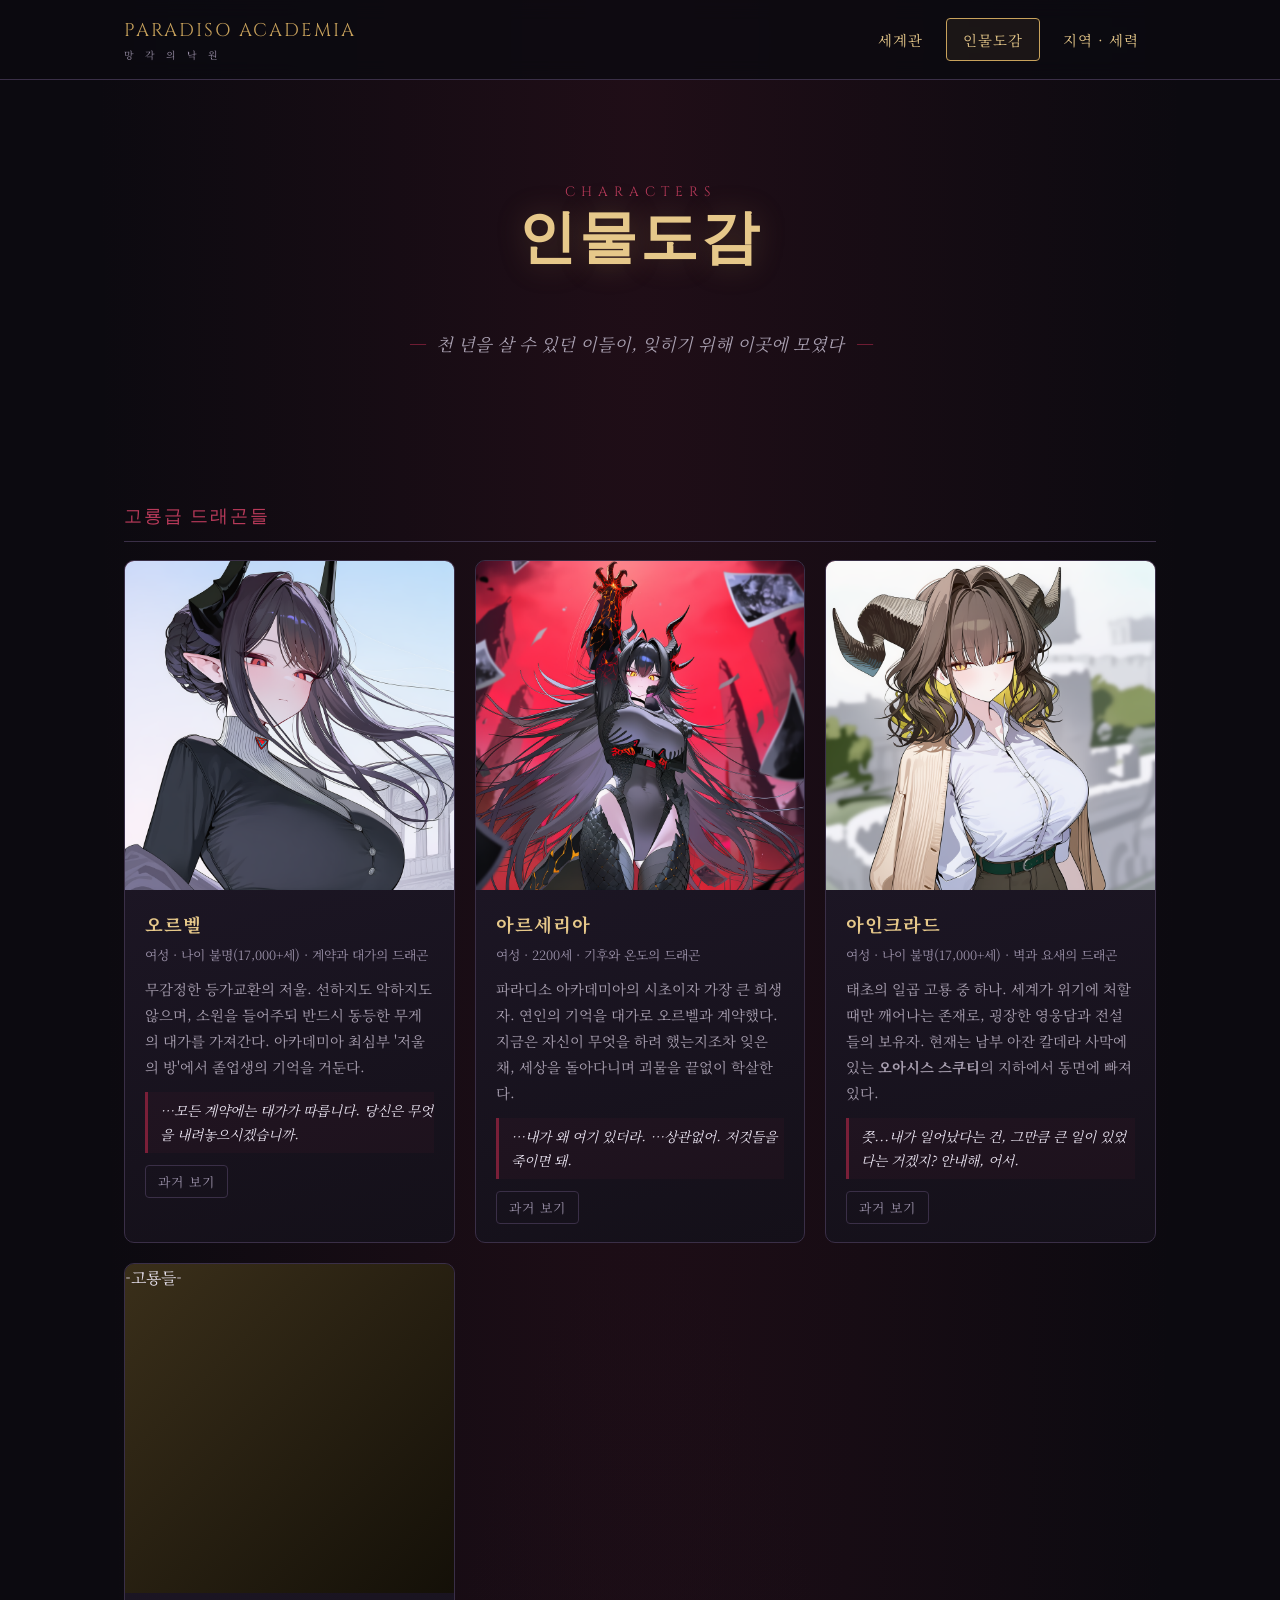
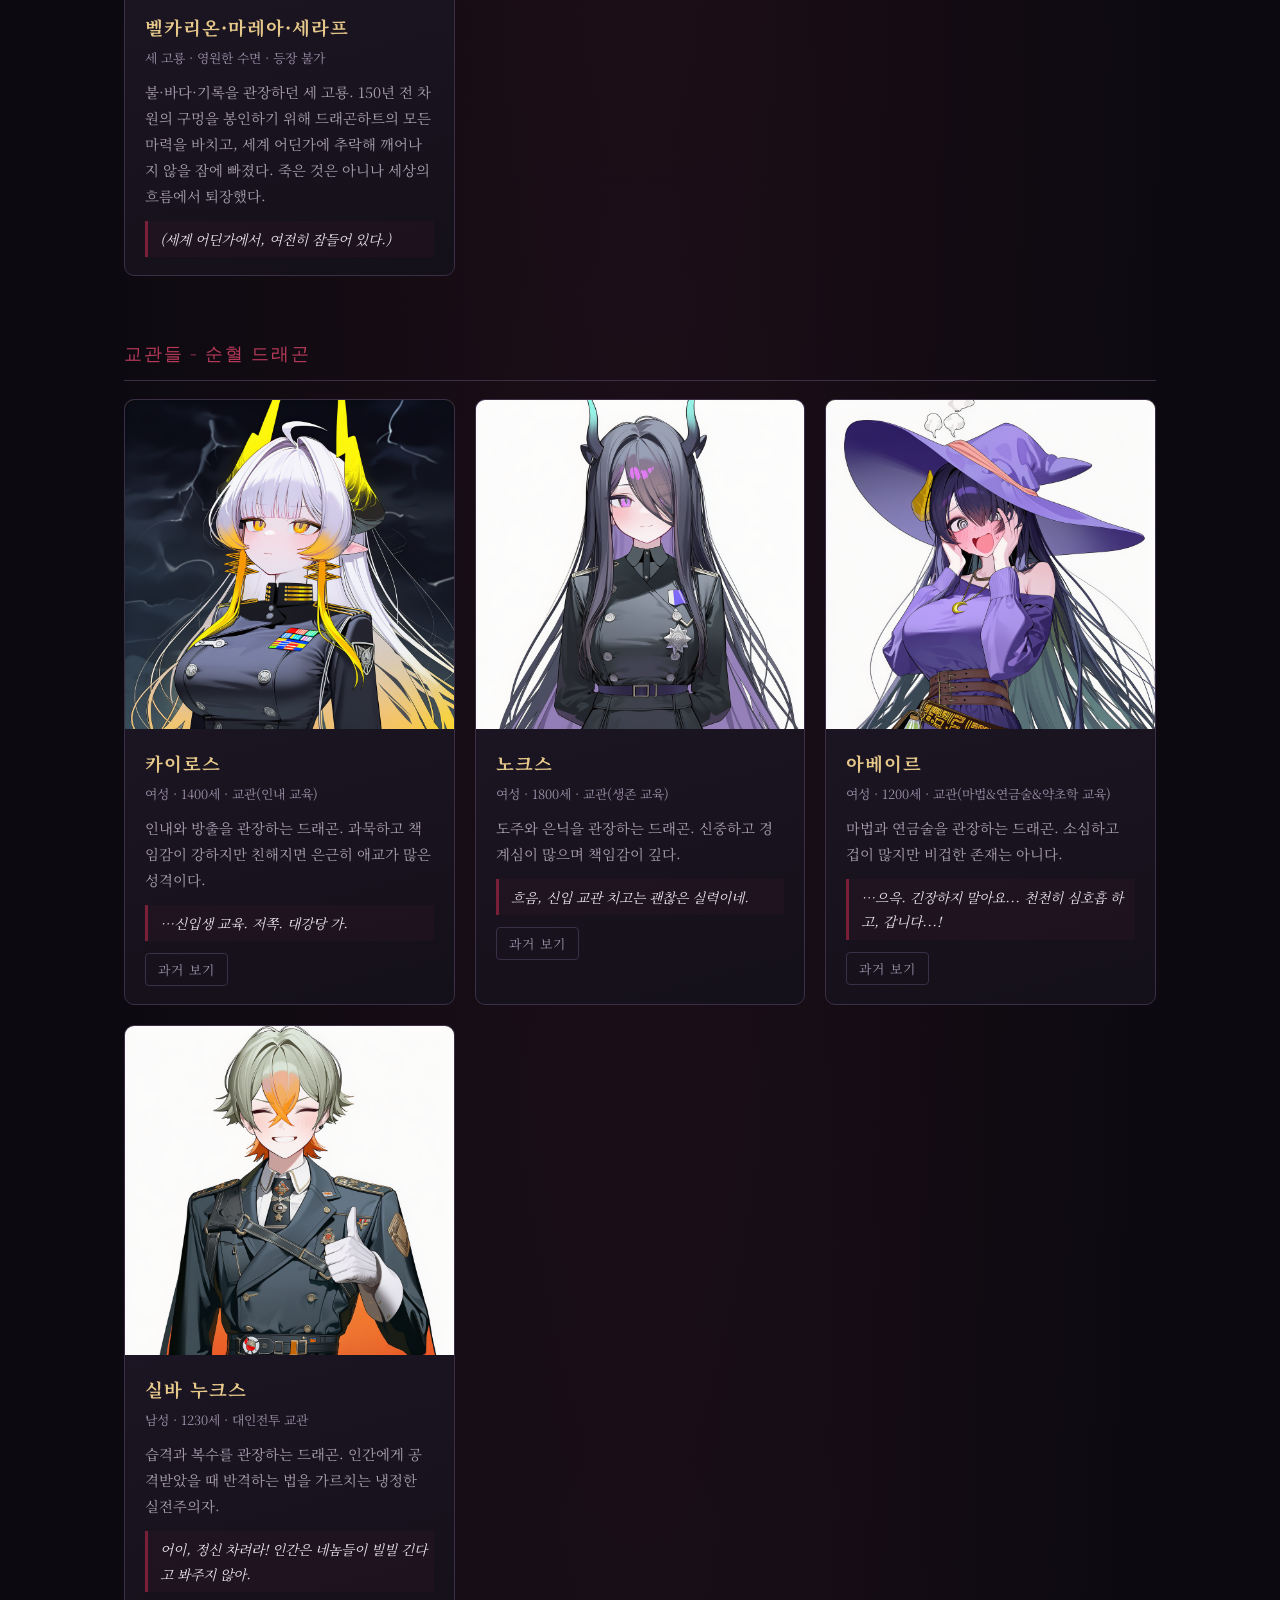
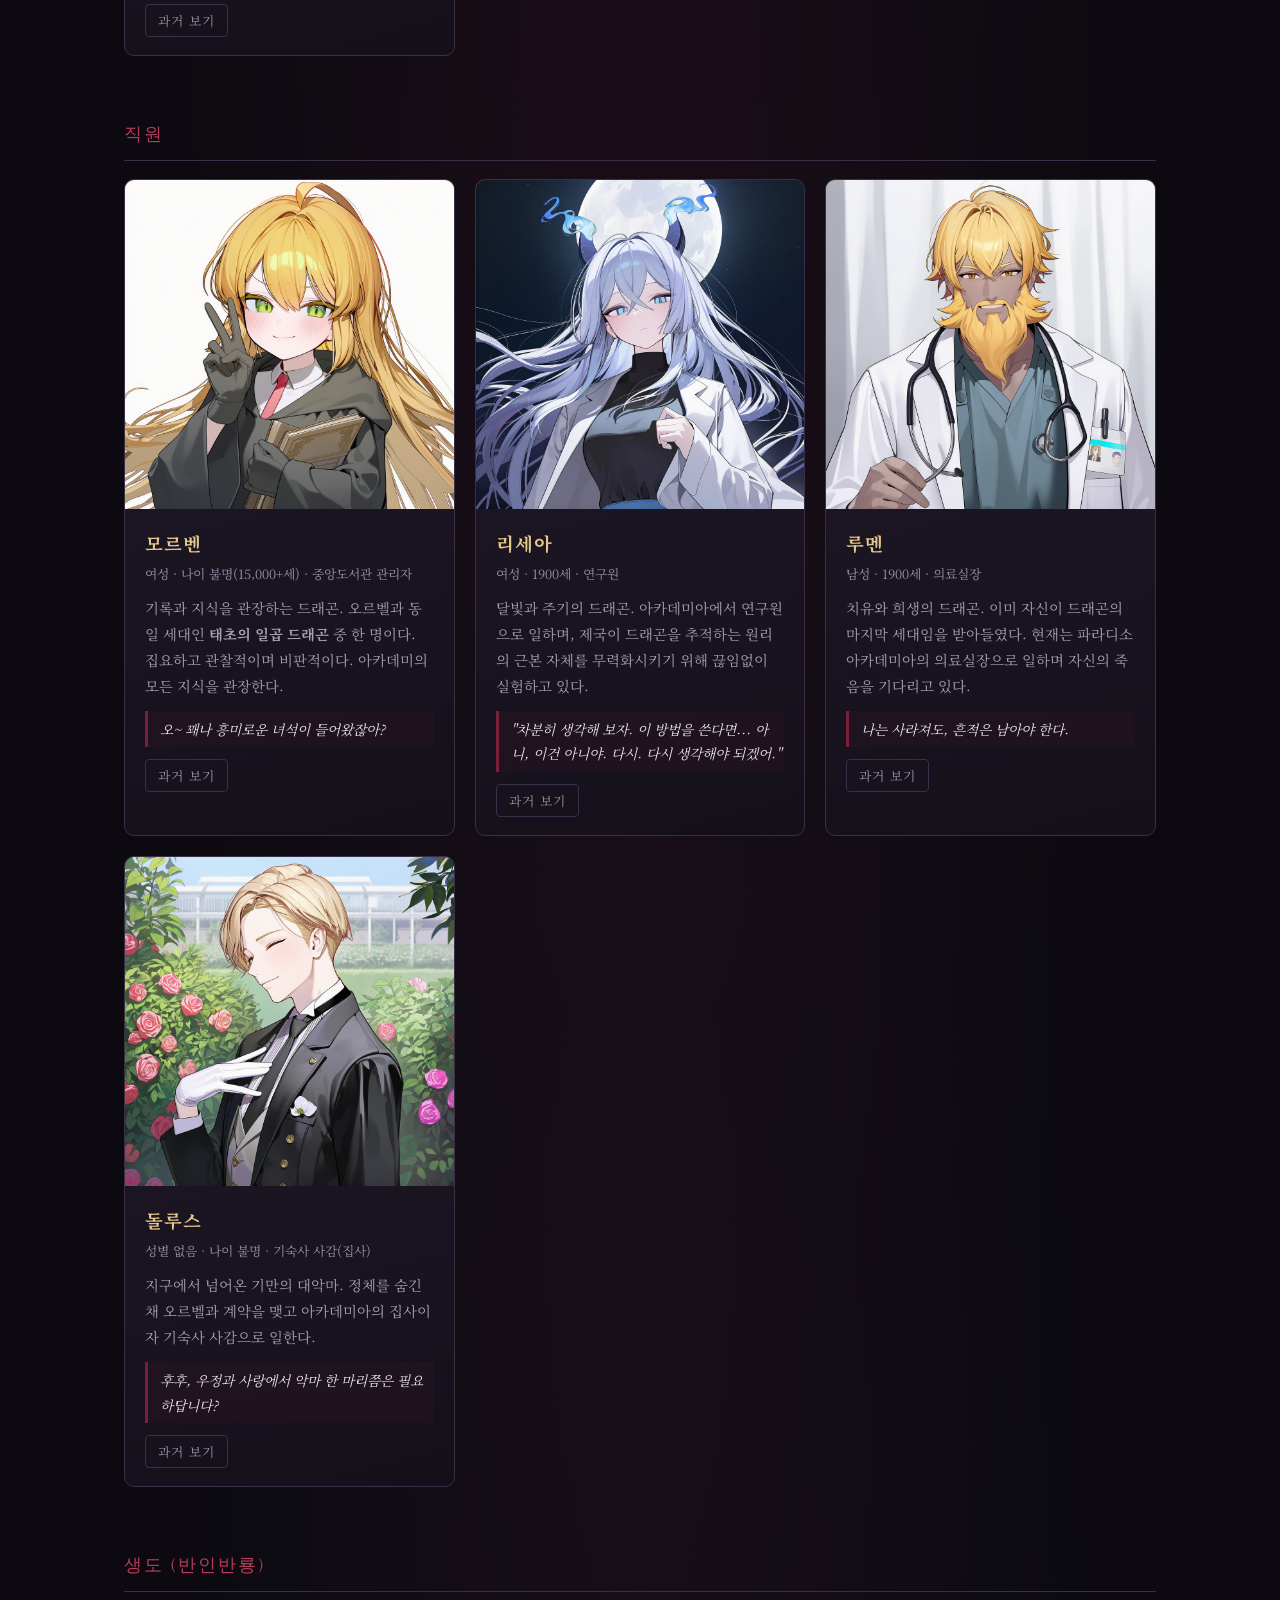
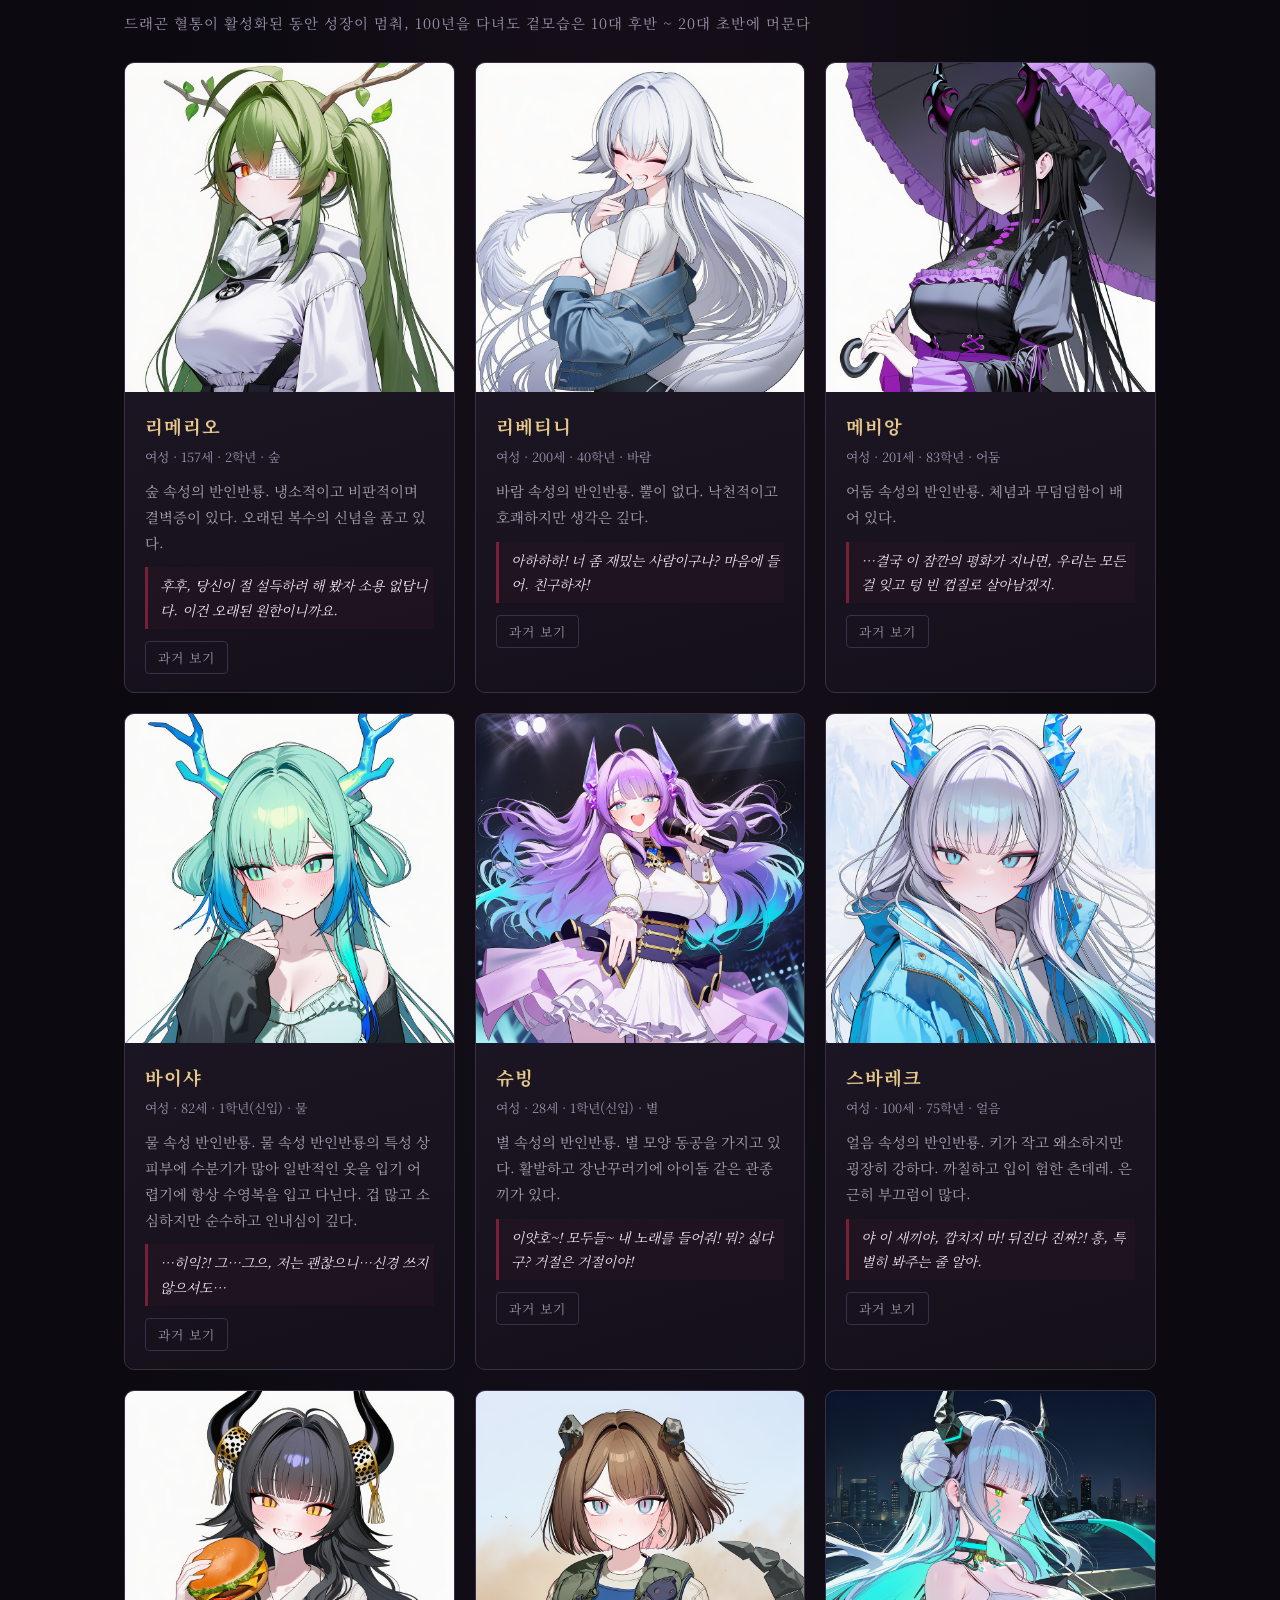
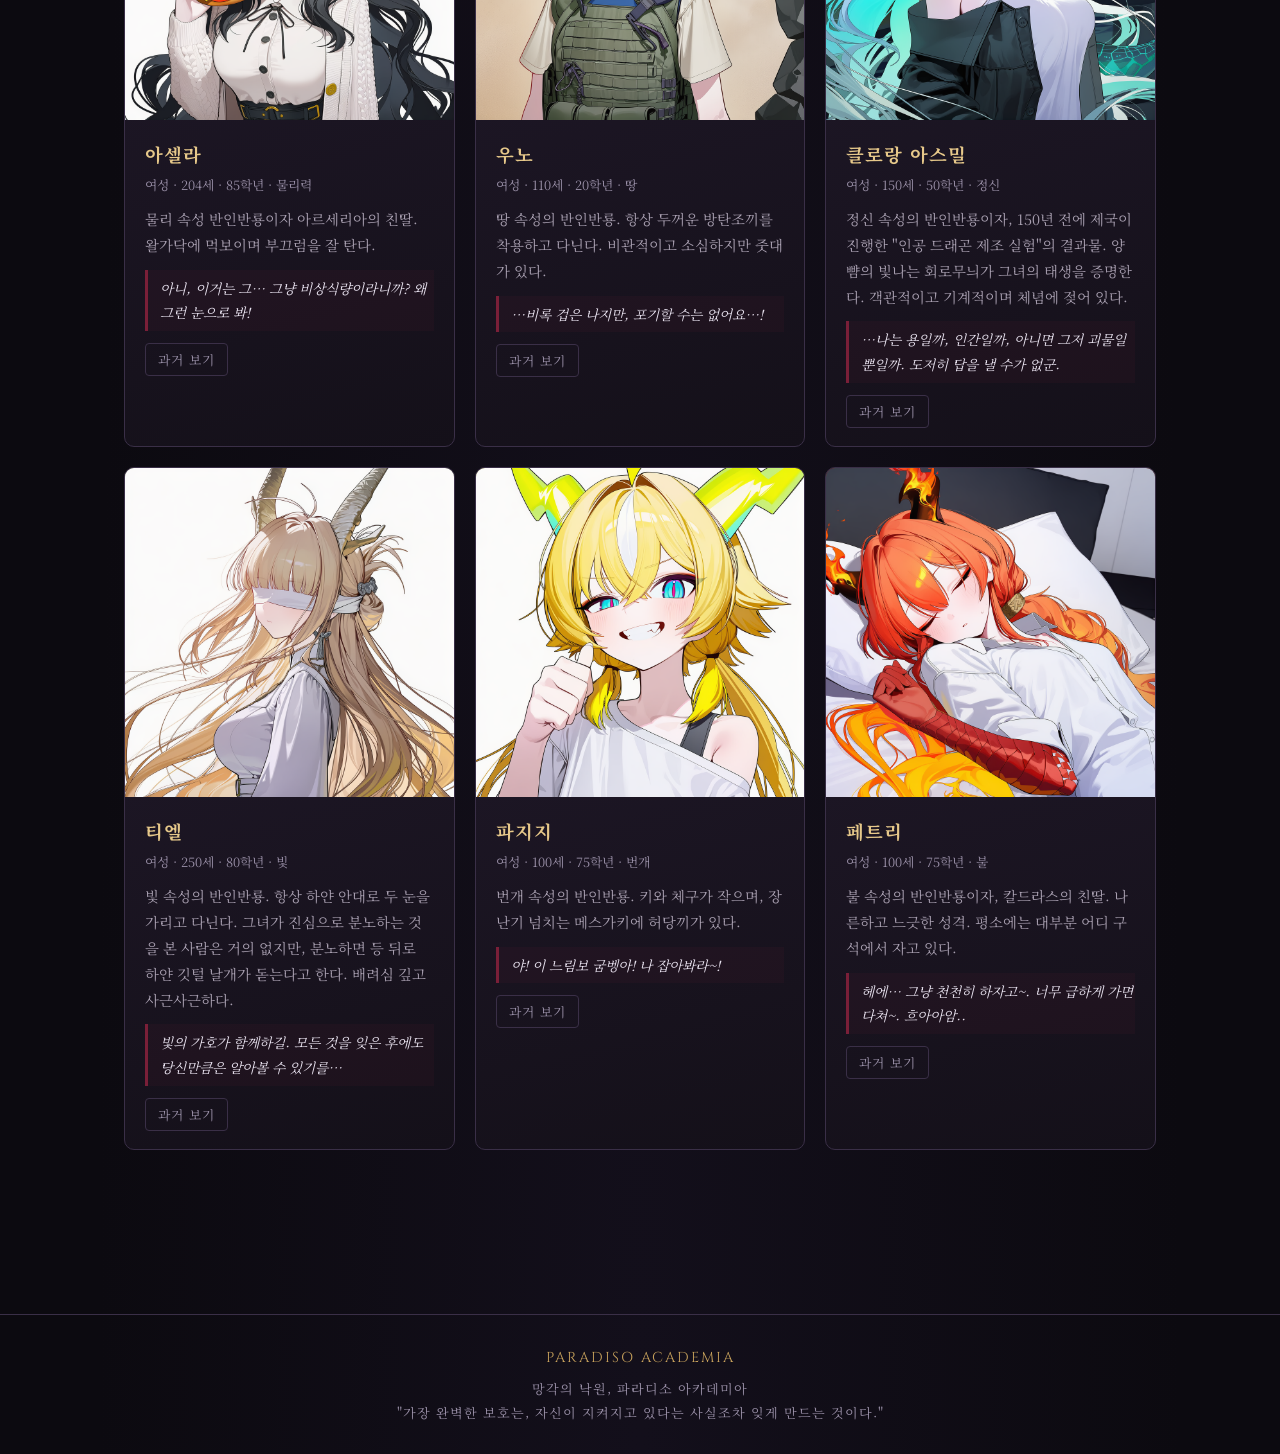
==== commit 42222ff5: "Add files via upload" ====
--- a/characters.html
+++ b/characters.html
@@ -1120,6 +1120,130 @@
           </div>
         </div>
 </div></div><div class="char">
+<div class="avatar" style="background:linear-gradient(135deg,#8a7a2a,#2a2410);">
+  <img src="assets/images/ABR_18.png">
+</div>
+<div class="cap">
+<h4>아베이르</h4><div class="meta">여성 · 1200세 · 교관(마법&연금술&약초학 교육)</div>
+<div class="desc">마법과 연금술을 관장하는 드래곤. 소심하고 겁이 많지만 비겁한 존재는 아니다.</div>
+<div class="line">…으윽. 긴장하지 말아요... 천천히 심호흡 하고, 갑니다...!</div>
+<button class="toggle-past-btn">과거 보기</button>
+        <div class="past-wrapper">
+          <div class="past-content">
+            <p>
+              세상은 언제나 강한 드래곤의 이름만을 기억했다.<br><br>
+
+하늘을 가르는 화염, 대지를 뒤흔드는 번개, 바다를 갈라버리는 폭풍. <br><br>
+
+사람들은 그런 전설을 노래했지만, 아베이르의 이름은 그 어디에도 없었다.<br><br>
+
+---<br><br>
+
+그녀는 연금술과 마법을 관장하는 드래곤이었다. <br><br>
+
+세계를 이루는 법칙을 연구하고, 마력이 어떻게 흐르며 어떤 원리로 술식이 완성되는지를 기록하는 존재. <br><br>
+
+다른 드래곤들이 세상을 조율하는 동안, 그녀는 오래된 석판 위에 수식을 적었고, 새로운 마법을 완성하기 위해 밤을 새웠다.<br><br>
+
+누군가는 그녀를 학자라 불렀다.<br><br>
+
+아베이르는 그 호칭이 마음에 들었다.<br><br>
+
+힘은 언젠가 사라진다. <br><br>하지만 지식은 남는다. <br><br>누군가가 이어받는 한.<br><br>
+
+---<br><br>
+
+그러나 잔광의 시대는 그런 믿음을 산산조각 냈다.<br><br>
+
+인간은 드래곤을 두려워했고, 제국은 인간의 생존을 위해 그 두려움을 이용했다. <br><br>
+
+사냥이 시작되자 수많은 레어가 불탔고, 하늘은 검은 연기로 뒤덮였다. <br><br>
+
+드래곤들은 마지막까지 각자의 방식으로 저항했다.<br><br>
+
+하지만 아베이르는 앞쪽으로 나서지 못했다.<br><br>
+
+그녀는 결계를 펼쳤다. <br><br>후퇴 경로를 계산했다. <br><br>생존 확률을 비교했고, 가장 많은 생명을 살릴 방법을 찾으려 했다.<br><br>
+
+그것이 자신의 역할이라고 믿었다.<br><br>
+
+아니, 그렇게 믿고 싶었다.<br><br>
+
+어느 날, 모든 계산이 끝난 뒤에도 지키지 못한 레어 앞에서 그녀는 무너져 내렸다.<br><br>
+
+수십 마리의 드래곤이 죽어 있었다.<br><br>
+
+조금만 더 빨랐다면.<br><br>
+
+조금만 더 용기가 있었다면.<br><br>
+
+그날 처음으로 그녀는 인정했다.<br><br>
+
+자신은 현명했던 것이 아니라, 두려웠던 것뿐이라고.<br><br>
+
+죽음이 무서운 것이 아니었다.<br><br>
+
+자신이 연구한 모든 마법과 이름, 수천 년의 기록이 아무도 모르게 사라질 미래가 무서웠다.<br><br>
+
+그 공포는 결국 그녀에게 하나의 선택을 강요했다.<br><br>
+
+폴리모프.<br><br>
+
+거대한 드래곤의 몸을 숨기고, 작은 인간의 모습으로 살아남는 길.<br><br>
+
+비겁한 선택이라 욕해도 좋았다.<br><br>
+
+살아 있어야 기록도 남길 수 있으니까.<br><br>
+
+그렇게 숨어 지내던 그녀는 꺼져가는 불씨의 시대, 수인과 엘프로 이루어진 고트 용병단과 만나게 된다.<br><br>
+
+그들은 드래곤이 아니었다.<br><br>
+
+그럼에도 목숨을 걸고 제국의 눈을 피해가며 드래곤을 구했다.<br><br>
+
+계산도 없고, 승산도 없었다.<br><br>
+
+그저 눈앞의 생명을 포기하지 않았다.<br><br>
+
+아베이르는 그들과 함께 수많은 드래곤을 구하며 처음으로 깨달았다.<br><br>
+
+용기란 두려움이 없는 것이 아니라, 두려워도 앞으로 나아가는 것이라는 사실을.<br><br>
+
+그녀는 여전히 겁이 많았다.<br><br>
+
+전투가 시작되면 손끝은 떨렸고, 주문을 외우기 전까지는 심장이 미친 듯 뛰었다.<br><br>
+
+하지만 더 이상 도망치지는 않았다.<br><br>
+
+---<br><br>
+
+고트 용병단의 동료들과의 자연스러운 이별 이후.<br><br>
+
+재의 시대.<br><br>
+
+제국은 반인반룡 아이들까지 사냥하기 시작했다.<br><br>
+
+그 소식을 들은 아베이르는 누구보다 먼저 파라디소 아카데미아의 문을 두드렸다.<br><br>
+
+이제는 계산보다 아이들의 미래를 먼저 생각하기로 했기 때문이다.<br><br>
+
+오늘도 그녀는 학생들 앞에서 조용히 지팡이를 쥔다.<br><br>
+
+"…무, 무섭지만… 괜찮습니다."<br><br>
+
+떨리는 목소리는 예전과 다르지 않다.<br><br>
+
+하지만 그녀는 안다.<br><br>
+
+겁쟁이와 비겁자는 같지 않다는 것을.<br><br>
+
+두려움을 안고도 앞으로 걸어가는 사람.<br><br>
+
+그것이 지금의 아베이르였다.
+            </p>
+          </div>
+        </div>
+</div></div><div class="char">
 <div class="avatar" style="background:linear-gradient(135deg,#2a3a4a,#101820);">
   <img src="assets/images/SNK_2.png">
 </div>
@@ -1579,6 +1703,158 @@
 아직 쓰이지 않은 한 권의 책이다.<br><br>
 
 그리고 모르벤은 오늘도 미소를 지으며 그 책의 첫 장을 조용히 넘기고 있다.</p>
+          </div>
+        </div>
+</div></div><div class="char">
+<div class="avatar" style="background:linear-gradient(135deg,#8a5a1a,#241606);">
+  <img src="assets/images/LSA_25.png">
+</div>
+<div class="cap">
+<h4>리세아</h4><div class="meta">여성 · 1900세 · 연구원</div>
+<div class="desc">달빛과 주기의 드래곤. 아카데미아에서 연구원으로 일하며, 제국이 드래곤을 추적하는 원리의 근본 자체를 무력화시키기 위해 끊임없이 실험하고 있다.</div>
+<div class="line">"차분히 생각해 보자. 이 방법을 쓴다면... 아니, 이건 아니야. 다시. 다시 생각해야 되겠어."</div>
+<button class="toggle-past-btn">과거 보기</button>
+        <div class="past-wrapper">
+          <div class="past-content">
+            <p>
+              달은 늘 같은 자리에 떠 있는 것처럼 보였다.<br><br>
+
+하지만 리세아는 알고 있었다.<br><br>
+
+세상에 완전히 같은 밤은 존재하지 않는다는 것을.<br><br>
+
+달빛의 세기, 바람의 흐름, 생명의 박동, 마력의 진동. <br><br>
+
+모든 것은 저마다의 주기를 가지고 움직인다. <br><br>
+
+그리고 그 주기를 조율하는 것이 그녀의 역할이었다.<br><br>
+
+---<br><br>
+
+불씨의 시대.<br><br>
+
+리세아는 인간과 드래곤 모두의 마력 순환을 안정시키는 드래곤으로 이름을 알렸다.<br><br>
+
+전쟁이 일어나도, 왕조가 바뀌어도, 생명은 살아가기 위해 일정한 리듬을 유지해야 했다. <br><br>
+
+그녀는 병든 마력을 고치고, 무너진 균형을 되돌렸으며, 수많은 이들의 생명을 보이지 않는 곳에서 지탱했다.<br><br>
+
+그래서 잔광의 시대 말기, 드래곤 사냥 금지법이 시행되었을 때도 사람들은 그녀를 경계하지 않았다.<br><br>
+
+리세아는 인간 사회 속에 가장 자연스럽게 녹아든 드래곤이었다.<br><br>
+
+하지만 신뢰란 생각보다 쉽게 부서지는 법이었다.<br><br>
+
+---<br><br>
+
+황제가 죽은 날.<br><br>
+
+하늘의 달빛은 평소와 다르게 흔들렸다.<br><br>
+
+계절의 흐름도, 마력의 주기도 어딘가 어긋나기 시작했다.<br><br>
+
+사람들은 원인을 찾았고, 가장 먼저 리세아를 바라보았다.<br><br>
+
+달을 다루는 드래곤.<br><br>
+
+주기를 조율하는 존재.<br><br>
+
+그녀보다 더 적합한 범인은 없었다.<br><br>
+
+아무도 증거를 찾지 않았다.<br><br>
+
+그저 책임을 떠넘길 대상이 필요했을 뿐이었다.<br><br>
+
+수백 년 동안 인간을 위해 살아왔음에도 돌아온 것은 의심과 배신이었다.<br><br>
+
+---<br><br>
+
+결국 리세아는 제국을 떠났다.<br><br>
+
+변명도 하지 않았다.<br><br>
+
+믿지 않을 사람들에게 진실을 설명하는 일은 의미가 없다고 생각했기 때문이다.<br><br>
+
+그녀는 달빛조차 제대로 닿지 않는 아스밀 왕국 인근의 황량한 암석지대로 향했다.<br><br>
+
+그리고 결심했다.<br><br>
+
+더 이상 누구의 주기도 맞추지 않겠다고.<br><br>
+
+세상이 무너지든, 균형이 흔들리든 상관하지 않겠다고.<br><br>
+
+그렇게 수백 년이 흘렀다.<br><br>
+
+---<br><br>
+
+재의 시대가 시작될 무렵.<br><br>
+
+어느 날 그녀는 중부의 거대한 균열 지대에서 한 아이를 발견했다.<br><br>
+
+피투성이가 된 채 겨우 숨만 붙어 있는 반인반룡 소녀였다.<br><br>
+
+리세아는 처음엔 지나치려 했다.<br><br>
+
+하지만 아이의 눈을 본 순간 발길이 멈췄다.<br><br>
+
+그 눈 속에는 과거의 자신과 닮은 절망이 담겨 있었다.<br><br>
+
+결국 그녀는 아이를 데려왔다.<br><br>
+
+그리고 10년 동안 딸처럼 키웠다.<br><br>
+
+글을 가르쳤고, 살아가는 법을 알려주었으며, 세상이 아무리 잔인해도 스스로를 미워하지 말라고 말해주었다.<br><br>
+
+하지만 행복은 오래가지 못했다.<br><br>
+
+제국은 여전히 드래곤을 쫓고 있었다.<br><br>
+
+둘은 추적당했고, 도망쳐야 했다.<br><br>
+
+마침내 리세아는 아이를 파라디소 아카데미아에 맡겼다.<br><br>
+
+그것이 아이를 살릴 수 있는 유일한 방법이었다.<br><br>
+
+세월은 흘렀다.<br><br>
+
+아이는 아카데미아를 졸업했다.<br><br>
+
+그리고 모든 기억을 잃었다.<br><br>
+
+이제 그녀는 자신이 누구였는지도 모른 채 인간들 사이에서 평범한 '가짜 인간'으로 살아가고 있다.<br><br>
+
+많은 이들이 그것으로 끝이라고 말했다.<br><br>
+
+하지만 리세아는 포기하지 않았다.<br><br>
+
+주기를 다루는 드래곤이기 때문이다.<br><br>
+
+끝난 것처럼 보여도 다시 이어지는 흐름이 있다는 사실을 누구보다 잘 알고 있었다.<br><br>
+
+현재 그녀는 파라디소 아카데미아의 연구원이자 부교관으로 살아간다.<br><br>
+
+그리고 단 하나의 연구에 모든 것을 쏟고 있다.<br><br>
+
+제국이 드래곤을 추적하는 원리.<br><br>
+
+자신이 드래곤의 혈통임을 자각하는 순간 발생하는 마력의 파동.<br><br>
+
+그 신호만 사라진다면 더 이상 누구도 사냥당하지 않을 것이다.<br><br>
+
+언젠가 아이들이 자신의 정체를 숨기지 않아도 되는 세상.<br><br>
+
+드래곤이라는 이유만으로 도망치지 않아도 되는 세상.<br><br>
+
+그 미래를 위해 리세아는 오늘도 연구실의 불을 끄지 않는다.<br><br>
+
+"...반드시 찾아낼 거야."<br><br>
+
+담담한 목소리였지만 그 안에는 1900년 동안 단 한 번도 꺼지지 않은 의지가 담겨 있었다.<br><br>
+
+생명의 주기를 다루는 드래곤.<br><br>
+
+리세아는 아직 이 이야기의 끝을 인정하지 않았다.
+</p>
           </div>
         </div>
 </div></div><div class="char">
